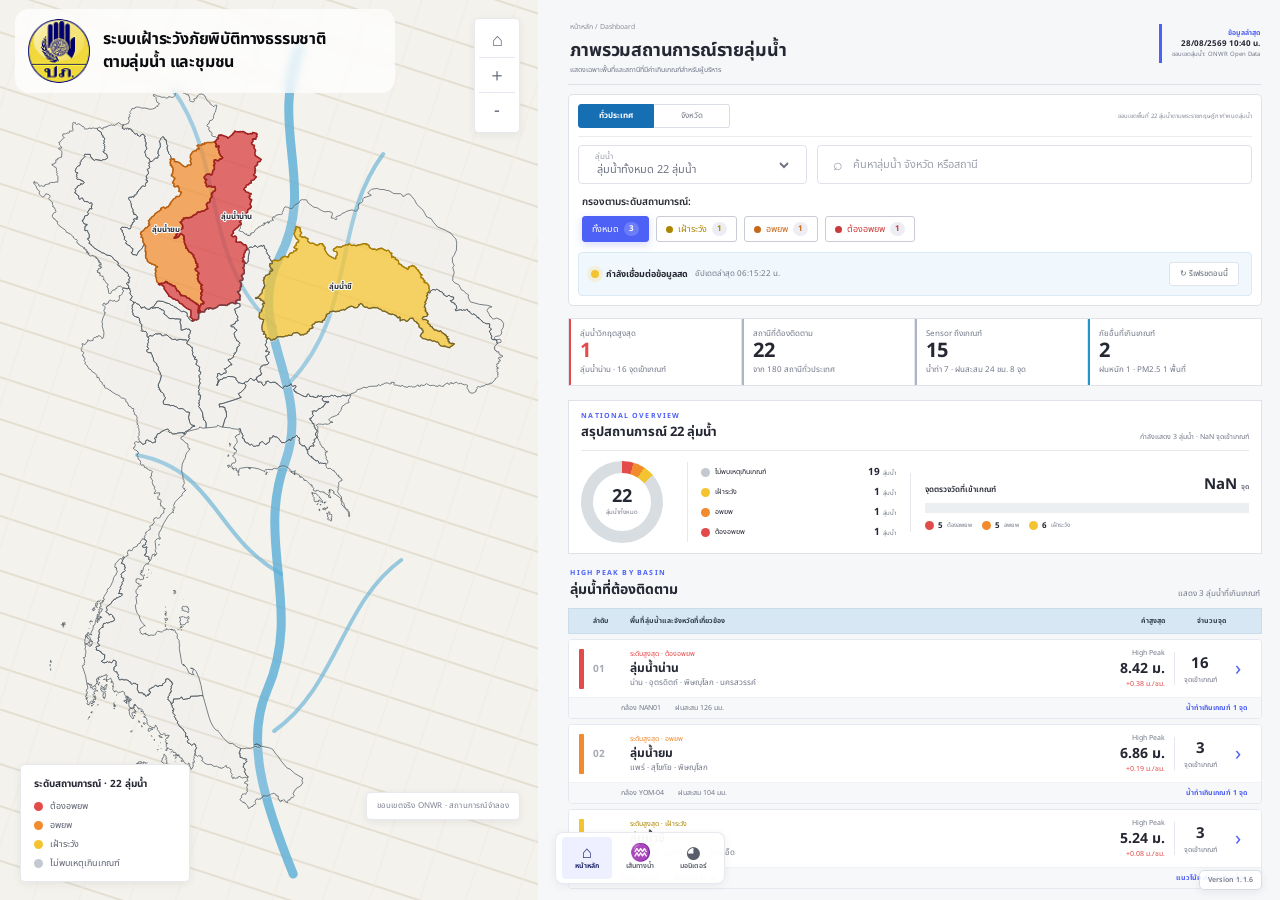
==== CCTV-Dashboard-Portable.html @ b806af12 "feat: add basin sensor layer controls" ====
<!doctype html>
<html lang="th">
<head>
  <meta charset="utf-8">
  <meta name="viewport" content="width=device-width,initial-scale=1">
  <meta name="description" content="Mockup แดชบอร์ดเฝ้าระวังภัยพิบัติแบบลุ่มน้ำสำหรับผู้บริหาร">
  <title>ภาพรวมสถานการณ์รายลุ่มน้ำ — DDPM CCTV Mockup</title>
  <style>
@import url('https://fonts.googleapis.com/css2?family=Noto+Sans+Thai:wght@400;500;600;700&display=swap');

:root{
  --primary:#4e61f6;
  --primary-soft:#eef0ff;
  --ink:#252733;
  --muted:#737889;
  --line:#e6e8ef;
  --panel:#f2f3f6;
  --surface:#fff;
  --yellow:#f4c430;
  --yellow-soft:#fff8da;
  --orange:#f28a2e;
  --orange-soft:#fff0e2;
  --red:#e34b4b;
  --red-soft:#ffebeb;
  --green:#32d89a;
  --green-soft:#e4fbf2;
  --shadow:0 10px 30px rgba(35,42,71,.08);
}

*{box-sizing:border-box}
html,body{margin:0;min-width:320px;min-height:100%;font-family:"Noto Sans Thai","Tahoma",sans-serif;color:var(--ink);background:#fff}
button,input,select{font:inherit}
button,a{outline-offset:3px}
.mockup-body{overflow:hidden}
.system-shell{height:100vh;display:grid;grid-template-columns:minmax(430px,43%) minmax(600px,57%);position:relative;background:#fff}
.map-pane{position:relative;min-width:0;overflow:hidden;background:#f1f0eb;border-right:12px solid #fff}
.content-pane{min-width:0;padding:18px 18px 86px;background:#fff;overflow:auto}
.surface{background:rgba(255,255,255,.94);border:1px solid rgba(229,231,238,.9);box-shadow:var(--shadow)}

/* Map and direct-file fallback */
.map-canvas,.map-fallback{position:absolute;inset:0;width:100%;height:100%}
.map-canvas{z-index:1;pointer-events:none;opacity:0;transition:opacity .2s ease}
.map-fallback{z-index:0;opacity:0;visibility:hidden;transition:opacity .25s ease,visibility 0s linear .25s;background:#f4f2ec}
.map-fallback svg{width:100%;height:100%;display:block}
.map-ready .map-canvas{pointer-events:auto;opacity:1}
.map-ready .map-fallback{opacity:0;visibility:hidden}
.map-failed .map-canvas{opacity:0}
.map-failed .map-fallback{opacity:1;visibility:visible;transition-delay:0s}
.map-loading-overlay{position:absolute;inset:0;z-index:4;display:grid;place-content:center;justify-items:center;gap:6px;background:linear-gradient(145deg,#f7f8fa 0%,#f1f4f7 55%,#f7f8fa 100%);color:#535968;text-align:center;transition:opacity .2s ease,visibility .2s ease}
.map-loading-overlay i{width:30px;height:30px;border:3px solid #d9deea;border-top-color:var(--primary);border-radius:50%;animation:map-loading-spin .8s linear infinite}
.map-loading-overlay b{margin-top:4px;font-size:11px;color:#303542}
.map-loading-overlay span{font-size:8px;color:#848a99}
.map-ready .map-loading-overlay,.map-failed .map-loading-overlay{opacity:0;visibility:hidden;pointer-events:none}
@keyframes map-loading-spin{to{transform:rotate(360deg)}}
@media (prefers-reduced-motion:reduce){.map-loading-overlay i{animation-duration:1.8s}}
.basin-station-table{min-width:760px}.basin-station-table td:nth-child(2) b,.basin-station-table td:nth-child(2) small{display:block}.basin-station-table td:nth-child(2) small{font-size:6px;color:var(--muted);margin-top:2px;line-height:1.45}.station-status{display:inline-flex;align-items:center;gap:5px;white-space:nowrap;font-size:7px;font-weight:600}.station-status:before{content:"";width:8px;height:8px;border-radius:50%;background:#bbb}.station-status.red{color:#b92f36}.station-status.red:before{background:var(--red)}.station-status.orange{color:#b85c12}.station-status.orange:before{background:var(--orange)}.station-status.yellow{color:#8e7000}.station-status.yellow:before{background:var(--yellow)}
.esri-ui-corner{display:none!important}
.river-line,.river-line.thin{fill:none;stroke:#5aaed6;stroke-width:9;stroke-linecap:round;opacity:.8}
.river-line.thin{stroke-width:4;opacity:.6}
.basin-shape{stroke:#fff;stroke-width:5;transition:.2s}
.severity-red{fill:rgba(227,75,75,.58)}.severity-orange{fill:rgba(242,138,46,.54)}.severity-yellow{fill:rgba(244,196,48,.55)}.severity-muted{fill:rgba(175,184,191,.25)}
.fallback-labels text{font-family:"Noto Sans Thai",sans-serif;font-size:15px;font-weight:700;fill:#424656;text-anchor:middle;paint-order:stroke;stroke:#fff;stroke-width:4px;stroke-linejoin:round}
.map-title-card{position:absolute;z-index:5;left:20px;top:18px;border-radius:13px;padding:10px 14px 10px 10px;display:flex;align-items:center;gap:10px}
.agency-mark{width:38px;height:38px;border-radius:50%;background:linear-gradient(145deg,#ffe472,#dca800);border:2px solid #283a68;color:#25345c;display:grid;place-items:center;font-size:10px;font-weight:800;box-shadow:inset 0 0 0 2px rgba(255,255,255,.55)}
.map-title-card b,.map-title-card small{display:block}.map-title-card b{font-size:13px}.map-title-card small{font-size:9px;color:var(--muted)}
.map-tools{position:absolute;z-index:5;right:18px;top:18px;padding:4px;border-radius:11px;display:grid}
.map-tools button{width:36px;height:35px;border:0;border-bottom:1px solid var(--line);background:transparent;color:#606576;font-size:18px;cursor:pointer}.map-tools button:last-child{border:0}.map-tools button:hover{background:var(--primary-soft);color:var(--primary)}
.map-tools button svg{width:18px;height:18px;fill:none;stroke:currentColor;stroke-width:1.6;stroke-linecap:round;stroke-linejoin:round;vertical-align:middle}.map-tools .sensor-layer-control-toggle[aria-expanded="true"]{background:var(--primary-soft);color:var(--primary)}
.sensor-layer-panel{position:absolute;z-index:6;right:62px;top:127px;width:250px;padding:8px 12px;border-radius:7px;background:rgba(255,255,255,.98)}.sensor-layer-panel[hidden]{display:none}.sensor-layer-panel header{display:flex;align-items:center;gap:8px;padding:2px 0 8px;border-bottom:1px solid var(--line);color:#3c4352}.sensor-layer-panel header svg{width:18px;height:18px;fill:none;stroke:var(--primary);stroke-width:1.6;stroke-linecap:round}.sensor-layer-panel header b{font-size:11px}.sensor-layer-option{width:100%;min-height:40px;display:grid;grid-template-columns:21px 1fr 34px;align-items:center;gap:8px;border:0;border-bottom:1px solid #eef0f4;background:transparent;padding:5px 0;color:#303643;text-align:left;font:inherit;cursor:pointer}.sensor-layer-option:last-child{border-bottom:0}.sensor-layer-option:hover{color:var(--primary)}.sensor-layer-option span{font-size:10px;font-weight:600}.sensor-layer-option img{width:15px;height:19px;object-fit:contain;justify-self:center}.sensor-layer-option .sensor-map-symbol{width:16px;height:16px;justify-self:center}.sensor-layer-option em{position:relative;width:32px;height:19px;border-radius:999px;background:#cdd2dc;transition:background .18s ease}.sensor-layer-option em:before{content:"";position:absolute;left:2px;top:2px;width:15px;height:15px;border-radius:50%;background:#fff;box-shadow:0 1px 3px rgba(33,39,54,.25);transition:transform .18s ease}.sensor-layer-option.is-on em{background:#5668eb}.sensor-layer-option.is-on em:before{transform:translateX(13px)}
body.sensor-flow-layer-hidden [data-sensor-layer="flow"],body.sensor-rain-layer-hidden [data-sensor-layer="rain"]{display:none!important}
.map-legend{position:absolute;z-index:5;left:20px;bottom:18px;border-radius:12px;padding:11px 13px;display:grid;gap:5px;min-width:170px}.map-legend>b{font-size:10px;margin-bottom:2px}.map-legend span{font-size:9px;color:#5d6272;display:flex;align-items:center;gap:7px}.dot{width:9px;height:9px;border-radius:50%;display:inline-block}.dot.red{background:var(--red)}.dot.orange{background:var(--orange)}.dot.yellow{background:var(--yellow)}.dot.gray{background:#c4c8d0}.dot.green{background:var(--green)}.dot.gray-dark{background:#8d929f}
.mock-label{position:absolute;z-index:5;right:18px;bottom:80px;border-radius:9px;padding:7px 10px;font-size:8px;color:#7d8290;letter-spacing:.2px}

/* Production-aligned controls */
.control-card{background:var(--panel);border-radius:10px;padding:11px;box-shadow:inset 0 0 0 1px #eff0f4;margin-bottom:12px}
.control-row{display:flex;gap:10px}.top-control-row{margin-bottom:10px}.select-control,.search-control{height:44px;background:rgba(255,255,255,.78);border:1px solid transparent;border-radius:24px;display:flex;align-items:center;min-width:0}
.select-control{position:relative;width:34%;padding:0 14px}.select-control>span{position:absolute;left:16px;top:5px;font-size:8px;color:#9b9eaa}.select-control select{width:100%;border:0;background:transparent;padding-top:9px;color:#707583;font-size:11px;outline:0;cursor:pointer}
.search-control{flex:1;padding:0 15px;gap:8px;color:#9a9eaa}.search-control input{width:100%;border:0;background:transparent;outline:0;font-size:11px;color:var(--ink)}.search-control input::placeholder{color:#9da1ac}
.filter-group{padding:0 4px}.filter-label{font-size:10px;font-weight:600;display:block;margin:6px 0}.filter-buttons{display:flex;gap:7px;flex-wrap:wrap}.filter-button{border:1px solid #c9ccd5;background:#fff;color:#666b78;border-radius:7px;padding:5px 9px;font-size:9px;cursor:pointer;display:flex;align-items:center;gap:5px}.filter-button i{width:7px;height:7px;border-radius:50%;background:currentColor}.filter-button b{font-size:8px;background:#eceef3;padding:1px 5px;border-radius:9px}.filter-button.yellow{color:#ad8500}.filter-button.orange{color:#c76819}.filter-button.red{color:#c73b3b}.filter-button.active{background:var(--primary);border-color:var(--primary);color:#fff;box-shadow:0 3px 8px rgba(78,97,246,.22)}.filter-button.active b{background:rgba(255,255,255,.18)}
.live-status{margin-top:10px;padding:9px 12px;border-radius:9px;background:linear-gradient(90deg,#eff9ff,#eef5ff);display:flex;align-items:center;justify-content:space-between}.live-status>div{display:flex;align-items:center;gap:7px}.live-status b{font-size:9px}.live-status small{font-size:8px;color:#6f7887}.pulse-dot{display:inline-block;width:8px;height:8px;border-radius:50%;background:var(--yellow);box-shadow:0 0 0 4px rgba(244,196,48,.16);flex:none}.live-status button{border:0;background:#fff;border-radius:17px;padding:5px 10px;font-size:8px;color:#646978;cursor:pointer}

.summary-grid{display:grid;grid-template-columns:repeat(3,1fr);gap:9px;margin:12px 0 16px}.summary-card{border:1px solid var(--line);border-radius:10px;padding:11px 12px;background:#fff;position:relative;overflow:hidden}.summary-card:before{content:"";position:absolute;left:0;top:0;bottom:0;width:3px;background:#aeb4c6}.summary-card.critical-summary:before{background:var(--red)}.summary-card span,.summary-card small{display:block;color:var(--muted);font-size:8px}.summary-card strong{font-size:22px;line-height:1.15}.summary-card.critical-summary strong{color:var(--red)}.summary-card strong em{font-size:10px;font-style:normal;font-weight:600}
.section-heading{display:flex;align-items:flex-end;justify-content:space-between;margin:5px 2px 8px}.section-heading p,.monitor-header p,.ranking-card p{margin:0;color:var(--primary);font-size:7px;font-weight:700;letter-spacing:1.2px}.section-heading h1,.section-heading h2{margin:1px 0 0;font-size:15px}.section-heading span{font-size:8px;color:var(--muted)}.section-heading.compact{align-items:center;margin:0 0 9px}.section-heading.compact h2{font-size:13px}

/* High Peak list */
.basin-list{display:grid;gap:7px}.basin-card{border:1px solid var(--line);border-radius:10px;background:#fff;overflow:hidden;transition:.18s}.basin-card:hover{border-color:#cbd0f8;box-shadow:0 8px 20px rgba(48,57,98,.07);transform:translateY(-1px)}.basin-card[hidden]{display:none}.basin-main{width:100%;border:0;background:#fff;display:grid;grid-template-columns:5px 28px minmax(170px,1fr) 82px 52px 16px;align-items:center;gap:9px;padding:9px 10px;cursor:pointer;text-align:left;color:inherit}.severity-bar{height:40px;border-radius:5px}.severity-bar.red{background:var(--red)}.severity-bar.orange{background:var(--orange)}.severity-bar.yellow{background:var(--yellow)}.basin-rank{font-size:10px;color:#a5a9b3;font-weight:700}.basin-copy small,.basin-copy b,.basin-copy em,.peak-value small,.peak-value b,.peak-value em,.basin-count b,.basin-count small{display:block}.basin-copy small{font-size:7px;color:var(--red)}.basin-card[data-severity="orange"] .basin-copy small{color:var(--orange)}.basin-card[data-severity="yellow"] .basin-copy small{color:#ad8500}.basin-copy b{font-size:12px}.basin-copy em{font-size:8px;color:var(--muted);font-style:normal}.peak-value{text-align:right}.peak-value small{font-size:7px;color:var(--muted)}.peak-value b{font-size:14px}.peak-value em{font-size:7px;color:var(--red);font-style:normal}.basin-count{text-align:center;border-left:1px solid var(--line)}.basin-count b{font-size:15px}.basin-count small{font-size:7px;color:var(--muted)}.open-icon{color:var(--primary);font-size:20px;font-style:normal}.basin-meta{border-top:1px solid #f0f1f4;background:#fafbfc;padding:5px 14px 5px 52px;display:flex;gap:14px}.basin-meta span,.basin-meta strong{font-size:7px}.basin-meta span{color:var(--muted)}.basin-meta strong{margin-left:auto;color:var(--primary)}
.hazard-section{margin-top:13px;padding-top:11px;border-top:1px solid var(--line)}.hazard-grid{display:grid;grid-template-columns:1fr 1fr;gap:8px}.hazard-grid article{border:1px solid var(--line);border-radius:9px;padding:8px 10px;display:flex;align-items:center;gap:8px}.hazard-grid span{min-width:0}.hazard-grid b,.hazard-grid small{display:block}.hazard-grid b{font-size:9px}.hazard-grid small{font-size:7px;color:var(--muted)}.hazard-grid>article>strong{font-size:7px;margin-left:auto;white-space:nowrap}.hazard-icon{width:30px;height:30px;border-radius:8px;display:grid;place-items:center;font-style:normal;font-weight:700;font-size:11px}.hazard-icon.rain{background:#e8f5ff;color:#338ed0;font-size:16px}.hazard-icon.air{background:#fff0e8;color:#c15c25}.red-text{color:var(--red)!important}.orange-text{color:var(--orange)!important}.green-text{color:#159a6b!important}

/* Footer navigation mirrors the live system */
.footer-navigation{position:fixed;z-index:30;left:50%;bottom:16px;transform:translateX(-50%);display:flex;gap:3px;padding:5px 7px;border-radius:14px}.footer-navigation a{min-width:50px;height:42px;padding:3px 8px;border-radius:9px;text-decoration:none;color:#595d69;display:grid;place-items:center;align-content:center;transition:.15s}.footer-navigation a:hover,.footer-navigation a.active{color:#252d70;background:var(--primary-soft)}.footer-navigation span{font-size:17px;line-height:1}.footer-navigation b{font-size:7px;font-weight:600;line-height:1.2}.footer-navigation a.active b{font-weight:700}
.version-baseline{position:fixed;z-index:29;right:18px;bottom:10px;padding:4px 8px;border:1px solid #d8dce5;border-radius:5px;background:rgba(255,255,255,.92);color:#757b89;font-size:7px;font-weight:600;letter-spacing:.15px;box-shadow:0 2px 8px rgba(36,43,65,.08);pointer-events:none}

/* Basin detail */
.detail-basin-area{fill:rgba(83,174,210,.11);stroke:#52a9cd;stroke-width:3;stroke-dasharray:8 5}.water-route,.water-branch{fill:none;stroke:#278fc3;stroke-width:8;stroke-linecap:round}.water-branch{stroke-width:4;opacity:.65}.route-stations text{font-family:"Noto Sans Thai",sans-serif;font-size:13px;font-weight:700;fill:#3c4252;paint-order:stroke;stroke:#fff;stroke-width:4px}.station{stroke:#fff;stroke-width:5}.station.red{fill:var(--red)}.station.orange{fill:var(--orange)}.station.yellow{fill:var(--yellow)}
.back-link{width:30px;height:30px;border-radius:8px;background:var(--primary-soft);display:grid;place-items:center;text-decoration:none;color:var(--primary);font-size:24px}.route-legend{min-width:205px;max-width:235px;transition:.18s ease}.legend-toggle{width:100%;display:flex;align-items:center;justify-content:space-between;gap:12px;border:0;background:transparent;padding:0;color:#303542;cursor:pointer}.legend-toggle b{font-size:10px}.legend-toggle>span{width:20px;height:20px;border-radius:5px;background:#f0f2f6;color:#394052!important;display:grid!important;place-items:center;font-size:15px!important;line-height:1}.route-legend #basinLegendItems{display:grid;gap:5px;margin-top:6px}.route-legend.collapsed{min-width:176px}.route-legend.collapsed #basinLegendItems{display:none}.route-legend span{display:flex;align-items:center;gap:6px;line-height:1.25}.station-symbol{width:10px;height:10px;border-radius:50%;border:2px solid #fff;box-shadow:0 0 0 1px currentColor}.station-symbol.red{background:var(--red);color:var(--red)}.station-symbol.orange{background:var(--orange);color:var(--orange)}.station-symbol.yellow{background:var(--yellow);color:var(--yellow)}.sensor-map-symbol{width:13px;height:13px;display:inline-block;vertical-align:-2px;background:currentColor;border:1px solid #5d6672;flex:0 0 auto}.sensor-map-symbol.flow{clip-path:polygon(50% 0,100% 100%,0 100%)}.sensor-map-symbol.red{color:#ff0000}.sensor-map-symbol.orange{color:#E86011}.sensor-map-symbol.yellow{color:#F4D439}.sensor-map-symbol.blue{color:#56a9e8}.sensor-rain-legend-icon{width:14px;height:18px;object-fit:contain;flex:0 0 auto}
.basin-content{padding-top:15px}.basin-header{border-bottom:1px solid var(--line);padding:0 4px 12px}.breadcrumb{display:flex;gap:7px;align-items:center;font-size:8px;color:var(--muted);margin-bottom:6px}.breadcrumb a{color:var(--primary);text-decoration:none}.basin-title-row{display:flex;justify-content:space-between;align-items:center;gap:12px}.basin-title-row p{font-size:8px;color:var(--muted);margin:0}.basin-title-row h1{font-size:22px;margin:0}.province-line{font-size:8px;color:var(--muted)}.status-badge{display:inline-flex;align-items:center;justify-content:center;border-radius:15px;padding:4px 8px;font-size:7px;white-space:nowrap}.status-badge.red{background:var(--red-soft);color:#c33232}.status-badge.orange{background:var(--orange-soft);color:#c56213}.status-badge.yellow{background:var(--yellow-soft);color:#987500}.status-badge.normal{background:var(--green-soft);color:#108258}.basin-status-set{display:flex;justify-content:flex-end;gap:5px;flex-wrap:wrap;max-width:260px}.basin-status-set .status-badge{font-size:8px;padding:5px 10px}.province-chips{display:flex;gap:6px;margin-top:10px;flex-wrap:wrap}.province-chips button{border:1px solid var(--line);background:#fff;color:#6d7180;border-radius:15px;padding:4px 9px;font-size:7px;cursor:pointer}.province-chips button.active{color:#fff;background:var(--primary);border-color:var(--primary)}.criteria-filter{display:flex;align-items:center;gap:5px;margin-top:8px;flex-wrap:wrap}.criteria-filter>span{font-size:7px;color:var(--muted);margin-right:3px}.criteria-filter button{display:inline-flex;align-items:center;gap:5px;border:1px solid var(--line);background:#fff;color:#656b7a;border-radius:6px;padding:5px 8px;font-size:7px;cursor:pointer}.criteria-filter button.active{border-color:var(--primary);box-shadow:0 0 0 1px var(--primary);color:#252d70;background:#f6f7ff;font-weight:700}.filter-dot{width:7px;height:7px;border-radius:50%}.filter-dot.red{background:#ff0000}.filter-dot.orange{background:#E86011}.filter-dot.yellow{background:#F4D439}
.detail-summary-grid{display:grid;grid-template-columns:repeat(4,1fr);gap:8px;margin:11px 0}.detail-summary-grid article{border:1px solid var(--line);border-radius:9px;padding:9px 10px}.detail-summary-grid span,.detail-summary-grid small{display:block;font-size:7px;color:var(--muted)}.detail-summary-grid b{font-size:14px}
.travel-card,.station-section{border:1px solid var(--line);border-radius:11px;padding:11px;margin-top:9px;background:#fff}.data-note{background:#f5f6f9;padding:4px 8px;border-radius:12px}.travel-overview{height:30px;border-radius:7px;background:linear-gradient(90deg,var(--red-soft),#fff5e8,var(--yellow-soft));display:flex;align-items:center;justify-content:space-between;padding:0 10px;margin-bottom:9px}.travel-overview span{font-size:7px;color:var(--muted)}.travel-overview b{font-size:9px}.travel-timeline{list-style:none;padding:0;margin:0}.travel-timeline li{display:grid;grid-template-columns:55px 1fr 70px;align-items:center;gap:10px;position:relative;padding:7px 0}.travel-timeline li+li:before{content:"";position:absolute;width:2px;height:17px;background:#d9dce5;left:27px;top:-9px}.time-node{height:28px;border-radius:15px;border:1px solid var(--line);display:grid;place-items:center;font-size:7px;background:#fff}.travel-timeline li.red .time-node{background:var(--red);border-color:var(--red);color:#fff}.travel-timeline li.orange .time-node{border-color:var(--orange);color:#b85c12}.travel-timeline li.yellow .time-node{border-color:var(--yellow);color:#8e7000}.travel-timeline small,.travel-timeline b,.travel-timeline em{display:block}.travel-timeline small,.travel-timeline em{font-size:7px;color:var(--muted);font-style:normal}.travel-timeline b{font-size:9px}.travel-timeline>li>strong{font-size:7px;text-align:right}.travel-timeline li.red>strong{color:var(--red)}.travel-timeline li.orange>strong{color:var(--orange)}.travel-timeline li.yellow>strong{color:#9a7900}
.station-list{display:grid;gap:6px}.station-row{width:100%;display:grid;grid-template-columns:52px minmax(180px,1fr) 70px 72px 12px;align-items:center;gap:9px;border:1px solid #eceef2;background:#fff;border-radius:8px;padding:6px;text-align:left;color:inherit;cursor:pointer}.station-row:hover{background:#fafbff;border-color:#d7daf8}.camera-thumb{width:52px;height:36px;border-radius:6px;background:linear-gradient(150deg,#536d72,#9db9b2 55%,#5b8998);position:relative;overflow:hidden}.camera-thumb.second{background:linear-gradient(150deg,#756d58,#a8b58e 55%,#64878f)}.camera-thumb.third{background:linear-gradient(150deg,#59646b,#9bb0b7 55%,#6d8a90)}.camera-thumb:after{content:"";position:absolute;left:-5px;right:-5px;bottom:4px;height:9px;background:rgba(68,160,186,.7);transform:rotate(-4deg)}.camera-thumb i{position:absolute;z-index:2;left:4px;top:4px;color:#ff4b4b;font-size:6px}.camera-thumb b{position:absolute;z-index:2;left:12px;top:3px;font-size:5px;color:#fff}.station-row>span:nth-child(2) small,.station-row>span:nth-child(2) b,.station-row>span:nth-child(2) em,.water-reading b,.water-reading small{display:block}.station-row>span:nth-child(2) small,.station-row>span:nth-child(2) em,.water-reading small{font-size:6px;color:var(--muted);font-style:normal}.station-row>span:nth-child(2) b{font-size:8px}.water-reading{text-align:right}.water-reading b{font-size:11px}
.station-table-note{margin:-3px 0 9px;font-size:8px;color:var(--muted)}.basin-station-table-wrap{max-height:calc(100vh - 355px);min-height:190px}.basin-station-table{min-width:980px}.basin-station-table tbody tr{cursor:pointer}.basin-station-table tbody tr:focus{outline:2px solid rgba(59,76,193,.34);outline-offset:-2px}.basin-station-table td:nth-child(3) b,.basin-station-table td:nth-child(3) small{display:block}.basin-station-table td:nth-child(3) small{font-size:6px;color:var(--muted);margin-top:2px;line-height:1.45}.basin-water-value,.bank-value{display:inline-flex;justify-content:center;min-width:68px;border-radius:5px;padding:4px 7px;font-size:7px;font-weight:700}.basin-water-value.red{background:var(--red-soft);color:#c33232}.basin-water-value.orange{background:var(--orange-soft);color:#b85c12}.basin-water-value.yellow{background:var(--yellow-soft);color:#8e7000}.bank-value{background:#fff5d7;border:1px solid #f4c23e;color:#705408}.difference-value{font-size:8px}.difference-value.red,.trend-value.red{color:var(--red)}.difference-value.orange,.trend-value.orange{color:#c56213}.difference-value.yellow,.trend-value.yellow{color:#987500}.trend-value{font-size:7px;font-weight:700}.station-tools{display:flex;gap:4px}.station-tool{width:24px;height:24px;border:1px solid #dfe2e8;border-radius:6px;background:#f6f7f9;color:#424854;display:grid;place-items:center;cursor:pointer;font-size:12px}.station-tool:hover,.station-tool:focus{background:var(--primary-soft);border-color:#bfc6fb;color:var(--primary);outline:none}.empty-state{grid-column:1/-1;border:1px dashed #d9dce5;border-radius:8px;padding:18px;text-align:center;color:var(--muted);font-size:8px;background:#fafbfc}
.sensor-section{border:1px solid var(--line);border-radius:11px;padding:11px;margin-top:9px;background:#fff}.sensor-section-note{margin:-3px 0 9px;font-size:8px;color:var(--muted)}.sensor-alert-grid{display:grid;grid-template-columns:1fr 1fr;gap:8px}.sensor-alert-card{display:grid;grid-template-columns:32px 1fr auto;align-items:center;gap:8px;border:1px solid #e8eaef;border-left:4px solid var(--orange);border-radius:8px;padding:8px;background:#fcfcfd}.sensor-alert-card.red{border-left-color:#ff0000}.sensor-alert-card.orange{border-left-color:#E86011}.sensor-alert-card.yellow{border-left-color:#F4D439}.sensor-alert-icon{width:28px;height:28px;background:currentColor;border:2px solid #5d6672;display:block}.sensor-alert-icon.flow{clip-path:polygon(50% 0,100% 100%,0 100%)}.sensor-alert-icon.red{color:#ff0000}.sensor-alert-icon.orange{color:#E86011}.sensor-alert-icon.yellow{color:#F4D439}.sensor-alert-rain-icon{width:25px;height:30px;object-fit:contain;justify-self:center}.sensor-alert-copy small,.sensor-alert-copy b,.sensor-alert-copy em{display:block}.sensor-alert-copy small{font-size:6px;color:var(--muted)}.sensor-alert-copy b{font-size:8px}.sensor-alert-copy em{font-size:7px;color:#8a6a14;font-style:normal}.sensor-alert-reading{text-align:right}.sensor-alert-reading b{display:block;font-size:14px;line-height:1}.sensor-alert-reading small{font-size:6px;color:var(--muted)}

/* Camera drawer */
.camera-drawer{position:fixed;z-index:80;left:50%;top:50%;width:min(760px,92vw);max-height:88vh;background:#fff;border-radius:14px;box-shadow:0 24px 70px rgba(31,37,58,.28);padding:18px;transform:translate(-50%,-44%) scale(.96);opacity:0;pointer-events:none;transition:.22s ease;overflow:auto}.camera-drawer.open{transform:translate(-50%,-50%) scale(1);opacity:1;pointer-events:auto}.drawer-backdrop{position:fixed;z-index:70;inset:0;background:rgba(28,32,48,.38);opacity:0;pointer-events:none;transition:.2s}.drawer-backdrop.open{opacity:1;pointer-events:auto}.drawer-head{display:flex;align-items:flex-start;justify-content:space-between;margin-bottom:12px}.drawer-head small{font-size:8px;color:var(--muted)}.drawer-head h2{margin:1px 0 0;font-size:18px}.drawer-head p{margin:2px 0 0;font-size:8px;color:var(--muted)}.drawer-head button{width:30px;height:30px;border:1px solid #ff5656;border-radius:8px;background:#fff;color:#e84343;font-size:19px;cursor:pointer}.drawer-camera-tabs{display:grid;grid-template-columns:1fr 1fr;gap:4px;padding:4px;background:#f1f2f4;border-radius:8px;margin-bottom:9px}.drawer-camera-tabs button{height:28px;border:0;border-radius:6px;background:transparent;color:#777c8b;font-size:8px;cursor:pointer}.drawer-camera-tabs button.active{background:#fff;color:#303441;font-weight:700;box-shadow:0 1px 3px rgba(25,35,56,.08)}.video-mock{height:280px;border-radius:9px;overflow:hidden;position:relative;background:linear-gradient(#a9c8d0 0 42%,#86a56f 43% 60%,#508ea1 61%);color:#fff}.video-mock:after{content:"";position:absolute;inset:auto -30px 42px;height:18px;background:#b9ad91;transform:rotate(-2deg);box-shadow:0 -4px 0 #706954}.live-chip{position:absolute;z-index:2;right:10px;top:10px;background:rgba(26,31,37,.7);padding:4px 7px;border-radius:12px;font-size:7px}.live-chip i{display:inline-block;width:6px;height:6px;border-radius:50%;background:#20cf79;margin-right:4px}.video-mock>strong,.video-mock>time{position:absolute;z-index:2;bottom:10px;font-size:7px}.video-mock>strong{left:10px}.video-mock>time{right:10px}.river-scene i{position:absolute;width:60px;height:22px;background:#526c4b;border-radius:60% 50% 20% 20%;top:74px}.river-scene i:nth-child(1){left:18px}.river-scene i:nth-child(2){left:122px;top:61px}.river-scene i:nth-child(3){right:30px;top:82px}.drawer-stats{display:grid;grid-template-columns:1fr 1fr;margin:11px 0;border:1px solid var(--line);border-radius:10px;overflow:hidden}.drawer-stats div{padding:9px;border-right:1px solid var(--line);border-bottom:1px solid var(--line)}.drawer-stats div:nth-child(even){border-right:0}.drawer-stats div:nth-child(n+3){border-bottom:0}.drawer-stats dt{font-size:7px;color:var(--muted)}.drawer-stats dd{margin:1px 0 0;font-size:11px;font-weight:700}.mini-chart{border:1px solid var(--line);border-radius:10px;padding:10px}.chart-head{display:flex;justify-content:space-between;font-size:8px}.chart-head span{color:var(--muted)}.mini-chart svg{width:100%;height:92px}.chart-area{fill:rgba(78,97,246,.12)}.chart-line{fill:none;stroke:var(--primary);stroke-width:3}.drawer-analysis{margin-top:9px;border:1px solid #f0c6c6;border-left:4px solid var(--red);border-radius:8px;padding:9px 10px;background:#fff9f9}.drawer-analysis small,.drawer-analysis b{display:block}.drawer-analysis small{font-size:7px;color:var(--muted)}.drawer-analysis b{font-size:10px;margin-top:2px}.drawer-analysis p{font-size:8px;color:#5f6471;margin:5px 0 0;line-height:1.55}.drawer-note{font-size:7px;color:var(--muted);background:#f5f6f8;border-radius:7px;padding:8px}.yellow-text{color:#987500!important}

/* CCTV station popup — matched to the production reference */
.camera-drawer{width:min(832px,96vw);max-height:96vh;border-radius:7px;padding:13px 10px 14px;box-shadow:0 18px 60px rgba(24,31,43,.28);color:#303238;background:#fff}
.station-popup-head{height:48px;display:flex;align-items:flex-start;justify-content:space-between;padding:1px 3px 8px}
.station-popup-brand{display:flex;align-items:center;gap:10px}.station-popup-brand>i{width:38px;height:38px;border:2px solid #b9c1cb;border-radius:50%;display:grid;place-items:center;background:#fff;color:#8ca4a9;font-style:normal;font-size:20px}.station-popup-brand span,.station-popup-brand b,.station-popup-brand small{display:block}.station-popup-brand b{font-size:17px;line-height:1.15}.station-popup-brand small{font-size:11px;color:#8a8d94;margin-top:3px}
.station-popup-head>button{width:40px;height:40px;border:2px solid #ff5050;border-radius:8px;background:#fff;color:#ff4040;font-size:22px;line-height:1;cursor:pointer}
.station-neighbours{display:grid;grid-template-columns:1fr 1fr 1fr;min-height:80px;border:1px solid #d4d6da;border-radius:6px;margin:6px 3px 15px;overflow:visible;background:#fff}.station-neighbours>div{min-width:0;padding:13px 13px 9px;display:flex;flex-direction:column;justify-content:flex-start}.station-neighbours>div.current{border:1.5px solid #4e65ff;border-radius:6px;margin:-1px 3px;background:#fff;text-align:center}.station-neighbours b{font-size:13px;border-bottom:1px solid #cfd1d5;padding-bottom:4px;white-space:nowrap}.station-neighbours .current>b{color:#5368f4}.station-neighbours span{display:flex;align-items:center;gap:7px;font-size:11px;color:#757982;margin-top:7px;white-space:nowrap;overflow:hidden;text-overflow:ellipsis}.station-neighbours span i{width:12px;height:12px;border-radius:50%;background:#556bed;flex:0 0 auto}.station-neighbours strong{font-size:11px;color:#5368f4;font-weight:500;overflow:hidden;text-overflow:ellipsis}
.camera-drawer .drawer-camera-tabs{height:36px;display:grid;grid-template-columns:31px 1fr 1fr;gap:4px;align-items:center;padding:4px 5px;margin:0 10px 9px;background:#f1f1f2;border-radius:8px}.camera-drawer .drawer-camera-tabs>span{font-size:16px;color:#30343b}.camera-drawer .drawer-camera-tabs button{height:28px;font-size:12px}.camera-drawer .drawer-camera-tabs button.active{box-shadow:0 1px 4px rgba(25,35,56,.08);color:#303238}
.cctv-camera-frame{position:relative;margin:0 14px;aspect-ratio:790/447;overflow:hidden;background:#d8dde0}.cctv-camera-crop{position:absolute;inset:0;overflow:hidden}.cctv-camera-crop img{position:absolute;width:105.2%;height:auto;max-width:none;left:-3.55%;top:-47.2%}.cctv-camera-crop img[data-crop="nan07"]{left:-3.05%;top:-47.2%}.cctv-camera-crop img[data-crop="nan10"]{left:-3.05%;top:-46.6%}.cctv-camera-frame>.live-chip,.cctv-camera-frame>figcaption{display:none}
.station-identity{display:flex;align-items:flex-start;justify-content:space-between;gap:12px;padding:13px 10px 8px}.station-identity h3{font-size:16px;line-height:1.25;margin:0;font-weight:700}.station-identity p{font-size:11px;color:#a5a6aa;margin:3px 0 0 22px}.station-identity>button{border:0;border-radius:7px;background:#2edc9b;color:#073a29;padding:7px 12px;font-size:12px;white-space:nowrap;cursor:pointer}
.station-warning{width:max-content;max-width:100%;margin:0 10px 7px auto;padding:5px 9px;border-radius:7px;background:#fff6d8;color:#ba7800;font-size:11px}
.station-water-cards{display:grid;grid-template-columns:1fr 1fr;gap:15px;margin:5px 10px 9px}.station-water-cards>div{min-height:82px;border-radius:7px;background:#2edc9b;display:grid;place-items:center;align-content:center;padding:8px;color:#092e24;box-shadow:0 4px 9px rgba(24,157,110,.16)}.station-water-cards dt{font-size:13px;font-weight:600}.station-water-cards dd{font-size:20px;font-weight:800;margin:1px 0;line-height:1.15}.station-water-cards small{font-size:12px;color:#032c21;font-weight:600}
.station-detail-title{font-size:13px;margin:7px 10px 8px}.station-detail-grid{display:grid;grid-template-columns:repeat(4,1fr);gap:8px;margin:0 10px 7px}.station-detail-grid>div{min-height:64px;border:1px solid #d1d3d8;border-radius:7px;padding:10px 11px;display:flex;flex-direction:column;justify-content:center}.station-detail-grid dt{font-size:13px;font-weight:600;white-space:nowrap}.station-detail-grid dd{font-size:11px;color:#777a82;margin:3px 0 0;white-space:nowrap;overflow:hidden;text-overflow:ellipsis}.station-more-button{display:block;width:calc(100% - 20px);height:31px;margin:0 10px;border:1.5px solid #4d64ff;border-radius:6px;background:#fff;color:#5066ee;font-size:12px;cursor:pointer}
.camera-drawer .mini-chart,.camera-drawer .drawer-analysis{margin:10px}.camera-drawer .mini-chart:not([hidden]),.camera-drawer .drawer-analysis:not([hidden]){display:block}.camera-drawer [hidden]{display:none!important}
@media (max-width:700px){.camera-drawer{width:96vw;padding:10px 6px}.station-neighbours{grid-template-columns:1fr}.station-neighbours>div:not(.current){display:none}.station-neighbours>div.current{margin:-1px}.station-popup-brand b{font-size:15px}.station-popup-brand small{font-size:9px}.station-identity{display:block}.station-identity>button{margin-top:8px}.station-water-cards{gap:7px}.station-detail-grid{grid-template-columns:1fr 1fr}.station-detail-grid dt{font-size:11px}.cctv-camera-frame{margin:0 8px}}

/* Technical monitor */
.monitor-header{display:flex;align-items:center;justify-content:space-between;margin-bottom:10px}.monitor-header h1{font-size:19px;margin:1px 0}.monitor-header span{display:block;font-size:8px;color:var(--muted)}.export-button{border:0;background:var(--primary);color:#fff;border-radius:8px;padding:8px 12px;font-size:8px;cursor:pointer}.monitor-tabs{display:flex;gap:4px;border-bottom:1px solid var(--line);margin-bottom:10px}.monitor-tabs button{border:0;background:transparent;padding:7px 11px;color:#777c8b;font-size:8px;cursor:pointer;border-bottom:2px solid transparent}.monitor-tabs button b{font-size:7px;background:#eceef3;border-radius:9px;padding:1px 5px}.monitor-tabs button.active{color:var(--primary);border-bottom-color:var(--primary);font-weight:700}.monitor-panel{display:none}.monitor-panel.active{display:block}.monitor-filters{display:grid;grid-template-columns:minmax(180px,1.3fr) .65fr .65fr auto;gap:7px;background:var(--panel);padding:9px;border-radius:9px}.monitor-filters .search-control{height:35px;border-radius:7px;background:#fff;border-color:var(--line)}.monitor-filters select,.monitor-filters>button{height:35px;border:1px solid var(--line);border-radius:7px;background:#fff;color:#686d7b;padding:0 9px;font-size:8px}.monitor-filters>button{cursor:pointer}.monitor-live{padding:7px 10px;background:#eff9ff;border-radius:7px;margin:7px 0;display:flex;align-items:center;gap:7px}.monitor-live b,.monitor-live small{font-size:7px}.monitor-live small{color:var(--muted)}
.table-wrap{border:1px solid var(--line);border-radius:8px;overflow:auto;max-height:calc(100vh - 268px)}.data-table{width:100%;border-collapse:collapse;font-size:7px;min-width:730px}.data-table th{position:sticky;top:0;z-index:2;background:#cbd0fb;color:#2f3341;text-align:left;padding:8px;font-size:7px}.data-table td{padding:8px;border-bottom:1px solid #eef0f3;white-space:nowrap}.data-table tr:hover td{background:#fafbff}.data-table tr[hidden]{display:none}.device-dot{display:block;width:9px;height:9px;border-radius:50%}.device-dot.online{background:var(--green);box-shadow:0 0 0 3px rgba(50,216,154,.15)}.device-dot.delay{background:var(--orange);box-shadow:0 0 0 3px rgba(242,138,46,.14)}.device-dot.offline{background:#8d929f}.status-pill{border-radius:12px;padding:3px 7px;font-size:6px}.status-pill.online{background:var(--green-soft);color:#118258}.status-pill.delay{background:var(--orange-soft);color:#b65b13}.status-pill.offline{background:#eceef2;color:#6d7280}.row-action{border:0;background:#f0f1f4;border-radius:5px;color:#696e7b;cursor:pointer}.table-footer{display:flex;align-items:center;justify-content:space-between;padding:8px 2px}.table-footer span{font-size:7px;color:var(--muted)}.table-footer button{width:25px;height:25px;border:0;background:transparent;color:var(--primary);border-radius:50%;font-size:8px}.table-footer button.active{background:var(--primary);color:#fff}
.history-layout{display:grid;grid-template-columns:1.7fr .65fr;gap:10px}.history-chart-card,.ranking-card{border:1px solid var(--line);border-radius:10px;padding:11px}.chart-toolbar{display:flex;align-items:center;justify-content:space-between}.chart-toolbar small,.chart-toolbar b{display:block}.chart-toolbar small{font-size:7px;color:var(--muted)}.chart-toolbar b{font-size:10px}.chart-toolbar button{border:0;background:#f1f2f5;font-size:7px;padding:4px 7px}.chart-toolbar button.active{background:var(--primary);color:#fff}.history-chart{height:270px;position:relative;margin-top:8px}.history-chart svg{width:100%;height:235px}.grid-lines path{stroke:#eceef2;stroke-width:1}.history-area{fill:url(#historyArea)}.history-line{fill:none;stroke:var(--primary);stroke-width:3}.threshold-line{position:absolute;right:0;top:36px;font-size:6px;color:var(--red);border-top:1px dashed var(--red);width:100%;padding-top:2px;text-align:right}.chart-axis{display:flex;justify-content:space-between;font-size:6px;color:var(--muted)}.ranking-card h2{font-size:12px;margin:1px 0 8px}.ranking-card ol{list-style:none;padding:0;margin:0}.ranking-card li{display:grid;grid-template-columns:22px 1fr auto;align-items:center;gap:7px;padding:8px 0;border-bottom:1px solid var(--line)}.ranking-card li>span{width:20px;height:20px;border-radius:50%;display:grid;place-items:center;background:#f0f1f4;font-size:7px}.ranking-card li b,.ranking-card li small{display:block}.ranking-card li b{font-size:8px}.ranking-card li small{font-size:6px;color:var(--muted)}.ranking-card li strong{font-size:9px}
.monitor-points circle{stroke:#fff;stroke-width:4}.monitor-points .online{fill:var(--green)}.monitor-points .warning{fill:var(--orange)}.monitor-points .offline{fill:#8d929f}

/* Responsive */
@media (min-width:1500px){.system-shell{grid-template-columns:44% 56%}.content-pane{padding-left:22px;padding-right:22px}.basin-main{grid-template-columns:5px 32px minmax(230px,1fr) 100px 58px 20px}.data-table{font-size:8px}.data-table th{font-size:8px}}
@media (max-width:1050px){.system-shell{grid-template-columns:40% 60%}.map-pane{border-right-width:8px}.basin-main{grid-template-columns:5px 24px minmax(140px,1fr) 70px 43px 12px;gap:6px}.basin-meta{padding-left:44px}.detail-summary-grid{grid-template-columns:1fr 1fr}.station-row{grid-template-columns:45px 1fr 60px 64px 10px}.camera-thumb{width:45px}.history-layout{grid-template-columns:1fr}.ranking-card{display:none}}
@media (max-width:820px){.mockup-body{overflow:auto}.system-shell{height:auto;min-height:100vh;display:block}.map-pane{height:52vh;min-height:390px;border-right:0;border-bottom:8px solid #fff}.content-pane{overflow:visible;padding-bottom:86px}.summary-grid{grid-template-columns:repeat(3,1fr)}.monitor-filters{grid-template-columns:1fr 1fr}.monitor-filters .search-control{grid-column:1/-1}.table-wrap{max-height:none}.footer-navigation{position:fixed}.mock-label{bottom:18px}.map-legend{bottom:18px}.version-baseline{right:10px;bottom:68px}}
@media (max-width:580px){.map-pane{height:47vh;min-height:330px}.map-title-card{left:10px;top:10px}.map-tools{right:10px;top:10px}.sensor-layer-panel{right:54px;top:119px;width:min(240px,calc(100% - 68px))}.map-legend{display:none}.content-pane{padding:10px 10px 78px}.control-row{display:grid}.select-control{width:100%}.summary-grid{grid-template-columns:1fr}.summary-card{display:grid;grid-template-columns:1fr auto;align-items:center}.summary-card small{grid-column:1/-1}.basin-main{grid-template-columns:5px 22px 1fr 18px}.peak-value,.basin-count{display:none}.basin-meta{padding-left:43px;flex-wrap:wrap}.basin-meta strong{width:100%;margin:0}.hazard-grid,.sensor-alert-grid{grid-template-columns:1fr}.detail-summary-grid{grid-template-columns:1fr 1fr}.travel-timeline li{grid-template-columns:48px 1fr}.travel-timeline>li>strong{display:none}.station-row{grid-template-columns:42px 1fr 12px}.station-row .water-reading,.station-row .status-badge{display:none}.camera-thumb{width:42px}.camera-drawer{padding:13px;max-height:92vh}.video-mock{height:200px}.monitor-header{align-items:flex-start}.monitor-header h1{font-size:15px}.monitor-tabs{overflow:auto}.monitor-tabs button{white-space:nowrap}.monitor-filters{grid-template-columns:1fr}.monitor-filters .search-control{grid-column:auto}.footer-navigation a{min-width:46px}.footer-navigation b{font-size:6px}}

/* Production refinement: flatter, denser and aligned with the existing CCTV system */
.system-shell{background:#f6f7f9}
.map-pane{border-right-color:#f6f7f9}
.content-pane{background:#f6f7f9;padding-top:12px}
.surface{background:rgba(255,255,255,.96);box-shadow:0 2px 8px rgba(35,42,71,.07)}
.page-heading{min-height:54px;display:flex;align-items:center;justify-content:space-between;padding:0 2px 9px;border-bottom:1px solid #dfe2e8;margin-bottom:9px}
.page-heading>div:first-child>span{font-size:7px;color:#8a8f9c}.page-heading h1{font-size:18px;margin:1px 0;letter-spacing:-.2px}.page-heading p{font-size:7px;color:var(--muted);margin:0}
.data-source-chip{border-left:3px solid var(--primary);padding:4px 0 4px 10px;text-align:right}.data-source-chip b,.data-source-chip time,.data-source-chip small{display:block}.data-source-chip b{font-size:7px;color:var(--primary)}.data-source-chip time{font-size:8px;font-weight:700}.data-source-chip small{font-size:6px;color:var(--muted)}
.control-card{background:#fff;border:1px solid #dfe2e8;border-radius:5px;box-shadow:none;padding:9px}
.scope-toolbar{display:flex;align-items:center;justify-content:space-between;border-bottom:1px solid #eaecf0;padding:0 0 8px;margin-bottom:8px}.scope-toolbar>span{font-size:6px;color:#858a96}.scope-switch{display:flex}.scope-switch button{min-width:76px;border:1px solid #d9dde5;background:#fff;color:#707583;padding:5px 10px;font-size:8px;cursor:pointer}.scope-switch button:first-child{border-radius:3px 0 0 3px}.scope-switch button:last-child{border-radius:0 3px 3px 0;border-left:0}.scope-switch button.active{background:#176fb3;border-color:#176fb3;color:#fff;font-weight:700}
.select-control,.search-control{border-radius:4px;border-color:#dfe2e8;background:#fff;height:39px}.filter-button{border-radius:3px}.live-status{border-radius:4px;border:1px solid #d9eaf5;background:#f1f8fd}.live-status button{border-radius:3px;border:1px solid #e0e4ea}
.summary-grid{grid-template-columns:repeat(4,1fr);gap:0;border:1px solid #dfe2e8;background:#fff;margin:10px 0 14px}.summary-card{border:0;border-right:1px solid #e4e6eb;border-radius:0;padding:9px 11px}.summary-card:last-child{border-right:0}.summary-card:before{width:2px}.summary-card strong{font-size:20px}.hazard-summary:before{background:#2395c7}
.national-overview{background:#fff;border:1px solid #dfe2e8;margin:0 0 14px;padding:10px 12px}.overview-chart-heading{display:flex;align-items:flex-end;justify-content:space-between;padding-bottom:8px;border-bottom:1px solid #e6e8ed}.overview-chart-heading p{margin:0;color:var(--primary);font-size:7px;font-weight:700;letter-spacing:1.1px}.overview-chart-heading h2{margin:1px 0 0;font-size:13px}.overview-chart-heading>span{font-size:7px;color:var(--muted)}.overview-chart-layout{display:grid;grid-template-columns:92px minmax(155px,.8fr) minmax(210px,1.3fr);align-items:center;gap:14px;padding-top:10px}.basin-donut{width:82px;height:82px;border-radius:50%;display:grid;place-items:center;background:conic-gradient(var(--red) 0 4.545%,var(--orange) 4.545% 9.09%,var(--yellow) 9.09% 13.635%,#d8dde2 13.635% 100%)}.basin-donut:before{content:"";position:absolute}.basin-donut>div{width:58px;height:58px;border-radius:50%;background:#fff;display:grid;place-items:center;align-content:center;text-align:center}.basin-donut strong{font-size:18px;line-height:1}.basin-donut span{font-size:6px;color:var(--muted);margin-top:2px}.basin-status-totals{margin:0;border-left:1px solid #e6e8ed;padding-left:13px}.basin-status-totals>div{display:flex;align-items:center;justify-content:space-between;padding:2px 0}.basin-status-totals dt{font-size:7px;display:flex;align-items:center;gap:5px}.basin-status-totals dd{margin:0;font-size:10px;font-weight:700}.basin-status-totals dd small{font-size:6px;color:var(--muted);font-weight:400}.threshold-points{border-left:1px solid #e6e8ed;padding-left:14px}.threshold-points-head{display:flex;align-items:flex-end;justify-content:space-between}.threshold-points-head span{font-size:8px;font-weight:600}.threshold-points-head strong{font-size:15px}.threshold-points-head small{font-size:7px;color:var(--muted)}.threshold-bar{display:flex;height:10px;margin:7px 0;background:#eceff2;overflow:hidden}.threshold-bar i{display:block;height:100%}.threshold-bar .red{background:var(--red)}.threshold-bar .orange{background:var(--orange)}.threshold-bar .yellow{background:var(--yellow)}.threshold-legend{display:flex;gap:10px;flex-wrap:wrap}.threshold-legend span{font-size:6px;color:var(--muted);display:flex;align-items:center;gap:4px}.threshold-legend b{font-size:8px;color:var(--ink)}
.section-heading{margin-top:8px}.section-heading h1{font-size:14px}.basin-list{gap:5px}.basin-table-head{display:grid;grid-template-columns:5px 28px minmax(170px,1fr) 82px 52px 16px;gap:9px;padding:7px 10px;background:#d7e7f4;border:1px solid #c9dce9;color:#34404d;font-size:7px;font-weight:700;text-align:left}.basin-table-head span:nth-child(4),.basin-table-head span:nth-child(5){text-align:right}
.basin-card{border-radius:4px;box-shadow:none}.basin-card:hover{transform:none;border-color:#b8cbe0;box-shadow:0 2px 7px rgba(47,68,92,.06)}.basin-main{padding-top:8px;padding-bottom:8px}.severity-bar{border-radius:1px}.basin-meta{background:#f7f8fa}.hazard-grid article,.hazard-icon{border-radius:4px}.hazard-section{margin-bottom:5px}
.footer-navigation{border-radius:8px;padding:4px 6px}.footer-navigation a{border-radius:4px}.map-title-card{border-radius:5px}.map-tools,.map-legend,.mock-label{border-radius:5px}.map-legend{background:rgba(255,255,255,.96)}

/* Real ONWR geometry used by ArcGIS and the direct-file fallback */
.real-basin-overlay{position:absolute;z-index:2;inset:0;width:100%;height:100%;pointer-events:none;filter:drop-shadow(0 1px 0 rgba(255,255,255,.45))}
.has-real-basins .fallback-basins,.has-real-basins .fallback-labels,.has-real-basins .detail-basin-area,.has-real-basins .water-route,.has-real-basins .water-branch,.has-real-basins .route-stations,.has-real-basins .monitor-points{display:none}
.real-basin-path{fill:rgba(221,225,228,.12);stroke:#53616b;stroke-width:1;vector-effect:non-scaling-stroke;stroke-linejoin:round}
.real-basin-path.severity-normal{fill:rgba(220,224,228,.10);stroke:rgba(72,84,92,.72)}
.real-basin-path.severity-red{fill:rgba(214,55,55,.72);stroke:#9f2222;stroke-width:1.6}
.real-basin-path.severity-orange{fill:rgba(240,133,35,.69);stroke:#b96010;stroke-width:1.5}
.real-basin-path.severity-yellow{fill:rgba(244,190,32,.68);stroke:#a77d00;stroke-width:1.4}
.real-basin-path.selected{stroke:#174f79;stroke-width:2.2}
.real-basin-path.basin-outline-only{fill:transparent}
.real-basin-label{font-family:"Noto Sans Thai",sans-serif;font-size:9px;font-weight:700;fill:#252c35;text-anchor:middle;paint-order:stroke;stroke:#fff;stroke-width:2.5px;stroke-linejoin:round;pointer-events:none}
.real-province-boundary{fill:transparent;stroke:#22354f;stroke-width:1.15;stroke-dasharray:5 3;vector-effect:non-scaling-stroke;stroke-linejoin:round}
.real-water-route{fill:none;stroke:#087fc0;stroke-width:5;stroke-linecap:round;stroke-linejoin:round;filter:drop-shadow(0 1px 1px rgba(0,70,110,.25))}
.real-station{stroke:#fff;stroke-width:3}.map-pane[data-page="basin"] .real-station,.basin-shell .real-station{cursor:pointer}.real-station:hover{stroke:#253b97;stroke-width:5}.real-station.red{fill:var(--red)}.real-station.orange,.real-station.delay{fill:var(--orange)}.real-station.yellow{fill:var(--yellow)}.real-station.online{fill:var(--green)}.real-station.offline{fill:#8d929f}
.real-sensor{stroke:#5d6672;stroke-width:2;stroke-linejoin:round}.real-sensor.red{fill:#ff0000}.real-sensor.orange{fill:#E86011}.real-sensor.yellow{fill:#F4D439}.real-sensor-label{font-family:"Noto Sans Thai",sans-serif;font-size:9px;font-weight:700;fill:#32404a;paint-order:stroke;stroke:#fff;stroke-width:3px}
.real-cctv-marker{cursor:pointer;filter:drop-shadow(0 1px 1px rgba(25,32,47,.25))}.real-cctv-marker:hover{filter:drop-shadow(0 0 4px rgba(37,59,151,.75))}.cctv-legend{display:flex!important;align-items:center;gap:4px}.cctv-legend img{width:16px;height:16px;object-fit:contain}
.stream-symbol{display:inline-block;width:18px;height:0;border-top-style:solid}.stream-symbol.main{border-top-width:3px;border-top-color:#1772b0}.stream-symbol.branch{border-top-width:1px;border-top-color:#41afd3}
.province-boundary-symbol{display:inline-block;width:18px;height:9px;border:1.5px dashed #22354f;background:transparent;flex:0 0 auto}

@media(max-width:1050px){.summary-grid{grid-template-columns:1fr 1fr}.summary-card:nth-child(2){border-right:0}.summary-card:nth-child(-n+2){border-bottom:1px solid #e4e6eb}.overview-chart-layout{grid-template-columns:82px 1fr}.threshold-points{grid-column:1/-1;border-left:0;border-top:1px solid #e6e8ed;padding:9px 0 0}.basin-table-head{grid-template-columns:5px 24px minmax(140px,1fr) 70px 43px 12px;gap:6px}}
@media(max-width:580px){.page-heading{align-items:flex-start}.data-source-chip{display:none}.scope-toolbar{align-items:flex-start;gap:6px}.scope-toolbar>span{max-width:48%;text-align:right}.summary-grid{grid-template-columns:1fr}.summary-card{border-right:0;border-bottom:1px solid #e4e6eb}.summary-card:nth-child(3){border-bottom:1px solid #e4e6eb}.overview-chart-heading{align-items:flex-start;gap:8px}.overview-chart-heading>span{text-align:right}.overview-chart-layout{grid-template-columns:72px 1fr;gap:9px}.basin-donut{width:68px;height:68px}.basin-donut>div{width:48px;height:48px}.basin-status-totals{padding-left:9px}.threshold-legend{gap:7px}.basin-table-head{display:none}}

@media (prefers-reduced-motion:reduce){*,*:before,*:after{scroll-behavior:auto!important;transition:none!important}}

/* Compact Top 5 station ranking */
.basin-station-table{min-width:640px}
.basin-station-table td:nth-child(2){white-space:normal;min-width:155px}
.basin-station-table td:nth-child(2) b,.basin-station-table td:nth-child(2) small{display:block}
.basin-station-table td:nth-child(2) small{font-size:6px;color:var(--muted);margin-top:2px;line-height:1.45}

/* Basin top-risk ranking and full CCTV drawer */
.high-peak-summary-grid{gap:0;margin:11px 0 0;border:1px solid #dde1e8;border-radius:10px;overflow:hidden;background:#fff;box-shadow:0 3px 10px rgba(34,42,72,.05)}.high-peak-summary-grid article{border:0;border-right:1px solid #e2e5eb;border-radius:0;padding:10px 12px;min-height:64px;position:relative}.high-peak-summary-grid article:last-child{border-right:0}.high-peak-summary-grid article:before{content:"";position:absolute;left:0;top:0;bottom:0;width:3px;background:#b9bfca}.high-peak-summary-grid article.critical:before{background:var(--red)}.high-peak-summary-grid article.critical b{color:var(--red)}.high-peak-summary-grid span,.high-peak-summary-grid small{font-size:7px}.high-peak-summary-grid b{display:block;margin:2px 0;font-size:16px;line-height:1.12}
.top-risk-section{padding:0;overflow:hidden;margin-top:11px;box-shadow:0 3px 10px rgba(34,42,72,.06)}
.top-risk-heading{display:flex;align-items:center;justify-content:space-between;gap:18px;padding:12px 14px 10px;border-bottom:1px solid #e8eaf0;background:linear-gradient(90deg,#fff 0%,#fff 58%,#fafbfe 100%)}
.top-risk-title p{margin:0;color:var(--primary);font-size:6px;font-weight:700;letter-spacing:1.35px}.top-risk-title h2{margin:1px 0 4px;font-size:15px;line-height:1.2}.top-risk-title strong{display:flex;align-items:center;gap:5px;font-size:9px;color:#343846}.top-risk-title strong small{font-size:7px;color:var(--muted);font-weight:500}.top-risk-scope{display:block;margin-top:3px;font-size:7px;color:var(--primary);font-weight:600}.top-risk-side{display:flex;align-items:center;gap:10px}.risk-summary{display:flex;align-items:center;overflow:hidden;border:1px solid #e1e4eb;border-radius:7px;background:#fff}.risk-summary span{display:flex;align-items:center;justify-content:center;gap:4px;min-width:88px;padding:7px 9px;border-right:1px solid #e8eaf0;color:#515767;font-size:8px}.risk-summary span:last-child{border-right:0}.risk-summary span i{width:7px;height:7px;border-radius:50%;background:#bbb}.risk-summary span.red i{background:var(--red)}.risk-summary span.orange i{background:var(--orange)}.risk-summary span.yellow i{background:var(--yellow)}.risk-summary span b{font-size:11px;color:#1f2430}.view-all-stations{height:34px;border:1px solid var(--primary);border-radius:7px;background:#fff;color:var(--primary);padding:0 11px;font:inherit;font-size:8px;font-weight:700;cursor:pointer;white-space:nowrap}.view-all-stations small{display:block;font-size:6px;font-weight:500}.view-all-stations:hover,.view-all-stations:focus{background:var(--primary);color:#fff;outline:none}.top-risk-section .station-table-note{margin:8px 14px 6px}.top-risk-section .basin-station-table-wrap{max-height:none;min-height:0;overflow-x:auto}.top-risk-section .data-table th{background:#d9defd}.top-risk-section .data-table td{padding-top:8px;padding-bottom:8px}.top-risk-section .data-table tbody tr:last-child td{border-bottom:0}.top-risk-section .basin-station-table{min-width:760px}.top-risk-section time{white-space:nowrap;font-size:7px}.camera-health{display:inline-flex;align-items:center;gap:5px;white-space:nowrap;font-size:7px;font-weight:600}.camera-health i{width:7px;height:7px;border-radius:50%;background:#a8adb8}.camera-health.online{color:#148258}.camera-health.online i{background:var(--green)}.camera-health.delay{color:#b76719}.camera-health.delay i{background:var(--orange)}
.all-stations-drawer{position:fixed;z-index:90;right:0;top:0;width:min(760px,94vw);height:100vh;background:#fff;box-shadow:-18px 0 55px rgba(28,35,55,.22);transform:translateX(104%);transition:transform .24s ease;display:flex;flex-direction:column}.all-stations-drawer.open{transform:translateX(0)}.all-stations-drawer>header{display:flex;align-items:flex-start;justify-content:space-between;padding:20px 22px 15px;border-bottom:1px solid #e2e5eb;background:#f9fafc}.all-stations-drawer>header p{margin:0;color:var(--primary);font-size:7px;font-weight:700;letter-spacing:1.3px}.all-stations-drawer>header h2{margin:2px 0;font-size:20px}.all-stations-drawer>header span{display:block;font-size:8px;color:var(--muted)}.all-stations-drawer>header button{width:34px;height:34px;border:1px solid #ff5656;border-radius:8px;background:#fff;color:#e84343;font-size:20px;cursor:pointer}.all-stations-backdrop{z-index:85}.all-stations-table-wrap{flex:1;overflow:auto;padding:14px 18px 24px}.all-stations-table{min-width:680px}.all-stations-table th{position:sticky;top:0;z-index:1;background:#d9defd}.all-stations-table td:nth-child(2){min-width:190px;white-space:normal}.all-stations-table td:nth-child(2) b,.all-stations-table td:nth-child(2) small{display:block}.all-stations-table td:nth-child(2) small{font-size:6px;color:var(--muted);margin-top:2px}.all-stations-table tbody tr{cursor:pointer}.all-stations-table tbody tr:hover{background:#f5f7ff}.all-stations-table tbody tr:focus{outline:2px solid rgba(59,76,193,.34);outline-offset:-2px}
@media(max-width:850px){.top-risk-heading{align-items:flex-start;flex-direction:column}.top-risk-side{width:100%;justify-content:space-between}.risk-summary{flex:1}.risk-summary span{flex:1;min-width:0;justify-content:center}}
@media(max-width:580px){.top-risk-heading{padding:11px 10px}.top-risk-side{align-items:stretch;flex-direction:column}.view-all-stations{width:100%}.risk-summary span{padding:7px 5px}.all-stations-drawer{width:100vw}.all-stations-drawer>header{padding:16px}.all-stations-table-wrap{padding:10px}}

.basin-all-stations-section{padding:11px;margin-top:9px}.basin-all-station-table-wrap{max-height:275px;min-height:215px;overflow:auto;border:1px solid #e5e7ed;border-radius:7px}.basin-all-station-table{min-width:900px}.basin-all-station-table th{position:sticky;top:0;z-index:1;background:#d9defd}.basin-all-station-table td:nth-child(2){min-width:220px;white-space:normal}.basin-all-station-table td:nth-child(2) b,.basin-all-station-table td:nth-child(2) small{display:block}.basin-all-station-table td:nth-child(2) small{font-size:6px;color:var(--muted);margin-top:2px}.basin-all-station-table time{white-space:nowrap;font-size:7px}.basin-all-station-table tbody tr{cursor:pointer}.basin-all-station-table tbody tr:hover{background:#f7f8ff}.basin-all-station-table tbody tr:focus{outline:2px solid rgba(59,76,193,.34);outline-offset:-2px}.sensor-summary-section{padding:11px;margin-top:9px}.sensor-table-tabs{display:grid;grid-template-columns:1fr 1fr;gap:8px;margin:4px 0 9px}.sensor-table-tabs button{height:42px;border:1px solid #dfe2e8;border-radius:7px;background:#f1f2f4;color:#5e6472;font:inherit;font-size:10px;font-weight:600;display:flex;align-items:center;justify-content:center;gap:9px;cursor:pointer}.sensor-table-tabs button img{width:20px;height:24px;object-fit:contain}.sensor-table-tabs button .sensor-map-symbol{width:20px;height:20px}.sensor-table-tabs button.active{border-color:var(--primary);background:#f5f6ff;color:#252d70;box-shadow:0 0 0 1px var(--primary)}.sensor-summary-table-wrap{max-height:250px;overflow:auto;border:1px solid #e5e7ed;border-radius:7px}.sensor-summary-table{min-width:760px}.sensor-summary-table th{position:sticky;top:0;z-index:1;background:#d9defd}.sensor-summary-table td:nth-child(2){min-width:240px;white-space:normal}.sensor-summary-table td:nth-child(2) b,.sensor-summary-table td:nth-child(2) small{display:block}.sensor-summary-table td:nth-child(2) small{font-size:7px;color:var(--muted);margin-top:2px}.sensor-summary-table time{white-space:nowrap;font-size:7px}.sensor-reading{display:inline-flex;justify-content:center;min-width:80px;padding:5px 8px;border-radius:6px;font-weight:700}.sensor-reading.red{background:var(--red-soft);color:#c33232}.sensor-reading.orange{background:var(--orange-soft);color:#b85c12}.sensor-reading.yellow{background:var(--yellow-soft);color:#8e7000}
@media(max-width:1050px){.high-peak-summary-grid{grid-template-columns:1fr 1fr}.high-peak-summary-grid article:nth-child(2){border-right:0}.high-peak-summary-grid article:nth-child(-n+2){border-bottom:1px solid #e2e5eb}}
@media(max-width:580px){.high-peak-summary-grid article{min-height:60px;padding:9px}}

.top-risk-section .basin-station-table{min-width:680px}
.top-risk-section .basin-station-table-wrap{max-height:360px;overflow:auto}.top-risk-section .basin-station-table th{position:sticky;top:0;z-index:1}.all-visible-count{display:grid;place-items:center;min-width:74px;height:34px;padding:4px 10px;border:1px solid #dfe2e8;border-radius:7px;background:#f8f9fb;color:#555c6b;font-size:8px;font-weight:600;white-space:nowrap}.all-visible-count small{display:block;color:var(--primary);font-size:7px}.station-summary-heading{align-items:center}.station-summary-tools{display:flex;align-items:stretch;gap:8px}.station-summary-metric{min-width:180px;padding:7px 10px;border:1px solid #dfe2e8;border-radius:7px;background:#f9fafc}.station-summary-metric span,.station-summary-metric small{display:block;font-size:6px;color:var(--muted)}.station-summary-metric b{display:block;font-size:14px;line-height:1.2}.station-summary-tools label{display:grid;align-content:center;gap:2px;min-width:130px}.station-summary-tools label>span{font-size:6px;color:var(--muted)}.station-summary-tools select{height:30px;border:1px solid #dfe2e8;border-radius:6px;background:#fff;padding:0 8px;color:#4f5563;font:inherit;font-size:8px;outline:none}.station-summary-tools select:focus{border-color:var(--primary)}
@media(max-width:700px){.station-summary-heading{align-items:flex-start;flex-direction:column}.station-summary-tools{width:100%;flex-direction:column}.station-summary-metric{min-width:0}.station-summary-tools label{width:100%}}

/* Production-style DDPM identity bar on the national map */
.brand-title-card{left:15px;top:9px;width:min(380px,calc(100% - 30px));min-height:84px;padding:9px 16px 9px 12px;gap:12px;border:0;border-radius:14px;background:rgba(255,255,255,.72);box-shadow:none;backdrop-filter:blur(4px);-webkit-backdrop-filter:blur(4px)}
.brand-title-card .agency-logo{width:64px;height:64px;object-fit:contain;flex:0 0 64px}
.brand-title-card .brand-title-copy{min-width:0;display:block;color:#090b0f}
.brand-title-card .brand-title-copy b,.brand-title-card .brand-title-copy strong{display:block;margin:0;font-size:16px;font-weight:700;line-height:1.42;letter-spacing:-.2px;white-space:nowrap}
@media(max-width:470px){.brand-title-card{min-height:76px;padding:8px 11px;gap:9px}.brand-title-card .agency-logo{width:58px;height:58px;flex-basis:58px}.brand-title-card .brand-title-copy b,.brand-title-card .brand-title-copy strong{font-size:clamp(12px,3.6vw,16px)}}

/* Five-level station summary: alert, watch and follow-up states */
.station-status.blue{color:#3177b8}.station-status.blue:before{background:#56a9e8}.station-status.green{color:#16835d}.station-status.green:before{background:#2fc88f}
.basin-water-value.blue{background:#e8f4ff;color:#3177b8}.basin-water-value.green{background:#e7f8f1;color:#16835d}.difference-value.blue,.trend-value.blue{color:#3177b8}.difference-value.green,.trend-value.green{color:#16835d}
.basin-all-station-table{min-width:1040px}

/* v1.1.2: all five CCTV levels and aligned risk tables */
.filter-dot.blue{background:#56a9e8}.filter-dot.green{background:#2fc88f}
.status-badge.blue{background:#e8f4ff;color:#3177b8}.status-badge.green{background:#e7f8f1;color:#16835d}
.risk-summary span.blue i{background:#56a9e8}.risk-summary span.green i{background:#2fc88f}
.risk-summary span{min-width:76px;padding-left:7px;padding-right:7px;font-size:7px}
.top-risk-section{padding:11px;overflow:visible}
.top-risk-section .top-risk-heading{padding:0 0 10px;background:transparent}
.top-risk-section .station-table-note{margin:-3px 0 9px}
.top-risk-section .basin-station-table-wrap{max-height:275px;min-height:215px;overflow:auto;border:1px solid #e5e7ed;border-radius:7px}
.top-risk-section .basin-station-table{min-width:1040px}

/* Sort directly from table headers */
.table-sort-button{appearance:none;border:0;background:transparent;color:inherit;font:inherit;font-weight:700;padding:0;display:inline-flex;align-items:center;gap:4px;cursor:pointer;white-space:nowrap}
.table-sort-button:after{content:"↕";color:#8f96a5;font-size:7px;font-weight:500}.table-sort-button.active.asc:after{content:"↑";color:var(--primary)}.table-sort-button.active.desc:after{content:"↓";color:var(--primary)}
.table-sort-button:hover,.table-sort-button:focus-visible{color:var(--primary);outline:none;text-decoration:underline;text-underline-offset:2px}

/* Keep both station-summary controls on the same visual scale */
.station-summary-risk{flex:0 0 auto;min-width:0}.station-summary-risk span{min-width:76px}
.station-summary-metric{display:grid;place-items:center;min-width:74px;width:auto;height:34px;padding:4px 10px;text-align:center}.station-summary-metric b{font-size:11px}.station-summary-metric small{color:var(--primary)}
.station-summary-heading>div:first-child{flex:0 0 auto}.station-summary-heading .station-summary-tools{flex:1;justify-content:flex-end}
@media(max-width:1050px){.station-summary-heading .station-summary-tools{flex-direction:column}.station-summary-risk{width:100%;min-width:0}.station-summary-risk span{flex:1;min-width:0}.station-summary-metric{width:100%}}

</style>
</head>
<body class="mockup-body" data-page="overview">
  <main class="system-shell">
    <section class="map-pane" aria-label="แผนที่สถานการณ์รายลุ่มน้ำ">
      <div class="map-fallback" aria-hidden="true">
        <svg viewBox="0 0 620 900" preserveAspectRatio="xMidYMid slice">
          <defs>
            <pattern id="minorRoads" width="92" height="92" patternUnits="userSpaceOnUse" patternTransform="rotate(18)">
              <path d="M 0 18 H 92 M 0 70 H 92" fill="none" stroke="#dfd9cb" stroke-width="2"/>
              <path d="M 24 0 V 92 M 72 0 V 92" fill="none" stroke="#eee9df" stroke-width="1"/>
            </pattern>
          </defs>
          <rect width="620" height="900" fill="#f4f2ec"/>
          <rect width="620" height="900" fill="url(#minorRoads)" opacity=".78"/>
          <path class="river-line" d="M340 48 C310 132 358 186 320 258 C284 328 354 385 326 462 C296 542 344 608 308 690 C286 740 304 800 334 874"/>
          <path class="river-line thin" d="M214 90 C268 165 240 260 316 327 M424 154 C372 224 398 311 331 382 M178 455 C256 470 254 535 322 574 M442 560 C382 604 378 686 315 731"/>
          <g class="fallback-basins">
            <path class="basin-shape severity-red" d="M278 66 L375 80 L423 174 L391 285 L320 361 L252 302 L232 181 Z"/>
            <path class="basin-shape severity-orange" d="M183 165 L263 139 L286 307 L247 448 L166 405 L136 269 Z"/>
            <path class="basin-shape severity-yellow" d="M405 276 L518 292 L558 430 L520 544 L424 516 L368 397 Z"/>
            <path class="basin-shape severity-muted" d="M248 376 L372 354 L421 526 L363 662 L255 624 L208 501 Z"/>
            <path class="basin-shape severity-muted" d="M172 472 L240 451 L271 636 L230 756 L149 699 L118 576 Z"/>
            <path class="basin-shape severity-muted" d="M337 630 L408 594 L457 704 L418 835 L347 808 L303 708 Z"/>
          </g>
          <g class="fallback-labels">
            <text x="319" y="194">ลุ่มน้ำน่าน</text><text x="183" y="306">ลุ่มน้ำยม</text>
            <text x="438" y="406">ลุ่มน้ำชี</text><text x="285" y="516">เจ้าพระยา</text>
            <text x="155" y="608">แม่กลอง</text><text x="348" y="735">บางปะกง</text>
          </g>
        </svg>
      </div>
      <div id="viewDiv" class="map-canvas" data-map-mode="overview"></div>
      <div class="map-loading-overlay" role="status" aria-live="polite">
        <i aria-hidden="true"></i>
        <b>กำลังโหลดแผนที่</b>
        <span>กำลังเชื่อมต่อข้อมูลแผนที่และขอบเขตพื้นที่</span>
      </div>

      <div class="map-title-card brand-title-card surface" aria-label="ระบบเฝ้าระวังภัยพิบัติทางธรรมชาติตามลุ่มน้ำและชุมชน">
        <img class="agency-logo" src="assets/round-logo.png" alt="ตราสัญลักษณ์กรมป้องกันและบรรเทาสาธารณภัย">
        <span class="brand-title-copy"><b>ระบบเฝ้าระวังภัยพิบัติทางธรรมชาติ</b><strong>ตามลุ่มน้ำ และชุมชน</strong></span>
      </div>
      <div class="map-tools surface" aria-label="เครื่องมือแผนที่">
        <button id="homeBtn" type="button" title="กลับไปมุมมองประเทศไทย">⌂</button>
        <button id="zoomIn" type="button" title="ขยายแผนที่">＋</button>
        <button id="zoomOut" type="button" title="ย่อแผนที่">−</button>
      </div>
      <div class="map-legend surface">
        <b>ระดับสถานการณ์ · 22 ลุ่มน้ำ</b>
        <span><i class="dot red"></i>ต้องอพยพ</span>
        <span><i class="dot orange"></i>อพยพ</span>
        <span><i class="dot yellow"></i>เฝ้าระวัง</span>
        <span><i class="dot gray"></i>ไม่พบเหตุเกินเกณฑ์</span>
      </div>
      <div class="mock-label surface">ขอบเขตจริง ONWR · สถานการณ์จำลอง</div>
    </section>

    <section class="content-pane" aria-label="สรุปสถานการณ์">
      <div class="page-heading">
        <div><span>หน้าหลัก / Dashboard</span><h1>ภาพรวมสถานการณ์รายลุ่มน้ำ</h1><p>แสดงเฉพาะพื้นที่และสถานีที่มีค่าเกินเกณฑ์สำหรับผู้บริหาร</p></div>
        <div class="data-source-chip"><b>ข้อมูลล่าสุด</b><time>28/08/2569 10:40 น.</time><small>ขอบเขตลุ่มน้ำ: ONWR Open Data</small></div>
      </div>
      <header class="control-card">
        <div class="scope-toolbar">
          <div class="scope-switch"><button class="active" type="button">ทั่วประเทศ</button><button type="button">จังหวัด</button></div>
          <span>ขอบเขตพื้นที่ 22 ลุ่มน้ำตามพระราชกฤษฎีกากำหนดลุ่มน้ำ</span>
        </div>
        <div class="control-row top-control-row">
          <label class="select-control">
            <span>ลุ่มน้ำ</span>
            <select id="basinSelect">
              <option value="all">ลุ่มน้ำทั้งหมด 22 ลุ่มน้ำ</option>
              <option value="09">ลุ่มน้ำน่าน</option>
              <option value="08">ลุ่มน้ำยม</option>
              <option value="04">ลุ่มน้ำชี</option>
            </select>
          </label>
          <label class="search-control">
            <span aria-hidden="true">⌕</span>
            <input id="basinSearch" type="search" placeholder="ค้นหาลุ่มน้ำ จังหวัด หรือสถานี">
          </label>
        </div>

        <div class="filter-group">
          <span class="filter-label">กรองตามระดับสถานการณ์:</span>
          <div class="filter-buttons" id="severityFilters">
            <button class="filter-button active" type="button" data-severity="all">ทั้งหมด <b>3</b></button>
            <button class="filter-button yellow" type="button" data-severity="yellow"><i></i>เฝ้าระวัง <b>1</b></button>
            <button class="filter-button orange" type="button" data-severity="orange"><i></i>อพยพ <b>1</b></button>
            <button class="filter-button red" type="button" data-severity="red"><i></i>ต้องอพยพ <b>1</b></button>
          </div>
        </div>

        <div class="live-status">
          <div><span class="pulse-dot"></span><b>กำลังเชื่อมต่อข้อมูลสด</b><small>อัปเดตล่าสุด <time id="clock">--:--:--</time></small></div>
          <button id="refreshBtn" type="button">↻ รีเฟรชตอนนี้</button>
        </div>
      </header>

      <section class="summary-grid" aria-label="ตัวเลขสรุป">
        <article class="summary-card critical-summary">
          <span>ลุ่มน้ำวิกฤตสูงสุด</span><strong>1</strong><small>ลุ่มน้ำน่าน · 16 จุดเข้าเกณฑ์</small>
        </article>
        <article class="summary-card">
          <span>สถานีที่ต้องติดตาม</span><strong>22</strong><small>จาก 180 สถานีทั่วประเทศ</small>
        </article>
        <article class="summary-card">
          <span>Sensor ถึงเกณฑ์</span><strong>15</strong><small>น้ำท่า 7 · ฝนสะสม 24 ชม. 8 จุด</small>
        </article>
        <article class="summary-card hazard-summary">
          <span>ภัยอื่นที่เกินเกณฑ์</span><strong>2</strong><small>ฝนหนัก 1 · PM2.5 1 พื้นที่</small>
        </article>
      </section>

      <section class="national-overview" aria-labelledby="nationalOverviewTitle">
        <div class="overview-chart-heading">
          <div><p>NATIONAL OVERVIEW</p><h2 id="nationalOverviewTitle">สรุปสถานการณ์ 22 ลุ่มน้ำ</h2></div>
          <span id="chartSelection" aria-live="polite">กำลังแสดง 3 ลุ่มน้ำ · 22 จุดเข้าเกณฑ์</span>
        </div>
        <div class="overview-chart-layout">
          <div class="basin-donut" role="img" aria-label="จาก 22 ลุ่มน้ำ ไม่พบเหตุเกินเกณฑ์ 19 ลุ่มน้ำ เฝ้าระวัง 1 ลุ่มน้ำ อพยพ 1 ลุ่มน้ำ และต้องอพยพ 1 ลุ่มน้ำ">
            <div><strong>22</strong><span>ลุ่มน้ำทั้งหมด</span></div>
          </div>
          <dl class="basin-status-totals">
            <div><dt><i class="dot gray"></i>ไม่พบเหตุเกินเกณฑ์</dt><dd>19 <small>ลุ่มน้ำ</small></dd></div>
            <div><dt><i class="dot yellow"></i>เฝ้าระวัง</dt><dd>1 <small>ลุ่มน้ำ</small></dd></div>
            <div><dt><i class="dot orange"></i>อพยพ</dt><dd>1 <small>ลุ่มน้ำ</small></dd></div>
            <div><dt><i class="dot red"></i>ต้องอพยพ</dt><dd>1 <small>ลุ่มน้ำ</small></dd></div>
          </dl>
          <div class="threshold-points">
            <div class="threshold-points-head"><span>จุดตรวจวัดที่เข้าเกณฑ์</span><strong id="activePointTotal">22 <small>จุด</small></strong></div>
            <div class="threshold-bar" role="img" aria-label="จุดเข้าเกณฑ์ทั้งหมด 22 จุด ต้องอพยพ 6 จุด อพยพ 6 จุด เฝ้าระวัง 10 จุด">
              <i class="red" style="width:27.273%"></i><i class="orange" style="width:27.273%"></i><i class="yellow" style="width:45.454%"></i>
            </div>
            <div class="threshold-legend"><span><i class="dot red"></i><b>6</b> ต้องอพยพ</span><span><i class="dot orange"></i><b>6</b> อพยพ</span><span><i class="dot yellow"></i><b>10</b> เฝ้าระวัง</span></div>
          </div>
        </div>
      </section>

      <div class="section-heading">
        <div><p>HIGH PEAK BY BASIN</p><h1>ลุ่มน้ำที่ต้องติดตาม</h1></div>
        <span id="resultCount">แสดง 3 ลุ่มน้ำที่เกินเกณฑ์</span>
      </div>

      <section class="basin-list" id="basinList">
        <div class="basin-table-head" aria-hidden="true"><span></span><span>ลำดับ</span><span>พื้นที่ลุ่มน้ำและจังหวัดที่เกี่ยวข้อง</span><span>ค่าสูงสุด</span><span>จำนวนจุด</span><span></span></div>
        <article class="basin-card" data-severity="red" data-basin="09" data-points="16" data-search="ลุ่มน้ำน่าน น่าน อุตรดิตถ์ พิษณุโลก ต้องอพยพ">
          <button class="basin-main" type="button" data-open-basin="09">
            <span class="severity-bar red"></span>
            <span class="basin-rank">01</span>
            <span class="basin-copy"><small>ระดับสูงสุด · ต้องอพยพ</small><b>ลุ่มน้ำน่าน</b><em>น่าน · อุตรดิตถ์ · พิษณุโลก · นครสวรรค์</em></span>
            <span class="peak-value"><small>High Peak</small><b>8.42 ม.</b><em>+0.38 ม./ชม.</em></span>
            <span class="basin-count"><b>16</b><small>จุดเข้าเกณฑ์</small></span>
            <span class="open-icon">›</span>
          </button>
          <div class="basin-meta"><span>กล้อง NAN01</span><span>ฝนสะสม 126 มม.</span><strong>น้ำท่าเกินเกณฑ์ 1 จุด</strong></div>
        </article>

        <article class="basin-card" data-severity="orange" data-basin="08" data-points="3" data-search="ลุ่มน้ำยม สุโขทัย พิษณุโลก อพยพ">
          <button class="basin-main" type="button" data-open-basin="08">
            <span class="severity-bar orange"></span>
            <span class="basin-rank">02</span>
            <span class="basin-copy"><small>ระดับสูงสุด · อพยพ</small><b>ลุ่มน้ำยม</b><em>แพร่ · สุโขทัย · พิษณุโลก</em></span>
            <span class="peak-value"><small>High Peak</small><b>6.86 ม.</b><em>+0.19 ม./ชม.</em></span>
            <span class="basin-count"><b>3</b><small>จุดเข้าเกณฑ์</small></span>
            <span class="open-icon">›</span>
          </button>
          <div class="basin-meta"><span>กล้อง YOM-04</span><span>ฝนสะสม 104 มม.</span><strong>น้ำท่าเกินเกณฑ์ 1 จุด</strong></div>
        </article>

        <article class="basin-card" data-severity="yellow" data-basin="04" data-points="3" data-search="ลุ่มน้ำชี ขอนแก่น มหาสารคาม เฝ้าระวัง">
          <button class="basin-main" type="button" data-open-basin="04">
            <span class="severity-bar yellow"></span>
            <span class="basin-rank">03</span>
            <span class="basin-copy"><small>ระดับสูงสุด · เฝ้าระวัง</small><b>ลุ่มน้ำชี</b><em>ขอนแก่น · มหาสารคาม · ร้อยเอ็ด</em></span>
            <span class="peak-value"><small>High Peak</small><b>5.24 ม.</b><em>+0.08 ม./ชม.</em></span>
            <span class="basin-count"><b>3</b><small>จุดเข้าเกณฑ์</small></span>
            <span class="open-icon">›</span>
          </button>
          <div class="basin-meta"><span>กล้อง CHI-07</span><span>ฝนสะสม 82 มม.</span><strong>แนวโน้มเพิ่มขึ้นต่อเนื่อง</strong></div>
        </article>
      </section>

      <section class="hazard-section">
        <div class="section-heading compact"><div><p>MULTI-HAZARD EXCEPTION</p><h2>สัญญาณอื่นที่เกินเกณฑ์</h2></div><span>แสดงเฉพาะค่าผิดปกติ</span></div>
        <div class="hazard-grid">
          <article><i class="hazard-icon rain">☂</i><span><b>ฝนตกหนัก</b><small>น่าน · 126 มม./24 ชม.</small></span><strong class="orange-text">เกินเกณฑ์</strong></article>
          <article><i class="hazard-icon air">PM</i><span><b>PM2.5</b><small>เชียงใหม่ · 78 µg/m³</small></span><strong class="red-text">มีผลต่อสุขภาพ</strong></article>
        </div>
      </section>
    </section>

    <nav class="footer-navigation surface" aria-label="เมนูหลัก">
      <a class="active" href="index.html" aria-current="page"><span>⌂</span><b>หน้าหลัก</b></a>
      <a href="basin.html"><span>♒</span><b>เส้นทางน้ำ</b></a>
      <a href="monitor.html"><span>◕</span><b>มอนิเตอร์</b></a>
    </nav>
  </main><script>
window.ONWR_BASINS={"type":"FeatureCollection","name":"ONWR 22 Main River Basins","source":{"title":"พื้นที่ 22 ลุ่มน้ำ ตามพระราชกฤษฎีกากำหนดลุ่มน้ำ","organization":"สำนักงานทรัพยากรน้ำแห่งชาติ","catalog":"https://data.go.th/th/dataset/dataset_32_013","resource_id":"cabd0efd-73af-4652-bc4d-4add382078a5","content_updated":"2021-02-11","access":"Public; no access conditions; license not specified in catalog","conversion":"Source CRS WGS 1984 / UTM zone 47N converted to EPSG:4326; geometry simplified to 650 m for web mockup"},"features":[{"type":"Feature","properties":{"code":"01","name_th":"สาละวิน","name_en":"Salawin","area_sqkm":19101.55,"source":"ONWR"},"geometry":{"type":"MultiPolygon","coordinates":[[[[98.305935,19.15281],[98.305936,19.15281],[98.305931,19.152805],[98.305935,19.15281]]],[[[98.466892,19.692626],[98.472347,19.657892],[98.539748,19.609733],[98.542423,19.558678],[98.566025,19.547044],[98.567727,19.507717],[98.575128,19.512149],[98.594985,19.489677],[98.598881,19.470116],[98.584384,19.440236],[98.586135,19.415314],[98.596016,19.40673],[98.573315,19.38634],[98.594984,19.355483],[98.588759,19.332456],[98.601415,19.314672],[98.593847,19.289323],[98.603883,19.279839],[98.5873,19.255268],[98.598276,19.229036],[98.568995,19.216703],[98.568246,19.208955],[98.582384,19.188642],[98.633465,19.155693],[98.648571,19.080693],[98.63256,19.062334],[98.59277,19.043021],[98.568813,19.046091],[98.542641,19.025705],[98.439003,19.04806],[98.421503,19.027878],[98.40089,19.036107],[98.386064,19.061548],[98.372981,19.065123],[98.371212,19.085211],[98.351189,19.096494],[98.34272,19.153139],[98.26477,19.152559],[98.252381,19.160746],[98.243066,19.153269],[98.24073,19.126703],[98.250943,19.109338],[98.184919,19.031623],[98.18594,19.015243],[98.163503,18.981326],[98.171649,18.948391],[98.15668,18.937465],[98.156194,18.919377],[98.129193,18.911742],[98.102098,18.883865],[98.078355,18.821516],[98.092081,18.777938],[98.121619,18.774579],[98.120201,18.758324],[98.093964,18.73759],[98.102161,18.735729],[98.107515,18.713768],[98.100264,18.703269],[98.11243,18.669705],[98.105783,18.64842],[98.119187,18.634235],[98.145738,18.637981],[98.182559,18.624972],[98.1825,18.609765],[98.210743,18.607496],[98.212208,18.591057],[98.227166,18.586836],[98.236871,18.568597],[98.209182,18.537281],[98.174954,18.547207],[98.175133,18.523176],[98.163987,18.525242],[98.154041,18.512116],[98.1205,18.500677],[98.10537,18.458433],[98.082714,18.446635],[98.073917,18.429273],[98.088496,18.402089],[98.069636,18.357352],[98.091532,18.352259],[98.100128,18.323854],[98.143365,18.292333],[98.135464,18.268303],[98.14949,18.224168],[98.16056,18.222416],[98.189094,18.24943],[98.205884,18.250193],[98.235179,18.180502],[98.306006,18.172239],[98.331103,18.137564],[98.363118,18.155439],[98.376253,18.131391],[98.375342,18.095896],[98.362502,18.090883],[98.368037,18.074389],[98.358297,18.069711],[98.376986,18.032402],[98.368223,18.024362],[98.337157,18.031],[98.32509,18.022795],[98.331122,18.010596],[98.315944,18.002535],[98.315757,17.982426],[98.301472,17.969897],[98.29513,17.945344],[98.311721,17.930908],[98.298888,17.893829],[98.244736,17.878976],[98.237272,17.823375],[98.217032,17.81006],[98.220798,17.788943],[98.197201,17.777912],[98.220469,17.751914],[98.230601,17.718767],[98.268485,17.704237],[98.288377,17.706235],[98.277814,17.675594],[98.252491,17.669612],[98.246243,17.585775],[98.251715,17.569035],[98.269565,17.579531],[98.298359,17.575911],[98.298871,17.553047],[98.327377,17.489042],[98.322819,17.416721],[98.291639,17.407476],[98.334159,17.348799],[98.331958,17.328991],[98.317261,17.32155],[98.322226,17.310667],[98.360975,17.288476],[98.359033,17.272798],[98.409648,17.228724],[98.416386,17.21028],[98.452183,17.19372],[98.470257,17.170344],[98.505474,17.155858],[98.513473,17.141951],[98.530102,17.140869],[98.544894,17.115725],[98.58114,17.112199],[98.629909,17.072672],[98.706422,17.053482],[98.744685,17.013757],[98.754561,16.985876],[98.830785,16.922823],[98.841972,16.884407],[98.826593,16.872457],[98.835128,16.85525],[98.868626,16.836408],[98.86918,16.820012],[98.890593,16.795957],[98.903389,16.797147],[98.928166,16.778572],[98.925865,16.76754],[98.949111,16.760766],[98.946695,16.745443],[98.962055,16.727428],[98.984989,16.711947],[98.997798,16.713345],[99.009867,16.673757],[99.023161,16.66182],[99.012282,16.656154],[99.015958,16.631882],[99.045205,16.605826],[99.038162,16.585562],[99.021999,16.573816],[99.032438,16.533518],[99.021781,16.50682],[99.02979,16.494096],[99.01883,16.489161],[99.003501,16.50496],[98.984344,16.488952],[98.997057,16.45178],[99.017311,16.443682],[99.023263,16.420893],[99.015785,16.387407],[99.02598,16.382102],[99.007519,16.382081],[99.003321,16.369262],[98.93428,16.389807],[98.918398,16.384706],[98.880014,16.424887],[98.830054,16.42196],[98.813103,16.394275],[98.81693,16.384578],[98.781577,16.365234],[98.777307,16.343947],[98.745445,16.347384],[98.728687,16.330975],[98.703307,16.270756],[98.681099,16.281349],[98.674855,16.271881],[98.665888,16.291697],[98.666437,16.346734],[98.652509,16.352976],[98.664429,16.364768],[98.653142,16.37075],[98.658051,16.377837],[98.648301,16.394092],[98.655792,16.400036],[98.635856,16.411919],[98.657651,16.454595],[98.652029,16.471505],[98.633849,16.477746],[98.596536,16.546779],[98.576713,16.557993],[98.572827,16.57114],[98.586918,16.566723],[98.579394,16.575189],[98.586931,16.588613],[98.570665,16.606496],[98.571129,16.631758],[98.533955,16.635484],[98.521779,16.650466],[98.5118,16.644663],[98.518492,16.676218],[98.510791,16.695458],[98.51765,16.701129],[98.495764,16.690723],[98.501813,16.714877],[98.470426,16.712527],[98.478378,16.718148],[98.463178,16.728991],[98.469211,16.737449],[98.462622,16.750353],[98.478188,16.745436],[98.477218,16.764047],[98.489844,16.772278],[98.485097,16.789351],[98.504284,16.786177],[98.510712,16.797752],[98.52022,16.790007],[98.525933,16.798402],[98.515108,16.804874],[98.547567,16.813781],[98.538051,16.828782],[98.511673,16.83778],[98.502962,16.832266],[98.492187,16.841767],[98.500001,16.863476],[98.515999,16.857922],[98.5095,16.880168],[98.540147,16.861147],[98.526014,16.88475],[98.535649,16.898623],[98.512567,16.902463],[98.522019,16.916961],[98.506569,16.910984],[98.505748,16.927604],[98.490251,16.922727],[98.491185,16.934354],[98.482806,16.936256],[98.495476,16.949954],[98.508273,16.948469],[98.488487,16.957443],[98.487783,16.971351],[98.468542,16.971252],[98.480445,16.981004],[98.472825,16.995876],[98.447536,16.997355],[98.454766,17.02235],[98.430069,17.021755],[98.437536,17.036166],[98.415815,17.042954],[98.411306,17.053721],[98.396041,17.047258],[98.390135,17.060436],[98.345117,17.047762],[98.322811,17.063806],[98.313407,17.088465],[98.299644,17.091752],[98.308709,17.101154],[98.315826,17.094576],[98.322469,17.111402],[98.301601,17.107222],[98.29841,17.127524],[98.293323,17.113607],[98.279807,17.115535],[98.28463,17.143447],[98.296461,17.141156],[98.297234,17.148835],[98.287033,17.156295],[98.272243,17.150794],[98.267213,17.160292],[98.279914,17.172751],[98.259514,17.175211],[98.263416,17.187168],[98.249652,17.182209],[98.246292,17.210736],[98.227571,17.204397],[98.243239,17.22797],[98.227132,17.220904],[98.212814,17.228373],[98.204679,17.249735],[98.166612,17.262924],[98.161645,17.279604],[98.134677,17.292527],[98.125444,17.320415],[98.111971,17.31964],[98.104752,17.353789],[98.119558,17.372397],[98.110137,17.385493],[98.088433,17.396312],[98.079939,17.390226],[98.045538,17.429734],[98.055773,17.441682],[98.036592,17.451935],[97.991553,17.511045],[97.970871,17.50808],[97.962331,17.527373],[97.922982,17.539478],[97.905903,17.583825],[97.793456,17.679519],[97.76296,17.72553],[97.762635,17.745479],[97.773911,17.752641],[97.758635,17.770636],[97.74469,17.771257],[97.741761,17.786808],[97.71809,17.806583],[97.718094,17.819341],[97.69906,17.819602],[97.673275,17.873931],[97.687526,17.925729],[97.706964,17.945972],[97.732963,17.954759],[97.73757,17.974904],[97.707775,18.056471],[97.697846,18.066416],[97.686716,18.059007],[97.681521,18.064315],[97.690577,18.087562],[97.677766,18.114531],[97.676205,18.160582],[97.651069,18.178551],[97.609169,18.237885],[97.638083,18.289659],[97.618872,18.31836],[97.559071,18.338721],[97.536137,18.286824],[97.501896,18.267229],[97.446939,18.331166],[97.441645,18.358666],[97.452046,18.388696],[97.425756,18.408749],[97.398491,18.458158],[97.385915,18.506704],[97.344232,18.553337],[97.34382,18.577245],[97.362217,18.599305],[97.362877,18.55805],[97.405565,18.56734],[97.428241,18.542771],[97.44396,18.494893],[97.465192,18.497124],[97.482101,18.511159],[97.501515,18.493563],[97.534201,18.491037],[97.545909,18.530519],[97.56388,18.521638],[97.57232,18.535161],[97.603608,18.536192],[97.613457,18.545649],[97.620161,18.539402],[97.61437,18.561205],[97.63597,18.559067],[97.650963,18.577014],[97.700828,18.568908],[97.722536,18.573369],[97.726334,18.586097],[97.769128,18.578588],[97.774064,18.688831],[97.751664,18.736937],[97.763088,18.757896],[97.753367,18.767079],[97.753197,18.808308],[97.739217,18.828042],[97.749859,18.841402],[97.741231,18.881707],[97.703698,18.897599],[97.689184,18.925566],[97.66746,18.931652],[97.667536,18.947854],[97.692168,18.948356],[97.7073,18.957738],[97.70466,18.967323],[97.738015,18.978547],[97.735609,19.040636],[97.769349,19.044453],[97.768829,19.072353],[97.792218,19.073469],[97.810831,19.090566],[97.837054,19.094837],[97.845419,19.214994],[97.808907,19.253663],[97.782984,19.266848],[97.801041,19.28907],[97.810421,19.279796],[97.822788,19.281971],[97.842826,19.289581],[97.842262,19.297286],[97.828741,19.302407],[97.825436,19.324406],[97.798352,19.352934],[97.804644,19.384842],[97.785646,19.398382],[97.812846,19.412376],[97.872816,19.495535],[97.888374,19.500672],[97.85508,19.530779],[97.861835,19.575568],[97.901465,19.578323],[97.942077,19.59755],[97.960132,19.593136],[97.975023,19.601686],[97.972816,19.634361],[98.026063,19.637314],[98.045477,19.6526],[98.031138,19.674374],[98.0345,19.700932],[98.024865,19.721909],[98.03787,19.765087],[98.034674,19.805842],[98.047097,19.815975],[98.058225,19.803482],[98.082956,19.810308],[98.08282,19.792571],[98.100599,19.771618],[98.135549,19.788153],[98.169215,19.77029],[98.193061,19.737827],[98.229327,19.727046],[98.238136,19.708246],[98.231451,19.697189],[98.24867,19.676237],[98.296462,19.681891],[98.323342,19.698817],[98.369654,19.689129],[98.393194,19.704294],[98.414474,19.692818],[98.466628,19.692402],[98.466892,19.692626]]]]}},{"type":"Feature","properties":{"code":"02","name_th":"โขงเหนือ","name_en":"North Khong","area_sqkm":17432.58,"source":"ONWR"},"geometry":{"type":"MultiPolygon","coordinates":[[[[98.926255,19.768061],[98.9544,19.769345],[99.015387,19.794506],[99.033965,19.855036],[99.022762,19.866082],[99.021451,19.927439],[99.042669,19.930753],[99.044979,19.949372],[99.031793,19.973541],[99.054413,20.003183],[99.043658,20.016622],[99.044097,20.038699],[99.068254,20.070747],[99.07745,20.101841],[99.119402,20.100946],[99.129587,20.108786],[99.126327,20.11802],[99.159634,20.13286],[99.21106,20.131579],[99.246541,20.112157],[99.30871,20.112349],[99.40062,20.085875],[99.438755,20.09069],[99.497641,20.115887],[99.494404,20.133564],[99.514151,20.153328],[99.539207,20.146764],[99.537782,20.16543],[99.56529,20.204607],[99.522637,20.232159],[99.505071,20.293929],[99.507126,20.325946],[99.488553,20.346615],[99.455794,20.36262],[99.458382,20.393003],[99.497089,20.385068],[99.514893,20.363287],[99.558394,20.357919],[99.612382,20.331626],[99.647733,20.341833],[99.681945,20.316158],[99.71859,20.329241],[99.717411,20.341977],[99.730719,20.350164],[99.777239,20.335026],[99.810807,20.336277],[99.840006,20.3738],[99.840065,20.401164],[99.859802,20.421764],[99.860094,20.442392],[99.921292,20.445692],[99.960258,20.464971],[99.980196,20.450512],[99.973704,20.444069],[99.989135,20.43588],[99.990001,20.417535],[100.00835,20.418456],[100.053861,20.387842],[100.056634,20.39628],[100.06658,20.394125],[100.067039,20.374655],[100.078494,20.380228],[100.09912,20.307907],[100.096353,20.26255],[100.115306,20.249374],[100.162206,20.239829],[100.180327,20.264831],[100.168974,20.300716],[100.222615,20.319259],[100.226113,20.354748],[100.245771,20.367479],[100.265199,20.398476],[100.314072,20.401995],[100.355067,20.378608],[100.359144,20.355963],[100.375935,20.349315],[100.38192,20.315692],[100.414304,20.254708],[100.452183,20.232647],[100.455854,20.199307],[100.479117,20.187642],[100.509125,20.149272],[100.528803,20.144162],[100.553166,20.175497],[100.577888,20.168564],[100.552267,20.032029],[100.541707,20.022079],[100.516395,19.940511],[100.520498,19.903512],[100.501055,19.883151],[100.498382,19.866806],[100.44955,19.848227],[100.43833,19.791367],[100.416927,19.783188],[100.403863,19.751471],[100.406669,19.735459],[100.446539,19.706882],[100.427933,19.673106],[100.444022,19.662293],[100.446001,19.62989],[100.483838,19.60948],[100.491784,19.57808],[100.482458,19.548513],[100.512622,19.523804],[100.550037,19.5195],[100.574681,19.499293],[100.598686,19.510225],[100.603033,19.479904],[100.581814,19.473589],[100.565526,19.454965],[100.564385,19.435587],[100.522023,19.406932],[100.448424,19.393561],[100.420985,19.401999],[100.394968,19.396956],[100.380716,19.37829],[100.35805,19.392682],[100.353821,19.363554],[100.346862,19.358003],[100.333051,19.371715],[100.313504,19.364604],[100.310376,19.33974],[100.28532,19.342923],[100.276155,19.333095],[100.252827,19.350513],[100.235615,19.345537],[100.227678,19.333189],[100.260532,19.287865],[100.264577,19.262813],[100.225715,19.265745],[100.212786,19.227497],[100.191266,19.2317],[100.144448,19.203616],[100.125668,19.155477],[100.114113,19.156105],[100.107075,19.077106],[100.125032,19.058597],[100.105309,19.014637],[100.118647,18.989074],[100.114403,18.977915],[100.126902,18.972323],[100.119856,18.936231],[100.102108,18.926673],[100.083299,18.936224],[100.057215,18.9294],[100.056283,18.910112],[100.044406,18.90081],[100.017149,18.896072],[99.9758,18.918632],[99.911069,18.988048],[99.889239,18.988879],[99.882188,19.000363],[99.838387,19.001521],[99.829274,19.012404],[99.832943,19.040419],[99.820636,19.045548],[99.819642,19.06092],[99.794327,19.053485],[99.773528,19.064273],[99.75846,19.133057],[99.726405,19.169413],[99.729225,19.181191],[99.703421,19.244143],[99.698063,19.306241],[99.708454,19.339541],[99.692064,19.361339],[99.682252,19.458472],[99.669671,19.458597],[99.664929,19.470872],[99.651639,19.465246],[99.642397,19.510218],[99.620526,19.518538],[99.584682,19.477561],[99.586783,19.462458],[99.569109,19.443333],[99.56242,19.41348],[99.575995,19.388974],[99.580278,19.310436],[99.545581,19.240763],[99.535979,19.162287],[99.560449,19.140123],[99.537286,19.109407],[99.54004,19.08491],[99.529272,19.076159],[99.493366,19.076954],[99.436938,19.007897],[99.400998,18.999691],[99.383535,19.064023],[99.34448,19.086594],[99.320866,19.123702],[99.319573,19.164888],[99.305016,19.182581],[99.310909,19.224669],[99.342705,19.268189],[99.316414,19.350502],[99.332969,19.362183],[99.323767,19.396112],[99.329781,19.398417],[99.309137,19.429292],[99.317355,19.454616],[99.30795,19.488255],[99.294761,19.493765],[99.311723,19.528647],[99.296438,19.536164],[99.285241,19.564814],[99.269075,19.56954],[99.230449,19.548796],[99.229059,19.532211],[99.21385,19.523686],[99.1868,19.549115],[99.174584,19.549615],[99.177571,19.576404],[99.158214,19.582779],[99.135095,19.569935],[99.089888,19.633534],[99.076678,19.635137],[99.078808,19.657516],[99.069245,19.658153],[99.051156,19.683804],[99.031257,19.687695],[99.027067,19.670633],[98.999578,19.694094],[98.983232,19.677536],[98.969967,19.688626],[98.954901,19.672018],[98.92693,19.681578],[98.90673,19.696187],[98.926787,19.767231],[98.926255,19.768061]]]]}},{"type":"Feature","properties":{"code":"03","name_th":"โขงตะวันออกเฉียงเหนือ","name_en":"Northeast Khong","area_sqkm":47165.08,"source":"ONWR"},"geometry":{"type":"MultiPolygon","coordinates":[[[[105.531687,15.244101],[105.513731,15.248239],[105.520707,15.273055],[105.513283,15.281521],[105.522456,15.294323],[105.506508,15.301904],[105.504805,15.315792],[105.573445,15.328561],[105.584501,15.315307],[105.5918,15.273868],[105.583782,15.26023],[105.560419,15.261383],[105.55696,15.246693],[105.545322,15.25374],[105.532158,15.244329],[105.531687,15.244101]]],[[[105.503884,15.317501],[105.445965,15.317305],[105.430595,15.325223],[105.42388,15.350483],[105.414072,15.352428],[105.425815,15.376271],[105.422481,15.406496],[105.411278,15.410529],[105.40573,15.427942],[105.409272,15.450587],[105.382807,15.477369],[105.39014,15.503443],[105.415657,15.522791],[105.417024,15.539393],[105.395112,15.569698],[105.381305,15.571474],[105.392942,15.635512],[105.382951,15.636697],[105.382111,15.652476],[105.338312,15.646571],[105.300156,15.66265],[105.2889,15.677275],[105.280411,15.673057],[105.263165,15.683299],[105.249289,15.717147],[105.24098,15.71523],[105.208933,15.753573],[105.195806,15.754324],[105.197096,15.777812],[105.165235,15.77561],[105.162573,15.801078],[105.141128,15.828059],[105.125885,15.830219],[105.111214,15.856469],[105.08869,15.839627],[105.071554,15.845969],[105.038437,15.889294],[105.040665,15.897903],[105.012528,15.906803],[105.011418,15.918614],[104.997731,15.923356],[104.998428,15.942545],[104.978003,15.945065],[104.958793,15.924978],[104.921816,15.937846],[104.908203,15.922398],[104.895683,15.927295],[104.895085,15.938156],[104.865579,15.940203],[104.791974,15.915241],[104.779835,15.942429],[104.806552,15.953718],[104.809386,15.971496],[104.798976,16.03031],[104.780682,16.050846],[104.770682,16.050671],[104.773093,16.068561],[104.760581,16.071408],[104.75836,16.082281],[104.740388,16.080292],[104.730968,16.096307],[104.715998,16.094682],[104.695227,16.131509],[104.71941,16.121784],[104.730762,16.145871],[104.75724,16.160132],[104.749667,16.180624],[104.755089,16.198987],[104.703441,16.20748],[104.691607,16.225839],[104.668944,16.233338],[104.666576,16.244133],[104.644614,16.212206],[104.614926,16.21553],[104.59924,16.240514],[104.580991,16.241103],[104.575104,16.252585],[104.583226,16.268877],[104.570138,16.266327],[104.549527,16.30783],[104.508538,16.316741],[104.503278,16.339173],[104.48378,16.342065],[104.457621,16.364959],[104.438093,16.345386],[104.389596,16.356127],[104.366768,16.340876],[104.350976,16.327179],[104.33567,16.281448],[104.303688,16.2907],[104.330237,16.340995],[104.311509,16.4526],[104.275282,16.49856],[104.252008,16.494101],[104.231981,16.508684],[104.2334,16.526742],[104.248353,16.529701],[104.240225,16.546038],[104.21634,16.558902],[104.215665,16.585796],[104.177827,16.597378],[104.174223,16.610242],[104.175225,16.636413],[104.199156,16.660645],[104.162842,16.678499],[104.17054,16.697109],[104.152209,16.700631],[104.150984,16.715948],[104.131194,16.738272],[104.136683,16.756772],[104.11669,16.761111],[104.093048,16.793649],[104.092639,16.809885],[104.079323,16.811796],[104.065665,16.836662],[104.046996,16.847991],[104.039863,16.840411],[104.022993,16.857486],[103.9966,16.836461],[103.980933,16.836395],[103.969046,16.810615],[103.957211,16.821847],[103.953132,16.779127],[103.938019,16.7728],[103.920535,16.796265],[103.845002,16.840145],[103.835237,16.868396],[103.825755,16.866925],[103.807875,16.885094],[103.787704,16.885805],[103.779821,16.951133],[103.76352,16.96474],[103.757654,16.96048],[103.751886,16.974046],[103.742322,16.971547],[103.736444,16.984702],[103.722581,16.981113],[103.73032,17.001209],[103.723705,17.014695],[103.706056,17.018035],[103.694572,17.035083],[103.661154,17.02068],[103.665184,17.054118],[103.653395,17.077176],[103.662529,17.110195],[103.636036,17.113234],[103.621281,17.14829],[103.598062,17.170232],[103.568506,17.156796],[103.477191,17.216045],[103.471172,17.206233],[103.453173,17.207941],[103.444914,17.195344],[103.428241,17.203033],[103.394372,17.173419],[103.363824,17.194918],[103.324458,17.190486],[103.304807,17.197633],[103.260353,17.246281],[103.263751,17.269343],[103.242804,17.278693],[103.234944,17.293874],[103.224011,17.294557],[103.214939,17.281064],[103.20897,17.30351],[103.145079,17.305087],[103.140057,17.29287],[103.05507,17.273706],[103.036242,17.259231],[103.00187,17.275413],[102.953027,17.267792],[102.918754,17.299885],[102.897231,17.297477],[102.89408,17.281118],[102.84104,17.280341],[102.830891,17.265663],[102.804654,17.261609],[102.767022,17.229974],[102.740613,17.239959],[102.72627,17.229473],[102.70976,17.244784],[102.694241,17.243613],[102.682854,17.225968],[102.671963,17.22703],[102.669593,17.212903],[102.640654,17.202124],[102.644326,17.192266],[102.632892,17.184678],[102.630915,17.167559],[102.653889,17.146397],[102.693485,17.139417],[102.702232,17.094017],[102.699272,17.070649],[102.679638,17.050547],[102.674433,17.002152],[102.669387,16.99369],[102.651283,16.998837],[102.56908,17.047145],[102.525038,17.091988],[102.473187,17.19946],[102.490994,17.208116],[102.480284,17.241566],[102.457093,17.256017],[102.460303,17.279723],[102.438845,17.281211],[102.440364,17.306478],[102.388035,17.305958],[102.382132,17.287998],[102.374182,17.291165],[102.348943,17.26777],[102.340888,17.278008],[102.312363,17.279813],[102.30665,17.297379],[102.268947,17.317263],[102.22829,17.310646],[102.17788,17.358366],[102.176602,17.381408],[102.188302,17.404129],[102.175117,17.418294],[102.149965,17.418962],[102.134709,17.445083],[102.095363,17.437361],[102.083641,17.44809],[102.077098,17.439837],[102.059278,17.462597],[102.042644,17.462362],[102.051563,17.477897],[102.046539,17.490244],[102.071708,17.520565],[102.067835,17.539452],[102.045597,17.561769],[102.052242,17.586944],[102.038526,17.639161],[102.022143,17.636667],[102.002011,17.655141],[101.982404,17.654489],[101.973637,17.664082],[101.964143,17.647624],[101.970434,17.616082],[101.97868,17.615107],[101.952817,17.5969],[101.964517,17.577243],[101.955453,17.573834],[101.955042,17.550988],[101.939921,17.522322],[101.941938,17.494431],[101.975173,17.415895],[102.018146,17.373672],[102.020318,17.345599],[102.009057,17.332773],[101.992378,17.334667],[101.972828,17.29696],[101.978931,17.272972],[101.955893,17.260307],[101.936415,17.234599],[101.943974,17.216057],[101.998303,17.194838],[101.97695,17.189604],[101.975926,17.157791],[101.934384,17.156498],[101.923418,17.121528],[101.868378,17.10792],[101.856664,17.080833],[101.846662,17.077371],[101.844311,17.048808],[101.830022,17.03763],[101.836555,17.027772],[101.815942,17.025841],[101.780973,17.0464],[101.717249,17.01362],[101.717908,16.996823],[101.711305,16.99243],[101.709383,17.003328],[101.70926,16.988186],[101.686583,16.962796],[101.640838,16.951063],[101.610965,16.966962],[101.600382,16.958247],[101.571081,16.960588],[101.560853,16.94491],[101.532489,16.943895],[101.522007,16.989009],[101.495683,17.006916],[101.512285,17.034124],[101.508055,17.050625],[101.489975,17.055356],[101.477817,17.086689],[101.459013,17.098701],[101.462914,17.122879],[101.446597,17.147101],[101.457208,17.168476],[101.454294,17.184656],[101.41952,17.203318],[101.410195,17.272165],[101.399922,17.276114],[101.388903,17.249522],[101.37805,17.250405],[101.364905,17.268791],[101.36133,17.255607],[101.349262,17.260402],[101.31578,17.248518],[101.298704,17.225119],[101.251057,17.268716],[101.250098,17.257792],[101.230956,17.252464],[101.202778,17.21968],[101.190578,17.236649],[101.175335,17.236157],[101.143858,17.223846],[101.132948,17.209607],[101.152747,17.135903],[101.13412,17.048907],[101.127984,16.927506],[101.113149,16.922774],[101.107461,16.89759],[101.094173,16.892235],[101.068674,16.905144],[101.068896,16.926715],[101.033003,16.932544],[101.029258,16.944745],[101.052426,16.957076],[101.030381,17.00942],[101.058023,17.029352],[101.051415,17.077945],[101.078831,17.138505],[101.077342,17.163896],[101.101724,17.17209],[101.097931,17.183728],[101.113937,17.192766],[101.104124,17.208796],[101.108561,17.235263],[101.084658,17.280083],[101.049736,17.284142],[101.027574,17.309966],[101.01092,17.31559],[101.005402,17.334932],[100.914404,17.341978],[100.924158,17.419965],[100.916118,17.451599],[100.894453,17.465431],[100.875625,17.449526],[100.85645,17.45094],[100.832857,17.477783],[100.871085,17.526882],[100.860516,17.54645],[100.872513,17.57682],[100.959377,17.655576],[100.959068,17.675076],[100.968695,17.682855],[101.009341,17.700402],[100.990662,17.66693],[100.991783,17.61895],[100.968756,17.593151],[100.967709,17.571715],[101.002925,17.556317],[101.024096,17.557529],[101.039924,17.541448],[101.0458,17.544989],[101.04674,17.52964],[101.060975,17.527035],[101.061345,17.512105],[101.079869,17.502538],[101.102754,17.50919],[101.093722,17.496296],[101.106762,17.492426],[101.109912,17.479995],[101.135735,17.483284],[101.130784,17.472962],[101.145707,17.478647],[101.14934,17.466658],[101.16048,17.467121],[101.163151,17.491422],[101.183564,17.498698],[101.175417,17.524585],[101.229377,17.535973],[101.259642,17.59796],[101.310764,17.635809],[101.306976,17.651108],[101.345919,17.658791],[101.361097,17.6808],[101.378618,17.682608],[101.382275,17.697885],[101.401511,17.682097],[101.408879,17.688518],[101.406112,17.700726],[101.430997,17.717012],[101.402152,17.72326],[101.403146,17.735013],[101.446767,17.728822],[101.455611,17.74658],[101.467146,17.747524],[101.46371,17.754607],[101.482157,17.760539],[101.475182,17.748471],[101.491056,17.745667],[101.490173,17.723814],[101.502675,17.745294],[101.497199,17.754867],[101.521627,17.776412],[101.53835,17.775175],[101.551484,17.788809],[101.574365,17.784676],[101.567753,17.802795],[101.55156,17.810392],[101.57221,17.867202],[101.594524,17.849575],[101.615963,17.892395],[101.694605,17.912764],[101.703901,17.903371],[101.719843,17.907574],[101.732459,17.921517],[101.728783,17.948344],[101.754336,18.006979],[101.756802,18.036173],[101.780683,18.067969],[101.824684,18.0602],[101.874757,18.028617],[101.905187,18.030492],[101.953497,18.103125],[102.026996,18.151218],[102.044425,18.198116],[102.087007,18.22024],[102.111246,18.211069],[102.131826,18.217216],[102.163425,18.203927],[102.18561,18.148582],[102.286274,18.060825],[102.348025,18.045441],[102.426701,17.986554],[102.477951,17.965691],[102.552575,17.970317],[102.602085,17.956358],[102.614114,17.941487],[102.613408,17.910517],[102.59193,17.837201],[102.638317,17.831507],[102.662029,17.808538],[102.684528,17.804369],[102.696811,17.820586],[102.675077,17.846893],[102.683059,17.864727],[102.760592,17.895015],[102.78333,17.931838],[102.822464,17.943466],[102.859582,17.973255],[102.956249,18.005369],[102.990772,17.99444],[103.016985,17.97342],[103.040581,17.981818],[103.080735,18.039675],[103.072342,18.075175],[103.080948,18.126157],[103.14935,18.176009],[103.151629,18.229932],[103.168283,18.257122],[103.297704,18.302655],[103.289101,18.324098],[103.252026,18.338061],[103.24244,18.361577],[103.247542,18.371198],[103.308162,18.432854],[103.410858,18.448847],[103.457926,18.425546],[103.524929,18.426455],[103.571085,18.40593],[103.612458,18.403355],[103.697404,18.343599],[103.817896,18.338917],[103.835555,18.327181],[103.857852,18.283716],[103.886475,18.294121],[103.929075,18.330956],[103.975062,18.336058],[104.061083,18.21855],[104.103619,18.118371],[104.213176,18.0],[104.279629,17.858784],[104.354935,17.823264],[104.404385,17.738854],[104.470021,17.653176],[104.610747,17.582138],[104.708135,17.521123],[104.744914,17.458896],[104.794932,17.403247],[104.806851,17.314075],[104.802422,17.173492],[104.760765,17.064486],[104.729625,17.010865],[104.735901,16.916773],[104.764191,16.848325],[104.73697,16.809775],[104.759009,16.739166],[104.762381,16.694781],[104.742856,16.63373],[104.736185,16.542572],[104.774135,16.49531],[104.844544,16.455591],[104.893033,16.345154],[104.927485,16.334292],[104.957866,16.29233],[105.015148,16.245065],[105.011482,16.196219],[105.04722,16.102052],[105.210616,16.049525],[105.351718,16.029279],[105.424421,16.004997],[105.421739,15.987967],[105.392864,15.99183],[105.375534,15.982253],[105.342795,15.922738],[105.388413,15.831379],[105.392545,15.805608],[105.420095,15.789179],[105.420893,15.772532],[105.435797,15.754892],[105.468729,15.745792],[105.507814,15.766647],[105.594204,15.725115],[105.63553,15.65324],[105.624682,15.564124],[105.593063,15.511592],[105.602613,15.474754],[105.592111,15.426177],[105.562175,15.399204],[105.48989,15.384523],[105.467806,15.35288],[105.472137,15.336564],[105.503883,15.317501],[105.503884,15.317501]]]]}},{"type":"Feature","properties":{"code":"04","name_th":"ชี","name_en":"Chi","area_sqkm":49269.59,"source":"ONWR"},"geometry":{"type":"MultiPolygon","coordinates":[[[[104.300552,16.295381],[104.285999,16.276874],[104.296737,16.239426],[104.273829,16.224375],[104.292011,16.184227],[104.268571,16.143498],[104.269968,16.11875],[104.245071,16.09172],[104.263639,16.069561],[104.243784,16.034981],[104.245788,16.013921],[104.234198,15.992443],[104.254644,15.979047],[104.260962,15.956028],[104.250526,15.93052],[104.265981,15.921744],[104.256618,15.905077],[104.291472,15.871846],[104.27935,15.856489],[104.299145,15.852268],[104.30146,15.843463],[104.282492,15.800488],[104.221761,15.794583],[104.200815,15.762593],[104.214536,15.73471],[104.252417,15.737264],[104.30485,15.705894],[104.305416,15.686461],[104.289027,15.670607],[104.342876,15.620496],[104.339128,15.59891],[104.379886,15.581026],[104.378615,15.562831],[104.403149,15.544389],[104.411311,15.515357],[104.452401,15.520096],[104.472571,15.499557],[104.492596,15.496333],[104.494245,15.486918],[104.517092,15.503441],[104.533519,15.496337],[104.548989,15.461434],[104.571614,15.4551],[104.575371,15.440164],[104.600739,15.433846],[104.606306,15.40978],[104.624933,15.410996],[104.625545,15.384359],[104.65228,15.379786],[104.635511,15.354835],[104.640696,15.341098],[104.670349,15.33127],[104.666567,15.319135],[104.650469,15.317101],[104.660523,15.301073],[104.655908,15.285827],[104.679368,15.282618],[104.672968,15.252331],[104.708267,15.248027],[104.711101,15.231043],[104.722854,15.230519],[104.731488,15.246568],[104.767567,15.23058],[104.724239,15.186124],[104.701224,15.181475],[104.696027,15.165289],[104.682422,15.15871],[104.685314,15.150575],[104.612114,15.174659],[104.597018,15.194271],[104.588949,15.177747],[104.527031,15.189413],[104.495744,15.225513],[104.484489,15.25915],[104.461413,15.273275],[104.450116,15.266839],[104.411131,15.295],[104.375183,15.286912],[104.344715,15.315051],[104.299591,15.311352],[104.247445,15.335091],[104.207802,15.340803],[104.164542,15.393396],[104.191877,15.455128],[104.215813,15.468325],[104.211203,15.513457],[104.193256,15.52243],[104.193501,15.552428],[104.162751,15.556233],[104.151787,15.579143],[104.139448,15.582816],[104.143596,15.622752],[104.119607,15.656516],[104.102807,15.663529],[104.109774,15.676689],[104.064739,15.703005],[104.040012,15.743249],[104.037582,15.764997],[103.982773,15.75544],[103.938909,15.698973],[103.913862,15.698005],[103.883352,15.734809],[103.837603,15.726164],[103.810441,15.705513],[103.808437,15.785376],[103.7948,15.790834],[103.784785,15.771734],[103.769851,15.767395],[103.763812,15.782516],[103.738075,15.798887],[103.741075,15.815261],[103.664705,15.851196],[103.655489,15.836795],[103.619632,15.855128],[103.600542,15.854631],[103.593537,15.877039],[103.550602,15.896084],[103.544028,15.907222],[103.495738,15.908455],[103.473611,15.943917],[103.443655,15.949673],[103.41442,15.97773],[103.339109,15.984168],[103.274686,15.964518],[103.247869,15.969625],[103.226663,15.991002],[103.189108,15.989809],[103.152556,16.018007],[103.150947,16.039165],[103.118749,16.06865],[103.096924,16.047701],[103.080158,16.045708],[103.086366,16.027001],[103.052755,15.980615],[103.005822,15.979645],[102.991322,15.98708],[102.993705,15.997456],[102.942042,16.013678],[102.937124,16.004842],[102.922304,16.005467],[102.918992,15.993507],[102.889237,15.988822],[102.881636,15.970664],[102.86634,15.970764],[102.836833,15.930444],[102.810118,15.943777],[102.801596,15.934483],[102.75475,15.92524],[102.735197,15.901602],[102.706971,15.908695],[102.681482,15.895815],[102.610398,15.910918],[102.602618,15.896844],[102.577129,15.897758],[102.566586,15.888646],[102.563675,15.863255],[102.535761,15.855691],[102.519701,15.839587],[102.514881,15.844575],[102.503018,15.821492],[102.516836,15.806199],[102.501296,15.79583],[102.482086,15.744983],[102.471908,15.740639],[102.479554,15.723528],[102.441399,15.716262],[102.442635,15.679318],[102.370581,15.691525],[102.339445,15.677007],[102.316394,15.684661],[102.29755,15.643365],[102.276272,15.640578],[102.25658,15.623231],[102.253996,15.60496],[102.265447,15.597135],[102.272747,15.571942],[102.268724,15.559371],[102.255189,15.551451],[102.250308,15.56242],[102.246685,15.549683],[102.211395,15.538095],[102.204825,15.49669],[102.173375,15.48684],[102.178926,15.465622],[102.14827,15.438919],[102.123848,15.43469],[102.102172,15.416984],[102.081873,15.425149],[102.062611,15.412718],[102.044157,15.41601],[102.038974,15.434906],[101.996483,15.466182],[101.922332,15.454155],[101.894862,15.40469],[101.840691,15.412334],[101.83359,15.401983],[101.804835,15.39334],[101.791302,15.398014],[101.763007,15.379629],[101.649327,15.379187],[101.647007,15.370795],[101.633796,15.370153],[101.627359,15.347288],[101.603373,15.336906],[101.59739,15.318154],[101.573281,15.329129],[101.565539,15.312644],[101.527769,15.308512],[101.513591,15.336463],[101.487907,15.355902],[101.464195,15.330782],[101.4597,15.352908],[101.430347,15.372908],[101.442156,15.383962],[101.441945,15.409103],[101.429513,15.433596],[101.415783,15.443938],[101.400102,15.429755],[101.414971,15.485176],[101.385373,15.488293],[101.373957,15.526908],[101.371083,15.597978],[101.403153,15.734017],[101.335773,15.753646],[101.33865,15.766399],[101.316343,15.791214],[101.330563,15.802361],[101.324079,15.839016],[101.332432,15.881128],[101.352538,15.888624],[101.374333,15.919459],[101.360474,15.923483],[101.393729,16.002894],[101.39453,16.032155],[101.380616,16.042796],[101.386203,16.066826],[101.396849,16.075204],[101.413088,16.063845],[101.419394,16.076641],[101.402857,16.093137],[101.404798,16.109154],[101.37992,16.119853],[101.376395,16.133786],[101.347584,16.136177],[101.340852,16.151665],[101.349168,16.164475],[101.299484,16.179646],[101.261671,16.167836],[101.258989,16.182221],[101.266364,16.191229],[101.292316,16.189096],[101.29705,16.202431],[101.318968,16.213012],[101.32631,16.235216],[101.338552,16.237981],[101.34241,16.261574],[101.369037,16.274059],[101.38123,16.359418],[101.407287,16.380069],[101.398435,16.400836],[101.417189,16.410506],[101.408664,16.412704],[101.424152,16.430026],[101.405101,16.49795],[101.408074,16.535787],[101.393978,16.542277],[101.406938,16.574042],[101.420768,16.582315],[101.40417,16.593535],[101.405605,16.603781],[101.424796,16.615146],[101.439726,16.653074],[101.464546,16.650549],[101.483548,16.675128],[101.496549,16.66945],[101.510598,16.676934],[101.514451,16.725567],[101.529281,16.744175],[101.536378,16.731724],[101.559729,16.748464],[101.56021,16.775312],[101.532955,16.77746],[101.527874,16.809988],[101.518093,16.814172],[101.506399,16.847916],[101.518825,16.857745],[101.507897,16.875147],[101.514788,16.898136],[101.543916,16.889116],[101.554467,16.894476],[101.548781,16.944737],[101.562372,16.945518],[101.571081,16.960588],[101.600382,16.958247],[101.610965,16.966962],[101.640838,16.951063],[101.686583,16.962796],[101.70926,16.988186],[101.709383,17.003328],[101.711305,16.99243],[101.717908,16.996823],[101.717249,17.01362],[101.780973,17.0464],[101.815942,17.025841],[101.836555,17.027772],[101.830022,17.03763],[101.844311,17.048808],[101.846662,17.077371],[101.856664,17.080833],[101.868378,17.10792],[101.923418,17.121528],[101.934384,17.156498],[101.975926,17.157791],[101.97695,17.189604],[101.998303,17.194838],[101.943974,17.216057],[101.936415,17.234599],[101.955893,17.260307],[101.978931,17.272972],[101.972828,17.29696],[101.992378,17.334667],[102.009057,17.332773],[102.020318,17.345599],[102.018146,17.373672],[101.975173,17.415895],[101.941938,17.494431],[101.939921,17.522322],[101.955042,17.550988],[101.955453,17.573834],[101.964517,17.577243],[101.952817,17.5969],[101.97868,17.615107],[101.970434,17.616082],[101.964143,17.647624],[101.971797,17.663641],[101.982404,17.654489],[102.002011,17.655141],[102.022143,17.636667],[102.038526,17.639161],[102.052242,17.586944],[102.045597,17.561769],[102.067835,17.539452],[102.071708,17.520565],[102.046539,17.490244],[102.051563,17.477897],[102.042644,17.462362],[102.059278,17.462597],[102.077098,17.439837],[102.083641,17.44809],[102.095363,17.437361],[102.134709,17.445083],[102.149965,17.418962],[102.175117,17.418294],[102.188302,17.404129],[102.176602,17.381408],[102.17788,17.358366],[102.22829,17.310646],[102.268947,17.317263],[102.30665,17.297379],[102.312363,17.279813],[102.340888,17.278008],[102.348943,17.26777],[102.374182,17.291165],[102.382132,17.287998],[102.388035,17.305958],[102.440364,17.306478],[102.438845,17.281211],[102.460303,17.279723],[102.457093,17.256017],[102.480284,17.241566],[102.490994,17.208116],[102.473187,17.19946],[102.525038,17.091988],[102.56908,17.047145],[102.651283,16.998837],[102.669387,16.99369],[102.674433,17.002152],[102.679638,17.050547],[102.699272,17.070649],[102.702232,17.094017],[102.693485,17.139417],[102.653889,17.146397],[102.630915,17.167559],[102.632892,17.184678],[102.644326,17.192266],[102.640654,17.202124],[102.669593,17.212903],[102.671963,17.22703],[102.682854,17.225968],[102.694241,17.243613],[102.70976,17.244784],[102.72627,17.229473],[102.740613,17.239959],[102.767022,17.229974],[102.804654,17.261609],[102.830891,17.265663],[102.840125,17.279958],[102.89408,17.281118],[102.897231,17.297477],[102.914512,17.300653],[102.953027,17.267792],[103.00187,17.275413],[103.036242,17.259231],[103.05507,17.273706],[103.140057,17.29287],[103.145079,17.305087],[103.20897,17.30351],[103.214939,17.281064],[103.224011,17.294557],[103.234944,17.293874],[103.242804,17.278693],[103.263751,17.269343],[103.260353,17.246281],[103.286029,17.211668],[103.322741,17.190775],[103.363824,17.194918],[103.401118,17.173943],[103.428241,17.203033],[103.444914,17.195344],[103.453173,17.207941],[103.471172,17.206233],[103.477191,17.216045],[103.568506,17.156796],[103.598062,17.170232],[103.621281,17.14829],[103.636036,17.113234],[103.654163,17.115384],[103.666243,17.106438],[103.653395,17.077176],[103.665184,17.054118],[103.661154,17.02068],[103.694572,17.035083],[103.706056,17.018035],[103.723705,17.014695],[103.73032,17.001209],[103.722581,16.981113],[103.736444,16.984702],[103.742322,16.971547],[103.751886,16.974046],[103.757654,16.96048],[103.76352,16.96474],[103.779821,16.951133],[103.787704,16.885805],[103.807875,16.885094],[103.825755,16.866925],[103.835237,16.868396],[103.845836,16.839427],[103.870343,16.832143],[103.873152,16.818839],[103.920535,16.796265],[103.940297,16.772286],[103.953251,16.77947],[103.957211,16.821847],[103.969046,16.810615],[103.980933,16.836395],[103.9966,16.836461],[104.027649,16.85745],[104.032792,16.845059],[104.040154,16.840269],[104.047931,16.847631],[104.06593,16.836445],[104.079588,16.81154],[104.092639,16.809885],[104.093048,16.793649],[104.118286,16.759454],[104.136464,16.757067],[104.1308,16.73976],[104.150984,16.715948],[104.150458,16.703515],[104.170679,16.696776],[104.162641,16.678801],[104.199156,16.660645],[104.17516,16.636256],[104.177827,16.597378],[104.206105,16.594411],[104.220501,16.57889],[104.21634,16.558902],[104.240225,16.546038],[104.248353,16.529701],[104.2334,16.526742],[104.231981,16.508684],[104.252008,16.494101],[104.275282,16.49856],[104.31168,16.452156],[104.31987,16.424325],[104.316242,16.387906],[104.330237,16.340995],[104.300852,16.295226],[104.300552,16.295381]]]]}},{"type":"Feature","properties":{"code":"05","name_th":"มูล","name_en":"Mun","area_sqkm":70947.72,"source":"ONWR"},"geometry":{"type":"MultiPolygon","coordinates":[[[[105.503743,15.316827],[105.506508,15.301904],[105.522456,15.294323],[105.513283,15.281521],[105.520707,15.273055],[105.513731,15.248239],[105.531598,15.240803],[105.493488,15.204694],[105.49428,15.191648],[105.473454,15.17858],[105.477778,15.167112],[105.468793,15.156564],[105.485828,15.149901],[105.46782,15.12526],[105.48529,15.114009],[105.4836,15.097172],[105.515522,15.084249],[105.51342,15.063783],[105.542624,15.068732],[105.554483,15.062069],[105.545949,15.037523],[105.571981,15.018131],[105.569865,14.998893],[105.603654,14.994286],[105.623666,14.975625],[105.596946,14.962856],[105.583476,14.940843],[105.568449,14.954915],[105.554049,14.954016],[105.542641,14.927026],[105.558775,14.922947],[105.579388,14.877864],[105.547629,14.871805],[105.543602,14.860906],[105.556137,14.839136],[105.536728,14.819286],[105.519314,14.823436],[105.510706,14.797804],[105.524443,14.783575],[105.512919,14.773326],[105.512218,14.753958],[105.54702,14.730826],[105.518146,14.726397],[105.523795,14.707215],[105.515366,14.69823],[105.526588,14.680107],[105.51699,14.652232],[105.530599,14.642504],[105.530764,14.621997],[105.542439,14.621202],[105.529657,14.609329],[105.539056,14.584342],[105.528309,14.57321],[105.534828,14.55791],[105.50065,14.513312],[105.480855,14.50692],[105.488187,14.498403],[105.429678,14.41603],[105.407711,14.423927],[105.400035,14.408896],[105.387154,14.410499],[105.386719,14.395905],[105.37273,14.400081],[105.356854,14.385663],[105.318845,14.392905],[105.304091,14.366814],[105.284025,14.365688],[105.280651,14.353818],[105.246123,14.3594],[105.227368,14.33286],[105.195735,14.347006],[105.174662,14.343319],[105.166333,14.328365],[105.175646,14.31162],[105.16113,14.301038],[105.149797,14.2808],[105.153508,14.268642],[105.143428,14.262554],[105.153546,14.25204],[105.103646,14.212519],[105.051135,14.214223],[105.046847,14.226715],[105.024275,14.23868],[105.016206,14.276675],[104.984466,14.31864],[105.001888,14.361391],[104.991772,14.379354],[104.959155,14.390979],[104.949204,14.381456],[104.870997,14.417519],[104.841421,14.403125],[104.806021,14.437445],[104.766272,14.424075],[104.752522,14.402691],[104.734294,14.4134],[104.725891,14.401468],[104.718553,14.430757],[104.700614,14.428637],[104.679769,14.390756],[104.656269,14.403383],[104.651894,14.422202],[104.642321,14.422109],[104.578629,14.373562],[104.582803,14.358553],[104.563323,14.352267],[104.53528,14.353603],[104.5,14.376279],[104.47888,14.363633],[104.470408,14.345057],[104.461346,14.347837],[104.461921,14.359655],[104.434719,14.357834],[104.396245,14.374292],[104.337787,14.367492],[104.276038,14.4081],[104.232975,14.369625],[104.21278,14.368086],[104.187225,14.384329],[104.170919,14.376351],[104.174366,14.358746],[104.14023,14.353021],[104.135624,14.376201],[104.109164,14.377517],[104.093842,14.350416],[104.069774,14.342328],[104.029309,14.337813],[104.007616,14.35433],[103.994522,14.344331],[103.979033,14.353943],[103.950204,14.34938],[103.942701,14.330196],[103.899745,14.337659],[103.898548,14.344914],[103.883171,14.337473],[103.861012,14.366027],[103.837833,14.372872],[103.830739,14.354328],[103.820065,14.352272],[103.805128,14.354501],[103.803103,14.367736],[103.775022,14.361397],[103.757042,14.376935],[103.708233,14.376947],[103.699014,14.391387],[103.707238,14.432322],[103.656714,14.437959],[103.642524,14.421941],[103.656203,14.418792],[103.653645,14.410219],[103.623048,14.397451],[103.608763,14.416434],[103.559523,14.423527],[103.52819,14.409992],[103.523886,14.399871],[103.496571,14.398241],[103.495078,14.386554],[103.482603,14.387148],[103.467092,14.364363],[103.450437,14.368301],[103.435837,14.39061],[103.415862,14.379263],[103.409312,14.357502],[103.264052,14.350579],[103.218296,14.32405],[103.166259,14.334579],[103.153612,14.313971],[103.138917,14.324385],[103.124083,14.302517],[103.056671,14.285019],[103.023953,14.230576],[103.012151,14.231364],[102.998685,14.213945],[102.953543,14.207734],[102.958617,14.197347],[102.93862,14.195047],[102.927178,14.172656],[102.897489,14.163485],[102.878135,14.173522],[102.872021,14.146953],[102.832369,14.167616],[102.828865,14.1578],[102.814206,14.171784],[102.80022,14.158917],[102.791418,14.170697],[102.762924,14.139006],[102.734497,14.141504],[102.695736,14.130575],[102.682489,14.151279],[102.655346,14.165622],[102.634305,14.148861],[102.608023,14.171056],[102.550157,14.135249],[102.522278,14.143125],[102.502997,14.132544],[102.482688,14.141727],[102.47384,14.131221],[102.435284,14.144017],[102.423757,14.157914],[102.382371,14.146137],[102.362916,14.166231],[102.350047,14.125777],[102.307802,14.120015],[102.288885,14.135055],[102.27165,14.128761],[102.268774,14.146306],[102.246129,14.139872],[102.215008,14.145172],[102.21133,14.172763],[102.190881,14.195658],[102.175314,14.190395],[102.166987,14.173212],[102.166688,14.141868],[102.1332,14.137585],[101.966897,14.227242],[101.978651,14.234304],[101.943976,14.247791],[101.948638,14.265503],[101.936796,14.267237],[101.927936,14.285156],[101.958852,14.315392],[101.959766,14.33243],[101.975695,14.352027],[101.953852,14.372896],[101.940108,14.358823],[101.909855,14.353276],[101.889682,14.385044],[101.89213,14.404848],[101.8698,14.39213],[101.865734,14.373037],[101.830126,14.36243],[101.823578,14.350639],[101.811153,14.347304],[101.787792,14.359563],[101.76384,14.346882],[101.741227,14.307482],[101.647867,14.393505],[101.64878,14.403779],[101.619399,14.416019],[101.62129,14.428612],[101.588434,14.43875],[101.546525,14.435943],[101.533891,14.424918],[101.507611,14.435584],[101.4825,14.462799],[101.436123,14.445868],[101.447462,14.421862],[101.439535,14.402704],[101.401712,14.366072],[101.393481,14.381669],[101.373865,14.390619],[101.381127,14.393417],[101.369157,14.415138],[101.371088,14.433478],[101.342107,14.444115],[101.303832,14.438632],[101.303342,14.451485],[101.282518,14.472935],[101.27455,14.539862],[101.302752,14.548592],[101.308678,14.565275],[101.324901,14.568663],[101.321202,14.578654],[101.355213,14.583105],[101.353568,14.608906],[101.369262,14.611909],[101.344908,14.659587],[101.35237,14.678842],[101.334573,14.699963],[101.345567,14.738244],[101.356009,14.744026],[101.357249,14.766891],[101.387554,14.778602],[101.399567,14.796204],[101.423554,14.793281],[101.478081,14.810653],[101.49204,14.841866],[101.464126,14.879497],[101.436778,14.974616],[101.438066,14.984534],[101.453058,14.984911],[101.492608,15.013373],[101.498637,15.020662],[101.484807,15.034651],[101.505438,15.046357],[101.502172,15.06592],[101.493753,15.062292],[101.472672,15.076267],[101.447371,15.069914],[101.43208,15.080568],[101.4549,15.095147],[101.461354,15.122466],[101.474221,15.126895],[101.427554,15.210905],[101.451686,15.253592],[101.448217,15.300002],[101.465017,15.337119],[101.487907,15.355902],[101.513591,15.336463],[101.527769,15.308512],[101.565539,15.312644],[101.573281,15.329129],[101.595464,15.317679],[101.603373,15.336906],[101.627359,15.347288],[101.633796,15.370153],[101.647007,15.370795],[101.649327,15.379187],[101.763007,15.379629],[101.791302,15.398014],[101.804835,15.39334],[101.83359,15.401983],[101.840691,15.412334],[101.894862,15.40469],[101.922332,15.454155],[101.996483,15.466182],[102.038974,15.434906],[102.044157,15.41601],[102.062611,15.412718],[102.081873,15.425149],[102.102172,15.416984],[102.123848,15.43469],[102.14827,15.438919],[102.178926,15.465622],[102.173375,15.48684],[102.204825,15.49669],[102.211395,15.538095],[102.246685,15.549683],[102.250308,15.56242],[102.255189,15.551451],[102.268724,15.559371],[102.272747,15.571942],[102.265447,15.597135],[102.253996,15.60496],[102.25658,15.623231],[102.276272,15.640578],[102.29755,15.643365],[102.316394,15.684661],[102.339445,15.677007],[102.370581,15.691525],[102.442635,15.679318],[102.441399,15.716262],[102.479554,15.723528],[102.471908,15.740639],[102.482086,15.744983],[102.501296,15.79583],[102.516836,15.806199],[102.503018,15.821492],[102.514881,15.844575],[102.519701,15.839587],[102.535761,15.855691],[102.563675,15.863255],[102.566586,15.888646],[102.577129,15.897758],[102.602618,15.896844],[102.610398,15.910918],[102.681482,15.895815],[102.706971,15.908695],[102.735197,15.901602],[102.75475,15.92524],[102.801596,15.934483],[102.810118,15.943777],[102.836833,15.930444],[102.86634,15.970764],[102.881636,15.970664],[102.889237,15.988822],[102.918992,15.993507],[102.922304,16.005467],[102.937124,16.004842],[102.942042,16.013678],[102.993705,15.997456],[102.991322,15.98708],[103.005822,15.979645],[103.052755,15.980615],[103.086366,16.027001],[103.080158,16.045708],[103.096924,16.047701],[103.118749,16.06865],[103.150947,16.039165],[103.152556,16.018007],[103.189108,15.989809],[103.226663,15.991002],[103.247869,15.969625],[103.274686,15.964518],[103.339109,15.984168],[103.41442,15.97773],[103.443655,15.949673],[103.473611,15.943917],[103.495738,15.908455],[103.544028,15.907222],[103.550602,15.896084],[103.593537,15.877039],[103.600542,15.854631],[103.619632,15.855128],[103.655489,15.836795],[103.664705,15.851196],[103.741075,15.815261],[103.738075,15.798887],[103.763812,15.782516],[103.769851,15.767395],[103.784785,15.771734],[103.7948,15.790834],[103.808437,15.785376],[103.810441,15.705513],[103.837603,15.726164],[103.883352,15.734809],[103.913862,15.698005],[103.938909,15.698973],[103.982773,15.75544],[104.037582,15.764997],[104.040012,15.743249],[104.064739,15.703005],[104.109774,15.676689],[104.102807,15.663529],[104.119607,15.656516],[104.143596,15.622752],[104.139448,15.582816],[104.151787,15.579143],[104.162751,15.556233],[104.193501,15.552428],[104.193256,15.52243],[104.211203,15.513457],[104.215813,15.468325],[104.191877,15.455128],[104.164542,15.393396],[104.207802,15.340803],[104.247445,15.335091],[104.299591,15.311352],[104.344715,15.315051],[104.375183,15.286912],[104.411131,15.295],[104.450116,15.266839],[104.461413,15.273275],[104.484489,15.25915],[104.495744,15.225513],[104.527031,15.189413],[104.588949,15.177747],[104.597018,15.194271],[104.612114,15.174659],[104.685314,15.150575],[104.682422,15.15871],[104.696027,15.165289],[104.701224,15.181475],[104.724239,15.186124],[104.767567,15.23058],[104.731488,15.246568],[104.722854,15.230519],[104.711101,15.231043],[104.708267,15.248027],[104.672968,15.252331],[104.679368,15.282618],[104.655908,15.285827],[104.660523,15.301073],[104.650469,15.317101],[104.666567,15.319135],[104.670349,15.33127],[104.640696,15.341098],[104.635511,15.354835],[104.65228,15.379786],[104.625545,15.384359],[104.624933,15.410996],[104.606306,15.40978],[104.600739,15.433846],[104.575371,15.440164],[104.571614,15.4551],[104.548989,15.461434],[104.533519,15.496337],[104.517092,15.503441],[104.494245,15.486918],[104.492596,15.496333],[104.472571,15.499557],[104.452401,15.520096],[104.411311,15.515357],[104.403149,15.544389],[104.378615,15.562831],[104.379886,15.581026],[104.339128,15.59891],[104.342876,15.620496],[104.289027,15.670607],[104.305416,15.686461],[104.30485,15.705894],[104.252417,15.737264],[104.214536,15.73471],[104.200815,15.762593],[104.221761,15.794583],[104.282492,15.800488],[104.30146,15.843463],[104.299145,15.852268],[104.27935,15.856489],[104.291472,15.871846],[104.256618,15.905077],[104.265981,15.921744],[104.250526,15.93052],[104.260962,15.956028],[104.254644,15.979047],[104.234198,15.992443],[104.245788,16.013921],[104.243784,16.034981],[104.263639,16.069561],[104.245071,16.09172],[104.269968,16.11875],[104.268571,16.143498],[104.292011,16.184227],[104.273829,16.224375],[104.296737,16.239426],[104.285999,16.276874],[104.300552,16.295381],[104.33567,16.281448],[104.351324,16.32784],[104.389596,16.356127],[104.438093,16.345386],[104.457621,16.364959],[104.48378,16.342065],[104.501204,16.34065],[104.508538,16.316741],[104.549527,16.30783],[104.570138,16.266327],[104.583226,16.268877],[104.575104,16.252585],[104.580991,16.241103],[104.59924,16.240514],[104.614926,16.21553],[104.644614,16.212206],[104.666576,16.244133],[104.668944,16.233338],[104.691607,16.225839],[104.703441,16.20748],[104.755089,16.198987],[104.749667,16.180624],[104.75724,16.160132],[104.730762,16.145871],[104.71941,16.121784],[104.695227,16.131509],[104.715998,16.094682],[104.730968,16.096307],[104.740388,16.080292],[104.75836,16.082281],[104.760581,16.071408],[104.773093,16.068561],[104.770682,16.050671],[104.780682,16.050846],[104.798976,16.03031],[104.809386,15.971496],[104.806552,15.953718],[104.779835,15.942429],[104.791974,15.915241],[104.865579,15.940203],[104.895085,15.938156],[104.895683,15.927295],[104.908203,15.922398],[104.921816,15.937846],[104.958793,15.924978],[104.978003,15.945065],[104.998428,15.942545],[104.997731,15.923356],[105.011418,15.918614],[105.012528,15.906803],[105.040665,15.897903],[105.038437,15.889294],[105.071554,15.845969],[105.08869,15.839627],[105.111214,15.856469],[105.125885,15.830219],[105.141128,15.828059],[105.162573,15.801078],[105.165235,15.77561],[105.197096,15.777812],[105.195806,15.754324],[105.208933,15.753573],[105.24098,15.71523],[105.249289,15.717147],[105.263165,15.683299],[105.280411,15.673057],[105.2889,15.677275],[105.300156,15.66265],[105.338312,15.646571],[105.382111,15.652476],[105.382951,15.636697],[105.392942,15.635512],[105.381305,15.571474],[105.395112,15.569698],[105.417024,15.539393],[105.415657,15.522791],[105.39014,15.503443],[105.382807,15.477369],[105.409272,15.450587],[105.40573,15.427942],[105.411278,15.410529],[105.422481,15.406496],[105.425815,15.376271],[105.414072,15.352428],[105.42388,15.350483],[105.430595,15.325223],[105.445965,15.317305],[105.503883,15.317501],[105.503743,15.316827]]]]}},{"type":"Feature","properties":{"code":"06","name_th":"ปิง","name_en":"Ping","area_sqkm":34487.53,"source":"ONWR"},"geometry":{"type":"MultiPolygon","coordinates":[[[[99.314376,17.146524],[99.314377,17.146525],[99.314376,17.146523],[99.314376,17.146524]]],[[[99.09556,16.102435],[99.077838,16.127019],[99.050264,16.13788],[99.050595,16.160377],[99.067588,16.165249],[99.083085,16.213312],[99.048453,16.260853],[99.042209,16.292212],[99.053509,16.309177],[99.052145,16.330269],[99.042327,16.33851],[99.037107,16.382767],[99.016277,16.385586],[99.021777,16.431872],[99.011837,16.448961],[98.997057,16.45178],[98.986672,16.473522],[98.984368,16.489107],[98.999329,16.503693],[99.01883,16.489161],[99.02979,16.494096],[99.021781,16.50682],[99.032438,16.533518],[99.021999,16.573816],[99.038162,16.585562],[99.045205,16.605826],[99.015958,16.631882],[99.012282,16.656154],[99.023161,16.66182],[98.998849,16.696423],[98.998775,16.712042],[98.962055,16.727428],[98.946695,16.745443],[98.949111,16.760766],[98.925865,16.76754],[98.928166,16.778572],[98.903389,16.797147],[98.890593,16.795957],[98.86918,16.820012],[98.868626,16.836408],[98.835128,16.85525],[98.826593,16.872457],[98.841972,16.884407],[98.830785,16.922823],[98.754561,16.985876],[98.744685,17.013757],[98.706422,17.053482],[98.629909,17.072672],[98.58114,17.112199],[98.544894,17.115725],[98.530102,17.140869],[98.513473,17.141951],[98.505474,17.155858],[98.470257,17.170344],[98.452183,17.19372],[98.416386,17.21028],[98.409648,17.228724],[98.359033,17.272798],[98.360975,17.288476],[98.330794,17.301556],[98.317422,17.320653],[98.331958,17.328991],[98.334159,17.348799],[98.291662,17.407993],[98.322819,17.416721],[98.327881,17.487203],[98.298871,17.553047],[98.298359,17.575911],[98.269565,17.579531],[98.251715,17.569035],[98.246243,17.585775],[98.252491,17.669612],[98.277814,17.675594],[98.288377,17.706235],[98.268485,17.704237],[98.230601,17.718767],[98.220469,17.751914],[98.197201,17.777912],[98.220798,17.788943],[98.217032,17.81006],[98.237272,17.823375],[98.244736,17.878976],[98.298888,17.893829],[98.311721,17.930908],[98.29513,17.945344],[98.301472,17.969897],[98.315757,17.982426],[98.315944,18.002535],[98.331122,18.010596],[98.32509,18.022795],[98.337157,18.031],[98.368223,18.024362],[98.376986,18.032402],[98.358297,18.069711],[98.368037,18.074389],[98.362502,18.090883],[98.375342,18.095896],[98.376253,18.131391],[98.363118,18.155439],[98.331103,18.137564],[98.306006,18.172239],[98.235179,18.180502],[98.205884,18.250193],[98.189094,18.24943],[98.16056,18.222416],[98.14949,18.224168],[98.135464,18.268303],[98.143365,18.292333],[98.100128,18.323854],[98.091532,18.352259],[98.069636,18.357352],[98.088496,18.402089],[98.073917,18.429273],[98.082714,18.446635],[98.10537,18.458433],[98.1205,18.500677],[98.154041,18.512116],[98.163987,18.525242],[98.175133,18.523176],[98.174954,18.547207],[98.209182,18.537281],[98.236871,18.568597],[98.227166,18.586836],[98.212208,18.591057],[98.210743,18.607496],[98.1825,18.609765],[98.182559,18.624972],[98.145738,18.637981],[98.119187,18.634235],[98.105783,18.64842],[98.11243,18.669705],[98.100264,18.703269],[98.107515,18.713768],[98.102161,18.735729],[98.093964,18.73759],[98.120201,18.758324],[98.121619,18.774579],[98.092081,18.777938],[98.078355,18.821516],[98.102098,18.883865],[98.129193,18.911742],[98.156194,18.919377],[98.15668,18.937465],[98.171649,18.948391],[98.163503,18.981326],[98.18594,19.015243],[98.184919,19.031623],[98.250943,19.109338],[98.24073,19.126703],[98.243066,19.153269],[98.252381,19.160746],[98.26477,19.152559],[98.34272,19.153139],[98.351189,19.096494],[98.371212,19.085211],[98.372981,19.065123],[98.386064,19.061548],[98.40089,19.036107],[98.421503,19.027878],[98.439003,19.04806],[98.542641,19.025705],[98.568813,19.046091],[98.59277,19.043021],[98.63256,19.062334],[98.648571,19.080693],[98.633465,19.155693],[98.582384,19.188642],[98.568246,19.208955],[98.568995,19.216703],[98.598276,19.229036],[98.5873,19.255268],[98.603883,19.279839],[98.593847,19.289323],[98.601415,19.314672],[98.588759,19.332456],[98.594984,19.355483],[98.573315,19.38634],[98.596016,19.40673],[98.586135,19.415314],[98.584384,19.440236],[98.598881,19.470116],[98.594985,19.489677],[98.575128,19.512149],[98.567727,19.507717],[98.566025,19.547044],[98.542423,19.558678],[98.539748,19.609733],[98.472347,19.657892],[98.467616,19.694555],[98.509826,19.717575],[98.565918,19.671853],[98.571688,19.704315],[98.590019,19.715608],[98.623537,19.713629],[98.625975,19.728164],[98.659506,19.735806],[98.666138,19.749512],[98.703598,19.757781],[98.711467,19.7689],[98.738034,19.754254],[98.750766,19.760296],[98.778775,19.752523],[98.794691,19.775785],[98.822644,19.787804],[98.838385,19.814056],[98.898085,19.765827],[98.930243,19.763634],[98.911871,19.736942],[98.909278,19.711508],[98.916676,19.71025],[98.90673,19.696187],[98.92693,19.681578],[98.954901,19.672018],[98.969967,19.688626],[98.983232,19.677536],[98.999578,19.694094],[99.027067,19.670633],[99.031257,19.687695],[99.051156,19.683804],[99.069245,19.658153],[99.078808,19.657516],[99.076678,19.635137],[99.089888,19.633534],[99.135095,19.569935],[99.158214,19.582779],[99.177571,19.576404],[99.174584,19.549615],[99.1868,19.549115],[99.21385,19.523686],[99.229059,19.532211],[99.230449,19.548796],[99.269075,19.56954],[99.285241,19.564814],[99.296438,19.536164],[99.311723,19.528647],[99.294761,19.493765],[99.30795,19.488255],[99.317355,19.454616],[99.309137,19.429292],[99.329781,19.398417],[99.323767,19.396112],[99.332969,19.362183],[99.316414,19.350502],[99.342705,19.268189],[99.310909,19.224669],[99.305016,19.182581],[99.319573,19.164888],[99.320866,19.123702],[99.34448,19.086594],[99.383535,19.064023],[99.400998,18.999691],[99.373651,18.981546],[99.386817,18.94404],[99.378278,18.919644],[99.391505,18.884851],[99.385545,18.867471],[99.352737,18.847199],[99.350516,18.836392],[99.371145,18.780902],[99.371214,18.753391],[99.348146,18.735137],[99.327354,18.684982],[99.348929,18.655314],[99.330789,18.646755],[99.327288,18.619633],[99.347846,18.617079],[99.35959,18.605294],[99.348879,18.593053],[99.353259,18.579145],[99.332554,18.576121],[99.32795,18.565824],[99.317112,18.532145],[99.320309,18.501539],[99.298196,18.48931],[99.283089,18.499649],[99.258223,18.495762],[99.242317,18.479327],[99.237659,18.449046],[99.198763,18.420714],[99.189499,18.388214],[99.166901,18.374179],[99.169652,18.348214],[99.15202,18.315712],[99.122608,18.311409],[99.113199,18.267274],[99.084483,18.279789],[99.080962,18.26904],[99.029437,18.265151],[99.018643,18.253258],[99.029073,18.215743],[99.056733,18.174976],[99.051837,18.161348],[99.064858,18.140684],[99.070503,18.062157],[99.100655,18.003252],[99.094329,17.957888],[99.115342,17.946504],[99.106424,17.912739],[99.146818,17.910673],[99.145503,17.899803],[99.183793,17.853851],[99.160569,17.845803],[99.173203,17.809771],[99.134952,17.820875],[99.103832,17.812327],[99.125463,17.771818],[99.112341,17.767972],[99.103787,17.740735],[99.0857,17.738461],[99.087189,17.70426],[99.064284,17.692162],[99.063372,17.642798],[99.049969,17.61238],[99.019375,17.614785],[98.999909,17.635414],[98.947622,17.64597],[98.939682,17.639761],[98.906061,17.648481],[98.881859,17.626092],[98.888219,17.590074],[98.911339,17.580366],[98.905671,17.545638],[98.926186,17.524217],[98.931696,17.47415],[98.939983,17.456174],[98.953866,17.452002],[98.942467,17.394672],[98.987175,17.347855],[98.967391,17.326122],[98.974193,17.303484],[98.98979,17.304548],[99.003365,17.277177],[99.03646,17.269846],[99.037513,17.256088],[99.052601,17.25067],[99.074126,17.212963],[99.096798,17.205199],[99.088907,17.134332],[99.061153,17.124213],[99.0798,17.109455],[99.094346,17.077579],[99.145269,17.073343],[99.160083,17.060018],[99.198264,17.148611],[99.220142,17.162143],[99.27119,17.232756],[99.284182,17.282897],[99.297855,17.286663],[99.303157,17.273049],[99.316201,17.269365],[99.31406,17.145768],[99.328141,17.136512],[99.319949,17.127948],[99.328062,17.078847],[99.318619,17.069892],[99.3234,17.01189],[99.33316,16.99388],[99.344846,16.991765],[99.352672,16.94018],[99.389263,16.904463],[99.421693,16.893614],[99.429803,16.875585],[99.441266,16.883987],[99.468709,16.865535],[99.483246,16.866367],[99.497237,16.842161],[99.530048,16.830218],[99.528524,16.820894],[99.516486,16.824384],[99.497256,16.80423],[99.495042,16.769963],[99.485454,16.762065],[99.507198,16.740595],[99.48852,16.686572],[99.501232,16.668903],[99.491017,16.640519],[99.508625,16.592917],[99.51586,16.519433],[99.550696,16.478882],[99.547046,16.466879],[99.563335,16.45858],[99.562271,16.450773],[99.581636,16.461248],[99.625591,16.439124],[99.624771,16.427126],[99.651516,16.406374],[99.645779,16.373509],[99.732255,16.2351],[99.728246,16.219638],[99.768245,16.202755],[99.802801,16.162368],[99.827392,16.163728],[99.862042,16.133391],[99.886161,16.133392],[99.923296,16.070735],[99.967384,16.051995],[99.989858,16.017512],[100.046499,15.966113],[100.117769,15.927028],[100.120612,15.820254],[100.107757,15.800202],[100.151817,15.73185],[100.141896,15.701067],[100.133997,15.712538],[100.118554,15.711425],[100.114548,15.725731],[100.081573,15.75375],[100.086912,15.771949],[100.050658,15.805204],[100.054656,15.841289],[100.04556,15.882916],[100.00997,15.893261],[99.995524,15.912993],[99.977013,15.900824],[99.967179,15.905231],[99.956604,15.889862],[99.92045,15.933467],[99.890047,15.948439],[99.875518,15.971511],[99.823307,15.998005],[99.803113,16.0248],[99.775907,16.0273],[99.73797,16.06232],[99.663475,16.086407],[99.626909,16.109719],[99.549531,16.117076],[99.518106,16.108947],[99.511578,16.079747],[99.503737,16.079531],[99.461649,16.001254],[99.398997,15.969248],[99.396787,15.949015],[99.384732,15.944626],[99.338235,15.95239],[99.332068,15.966488],[99.313937,15.971506],[99.304597,15.998489],[99.288608,15.986975],[99.262368,15.987731],[99.252555,15.963996],[99.23772,15.973891],[99.240188,15.992528],[99.21741,16.014314],[99.201492,16.048231],[99.160793,16.064269],[99.139763,16.09314],[99.108215,16.085351],[99.108551,16.099207],[99.096136,16.102379],[99.09556,16.102435]]]]}},{"type":"Feature","properties":{"code":"07","name_th":"วัง","name_en":"Wang","area_sqkm":10773.74,"source":"ONWR"},"geometry":{"type":"MultiPolygon","coordinates":[[[[99.773528,19.064273],[99.752485,19.047131],[99.766112,19.016859],[99.755435,19.006576],[99.753913,18.962538],[99.772786,18.936368],[99.755438,18.928219],[99.788223,18.904189],[99.805082,18.845095],[99.796133,18.75822],[99.777212,18.739636],[99.775766,18.711668],[99.795564,18.704759],[99.815603,18.674969],[99.837173,18.661179],[99.793859,18.565026],[99.821655,18.546764],[99.81913,18.495783],[99.833464,18.480577],[99.867768,18.489012],[99.876592,18.504241],[99.89245,18.498319],[99.897248,18.473016],[99.909685,18.469409],[99.907233,18.441689],[99.917871,18.421207],[99.904388,18.391775],[99.95262,18.37092],[99.950983,18.356572],[99.939343,18.351289],[99.936004,18.327261],[99.907067,18.280457],[99.858469,18.284283],[99.85002,18.255076],[99.809749,18.22616],[99.753652,18.140908],[99.761563,18.123037],[99.73915,18.108542],[99.720041,18.070051],[99.69023,18.06491],[99.691349,18.05533],[99.668634,18.041651],[99.657641,18.039776],[99.649576,18.05683],[99.631325,18.062298],[99.586076,18.035763],[99.594603,18.008913],[99.481764,17.921019],[99.475322,17.894213],[99.421296,17.850516],[99.412146,17.824846],[99.393612,17.815566],[99.385661,17.790054],[99.368876,17.777521],[99.386349,17.741397],[99.369404,17.713551],[99.389824,17.694902],[99.338204,17.634292],[99.32038,17.637098],[99.277526,17.569799],[99.234056,17.538282],[99.242247,17.531381],[99.232573,17.521414],[99.231521,17.493543],[99.251793,17.482675],[99.252905,17.471468],[99.236673,17.438228],[99.267235,17.426153],[99.271156,17.348718],[99.297855,17.286663],[99.284182,17.282897],[99.260292,17.214574],[99.220142,17.162143],[99.198264,17.148611],[99.160378,17.060335],[99.145599,17.073252],[99.086162,17.082307],[99.080032,17.109079],[99.061153,17.124213],[99.088907,17.134332],[99.096798,17.205199],[99.074126,17.212963],[99.052601,17.25067],[99.037513,17.256088],[99.03646,17.269846],[99.003365,17.277177],[98.98979,17.304548],[98.973332,17.3053],[98.967391,17.326122],[98.987534,17.346706],[98.942467,17.394672],[98.953866,17.452002],[98.939983,17.456174],[98.931696,17.47415],[98.926186,17.524217],[98.905671,17.545638],[98.911339,17.580366],[98.888219,17.590074],[98.881859,17.626092],[98.906061,17.648481],[98.939682,17.639761],[98.947622,17.64597],[98.999909,17.635414],[99.019375,17.614785],[99.049969,17.61238],[99.063372,17.642798],[99.064284,17.692162],[99.087189,17.70426],[99.0857,17.738461],[99.103787,17.740735],[99.112341,17.767972],[99.125463,17.771818],[99.103832,17.812327],[99.134952,17.820875],[99.173203,17.809771],[99.160569,17.845803],[99.183793,17.853851],[99.145503,17.899803],[99.146818,17.910673],[99.106424,17.912739],[99.115342,17.946504],[99.094329,17.957888],[99.100655,18.003252],[99.070503,18.062157],[99.064858,18.140684],[99.051837,18.161348],[99.056733,18.174976],[99.029073,18.215743],[99.018643,18.253258],[99.029437,18.265151],[99.080962,18.26904],[99.084483,18.279789],[99.113199,18.267274],[99.122608,18.311409],[99.15202,18.315712],[99.169652,18.348214],[99.166901,18.374179],[99.189499,18.388214],[99.198763,18.420714],[99.237659,18.449046],[99.242317,18.479327],[99.258223,18.495762],[99.283089,18.499649],[99.298196,18.48931],[99.320309,18.501539],[99.317112,18.532145],[99.32795,18.565824],[99.332554,18.576121],[99.353259,18.579145],[99.348879,18.593053],[99.35959,18.605294],[99.347846,18.617079],[99.327288,18.619633],[99.330789,18.646755],[99.348929,18.655314],[99.327354,18.684982],[99.348146,18.735137],[99.371214,18.753391],[99.371145,18.780902],[99.350516,18.836392],[99.352737,18.847199],[99.385545,18.867471],[99.391505,18.884851],[99.378278,18.919644],[99.386817,18.94404],[99.373723,18.981873],[99.395587,18.998361],[99.436938,19.007897],[99.493366,19.076954],[99.529272,19.076159],[99.54004,19.08491],[99.537286,19.109407],[99.560449,19.140123],[99.535979,19.162287],[99.545581,19.240763],[99.580278,19.310436],[99.575995,19.388974],[99.56242,19.41348],[99.569109,19.443333],[99.586783,19.462458],[99.582741,19.473582],[99.605362,19.50625],[99.620412,19.518541],[99.642397,19.510218],[99.651639,19.465246],[99.664929,19.470872],[99.669671,19.458597],[99.682252,19.458472],[99.692064,19.361339],[99.708454,19.339541],[99.698063,19.306241],[99.703421,19.244143],[99.729225,19.181191],[99.726405,19.169413],[99.75846,19.133057],[99.773484,19.064369],[99.773528,19.064273]]]]}},{"type":"Feature","properties":{"code":"08","name_th":"ยม","name_en":"Yom","area_sqkm":24000.0,"source":"ONWR"},"geometry":{"type":"MultiPolygon","coordinates":[[[[99.314376,17.146524],[99.319194,17.261915],[99.303157,17.273049],[99.296597,17.30327],[99.276122,17.331757],[99.267235,17.426153],[99.236673,17.438228],[99.252905,17.471468],[99.251793,17.482675],[99.231521,17.493543],[99.232573,17.521414],[99.242247,17.531381],[99.23553,17.542062],[99.277526,17.569799],[99.32038,17.637098],[99.338204,17.634292],[99.387076,17.690073],[99.39035,17.699155],[99.369404,17.713551],[99.386349,17.741397],[99.368779,17.777335],[99.385661,17.790054],[99.393612,17.815566],[99.412146,17.824846],[99.421296,17.850516],[99.475322,17.894213],[99.481764,17.921019],[99.593839,18.008011],[99.586076,18.035763],[99.631325,18.062298],[99.649576,18.05683],[99.657641,18.039776],[99.668634,18.041651],[99.691349,18.05533],[99.69023,18.06491],[99.720041,18.070051],[99.73915,18.108542],[99.761563,18.123037],[99.753652,18.140908],[99.809749,18.22616],[99.85002,18.255076],[99.858469,18.284283],[99.907067,18.280457],[99.936004,18.327261],[99.939343,18.351289],[99.951019,18.356707],[99.95262,18.37092],[99.904388,18.391775],[99.917871,18.421207],[99.907233,18.441689],[99.909685,18.469409],[99.897248,18.473016],[99.89245,18.498319],[99.876592,18.504241],[99.867768,18.489012],[99.833464,18.480577],[99.81913,18.495783],[99.821655,18.546764],[99.793859,18.565026],[99.837173,18.661179],[99.815603,18.674969],[99.795564,18.704759],[99.776843,18.706444],[99.777212,18.739636],[99.796133,18.75822],[99.804754,18.85263],[99.800087,18.881597],[99.787286,18.88545],[99.788223,18.904189],[99.755438,18.928219],[99.772786,18.936368],[99.753913,18.962538],[99.755435,19.006576],[99.766112,19.016859],[99.7527,19.047713],[99.773528,19.064273],[99.794327,19.053485],[99.819642,19.06092],[99.820636,19.045548],[99.832943,19.040419],[99.829274,19.012404],[99.838387,19.001521],[99.882188,19.000363],[99.889239,18.988879],[99.911069,18.988048],[99.9758,18.918632],[100.017149,18.896072],[100.044406,18.90081],[100.056283,18.910112],[100.057215,18.9294],[100.083299,18.936224],[100.102108,18.926673],[100.119856,18.936231],[100.126902,18.972323],[100.114403,18.977915],[100.118647,18.989074],[100.105309,19.014637],[100.125032,19.058597],[100.107075,19.077106],[100.114113,19.156105],[100.125668,19.155477],[100.144448,19.203616],[100.191266,19.2317],[100.212786,19.227497],[100.225715,19.265745],[100.264577,19.262813],[100.260532,19.287865],[100.227678,19.333189],[100.236078,19.345947],[100.252827,19.350513],[100.276155,19.333095],[100.28532,19.342923],[100.310376,19.33974],[100.313504,19.364604],[100.333051,19.371715],[100.346862,19.358003],[100.353821,19.363554],[100.35805,19.392682],[100.381061,19.378323],[100.394968,19.396956],[100.492597,19.398974],[100.539961,19.415922],[100.569578,19.353956],[100.558816,19.334868],[100.561662,19.311815],[100.57093,19.30488],[100.59142,19.326938],[100.609,19.333983],[100.6139,19.328419],[100.600189,19.251974],[100.616522,19.226429],[100.617927,19.183589],[100.642003,19.126422],[100.679943,19.088638],[100.657247,19.059234],[100.632423,19.061535],[100.605493,19.020339],[100.566843,19.0296],[100.557848,19.043582],[100.534808,19.043773],[100.523909,18.997617],[100.544242,18.963317],[100.534271,18.957341],[100.533088,18.93405],[100.518323,18.930523],[100.532233,18.910937],[100.532535,18.841851],[100.506551,18.819794],[100.494102,18.73597],[100.464103,18.72833],[100.4511,18.746387],[100.3918,18.740366],[100.352421,18.680409],[100.361896,18.644488],[100.392409,18.63852],[100.396792,18.628147],[100.380901,18.619608],[100.370571,18.56593],[100.387646,18.558177],[100.395968,18.52708],[100.386861,18.511729],[100.399505,18.48607],[100.415559,18.482374],[100.43545,18.500831],[100.443979,18.490278],[100.4765,18.495566],[100.481798,18.482828],[100.50609,18.473116],[100.540815,18.489876],[100.5504,18.450182],[100.550531,18.416221],[100.536432,18.3907],[100.517466,18.392041],[100.504087,18.360295],[100.481168,18.350569],[100.493358,18.338991],[100.480158,18.319469],[100.483078,18.292066],[100.494302,18.279219],[100.476406,18.265111],[100.453805,18.214855],[100.459651,18.194428],[100.446185,18.158428],[100.416658,18.15527],[100.391627,18.118331],[100.416546,18.027431],[100.391872,18.021343],[100.348555,17.981693],[100.321167,17.982202],[100.268272,17.954217],[100.246431,17.961957],[100.234825,17.955317],[100.214498,17.920688],[100.160725,17.889551],[100.12985,17.856391],[100.057409,17.83367],[100.04754,17.848162],[100.013258,17.833929],[99.986561,17.834215],[99.992997,17.810967],[99.963239,17.798159],[99.956409,17.766486],[99.928103,17.750064],[99.966816,17.702039],[99.97736,17.656666],[99.965745,17.632627],[99.975984,17.622384],[99.924601,17.587445],[99.887165,17.60762],[99.868843,17.60359],[99.86336,17.577486],[99.879981,17.536888],[99.881357,17.505926],[99.855889,17.490402],[99.864323,17.476247],[99.854803,17.461934],[99.860406,17.454223],[99.839893,17.44814],[99.824494,17.428203],[99.82597,17.417058],[99.834469,17.417494],[99.892573,17.436642],[99.893044,17.455021],[99.909608,17.455364],[99.924713,17.495793],[99.941019,17.508894],[99.944652,17.500144],[99.950957,17.507382],[99.972117,17.49507],[99.980796,17.472281],[100.001636,17.462321],[99.994095,17.443051],[100.001797,17.419495],[99.989555,17.406705],[100.008139,17.381435],[99.999244,17.353033],[100.02769,17.258528],[100.039299,17.250423],[100.028828,17.218004],[100.057448,17.205738],[100.061908,17.177309],[100.092538,17.130425],[100.128717,17.113284],[100.149285,17.078785],[100.167571,17.072601],[100.16283,17.039746],[100.196847,16.98155],[100.203095,16.928869],[100.214687,16.92758],[100.206195,16.906637],[100.214065,16.893243],[100.238421,16.882692],[100.236934,16.864506],[100.219576,16.853406],[100.248641,16.831201],[100.245768,16.821233],[100.195013,16.777749],[100.205523,16.747811],[100.223481,16.741368],[100.265935,16.68863],[100.231769,16.65982],[100.248821,16.62535],[100.2426,16.589161],[100.232878,16.581606],[100.249678,16.547216],[100.248215,16.52989],[100.269569,16.516334],[100.268175,16.494638],[100.31997,16.446128],[100.292281,16.424618],[100.306919,16.397477],[100.295514,16.368669],[100.319596,16.362641],[100.323505,16.333995],[100.310356,16.325918],[100.318855,16.30032],[100.293514,16.286963],[100.294485,16.258873],[100.314995,16.242241],[100.297504,16.212978],[100.290752,16.162832],[100.327309,16.113373],[100.326328,16.100555],[100.349391,16.09019],[100.33805,16.058653],[100.318872,16.062495],[100.294674,16.053365],[100.291464,16.030298],[100.277797,16.022774],[100.273822,15.978558],[100.251882,15.945241],[100.278409,15.930577],[100.281923,15.917868],[100.281531,15.903373],[100.260504,15.879039],[100.263552,15.868692],[100.240378,15.883095],[100.259396,15.884741],[100.242556,15.915818],[100.251637,15.921582],[100.261039,15.915128],[100.265139,15.923834],[100.247586,15.951304],[100.258456,15.965929],[100.252459,15.988777],[100.268222,15.984161],[100.254222,15.993772],[100.264625,15.998791],[100.266447,16.013784],[100.24148,16.037594],[100.242766,16.052824],[100.216422,16.050389],[100.211566,16.075905],[100.184557,16.085279],[100.133003,16.132164],[100.112295,16.140488],[100.09232,16.169786],[100.049513,16.183162],[100.028768,16.217842],[99.953436,16.235902],[99.941442,16.23129],[99.942109,16.249952],[99.927033,16.257397],[99.927915,16.278292],[99.896099,16.323598],[99.869118,16.330691],[99.870935,16.346642],[99.83391,16.432044],[99.788333,16.435306],[99.788665,16.445914],[99.76923,16.464213],[99.750986,16.460171],[99.738399,16.482936],[99.706966,16.488777],[99.708891,16.499344],[99.693923,16.502369],[99.696105,16.518025],[99.669794,16.522592],[99.657739,16.49078],[99.555607,16.474375],[99.51586,16.519433],[99.508625,16.592917],[99.491017,16.640519],[99.501232,16.668903],[99.48852,16.686572],[99.507198,16.740595],[99.485454,16.762065],[99.495042,16.769963],[99.497256,16.80423],[99.516486,16.824384],[99.528524,16.820894],[99.529956,16.830541],[99.497237,16.842161],[99.483246,16.866367],[99.468709,16.865535],[99.441266,16.883987],[99.429803,16.875585],[99.421693,16.893614],[99.389263,16.904463],[99.352672,16.94018],[99.344846,16.991765],[99.33316,16.99388],[99.3234,17.01189],[99.318619,17.069892],[99.328062,17.078847],[99.319949,17.127948],[99.328064,17.137786],[99.314336,17.146458],[99.314376,17.146524]]]]}},{"type":"Feature","properties":{"code":"09","name_th":"น่าน","name_en":"Nan","area_sqkm":34838.68,"source":"ONWR"},"geometry":{"type":"MultiPolygon","coordinates":[[[[101.078639,16.898691],[101.060579,16.881847],[101.057155,16.821972],[101.033568,16.80229],[101.04974,16.792008],[101.058063,16.77072],[101.058663,16.686826],[101.043781,16.669037],[101.027071,16.66928],[101.02191,16.64937],[101.011387,16.648651],[101.014305,16.624336],[101.027218,16.614336],[101.02484,16.599981],[101.038044,16.591545],[101.036967,16.567925],[101.024412,16.543367],[100.993256,16.546254],[100.982292,16.532587],[101.004912,16.489037],[101.010573,16.455457],[101.002887,16.447204],[101.01158,16.421488],[100.989095,16.396727],[100.992951,16.352845],[100.971501,16.320695],[100.942491,16.308705],[100.964092,16.282274],[100.966067,16.263218],[100.981239,16.255571],[100.983025,16.225537],[100.99262,16.225532],[100.981673,16.186317],[100.985601,16.137485],[100.977538,16.134615],[100.973066,16.145896],[100.945187,16.136929],[100.941304,16.125659],[100.924575,16.132878],[100.906882,16.106504],[100.92646,16.076465],[100.915371,16.064413],[100.874718,16.068392],[100.858451,16.085196],[100.831365,16.084124],[100.787625,16.058812],[100.789572,16.047757],[100.772468,16.049593],[100.760135,16.029423],[100.645224,16.036239],[100.607638,16.028392],[100.580689,15.990189],[100.507931,15.955359],[100.440989,15.979225],[100.433044,15.950946],[100.422355,15.970791],[100.403086,15.970153],[100.392434,15.943822],[100.373296,15.945284],[100.358094,15.892999],[100.310398,15.896042],[100.257785,15.861233],[100.255154,15.75038],[100.217054,15.724359],[100.18836,15.73814],[100.182414,15.720737],[100.151047,15.699144],[100.141915,15.70001],[100.150929,15.735743],[100.139401,15.760502],[100.11388,15.780189],[100.107757,15.800202],[100.120612,15.820254],[100.117769,15.927028],[100.046499,15.966113],[99.989858,16.017512],[99.967384,16.051995],[99.923296,16.070735],[99.886161,16.133392],[99.862042,16.133391],[99.827392,16.163728],[99.802801,16.162368],[99.768245,16.202755],[99.728246,16.219638],[99.732255,16.2351],[99.645779,16.373509],[99.651516,16.406374],[99.624771,16.427126],[99.625591,16.439124],[99.581636,16.461248],[99.562271,16.450773],[99.563335,16.45858],[99.547046,16.466879],[99.550465,16.474493],[99.657739,16.49078],[99.669794,16.522592],[99.696879,16.51775],[99.693923,16.502369],[99.708891,16.499344],[99.706966,16.488777],[99.738399,16.482936],[99.750986,16.460171],[99.76923,16.464213],[99.788665,16.445914],[99.788333,16.435306],[99.83391,16.432044],[99.870935,16.346642],[99.869118,16.330691],[99.896099,16.323598],[99.927915,16.278292],[99.927033,16.257397],[99.942109,16.249952],[99.941442,16.23129],[99.953436,16.235902],[100.028768,16.217842],[100.049513,16.183162],[100.09232,16.169786],[100.112295,16.140488],[100.133003,16.132164],[100.184557,16.085279],[100.211566,16.075905],[100.216422,16.050389],[100.242766,16.052824],[100.24148,16.037594],[100.266447,16.013784],[100.264625,15.998791],[100.254222,15.993772],[100.268222,15.984161],[100.252459,15.988777],[100.258456,15.965929],[100.247586,15.951304],[100.265139,15.923834],[100.261039,15.915128],[100.251637,15.921582],[100.242556,15.915818],[100.241766,15.905535],[100.259478,15.889838],[100.254628,15.882136],[100.240434,15.884682],[100.25379,15.870025],[100.263552,15.868692],[100.264238,15.888672],[100.281571,15.903528],[100.278919,15.930016],[100.251882,15.945241],[100.273822,15.978558],[100.277797,16.022774],[100.291464,16.030298],[100.294674,16.053365],[100.318872,16.062495],[100.337087,16.058164],[100.345406,16.071901],[100.348792,16.095144],[100.326328,16.100555],[100.327309,16.113373],[100.290752,16.162832],[100.297504,16.212978],[100.314995,16.242241],[100.294485,16.258873],[100.293514,16.286963],[100.318855,16.30032],[100.310356,16.325918],[100.323505,16.333995],[100.319596,16.362641],[100.295514,16.368669],[100.306919,16.397477],[100.292281,16.424618],[100.31994,16.446562],[100.268175,16.494638],[100.269569,16.516334],[100.248215,16.52989],[100.249678,16.547216],[100.232878,16.581606],[100.2426,16.589161],[100.248821,16.62535],[100.231769,16.65982],[100.265935,16.68863],[100.223481,16.741368],[100.205523,16.747811],[100.195013,16.777749],[100.248641,16.831201],[100.219576,16.853406],[100.236934,16.864506],[100.238421,16.882692],[100.214065,16.893243],[100.206195,16.906637],[100.214687,16.92758],[100.203095,16.928869],[100.196847,16.98155],[100.16283,17.039746],[100.167571,17.072601],[100.149285,17.078785],[100.128717,17.113284],[100.092538,17.130425],[100.061908,17.177309],[100.057448,17.205738],[100.028828,17.218004],[100.039299,17.250423],[100.02769,17.258528],[99.999244,17.353033],[100.008139,17.381435],[99.989555,17.406705],[100.001797,17.419495],[99.994095,17.443051],[100.001822,17.461522],[99.980796,17.472281],[99.98071,17.48674],[99.941019,17.508894],[99.924713,17.495793],[99.909608,17.455364],[99.893044,17.455021],[99.892573,17.436642],[99.834469,17.417494],[99.82597,17.417058],[99.824494,17.428203],[99.839893,17.44814],[99.860406,17.454223],[99.854803,17.461934],[99.864323,17.476247],[99.855889,17.490402],[99.881357,17.505926],[99.879981,17.536888],[99.86336,17.577486],[99.868843,17.60359],[99.887165,17.60762],[99.924601,17.587445],[99.975984,17.622384],[99.965745,17.632627],[99.97736,17.656666],[99.966816,17.702039],[99.928103,17.750064],[99.956409,17.766486],[99.963239,17.798159],[99.992997,17.810967],[99.986561,17.834215],[100.013258,17.833929],[100.04754,17.848162],[100.057409,17.83367],[100.12985,17.856391],[100.160725,17.889551],[100.214498,17.920688],[100.234825,17.955317],[100.246431,17.961957],[100.268272,17.954217],[100.321167,17.982202],[100.348555,17.981693],[100.391872,18.021343],[100.416648,18.027686],[100.391627,18.118331],[100.416658,18.15527],[100.446185,18.158428],[100.459651,18.194428],[100.453805,18.214855],[100.476406,18.265111],[100.494302,18.279219],[100.483078,18.292066],[100.480158,18.319469],[100.493358,18.338991],[100.481168,18.350569],[100.504087,18.360295],[100.517466,18.392041],[100.536432,18.3907],[100.550531,18.416221],[100.5504,18.450182],[100.540815,18.489876],[100.50609,18.473116],[100.481798,18.482828],[100.4765,18.495566],[100.443979,18.490278],[100.43545,18.500831],[100.415559,18.482374],[100.399505,18.48607],[100.386861,18.511729],[100.395968,18.52708],[100.387646,18.558177],[100.370571,18.56593],[100.380901,18.619608],[100.396792,18.628147],[100.392409,18.63852],[100.361896,18.644488],[100.352421,18.680409],[100.3918,18.740366],[100.4511,18.746387],[100.464103,18.72833],[100.494102,18.73597],[100.506551,18.819794],[100.532535,18.841851],[100.532233,18.910937],[100.518323,18.930523],[100.533088,18.93405],[100.534271,18.957341],[100.544242,18.963317],[100.523909,18.997617],[100.534808,19.043773],[100.557848,19.043582],[100.566843,19.0296],[100.605493,19.020339],[100.632423,19.061535],[100.657247,19.059234],[100.679943,19.088638],[100.642003,19.126422],[100.617927,19.183589],[100.616522,19.226429],[100.600189,19.251974],[100.616517,19.322661],[100.608608,19.333923],[100.571121,19.304955],[100.561662,19.311815],[100.558816,19.334868],[100.569578,19.353956],[100.539961,19.415922],[100.564385,19.435587],[100.571566,19.463365],[100.603033,19.479904],[100.598686,19.510225],[100.608674,19.54801],[100.651858,19.557348],[100.660459,19.547629],[100.673296,19.549539],[100.757658,19.51208],[100.771305,19.487211],[100.859776,19.573184],[100.858248,19.58258],[100.883291,19.606115],[100.892462,19.638045],[100.916983,19.621677],[100.974563,19.619035],[100.982532,19.627241],[101.014309,19.619979],[101.035138,19.629004],[101.062382,19.61935],[101.066809,19.604326],[101.079523,19.604702],[101.091379,19.58723],[101.113206,19.584973],[101.122528,19.572673],[101.169266,19.586227],[101.196935,19.576873],[101.206117,19.605651],[101.24309,19.603298],[101.246967,19.594555],[101.273663,19.587932],[101.287855,19.569678],[101.274484,19.550012],[101.285542,19.526901],[101.267191,19.503739],[101.265897,19.469594],[101.211802,19.474515],[101.20506,19.458076],[101.214764,19.432197],[101.196814,19.398684],[101.186967,19.40032],[101.187824,19.389374],[101.205105,19.349164],[101.228246,19.347803],[101.241021,19.326501],[101.227263,19.305572],[101.259588,19.231054],[101.245646,19.180575],[101.256429,19.125114],[101.358328,19.051002],[101.335849,19.004498],[101.309707,19.002247],[101.292527,18.981601],[101.294514,18.937874],[101.274235,18.930126],[101.275061,18.91796],[101.253992,18.90623],[101.246665,18.889982],[101.254918,18.847652],[101.244899,18.820711],[101.258238,18.808897],[101.24883,18.791266],[101.252089,18.771185],[101.223803,18.730635],[101.234229,18.712279],[101.257059,18.705088],[101.272737,18.687937],[101.226256,18.624719],[101.182167,18.612135],[101.182333,18.560104],[101.148691,18.55249],[101.138384,18.527406],[101.103241,18.521041],[101.090364,18.497352],[101.093061,18.478836],[101.067353,18.460834],[101.051202,18.425419],[101.077554,18.406755],[101.085261,18.380781],[101.131055,18.366534],[101.147992,18.347372],[101.181984,18.340473],[101.179054,18.326145],[101.14926,18.298454],[101.163227,18.278609],[101.144406,18.259334],[101.166333,18.231021],[101.164704,18.217924],[101.179376,18.22452],[101.192607,18.213346],[101.160799,18.123119],[101.184331,18.065397],[101.162903,18.032225],[101.151911,18.037476],[101.121955,17.999824],[101.117737,17.951011],[101.103219,17.945944],[101.089904,17.92456],[101.048856,17.913553],[101.01971,17.892024],[101.017314,17.878611],[101.034442,17.86031],[101.032542,17.833938],[101.000435,17.82312],[100.992262,17.805001],[101.006364,17.784358],[100.977718,17.762469],[100.977416,17.752322],[101.007236,17.731332],[101.00433,17.703868],[100.961723,17.677742],[100.959377,17.655576],[100.872513,17.57682],[100.860516,17.54645],[100.871085,17.526882],[100.832811,17.479158],[100.85645,17.45094],[100.875625,17.449526],[100.894453,17.465431],[100.916118,17.451599],[100.924158,17.419965],[100.914404,17.341978],[100.954706,17.335375],[100.992412,17.341314],[101.049736,17.284142],[101.084658,17.280083],[101.096298,17.264821],[101.113937,17.192766],[101.097931,17.183728],[101.101724,17.17209],[101.077342,17.163896],[101.078831,17.138505],[101.051415,17.077945],[101.058023,17.029352],[101.030381,17.00942],[101.052426,16.957076],[101.029258,16.944745],[101.033003,16.932544],[101.06973,16.92613],[101.068674,16.905144],[101.079205,16.899485],[101.078639,16.898691]]]]}},{"type":"Feature","properties":{"code":"10","name_th":"เจ้าพระยา","name_en":"Chao Phraya","area_sqkm":20440.33,"source":"ONWR"},"geometry":{"type":"MultiPolygon","coordinates":[[[[100.045174,15.258305],[100.054792,15.264131],[100.051961,15.285903],[100.059654,15.282122],[100.074637,15.295054],[100.078365,15.325404],[100.099338,15.340281],[100.072106,15.375997],[100.092874,15.38692],[100.078074,15.400106],[100.092077,15.434996],[100.110528,15.451628],[100.104782,15.461964],[100.114736,15.507238],[100.093713,15.514679],[100.090222,15.538944],[100.057324,15.533008],[100.044998,15.547219],[99.956869,15.511959],[99.946391,15.515417],[99.941762,15.624109],[99.927335,15.686616],[99.930458,15.711185],[99.945711,15.721846],[99.933343,15.747669],[99.881242,15.744422],[99.87589,15.753929],[99.852364,15.743913],[99.818619,15.756175],[99.748235,15.754516],[99.713298,15.777207],[99.691224,15.815449],[99.642203,15.849075],[99.6421,15.871582],[99.655792,15.889075],[99.640737,15.923098],[99.62352,15.936274],[99.605168,15.929271],[99.589303,15.957838],[99.56226,15.961211],[99.552087,15.980359],[99.493206,15.985618],[99.491145,15.970622],[99.471197,15.976445],[99.436921,15.966247],[99.42934,15.987775],[99.461649,16.001254],[99.503737,16.079531],[99.511578,16.079747],[99.518106,16.108947],[99.549531,16.117076],[99.639998,16.104222],[99.663475,16.086407],[99.73797,16.06232],[99.775907,16.0273],[99.803113,16.0248],[99.823307,15.998005],[99.875518,15.971511],[99.890047,15.948439],[99.92045,15.933467],[99.956604,15.889862],[99.967179,15.905231],[99.977013,15.900824],[99.995524,15.912993],[100.00997,15.893261],[100.044079,15.883966],[100.054656,15.841289],[100.050968,15.804414],[100.086912,15.771949],[100.079681,15.757554],[100.100498,15.731765],[100.144519,15.697942],[100.182414,15.720737],[100.18836,15.73814],[100.217054,15.724359],[100.255154,15.75038],[100.257785,15.861233],[100.310398,15.896042],[100.358094,15.892999],[100.373296,15.945284],[100.392434,15.943822],[100.403086,15.970153],[100.422355,15.970791],[100.433044,15.950946],[100.440989,15.979225],[100.507931,15.955359],[100.580689,15.990189],[100.607638,16.028392],[100.645224,16.036239],[100.760135,16.029423],[100.772468,16.049593],[100.789572,16.047757],[100.787625,16.058812],[100.831365,16.084124],[100.860898,16.084384],[100.893639,16.062371],[100.915371,16.064413],[100.927623,16.076573],[100.932534,16.06329],[100.945977,16.071782],[100.973757,16.060003],[100.982035,16.066165],[100.979704,16.051162],[100.988753,16.041245],[100.98606,16.00212],[100.88565,15.948736],[100.895572,15.940642],[100.898323,15.904982],[100.909048,15.899208],[100.904345,15.875231],[100.938618,15.810055],[100.946909,15.780349],[100.934121,15.753437],[100.954122,15.714385],[100.906225,15.691815],[100.900167,15.647803],[100.874421,15.646361],[100.870172,15.630248],[100.825644,15.615023],[100.817072,15.601888],[100.843479,15.580121],[100.868653,15.585179],[100.885019,15.57735],[100.889249,15.548267],[100.933254,15.51866],[100.915294,15.490748],[100.890541,15.473091],[100.881511,15.453505],[100.885269,15.418593],[100.900961,15.357587],[100.921689,15.326829],[100.92291,15.30118],[100.931739,15.292171],[100.953261,15.292147],[100.966551,15.264114],[100.979096,15.258369],[100.983049,15.244814],[100.963722,15.219951],[100.97732,15.206099],[100.952445,15.169585],[100.934625,15.165854],[100.923969,15.070695],[100.90828,15.060056],[100.903481,15.037667],[100.890878,15.040269],[100.874793,15.025927],[100.886789,15.013601],[100.870308,14.990388],[100.87411,14.958245],[100.83181,14.930048],[100.826622,14.91411],[100.79384,14.914265],[100.774122,14.903569],[100.774894,14.888671],[100.79276,14.87587],[100.844449,14.797587],[100.808346,14.797122],[100.787944,14.761226],[100.774323,14.759376],[100.756237,14.735302],[100.728234,14.716242],[100.709214,14.717915],[100.737707,14.677979],[100.743009,14.644395],[100.732513,14.622976],[100.69896,14.631246],[100.689703,14.609269],[100.652317,14.589204],[100.636618,14.591688],[100.625974,14.622157],[100.586824,14.610617],[100.59348,14.565027],[100.571039,14.539669],[100.590138,14.517366],[100.6006,14.474691],[100.609213,14.472012],[100.596529,14.462219],[100.59566,14.423601],[100.572743,14.378875],[100.58297,14.363298],[100.59249,14.386062],[100.586664,14.40199],[100.627728,14.489354],[100.677486,14.499554],[100.688424,14.527752],[100.744452,14.530866],[100.763717,14.55621],[100.809649,14.55666],[100.86546,14.550139],[100.912535,14.528997],[100.914945,14.488032],[100.948008,14.455676],[100.955307,14.42587],[100.970363,14.421704],[100.983897,14.429918],[100.991324,14.418798],[101.025106,14.408732],[101.061431,14.41488],[101.088868,14.370104],[101.070862,14.309999],[101.003479,14.231646],[100.954695,14.198169],[100.995169,14.131009],[101.007722,14.132013],[101.001526,14.119971],[100.687989,13.999542],[100.616495,13.983295],[100.625128,13.923478],[100.632279,13.919387],[100.639269,13.931862],[100.689464,13.93061],[100.687126,13.921533],[100.720571,13.915626],[100.722238,13.858818],[100.731882,13.8597],[100.741684,13.821373],[100.751564,13.817828],[100.736785,13.812369],[100.746093,13.79513],[100.746589,13.722557],[100.722198,13.676374],[100.678597,13.507676],[100.630946,13.520606],[100.592138,13.551069],[100.573844,13.515425],[100.386374,13.491828],[100.388465,13.589391],[100.372702,13.63771],[100.343732,13.654723],[100.343327,13.705463],[100.330732,13.704431],[100.327114,13.800963],[100.275595,13.909171],[100.252838,13.930442],[100.271581,13.966546],[100.265233,13.990985],[100.251348,13.99452],[100.256981,14.014439],[100.274243,14.025913],[100.25628,14.047405],[100.277098,14.07526],[100.291424,14.169297],[100.256535,14.176825],[100.264297,14.216708],[100.251433,14.252489],[100.27026,14.288603],[100.256965,14.299549],[100.253556,14.322464],[100.264307,14.335554],[100.257777,14.35663],[100.283351,14.418484],[100.266241,14.459169],[100.278585,14.503069],[100.257598,14.572282],[100.28377,14.604655],[100.292699,14.648608],[100.280643,14.664916],[100.25988,14.667539],[100.258674,14.683836],[100.272553,14.693555],[100.264047,14.711855],[100.275107,14.733872],[100.268459,14.75895],[100.204725,14.809669],[100.222588,14.84379],[100.22491,14.902391],[100.217592,14.910234],[100.186191,14.907249],[100.181467,14.934744],[100.197211,14.939877],[100.201741,14.957454],[100.165715,14.960217],[100.160551,14.993721],[100.145243,15.005138],[100.153098,15.058674],[100.136205,15.103275],[100.149358,15.119031],[100.139824,15.145192],[100.144312,15.162041],[100.123885,15.162605],[100.082628,15.222155],[100.07183,15.211944],[100.052431,15.228927],[100.045272,15.257698],[100.045174,15.258305]]],[[[100.530753,13.508472],[100.53089,13.508445],[100.531012,13.507983],[100.530753,13.508472]]]]}},{"type":"Feature","properties":{"code":"11","name_th":"สะแกกรัง","name_en":"Sakae Krang","area_sqkm":4912.41,"source":"ONWR"},"geometry":{"type":"MultiPolygon","coordinates":[[[[99.433286,15.97991],[99.436921,15.966247],[99.471197,15.976445],[99.491145,15.970622],[99.493206,15.985618],[99.552813,15.980238],[99.56226,15.961211],[99.589303,15.957838],[99.605168,15.929271],[99.62352,15.936274],[99.640737,15.923098],[99.655792,15.889075],[99.6421,15.871582],[99.642203,15.849075],[99.691224,15.815449],[99.713298,15.777207],[99.748235,15.754516],[99.818619,15.756175],[99.852364,15.743913],[99.87589,15.753929],[99.881242,15.744422],[99.933343,15.747669],[99.945711,15.721846],[99.930458,15.711185],[99.927335,15.686616],[99.941762,15.624109],[99.946391,15.515417],[99.956869,15.511959],[100.044998,15.547219],[100.057324,15.533008],[100.090222,15.538944],[100.093713,15.514679],[100.114736,15.507238],[100.104782,15.461964],[100.110528,15.451628],[100.092077,15.434996],[100.078074,15.400106],[100.092874,15.38692],[100.072106,15.375997],[100.09939,15.340602],[100.078804,15.326138],[100.077814,15.299866],[100.059654,15.282122],[100.038748,15.315151],[99.972912,15.315438],[99.933158,15.325576],[99.859731,15.305204],[99.852512,15.322474],[99.83842,15.328116],[99.800137,15.319321],[99.792556,15.331079],[99.769172,15.336396],[99.757654,15.360757],[99.743303,15.362395],[99.712675,15.400266],[99.686088,15.416783],[99.652153,15.414467],[99.635009,15.399586],[99.618939,15.39994],[99.597471,15.412042],[99.589284,15.438397],[99.55802,15.44233],[99.504331,15.43402],[99.496903,15.441081],[99.441123,15.394604],[99.411226,15.394839],[99.401996,15.410769],[99.36451,15.367138],[99.344749,15.381197],[99.341681,15.423462],[99.349899,15.440129],[99.319477,15.492173],[99.296844,15.48753],[99.272363,15.500299],[99.255171,15.487468],[99.244887,15.500128],[99.242498,15.511193],[99.25627,15.527543],[99.24883,15.564773],[99.25384,15.632284],[99.224415,15.653538],[99.217971,15.68417],[99.225443,15.704254],[99.210555,15.711012],[99.208358,15.764623],[99.186813,15.783616],[99.165404,15.777797],[99.163895,15.789855],[99.133751,15.798215],[99.096242,15.831412],[99.097327,15.871167],[99.086138,15.884985],[99.085459,15.9099],[99.09689,15.930925],[99.074452,15.959698],[99.088732,15.979818],[99.083494,16.02627],[99.088056,16.043445],[99.114695,16.060611],[99.109617,16.087699],[99.136761,16.094124],[99.160793,16.064269],[99.201492,16.048231],[99.21741,16.014314],[99.240188,15.992528],[99.23772,15.973891],[99.252555,15.963996],[99.262368,15.987731],[99.288608,15.986975],[99.304597,15.998489],[99.313937,15.971506],[99.332068,15.966488],[99.338235,15.95239],[99.384732,15.944626],[99.396787,15.949015],[99.398997,15.969248],[99.431411,15.981721],[99.433286,15.97991]]]]}},{"type":"Feature","properties":{"code":"12","name_th":"ป่าสัก","name_en":"Pasak","area_sqkm":15604.62,"source":"ONWR"},"geometry":{"type":"MultiPolygon","coordinates":[[[[101.276035,14.512616],[101.243852,14.489172],[101.240328,14.471048],[101.214048,14.481537],[101.179349,14.51909],[101.166879,14.515276],[101.124254,14.460085],[101.125876,14.450705],[101.087915,14.446934],[101.061658,14.43015],[101.061564,14.414825],[101.025106,14.408732],[100.991324,14.418798],[100.983897,14.429918],[100.970363,14.421704],[100.955174,14.426011],[100.948008,14.455676],[100.914945,14.488032],[100.912535,14.528997],[100.865016,14.55024],[100.766708,14.556907],[100.744452,14.530866],[100.688424,14.527752],[100.677486,14.499554],[100.626625,14.4884],[100.626456,14.472562],[100.586664,14.40199],[100.59249,14.386062],[100.58297,14.363298],[100.572743,14.378875],[100.59566,14.423601],[100.596529,14.462219],[100.609213,14.472012],[100.6006,14.474691],[100.590138,14.517366],[100.571039,14.539669],[100.59348,14.565027],[100.586824,14.610617],[100.625974,14.622157],[100.636618,14.591688],[100.652317,14.589204],[100.689703,14.609269],[100.69896,14.631246],[100.732513,14.622976],[100.743009,14.644395],[100.737707,14.677979],[100.709214,14.717915],[100.728234,14.716242],[100.756237,14.735302],[100.774323,14.759376],[100.787944,14.761226],[100.808346,14.797122],[100.842885,14.793776],[100.833173,14.822344],[100.774894,14.888671],[100.774122,14.903569],[100.79384,14.914265],[100.826622,14.91411],[100.83181,14.930048],[100.87411,14.958245],[100.870308,14.990388],[100.886789,15.013601],[100.874793,15.025927],[100.890878,15.040269],[100.903481,15.037667],[100.90828,15.060056],[100.923969,15.070695],[100.934625,15.165854],[100.952445,15.169585],[100.97732,15.206099],[100.963722,15.219951],[100.983049,15.244814],[100.979096,15.258369],[100.966551,15.264114],[100.953261,15.292147],[100.931739,15.292171],[100.92291,15.30118],[100.921689,15.326829],[100.900961,15.357587],[100.885269,15.418593],[100.881511,15.453505],[100.890541,15.473091],[100.915294,15.490748],[100.933254,15.51866],[100.889249,15.548267],[100.885019,15.57735],[100.868653,15.585179],[100.843479,15.580121],[100.817072,15.601888],[100.825644,15.615023],[100.870172,15.630248],[100.874421,15.646361],[100.900167,15.647803],[100.906225,15.691815],[100.954122,15.714385],[100.934121,15.753437],[100.946909,15.780349],[100.938618,15.810055],[100.904345,15.875231],[100.909048,15.899208],[100.898323,15.904982],[100.895572,15.940642],[100.88565,15.948736],[100.907654,15.953835],[100.918258,15.969895],[100.986276,16.003049],[100.982899,16.06554],[100.973757,16.060003],[100.945977,16.071782],[100.931277,16.063558],[100.906882,16.106504],[100.924575,16.132878],[100.941304,16.125659],[100.945187,16.136929],[100.973066,16.145896],[100.978901,16.133735],[100.986337,16.138859],[100.981673,16.186317],[100.99262,16.225532],[100.983025,16.225537],[100.981239,16.255571],[100.966067,16.263218],[100.964092,16.282274],[100.942491,16.308705],[100.971501,16.320695],[100.992951,16.352845],[100.989095,16.396727],[101.01158,16.421488],[101.002887,16.447204],[101.010573,16.455457],[101.004912,16.489037],[100.982292,16.532587],[100.993256,16.546254],[101.024412,16.543367],[101.039512,16.579507],[101.037476,16.593021],[101.02484,16.599981],[101.022014,16.623816],[101.014305,16.624336],[101.011387,16.648651],[101.02191,16.64937],[101.02991,16.671539],[101.043868,16.669108],[101.062107,16.700215],[101.053418,16.741757],[101.058063,16.77072],[101.04974,16.792008],[101.033568,16.80229],[101.057155,16.821972],[101.064069,16.886844],[101.078639,16.898691],[101.103308,16.893582],[101.112977,16.922549],[101.129267,16.931083],[101.13412,17.048907],[101.152747,17.135903],[101.132508,17.208385],[101.143858,17.223846],[101.175335,17.236157],[101.190578,17.236649],[101.202778,17.21968],[101.230956,17.252464],[101.250098,17.257792],[101.251057,17.268716],[101.298704,17.225119],[101.31578,17.248518],[101.349262,17.260402],[101.36133,17.255607],[101.364905,17.268791],[101.37805,17.250405],[101.388903,17.249522],[101.402408,17.276578],[101.421159,17.233278],[101.419642,17.203017],[101.45733,17.175702],[101.446597,17.147101],[101.462914,17.122879],[101.459013,17.098701],[101.477817,17.086689],[101.489975,17.055356],[101.510562,17.044777],[101.499168,17.019825],[101.504258,17.01025],[101.495683,17.006916],[101.506467,16.992542],[101.521284,16.990143],[101.531662,16.944797],[101.546982,16.94251],[101.552475,16.931509],[101.554467,16.894476],[101.543916,16.889116],[101.514788,16.898136],[101.507897,16.875147],[101.518825,16.857745],[101.506399,16.847916],[101.518093,16.814172],[101.527874,16.809988],[101.532955,16.77746],[101.56021,16.775312],[101.559793,16.748651],[101.536378,16.731724],[101.529281,16.744175],[101.514451,16.725567],[101.510598,16.676934],[101.496549,16.66945],[101.483548,16.675128],[101.464546,16.650549],[101.439726,16.653074],[101.424796,16.615146],[101.405605,16.603781],[101.40417,16.593535],[101.420768,16.582315],[101.406938,16.574042],[101.393978,16.542277],[101.408074,16.535787],[101.405101,16.49795],[101.422944,16.425211],[101.408664,16.412704],[101.417189,16.410506],[101.398435,16.400836],[101.407287,16.380069],[101.38123,16.359418],[101.369037,16.274059],[101.34241,16.261574],[101.340482,16.241575],[101.32631,16.235216],[101.313491,16.207505],[101.29705,16.202431],[101.289738,16.187547],[101.263687,16.189885],[101.258272,16.172292],[101.282266,16.168464],[101.299484,16.179646],[101.349168,16.164475],[101.340852,16.151665],[101.347584,16.136177],[101.376395,16.133786],[101.37992,16.119853],[101.404798,16.109154],[101.402857,16.093137],[101.419394,16.076641],[101.413088,16.063845],[101.396849,16.075204],[101.386203,16.066826],[101.380616,16.042796],[101.39453,16.032155],[101.393729,16.002894],[101.360474,15.923483],[101.374333,15.919459],[101.352538,15.888624],[101.332432,15.881128],[101.324079,15.839016],[101.330563,15.802361],[101.316343,15.791214],[101.33865,15.766399],[101.335773,15.753646],[101.403153,15.734017],[101.371083,15.597978],[101.373781,15.528343],[101.385373,15.488293],[101.414971,15.485176],[101.400102,15.429755],[101.415783,15.443938],[101.429385,15.433787],[101.441945,15.409103],[101.442156,15.383962],[101.430347,15.372908],[101.460863,15.350496],[101.464332,15.328908],[101.447772,15.295709],[101.452059,15.254857],[101.427554,15.210905],[101.474246,15.127949],[101.461354,15.122466],[101.4549,15.095147],[101.43208,15.080568],[101.447371,15.069914],[101.472672,15.076267],[101.493753,15.062292],[101.502172,15.06592],[101.505438,15.046357],[101.484807,15.034651],[101.498637,15.020662],[101.492608,15.013373],[101.436978,14.97912],[101.464126,14.879497],[101.491885,14.842746],[101.485298,14.821714],[101.478081,14.810653],[101.426785,14.794032],[101.399567,14.796204],[101.387554,14.778602],[101.357249,14.766891],[101.356009,14.744026],[101.345567,14.738244],[101.334573,14.699963],[101.35237,14.678842],[101.344908,14.659587],[101.369262,14.611909],[101.353568,14.608906],[101.355213,14.583105],[101.321202,14.578654],[101.324901,14.568663],[101.308678,14.565275],[101.302752,14.548592],[101.27458,14.539936],[101.276057,14.512789],[101.276035,14.512616]]]]}},{"type":"Feature","properties":{"code":"13","name_th":"ท่าจีน","name_en":"Tha Chin","area_sqkm":13449.98,"source":"ONWR"},"geometry":{"type":"MultiPolygon","coordinates":[[[[99.656335,13.976897],[99.641091,13.97964],[99.628965,14.029252],[99.634958,14.062394],[99.658303,14.078268],[99.656945,14.099803],[99.674282,14.113157],[99.649686,14.144676],[99.63611,14.20095],[99.607378,14.231103],[99.582284,14.242368],[99.584803,14.275044],[99.560177,14.278716],[99.556513,14.294327],[99.574037,14.311039],[99.541946,14.33054],[99.547873,14.342831],[99.540155,14.359813],[99.549131,14.360279],[99.54139,14.379222],[99.577046,14.477037],[99.598587,14.577221],[99.579041,14.593902],[99.578745,14.631963],[99.544213,14.697263],[99.542479,14.716264],[99.553022,14.732842],[99.518413,14.793317],[99.515403,14.821799],[99.46283,14.873552],[99.453032,14.950655],[99.430098,14.975175],[99.444555,14.983602],[99.417968,15.028599],[99.420467,15.04751],[99.361648,15.050079],[99.339277,15.080532],[99.341867,15.109195],[99.367188,15.119904],[99.374518,15.14056],[99.343584,15.168959],[99.358775,15.199504],[99.352701,15.231294],[99.370971,15.256382],[99.361056,15.269898],[99.370526,15.280444],[99.363371,15.295209],[99.37455,15.342529],[99.364502,15.367209],[99.37495,15.371453],[99.38106,15.394061],[99.402878,15.410964],[99.411226,15.394839],[99.441269,15.394656],[99.496903,15.441081],[99.504331,15.43402],[99.58294,15.440924],[99.592582,15.435888],[99.597471,15.412042],[99.61824,15.40008],[99.635009,15.399586],[99.652153,15.414467],[99.687624,15.415939],[99.712675,15.400266],[99.743303,15.362395],[99.757654,15.360757],[99.769172,15.336396],[99.792556,15.331079],[99.799874,15.319381],[99.835138,15.328955],[99.852512,15.322474],[99.865012,15.30459],[99.933158,15.325576],[99.972912,15.315438],[100.040927,15.31412],[100.055295,15.286284],[100.054792,15.264131],[100.044152,15.256641],[100.052272,15.22911],[100.07183,15.211944],[100.082628,15.222155],[100.123885,15.162605],[100.144312,15.162041],[100.139824,15.145192],[100.149358,15.119031],[100.136205,15.103275],[100.153098,15.058674],[100.145243,15.005138],[100.160551,14.993721],[100.165715,14.960217],[100.201741,14.957454],[100.197211,14.939877],[100.181467,14.934744],[100.186191,14.907249],[100.217592,14.910234],[100.22491,14.902391],[100.222588,14.84379],[100.204725,14.809669],[100.268459,14.75895],[100.275107,14.733872],[100.264047,14.711855],[100.272553,14.693555],[100.258674,14.683836],[100.25988,14.667539],[100.280727,14.66486],[100.293357,14.642357],[100.28377,14.604655],[100.257598,14.572282],[100.278585,14.503069],[100.266241,14.459169],[100.283351,14.418484],[100.257777,14.35663],[100.264307,14.335554],[100.253556,14.322464],[100.256965,14.299549],[100.27026,14.288603],[100.251433,14.252489],[100.264297,14.216708],[100.256535,14.176825],[100.291424,14.169297],[100.277098,14.07526],[100.25628,14.047405],[100.274243,14.025913],[100.256981,14.014439],[100.251348,13.99452],[100.265233,13.990985],[100.271581,13.966546],[100.252838,13.930442],[100.275211,13.909829],[100.322576,13.813074],[100.330732,13.704431],[100.343327,13.705463],[100.343732,13.654723],[100.372702,13.63771],[100.388469,13.58931],[100.386109,13.491508],[100.327465,13.486819],[100.272011,13.51214],[100.270047,13.490078],[100.256024,13.477359],[100.067734,13.421277],[100.047767,13.408504],[100.02547,13.363635],[100.0082,13.368374],[99.99489,13.378118],[100.007551,13.400049],[100.115198,13.47331],[100.129244,13.50674],[100.190985,13.533075],[100.119477,13.560148],[100.09966,13.602197],[100.076257,13.712617],[100.097125,13.813873],[100.039576,13.823419],[99.982501,13.885338],[99.961622,13.892439],[99.905967,13.888507],[99.870793,13.922579],[99.824411,13.942515],[99.820232,13.953883],[99.779222,13.957658],[99.759662,13.944376],[99.748137,13.96722],[99.656579,13.976862],[99.656335,13.976897]]]]}},{"type":"Feature","properties":{"code":"14","name_th":"แม่กลอง","name_en":"Mae Klong","area_sqkm":30223.57,"source":"ONWR"},"geometry":{"type":"MultiPolygon","coordinates":[[[[99.09556,16.102435],[99.095555,16.102437],[99.09556,16.102435],[99.09556,16.102435]]],[[[99.09556,16.102435],[99.108701,16.098935],[99.114839,16.061082],[99.086933,16.0419],[99.081454,16.007285],[99.088732,15.979818],[99.074447,15.96039],[99.09689,15.930925],[99.085459,15.9099],[99.086138,15.884985],[99.097327,15.871167],[99.096242,15.831412],[99.133751,15.798215],[99.163895,15.789855],[99.165404,15.777797],[99.186813,15.783616],[99.208358,15.764623],[99.210555,15.711012],[99.225443,15.704254],[99.217971,15.68417],[99.224415,15.653538],[99.25384,15.632284],[99.24883,15.564773],[99.25627,15.527543],[99.242498,15.511193],[99.244887,15.500128],[99.255171,15.487468],[99.272363,15.500299],[99.296844,15.48753],[99.319477,15.492173],[99.349899,15.440129],[99.34244,15.385885],[99.36451,15.367138],[99.374476,15.343298],[99.363371,15.295209],[99.370526,15.280444],[99.361056,15.269898],[99.370971,15.256382],[99.352701,15.231294],[99.358775,15.199504],[99.343583,15.168742],[99.374518,15.14056],[99.367188,15.119904],[99.341466,15.108506],[99.339349,15.0801],[99.361648,15.050079],[99.420467,15.04751],[99.417968,15.028599],[99.444555,14.983602],[99.430098,14.975175],[99.453032,14.950655],[99.46283,14.873552],[99.515403,14.821799],[99.518413,14.793317],[99.553022,14.732842],[99.542479,14.716264],[99.544213,14.697263],[99.578745,14.631963],[99.579041,14.593902],[99.598587,14.577221],[99.577046,14.477037],[99.54139,14.379222],[99.549055,14.358703],[99.540155,14.359813],[99.547873,14.342831],[99.542174,14.329289],[99.574037,14.311039],[99.556513,14.294327],[99.560177,14.278716],[99.584803,14.275044],[99.582284,14.242368],[99.607378,14.231103],[99.63611,14.20095],[99.649686,14.144676],[99.674282,14.113157],[99.656945,14.099803],[99.658303,14.078268],[99.634958,14.062394],[99.629001,14.00747],[99.641091,13.97964],[99.748137,13.96722],[99.759662,13.944376],[99.779222,13.957658],[99.820701,13.953697],[99.824411,13.942515],[99.870793,13.922579],[99.905967,13.888507],[99.961622,13.892439],[99.982501,13.885338],[100.039576,13.823419],[100.097125,13.813873],[100.076257,13.712617],[100.09966,13.602197],[100.119477,13.560148],[100.190991,13.533119],[100.129244,13.50674],[100.115198,13.47331],[100.007551,13.400049],[99.995123,13.37647],[100.023029,13.362216],[99.999283,13.368046],[100.0,13.357849],[99.980782,13.381201],[99.983597,13.395612],[99.884475,13.385562],[99.870251,13.374269],[99.800658,13.363721],[99.760164,13.399204],[99.738015,13.400247],[99.723413,13.423091],[99.735771,13.439996],[99.720201,13.463342],[99.703359,13.467185],[99.668035,13.454924],[99.652491,13.439713],[99.622018,13.433791],[99.612455,13.416667],[99.586677,13.408991],[99.580826,13.386854],[99.559195,13.380031],[99.559061,13.368963],[99.54695,13.37552],[99.523248,13.363609],[99.527783,13.351512],[99.516025,13.336702],[99.516638,13.31701],[99.502661,13.305704],[99.510998,13.288421],[99.492553,13.298095],[99.479884,13.284525],[99.494742,13.234753],[99.489537,13.19193],[99.478408,13.200917],[99.45441,13.184863],[99.438897,13.184996],[99.399,13.217757],[99.371965,13.220179],[99.368361,13.233668],[99.350154,13.243508],[99.325003,13.230465],[99.317912,13.201103],[99.323793,13.177036],[99.270132,13.148738],[99.230081,13.202467],[99.215637,13.201103],[99.205757,13.21533],[99.208705,13.232157],[99.196323,13.25452],[99.211758,13.26191],[99.18703,13.29087],[99.19227,13.322814],[99.20695,13.339531],[99.201616,13.371751],[99.210312,13.414947],[99.197227,13.45081],[99.206991,13.465532],[99.186946,13.496903],[99.192352,13.545376],[99.163486,13.573936],[99.178965,13.585645],[99.165593,13.612674],[99.172452,13.630051],[99.163821,13.681719],[99.171658,13.688195],[99.168248,13.724099],[99.154182,13.736063],[99.153839,13.755548],[99.121458,13.773139],[99.121507,13.813522],[99.114598,13.830445],[99.099525,13.837938],[99.110909,13.866994],[99.107526,13.893618],[99.077469,13.893912],[99.05962,13.929167],[99.020704,13.945699],[98.998894,14.019165],[98.971545,14.033856],[98.96909,14.079819],[98.958907,14.097137],[98.945078,14.092879],[98.92077,14.10991],[98.899369,14.107845],[98.875417,14.127112],[98.867089,14.147962],[98.82942,14.175584],[98.813568,14.175275],[98.705187,14.253173],[98.700324,14.27354],[98.680975,14.273611],[98.630589,14.316031],[98.613779,14.312684],[98.5975,14.327088],[98.593826,14.376603],[98.576851,14.368533],[98.564429,14.384548],[98.545797,14.440665],[98.533137,14.443133],[98.511647,14.477079],[98.492125,14.54022],[98.462029,14.530333],[98.459289,14.57762],[98.437266,14.613011],[98.366961,14.665984],[98.362456,14.687568],[98.33762,14.710205],[98.323564,14.709938],[98.276648,14.796839],[98.253905,14.813964],[98.245916,14.831595],[98.258149,14.842644],[98.25874,14.859503],[98.229671,14.889934],[98.252054,14.916502],[98.242836,14.940263],[98.228537,14.947631],[98.233178,14.966717],[98.208672,14.980581],[98.21268,15.019688],[98.230771,15.046453],[98.211389,15.075678],[98.192675,15.077249],[98.181792,15.108331],[98.1934,15.135011],[98.190075,15.149746],[98.213559,15.183074],[98.197766,15.233612],[98.213055,15.237204],[98.233544,15.21925],[98.258552,15.224504],[98.280761,15.270474],[98.304156,15.280653],[98.293919,15.297142],[98.296987,15.313333],[98.343984,15.292463],[98.395562,15.305678],[98.39458,15.34448],[98.417181,15.364326],[98.443203,15.36502],[98.453104,15.384108],[98.464523,15.383004],[98.469975,15.371127],[98.480782,15.37687],[98.47637,15.391115],[98.489265,15.402744],[98.52132,15.392152],[98.547769,15.358359],[98.553217,15.335353],[98.57926,15.373614],[98.585481,15.471131],[98.552969,15.601621],[98.561512,15.641445],[98.547932,15.681883],[98.56666,15.766356],[98.610857,15.876841],[98.595433,15.875],[98.584088,15.918362],[98.593783,15.959425],[98.60667,15.965785],[98.606728,15.985461],[98.597061,16.00812],[98.561626,16.032155],[98.567211,16.056836],[98.584798,16.074691],[98.599635,16.073285],[98.608374,16.042127],[98.617867,16.041347],[98.630873,16.050258],[98.626381,16.063001],[98.662915,16.075318],[98.658934,16.082411],[98.674397,16.095509],[98.664729,16.111644],[98.677057,16.111886],[98.68617,16.133625],[98.708706,16.135141],[98.717066,16.124012],[98.744232,16.118046],[98.779589,16.128538],[98.788173,16.110691],[98.805562,16.10443],[98.828535,16.115308],[98.832876,16.126513],[98.848671,16.127766],[98.851158,16.160457],[98.862274,16.175008],[98.851208,16.223073],[98.872449,16.239091],[98.878327,16.230163],[98.910737,16.267823],[98.91072,16.297767],[98.924218,16.306863],[98.931842,16.329726],[98.926228,16.34427],[98.909073,16.34695],[98.918398,16.384706],[98.930158,16.390183],[99.003321,16.369262],[99.007519,16.382081],[99.034111,16.384707],[99.041182,16.375798],[99.042327,16.33851],[99.052303,16.329081],[99.053509,16.309177],[99.042209,16.292212],[99.048453,16.260853],[99.083085,16.213312],[99.067588,16.165249],[99.050595,16.160377],[99.050194,16.138202],[99.077838,16.127019],[99.095541,16.102437],[99.09556,16.102435]]]]}},{"type":"Feature","properties":{"code":"15","name_th":"บางปะกง","name_en":"Bang Pakong","area_sqkm":20298.35,"source":"ONWR"},"geometry":{"type":"MultiPolygon","coordinates":[[[[100.678597,13.507676],[100.722198,13.676374],[100.746589,13.722557],[100.746093,13.79513],[100.736785,13.812369],[100.751564,13.817828],[100.741684,13.821373],[100.731882,13.8597],[100.722238,13.858818],[100.720571,13.915626],[100.687126,13.921533],[100.689464,13.93061],[100.639269,13.931862],[100.632279,13.919387],[100.625128,13.923478],[100.616495,13.983295],[100.687989,13.999542],[100.898771,14.0763],[101.008353,14.125996],[100.995053,14.131163],[100.954695,14.198169],[101.003479,14.231646],[101.071817,14.31127],[101.088867,14.371072],[101.061315,14.415294],[101.061658,14.43015],[101.087915,14.446934],[101.125876,14.450705],[101.158548,14.510225],[101.17916,14.51917],[101.214048,14.481537],[101.239092,14.471128],[101.244463,14.489873],[101.278383,14.511377],[101.282963,14.471505],[101.303342,14.451485],[101.303832,14.438632],[101.342107,14.444115],[101.371088,14.433478],[101.369157,14.415138],[101.381127,14.393417],[101.373865,14.390619],[101.393481,14.381669],[101.401712,14.366072],[101.439535,14.402704],[101.447462,14.421862],[101.436123,14.445868],[101.460239,14.457077],[101.486581,14.462233],[101.50249,14.439506],[101.533891,14.424918],[101.546525,14.435943],[101.605627,14.436414],[101.621717,14.428211],[101.618555,14.417144],[101.630665,14.406136],[101.64878,14.403779],[101.647867,14.393505],[101.741227,14.307482],[101.76384,14.346882],[101.787792,14.359563],[101.811153,14.347304],[101.823578,14.350639],[101.830126,14.36243],[101.865734,14.373037],[101.8698,14.39213],[101.89213,14.404848],[101.889682,14.385044],[101.909855,14.353276],[101.940108,14.358823],[101.953852,14.372896],[101.975695,14.352027],[101.948895,14.302266],[101.929655,14.291449],[101.934409,14.270185],[101.948638,14.265503],[101.943976,14.247791],[101.972227,14.239383],[101.978884,14.233811],[101.966897,14.227242],[102.035835,14.19656],[102.07152,14.164158],[102.132152,14.137782],[102.161764,14.139745],[102.174288,14.188856],[102.188854,14.196062],[102.21133,14.172763],[102.215008,14.145172],[102.246129,14.139872],[102.268774,14.146306],[102.27165,14.128761],[102.288885,14.135055],[102.307802,14.120015],[102.357282,14.13202],[102.359175,14.165713],[102.388388,14.144779],[102.423757,14.157914],[102.435284,14.144017],[102.469669,14.132001],[102.431265,14.09567],[102.456391,14.043228],[102.488249,14.034017],[102.504111,14.043034],[102.527839,14.030566],[102.536556,14.043651],[102.546864,14.038782],[102.549336,14.020951],[102.529913,14.014467],[102.517304,14.020197],[102.486446,13.999598],[102.479524,13.965786],[102.460585,13.954826],[102.452674,13.924717],[102.43275,13.926244],[102.410717,13.896058],[102.376341,13.89381],[102.374357,13.876027],[102.34938,13.859745],[102.33546,13.836628],[102.312965,13.836796],[102.30823,13.848398],[102.253874,13.829127],[102.271747,13.810518],[102.259219,13.776919],[102.276156,13.763618],[102.279435,13.742457],[102.245951,13.707815],[102.246199,13.693491],[102.216886,13.688792],[102.222758,13.672535],[102.216314,13.65598],[102.241525,13.647999],[102.258239,13.607408],[102.255151,13.592819],[102.288451,13.581039],[102.283737,13.57003],[102.296951,13.55082],[102.288784,13.522771],[102.306127,13.507557],[102.304866,13.49249],[102.315406,13.488358],[102.307577,13.47771],[102.333527,13.457353],[102.34837,13.423353],[102.338463,13.403018],[102.327769,13.400466],[102.316204,13.366795],[102.321897,13.33389],[102.347268,13.297143],[102.33453,13.295917],[102.312266,13.259954],[102.29627,13.257114],[102.292362,13.239142],[102.307922,13.206664],[102.268682,13.172779],[102.289854,13.126103],[102.287172,13.112807],[102.262347,13.120978],[102.223414,13.110522],[102.201921,13.073013],[102.213553,13.060396],[102.166302,13.038182],[102.155939,13.050182],[102.153764,13.083382],[102.12771,13.104478],[102.122265,13.129166],[102.116484,13.132098],[102.109314,13.117764],[102.075473,13.12438],[102.056077,13.15681],[102.033413,13.167161],[102.031102,13.179155],[102.040276,13.183987],[102.02642,13.231728],[102.035604,13.281162],[102.011246,13.29018],[101.988899,13.3344],[101.975535,13.335295],[101.946967,13.293358],[101.904759,13.286899],[101.896496,13.247851],[101.878276,13.223606],[101.871284,13.224564],[101.869211,13.250178],[101.852841,13.252729],[101.772861,13.184265],[101.744121,13.191386],[101.722948,13.182506],[101.667335,13.273905],[101.625282,13.305876],[101.598452,13.30484],[101.583355,13.329525],[101.574843,13.326221],[101.570392,13.334066],[101.562213,13.298715],[101.538393,13.285135],[101.529787,13.290354],[101.521882,13.279964],[101.507053,13.284283],[101.504091,13.26337],[101.51685,13.244957],[101.500972,13.23343],[101.507845,13.225434],[101.501711,13.197369],[101.462002,13.172628],[101.46046,13.158023],[101.430562,13.152723],[101.373882,13.214976],[101.349969,13.188055],[101.33718,13.193553],[101.321134,13.127329],[101.29769,13.119633],[101.280317,13.12923],[101.263032,13.109603],[101.241028,13.114597],[101.231065,13.106763],[101.189876,13.153473],[101.167345,13.138906],[101.149,13.14089],[101.128491,13.180521],[101.093338,13.182636],[101.070487,13.202954],[101.074974,13.218041],[101.063014,13.222035],[101.056596,13.267218],[101.023412,13.281766],[101.042038,13.334709],[101.028924,13.346163],[101.028287,13.361989],[101.018057,13.365321],[101.019787,13.380919],[101.001213,13.407753],[100.993276,13.470981],[100.972007,13.47803],[100.95123,13.465041],[100.922642,13.463865],[100.832593,13.480828],[100.82198,13.49115],[100.678802,13.507732],[100.678597,13.507676]]]]}},{"type":"Feature","properties":{"code":"16","name_th":"โตนเลสาบ","name_en":"Tonle Sap","area_sqkm":4145.79,"source":"ONWR"},"geometry":{"type":"MultiPolygon","coordinates":[[[[102.500213,12.73934],[102.500213,12.73934],[102.500213,12.73934],[102.500213,12.73934]]],[[[102.500213,12.73934],[102.492567,12.757412],[102.444655,12.756967],[102.432539,12.764786],[102.424648,12.757744],[102.410966,12.772932],[102.392896,12.756221],[102.378221,12.760913],[102.366649,12.804007],[102.351784,12.81422],[102.320169,12.809417],[102.309701,12.831986],[102.28219,12.843066],[102.27618,12.866803],[102.251007,12.870952],[102.24808,12.884257],[102.25723,12.887021],[102.25037,12.900801],[102.228474,12.904205],[102.205658,12.922037],[102.174218,12.973875],[102.186551,12.995679],[102.171983,13.01292],[102.166961,13.037933],[102.213553,13.060396],[102.201921,13.073013],[102.223414,13.110522],[102.262347,13.120978],[102.287172,13.112807],[102.289854,13.126103],[102.268682,13.172779],[102.307922,13.206664],[102.292362,13.239142],[102.29627,13.257114],[102.312266,13.259954],[102.33453,13.295917],[102.347518,13.298105],[102.321897,13.33389],[102.316204,13.366795],[102.327769,13.400466],[102.347407,13.41876],[102.343454,13.443589],[102.307577,13.47771],[102.314399,13.493253],[102.304866,13.49249],[102.307902,13.504415],[102.288784,13.522771],[102.296951,13.55082],[102.283737,13.57003],[102.288451,13.581039],[102.255151,13.592819],[102.258239,13.607408],[102.241525,13.647999],[102.216314,13.65598],[102.222758,13.672535],[102.216569,13.688081],[102.246199,13.693491],[102.245951,13.707815],[102.279435,13.742457],[102.276156,13.763618],[102.259219,13.776919],[102.271844,13.808565],[102.253874,13.829127],[102.260516,13.837232],[102.30823,13.848398],[102.312965,13.836796],[102.33546,13.836628],[102.34938,13.859745],[102.374357,13.876027],[102.376341,13.89381],[102.410717,13.896058],[102.43275,13.926244],[102.448315,13.922922],[102.460277,13.93278],[102.460585,13.954826],[102.478308,13.963458],[102.486446,13.999598],[102.517304,14.020197],[102.529913,14.014467],[102.549336,14.020951],[102.546864,14.038782],[102.536556,14.043651],[102.528429,14.030572],[102.503539,14.043082],[102.470625,14.03493],[102.445096,14.056612],[102.450956,14.067938],[102.435223,14.078922],[102.431288,14.095767],[102.481898,14.14145],[102.502997,14.132544],[102.522278,14.143125],[102.548789,14.134913],[102.608023,14.171056],[102.634305,14.148861],[102.655346,14.165622],[102.682489,14.151279],[102.695736,14.130575],[102.734497,14.141504],[102.762924,14.139006],[102.791418,14.170697],[102.80022,14.158917],[102.808189,14.172197],[102.829701,14.15756],[102.832369,14.167616],[102.869476,14.146763],[102.878135,14.173522],[102.897489,14.163485],[102.930214,14.175577],[102.94146,14.155516],[102.925302,14.133181],[102.923437,14.105772],[102.901054,14.082951],[102.897672,14.051518],[102.910966,14.017202],[102.867257,14.003929],[102.783382,13.933178],[102.76703,13.856681],[102.723569,13.79324],[102.73218,13.773505],[102.716238,13.774048],[102.687402,13.750382],[102.591738,13.707218],[102.551216,13.665163],[102.548538,13.658472],[102.575577,13.629585],[102.624465,13.608049],[102.572656,13.601941],[102.569538,13.58472],[102.536798,13.566159],[102.482118,13.57334],[102.439014,13.559909],[102.421027,13.571595],[102.395351,13.566357],[102.366809,13.578136],[102.359274,13.564737],[102.338087,13.556487],[102.333632,13.537374],[102.363183,13.505306],[102.354947,13.461931],[102.360618,13.401911],[102.345358,13.347653],[102.358602,13.320197],[102.349034,13.273704],[102.365903,13.263283],[102.370211,13.236381],[102.389972,13.211339],[102.400482,13.150276],[102.414861,13.14222],[102.435109,13.089538],[102.458469,13.082692],[102.491871,13.014749],[102.530624,13.00277],[102.485443,12.979024],[102.501533,12.960196],[102.485814,12.948053],[102.509193,12.885093],[102.507989,12.86609],[102.497837,12.85834],[102.516319,12.839325],[102.515566,12.822754],[102.529454,12.818057],[102.536292,12.783887],[102.532637,12.766948],[102.500462,12.740294],[102.500213,12.73934]]]]}},{"type":"Feature","properties":{"code":"17","name_th":"ชายฝั่งทะเลตะวันออก","name_en":"East Coast Gulf","area_sqkm":13527.96,"source":"ONWR"},"geometry":{"type":"MultiPolygon","coordinates":[[[[102.500213,12.73934],[102.504017,12.713879],[102.49713,12.704585],[102.510246,12.69136],[102.510357,12.670488],[102.533737,12.652704],[102.579551,12.653367],[102.616681,12.615595],[102.645521,12.611183],[102.64439,12.585807],[102.661478,12.583545],[102.685496,12.548443],[102.677962,12.538738],[102.711268,12.508243],[102.728407,12.513238],[102.720077,12.486533],[102.73519,12.488188],[102.73686,12.464781],[102.765399,12.456344],[102.773136,12.435589],[102.782108,12.4342],[102.78501,12.400287],[102.749966,12.392186],[102.728038,12.366911],[102.726422,12.303187],[102.713801,12.263358],[102.719285,12.227653],[102.704929,12.172716],[102.736063,12.10867],[102.770867,12.074261],[102.783927,11.977891],[102.814664,11.933539],[102.834749,11.854551],[102.866621,11.806012],[102.886118,11.800123],[102.881073,11.790524],[102.903803,11.769825],[102.91183,11.745582],[102.915354,11.653749],[102.909122,11.649944],[102.900676,11.686582],[102.906692,11.711839],[102.890036,11.758842],[102.773949,11.913097],[102.784475,11.944391],[102.765924,11.9834],[102.765366,12.02355],[102.744558,12.052205],[102.625505,12.148878],[102.632482,12.157577],[102.645783,12.154386],[102.640779,12.179817],[102.594644,12.21149],[102.557335,12.205552],[102.557242,12.183858],[102.573545,12.165732],[102.554491,12.162301],[102.561598,12.142223],[102.556036,12.13124],[102.566764,12.116788],[102.558752,12.095382],[102.58822,12.064402],[102.583812,12.043194],[102.54767,12.058519],[102.551208,12.082654],[102.538544,12.105389],[102.472501,12.143417],[102.471773,12.164579],[102.398435,12.167891],[102.368951,12.193482],[102.345955,12.199338],[102.32632,12.190239],[102.325519,12.180104],[102.289604,12.190238],[102.277035,12.204934],[102.286892,12.236974],[102.260966,12.270737],[102.256019,12.304987],[102.212938,12.334444],[102.153811,12.399963],[102.116116,12.409002],[102.123973,12.418087],[102.117387,12.426576],[102.108082,12.421958],[102.112858,12.435559],[102.08841,12.465722],[102.06038,12.480786],[102.058668,12.467994],[102.042929,12.47258],[102.04667,12.490374],[102.036587,12.487183],[102.042974,12.496586],[102.020774,12.521828],[101.980049,12.541794],[101.949505,12.538843],[101.953386,12.571366],[101.963143,12.581253],[101.950295,12.596318],[101.959772,12.609084],[101.938808,12.588988],[101.930756,12.592656],[101.943554,12.568358],[101.949106,12.516287],[101.94397,12.532249],[101.88557,12.575323],[101.885605,12.582342],[101.900556,12.57217],[101.909166,12.57721],[101.904485,12.597273],[101.883558,12.601697],[101.884101,12.586276],[101.865808,12.616573],[101.863249,12.642348],[101.785942,12.695075],[101.748456,12.707653],[101.703048,12.700003],[101.671362,12.683183],[101.645706,12.64211],[101.593351,12.653428],[101.566168,12.647622],[101.565608,12.632048],[101.556458,12.627063],[101.474081,12.633016],[101.436983,12.626839],[101.423366,12.614253],[101.418199,12.583124],[101.399088,12.602656],[101.31995,12.641264],[101.224735,12.666622],[101.158163,12.672483],[101.166763,12.639514],[101.157151,12.639747],[101.157185,12.658055],[101.146325,12.666535],[101.151485,12.673268],[101.138808,12.673799],[101.135202,12.663519],[101.147833,12.646909],[101.132603,12.674749],[101.12158,12.677771],[101.002391,12.658752],[100.97176,12.644997],[100.963557,12.595063],[100.924984,12.606819],[100.913584,12.62379],[100.927032,12.633384],[100.918386,12.65681],[100.896585,12.660959],[100.886281,12.652697],[100.848887,12.650911],[100.858501,12.667034],[100.8405,12.675103],[100.84711,12.690704],[100.833867,12.714866],[100.840022,12.751409],[100.869671,12.769316],[100.879107,12.760718],[100.894535,12.766886],[100.913346,12.806879],[100.899103,12.855065],[100.855891,12.90982],[100.861971,12.929743],[100.871474,12.925796],[100.882939,12.937983],[100.882973,12.970382],[100.906483,12.973988],[100.927792,13.008417],[100.914782,13.044758],[100.892816,13.038871],[100.890462,13.04707],[100.906495,13.051654],[100.884495,13.059978],[100.896341,13.070821],[100.882841,13.063568],[100.885534,13.077189],[100.871995,13.076949],[100.87956,13.109705],[100.898009,13.123887],[100.900545,13.143707],[100.924611,13.168214],[100.936415,13.202721],[100.927515,13.258397],[100.897476,13.302223],[100.902643,13.317563],[100.918273,13.315584],[100.926004,13.341738],[100.977126,13.358307],[100.984394,13.393999],[100.967306,13.439606],[100.97225,13.466065],[100.981672,13.470679],[100.993276,13.470981],[101.001213,13.407753],[101.019787,13.380919],[101.018057,13.365321],[101.028287,13.361989],[101.028924,13.346163],[101.041985,13.335031],[101.023412,13.281766],[101.056596,13.267218],[101.063014,13.222035],[101.074974,13.218041],[101.070487,13.202954],[101.093338,13.182636],[101.128491,13.180521],[101.149,13.14089],[101.167345,13.138906],[101.189876,13.153473],[101.231065,13.106763],[101.241028,13.114597],[101.263032,13.109603],[101.280317,13.12923],[101.29769,13.119633],[101.321134,13.127329],[101.33718,13.193553],[101.349969,13.188055],[101.373882,13.214976],[101.430562,13.152723],[101.46046,13.158023],[101.462002,13.172628],[101.501711,13.197369],[101.507845,13.225434],[101.500972,13.23343],[101.51685,13.244957],[101.504091,13.26337],[101.507053,13.284283],[101.521882,13.279964],[101.529787,13.290354],[101.538393,13.285135],[101.562213,13.298715],[101.570392,13.334066],[101.574843,13.326221],[101.583355,13.329525],[101.598452,13.30484],[101.625282,13.305876],[101.667335,13.273905],[101.722948,13.182506],[101.744121,13.191386],[101.772861,13.184265],[101.852841,13.252729],[101.869211,13.250178],[101.871284,13.224564],[101.878276,13.223606],[101.896496,13.247851],[101.904759,13.286899],[101.946967,13.293358],[101.975535,13.335295],[101.988899,13.3344],[102.011246,13.29018],[102.035604,13.281162],[102.02642,13.231728],[102.040276,13.183987],[102.031102,13.179155],[102.033413,13.167161],[102.056077,13.15681],[102.075473,13.12438],[102.109314,13.117764],[102.119105,13.132161],[102.128078,13.103953],[102.149757,13.090941],[102.155939,13.050182],[102.186551,12.995679],[102.174218,12.973875],[102.205658,12.922037],[102.228474,12.904205],[102.25037,12.900801],[102.25723,12.887021],[102.24808,12.884257],[102.251007,12.870952],[102.27618,12.866803],[102.28219,12.843066],[102.309701,12.831986],[102.320169,12.809417],[102.351784,12.81422],[102.36642,12.804243],[102.378221,12.760913],[102.392896,12.756221],[102.410966,12.772932],[102.424648,12.757744],[102.432539,12.764786],[102.444655,12.756967],[102.492567,12.757412],[102.500213,12.73934],[102.500213,12.73934]]],[[[102.360088,12.096922],[102.382938,12.068175],[102.386691,12.047591],[102.396926,12.050083],[102.429343,11.989044],[102.446432,11.976776],[102.43728,11.970531],[102.435856,11.951916],[102.382074,12.000239],[102.368375,11.99485],[102.376451,11.963409],[102.31689,11.974474],[102.310681,11.967484],[102.316454,11.955954],[102.292742,11.983212],[102.293528,12.045603],[102.274311,12.072247],[102.273309,12.102267],[102.249281,12.136654],[102.269494,12.133929],[102.268584,12.143303],[102.250353,12.157082],[102.278338,12.141326],[102.324723,12.13484],[102.359923,12.097127],[102.360088,12.096922]]],[[[102.576154,11.573111],[102.566915,11.593476],[102.548043,11.590721],[102.526079,11.605553],[102.545697,11.62302],[102.544218,11.638191],[102.523926,11.65712],[102.534708,11.666345],[102.527134,11.690376],[102.540181,11.703156],[102.534686,11.724546],[102.554165,11.762213],[102.571072,11.73203],[102.564465,11.701489],[102.579618,11.711987],[102.590262,11.695171],[102.601102,11.700153],[102.608717,11.68904],[102.601067,11.676774],[102.608297,11.645212],[102.595822,11.628554],[102.60351,11.626073],[102.587819,11.606029],[102.601624,11.607155],[102.594086,11.562904],[102.576573,11.572928],[102.576154,11.573111]]],[[[100.769456,12.699793],[100.765625,12.71413],[100.775436,12.707327],[100.77439,12.721152],[100.803173,12.7197],[100.806222,12.697812],[100.788441,12.676555],[100.77872,12.673631],[100.770227,12.699429],[100.769456,12.699793]]],[[[102.47048,11.829038],[102.47173,11.840133],[102.481552,11.828249],[102.511646,11.825142],[102.504658,11.812023],[102.487989,11.812985],[102.486841,11.789852],[102.468193,11.811773],[102.444316,11.810241],[102.444674,11.820252],[102.470465,11.827693],[102.47048,11.829038]]],[[[100.809091,13.161712],[100.819892,13.150078],[100.81723,13.133265],[100.808576,13.124932],[100.806559,13.145188],[100.799298,13.146936],[100.800648,13.177735],[100.808282,13.179379],[100.80906,13.161813],[100.809091,13.161712]]],[[[101.447598,12.565058],[101.450936,12.582728],[101.469786,12.56709],[101.450545,12.553656],[101.443374,12.521674],[101.447527,12.564855],[101.447598,12.565058]]],[[[100.774489,12.926341],[100.790235,12.937029],[100.774757,12.897469],[100.766583,12.91395],[100.774385,12.92634],[100.774489,12.926341]]],[[[100.94696,12.589039],[100.96349,12.561972],[100.952977,12.550059],[100.94649,12.588929],[100.94696,12.589039]]],[[[102.475726,11.933523],[102.46833,11.930881],[102.467081,11.944449],[102.481491,11.959343],[102.475729,11.933542],[102.475726,11.933523]]],[[[102.364454,11.929156],[102.343977,11.900246],[102.34572,11.913399],[102.364121,11.929153],[102.364454,11.929156]]],[[[102.390076,11.785676],[102.386827,11.776363],[102.383774,11.782332],[102.384379,11.811578],[102.390363,11.785689],[102.390076,11.785676]]],[[[102.52538,11.855394],[102.530776,11.833977],[102.518832,11.832142],[102.525242,11.855043],[102.52538,11.855394]]],[[[102.397346,11.909073],[102.416369,11.90311],[102.408059,11.893674],[102.397303,11.896959],[102.396981,11.908877],[102.397346,11.909073]]],[[[102.513383,11.726322],[102.524476,11.719996],[102.521397,11.708732],[102.513173,11.726162],[102.513383,11.726322]]],[[[100.956403,12.530374],[100.956969,12.508944],[100.955849,12.530352],[100.956403,12.530374]]],[[[100.874662,12.643439],[100.867683,12.628639],[100.864286,12.640793],[100.874561,12.643676],[100.874662,12.643439]]],[[[102.560803,12.203711],[102.575974,12.198444],[102.560494,12.202916],[102.560803,12.203711]]],[[[100.96267,12.591374],[100.966781,12.581426],[100.96223,12.591087],[100.96267,12.591374]]],[[[102.5,11.954375],[102.4891,11.949235],[102.492856,11.957729],[102.500049,11.954358],[102.5,11.954375]]],[[[102.236963,12.296389],[102.244281,12.293271],[102.237835,12.286576],[102.23667,12.296692],[102.236963,12.296389]]],[[[102.443215,11.953306],[102.441592,11.943078],[102.442375,11.953895],[102.443215,11.953306]]],[[[100.887827,12.642833],[100.88735,12.642847],[100.88707,12.642661],[100.887827,12.642833]]],[[[100.821325,13.166091],[100.821382,13.16616],[100.821499,13.166311],[100.821325,13.166091]]],[[[102.560815,12.196124],[102.562004,12.195677],[102.562514,12.195432],[102.560815,12.196124]]],[[[102.452604,11.894034],[102.452851,11.893503],[102.452856,11.892944],[102.452604,11.894034]]],[[[100.807259,13.117454],[100.804469,13.110548],[100.807045,13.117537],[100.807259,13.117454]]],[[[102.38905,11.981557],[102.389155,11.981355],[102.389131,11.981101],[102.38905,11.981557]]],[[[100.970279,12.523576],[100.974522,12.514471],[100.969935,12.52333],[100.970279,12.523576]]],[[[102.569938,12.193178],[102.566821,12.194916],[102.562807,12.196566],[102.569938,12.193178]]],[[[102.394779,11.772555],[102.394531,11.772126],[102.394284,11.772124],[102.394779,11.772555]]],[[[102.405003,11.945564],[102.405867,11.944813],[102.406504,11.944018],[102.405003,11.945564]]],[[[102.249792,12.160106],[102.249792,12.160062],[102.249812,12.16003],[102.249792,12.160106]]],[[[101.689414,12.608939],[101.688332,12.617994],[101.689368,12.608921],[101.689414,12.608939]]],[[[100.843636,12.759711],[100.843496,12.759734],[100.843261,12.759802],[100.843636,12.759711]]],[[[100.821657,12.678125],[100.821571,12.678791],[100.821408,12.679315],[100.821657,12.678125]]],[[[102.579266,12.165877],[102.579126,12.167802],[102.579016,12.170891],[102.579266,12.165877]]],[[[100.899132,12.623801],[100.899209,12.624037],[100.899594,12.624414],[100.899132,12.623801]]],[[[101.698452,12.566989],[101.698454,12.566995],[101.698529,12.567043],[101.698452,12.566989]]],[[[101.172033,12.651064],[101.172289,12.650935],[101.172464,12.650798],[101.172033,12.651064]]],[[[100.931759,12.57428],[100.932007,12.574278],[100.932269,12.574157],[100.931759,12.57428]]],[[[102.470742,11.918315],[102.470699,11.918428],[102.470813,11.918512],[102.470742,11.918315]]],[[[101.948619,12.513913],[101.948623,12.513912],[101.948746,12.513918],[101.948619,12.513913]]],[[[102.02448,12.46018],[102.02438,12.460508],[102.02415,12.460778],[102.02448,12.46018]]],[[[102.392532,11.975749],[102.392598,11.97565],[102.392599,11.975495],[102.392532,11.975749]]],[[[100.878386,12.617509],[100.878256,12.617958],[100.878287,12.618231],[100.878386,12.617509]]],[[[102.559279,12.205903],[102.57261,12.204716],[102.559364,12.205523],[102.559279,12.205903]]],[[[101.68943,12.598237],[101.689424,12.598278],[101.689418,12.59841],[101.68943,12.598237]]],[[[102.45186,11.801046],[102.449879,11.795273],[102.451682,11.801057],[102.45186,11.801046]]],[[[102.456826,11.808308],[102.456404,11.807562],[102.455846,11.806879],[102.456826,11.808308]]],[[[102.460351,11.832183],[102.460195,11.832143],[102.459968,11.832167],[102.460351,11.832183]]],[[[102.131362,12.39285],[102.133732,12.399059],[102.131463,12.392861],[102.131362,12.39285]]],[[[102.522686,11.685238],[102.522709,11.685279],[102.52296,11.685725],[102.522686,11.685238]]],[[[102.573587,12.204306],[102.57467,12.204155],[102.575101,12.203838],[102.573587,12.204306]]],[[[102.25,12.287035],[102.249954,12.2873],[102.249911,12.287368],[102.25,12.287035]]],[[[100.790215,12.945708],[100.790239,12.945714],[100.790333,12.945416],[100.790215,12.945708]]],[[[101.567026,12.558697],[101.567159,12.558829],[101.567368,12.559024],[101.567026,12.558697]]],[[[100.917403,12.606391],[100.918216,12.600175],[100.917099,12.60628],[100.917403,12.606391]]],[[[102.410565,11.932661],[102.410566,11.932544],[102.410698,11.932374],[102.410565,11.932661]]],[[[101.509759,12.582142],[101.509651,12.582548],[101.509607,12.582753],[101.509759,12.582142]]],[[[100.874739,12.612848],[100.874689,12.613416],[100.874855,12.613953],[100.874739,12.612848]]],[[[102.423841,12.051629],[102.423931,12.05163],[102.424078,12.051599],[102.423841,12.051629]]],[[[102.39737,11.817406],[102.397782,11.817268],[102.398575,11.817077],[102.39737,11.817406]]],[[[100.806672,12.927115],[100.806505,12.926842],[100.806388,12.926728],[100.806672,12.927115]]],[[[102.283074,12.017645],[102.283145,12.01753],[102.283209,12.017385],[102.283074,12.017645]]],[[[102.262832,12.024214],[102.262939,12.02411],[102.263022,12.023991],[102.262832,12.024214]]],[[[102.338572,12.189202],[102.338723,12.188935],[102.338794,12.188782],[102.338572,12.189202]]],[[[100.797773,12.731297],[100.798008,12.731333],[100.798544,12.731017],[100.797773,12.731297]]],[[[102.385083,11.823858],[102.385262,11.823884],[102.385416,11.823911],[102.385083,11.823858]]],[[[102.407723,11.939136],[102.408284,11.939483],[102.408502,11.939378],[102.407723,11.939136]]],[[[102.489231,11.966296],[102.489661,11.966633],[102.490198,11.966908],[102.489231,11.966296]]],[[[100.977572,12.555452],[100.978101,12.555066],[100.978106,12.554572],[100.977572,12.555452]]],[[[100.971772,12.552071],[100.971834,12.551998],[100.971837,12.551728],[100.971772,12.552071]]],[[[101.442336,12.513416],[101.442307,12.513556],[101.442348,12.513744],[101.442336,12.513416]]],[[[102.576962,12.181414],[102.576705,12.182736],[102.577607,12.182342],[102.576962,12.181414]]],[[[100.897732,12.647343],[100.898065,12.647414],[100.898281,12.647428],[100.897732,12.647343]]],[[[102.578677,12.158571],[102.578942,12.157366],[102.579163,12.156328],[102.578677,12.158571]]],[[[102.447554,11.961891],[102.44775,11.962141],[102.447983,11.962249],[102.447554,11.961891]]],[[[102.373847,11.995319],[102.373273,11.996074],[102.373037,11.996452],[102.373847,11.995319]]],[[[102.246928,12.140638],[102.246991,12.140618],[102.247093,12.14055],[102.246928,12.140638]]],[[[100.802986,13.108242],[100.80266,13.108329],[100.802496,13.108446],[100.802986,13.108242]]],[[[100.92026,13.17443],[100.920299,13.174424],[100.920389,13.174419],[100.92026,13.17443]]],[[[102.065949,12.464461],[102.065794,12.464478],[102.065732,12.464533],[102.065949,12.464461]]],[[[100.821376,13.021683],[100.821357,13.021712],[100.821326,13.021788],[100.821376,13.021683]]],[[[101.170435,12.645255],[101.170411,12.645278],[101.170341,12.645278],[101.170435,12.645255]]],[[[102.514654,11.961177],[102.514833,11.960995],[102.514933,11.960786],[102.514654,11.961177]]],[[[102.644016,12.158047],[102.64418,12.15808],[102.644335,12.158056],[102.644016,12.158047]]],[[[102.269568,12.013959],[102.269624,12.013867],[102.269664,12.013783],[102.269568,12.013959]]],[[[102.468663,11.898377],[102.468998,11.898753],[102.469417,11.898826],[102.468663,11.898377]]],[[[101.515143,12.602691],[101.515012,12.602324],[101.514955,12.602062],[101.515143,12.602691]]],[[[100.80861,13.123188],[100.808573,13.123307],[100.808575,13.123504],[100.80861,13.123188]]],[[[102.27698,12.20412],[102.276973,12.204081],[102.276927,12.204027],[102.27698,12.20412]]],[[[102.378567,11.80909],[102.378565,11.808957],[102.37851,11.808829],[102.378567,11.80909]]],[[[100.828796,13.174239],[100.828794,13.17425],[100.82883,13.174345],[100.828796,13.174239]]],[[[102.279786,12.039434],[102.279812,12.039354],[102.279813,12.039257],[102.279786,12.039434]]],[[[101.511906,12.599535],[101.512253,12.600122],[101.51249,12.600463],[101.511906,12.599535]]],[[[102.377143,11.804987],[102.377122,11.804722],[102.376995,11.804582],[102.377143,11.804987]]],[[[101.174984,12.649959],[101.174935,12.650083],[101.174952,12.650223],[101.174984,12.649959]]],[[[100.787826,12.670741],[100.7882,12.670694],[100.788364,12.670441],[100.787826,12.670741]]],[[[102.387663,11.991417],[102.3878,11.991669],[102.38803,11.991762],[102.387663,11.991417]]],[[[102.395892,11.788706],[102.396188,11.788431],[102.396225,11.788258],[102.395892,11.788706]]],[[[100.833715,13.152381],[100.833712,13.152399],[100.833756,13.152518],[100.833715,13.152381]]],[[[100.918658,12.617949],[100.918754,12.617811],[100.91866,12.617618],[100.918658,12.617949]]],[[[102.264362,12.019846],[102.264432,12.019831],[102.264503,12.019786],[102.264362,12.019846]]],[[[102.577976,12.16127],[102.578196,12.160357],[102.578201,12.159691],[102.577976,12.16127]]],[[[101.442627,12.505907],[101.442605,12.506006],[101.442606,12.506119],[101.442627,12.505907]]],[[[100.959838,12.531733],[100.959652,12.531917],[100.959419,12.532308],[100.959838,12.531733]]],[[[102.422461,12.053511],[102.422592,12.05348],[102.422739,12.05345],[102.422461,12.053511]]],[[[102.402531,11.820166],[102.402557,11.820031],[102.40241,11.819658],[102.402531,11.820166]]],[[[101.457861,12.530065],[101.457697,12.530087],[101.457556,12.530247],[101.457861,12.530065]]],[[[101.508408,12.59393],[101.508397,12.59393],[101.508383,12.593904],[101.508408,12.59393]]],[[[102.5246,11.856914],[102.524777,11.856901],[102.52494,11.856829],[102.5246,11.856914]]],[[[102.503646,11.97129],[102.503667,11.970958],[102.503395,11.97058],[102.503646,11.97129]]],[[[101.510815,12.592213],[101.510802,12.592197],[101.510792,12.592187],[101.510815,12.592213]]],[[[100.895681,12.651809],[100.895587,12.651832],[100.895424,12.652062],[100.895681,12.651809]]],[[[100.943385,12.587661],[100.943846,12.587176],[100.943929,12.587031],[100.943385,12.587661]]],[[[102.276865,12.216168],[102.27681,12.21619],[102.276723,12.216312],[102.276865,12.216168]]],[[[102.281406,12.036515],[102.281456,12.036451],[102.281399,12.036403],[102.281406,12.036515]]],[[[102.522987,11.858733],[102.523091,11.858661],[102.523255,11.858547],[102.522987,11.858733]]],[[[100.818194,12.683509],[100.81803,12.683647],[100.81789,12.683831],[100.818194,12.683509]]],[[[102.396534,11.817341],[102.396427,11.817328],[102.396289,11.817413],[102.396534,11.817341]]],[[[101.444289,12.505583],[101.444397,12.505657],[101.444559,12.505656],[101.444289,12.505583]]],[[[100.889295,12.611881],[100.889435,12.611746],[100.889659,12.611251],[100.889295,12.611881]]],[[[101.509958,12.579557],[101.509933,12.579589],[101.509903,12.579665],[101.509958,12.579557]]],[[[101.445044,12.506715],[101.445121,12.506752],[101.445214,12.506804],[101.445044,12.506715]]],[[[100.832874,13.165693],[100.832889,13.165729],[100.83295,13.165805],[100.832874,13.165693]]],[[[102.241105,12.159267],[102.241011,12.159312],[102.240987,12.159564],[102.241105,12.159267]]],[[[102.508904,11.960731],[102.509025,11.960574],[102.509015,11.960297],[102.508904,11.960731]]],[[[100.96547,12.595208],[100.965494,12.595394],[100.965611,12.595368],[100.96547,12.595208]]],[[[102.337735,12.187037],[102.33782,12.187099],[102.337913,12.187131],[102.337735,12.187037]]],[[[101.698834,12.578481],[101.698842,12.578493],[101.698887,12.578549],[101.698834,12.578481]]],[[[102.394233,11.785019],[102.394305,11.784858],[102.394283,11.784731],[102.394233,11.785019]]],[[[102.4467,11.946217],[102.446645,11.946341],[102.446671,11.946456],[102.4467,11.946217]]],[[[100.826129,12.68195],[100.826012,12.68202],[100.825966,12.682295],[100.826129,12.68195]]],[[[100.79693,12.733222],[100.797051,12.733225],[100.797104,12.733124],[100.79693,12.733222]]],[[[100.814606,12.704636],[100.814442,12.704477],[100.814301,12.704408],[100.814606,12.704636]]],[[[100.958936,12.534624],[100.958819,12.534739],[100.958749,12.534853],[100.958936,12.534624]]],[[[102.092282,12.45811],[102.092297,12.458047],[102.092295,12.457981],[102.092282,12.45811]]],[[[100.813386,12.688977],[100.813152,12.689115],[100.812895,12.689276],[100.813386,12.688977]]],[[[100.906905,12.633281],[100.906812,12.633327],[100.906602,12.633534],[100.906905,12.633281]]],[[[101.570708,12.554681],[101.57071,12.554673],[101.570706,12.554669],[101.570708,12.554681]]],[[[102.389126,11.778957],[102.389291,11.77889],[102.389421,11.778845],[102.389126,11.778957]]],[[[101.058057,12.665604],[101.058096,12.665712],[101.058288,12.665771],[101.058057,12.665604]]],[[[102.272374,12.221086],[102.272429,12.221041],[102.272461,12.221018],[102.272374,12.221086]]],[[[100.808959,12.68883],[100.808701,12.689037],[100.808655,12.689128],[100.808959,12.68883]]],[[[100.917912,12.615955],[100.918035,12.615836],[100.91806,12.615524],[100.917912,12.615955]]],[[[100.784675,12.666396],[100.784488,12.666419],[100.784347,12.666465],[100.784675,12.666396]]],[[[100.823009,12.672771],[100.822892,12.672863],[100.822869,12.672954],[100.823009,12.672771]]],[[[100.791093,12.674446],[100.791215,12.674446],[100.791336,12.674422],[100.791093,12.674446]]],[[[102.279074,12.214773],[102.279148,12.214865],[102.279281,12.21487],[102.279074,12.214773]]],[[[101.095458,12.662211],[101.095559,12.662309],[101.095696,12.662225],[101.095458,12.662211]]],[[[102.276789,12.215945],[102.27689,12.215992],[102.277015,12.21597],[102.276789,12.215945]]],[[[101.569389,12.553548],[101.569389,12.553557],[101.569407,12.553581],[101.569389,12.553548]]],[[[100.813999,12.705749],[100.813905,12.705773],[100.813788,12.70591],[100.813999,12.705749]]],[[[100.784752,12.667299],[100.784748,12.667335],[100.784889,12.667449],[100.784752,12.667299]]],[[[100.813459,12.705293],[100.813365,12.705339],[100.813319,12.705454],[100.813459,12.705293]]],[[[102.276646,12.043477],[102.276647,12.043421],[102.276615,12.043381],[102.276646,12.043477]]],[[[102.273733,12.203477],[102.273757,12.203439],[102.273773,12.20337],[102.273733,12.203477]]],[[[101.052553,12.666025],[101.052546,12.666058],[101.052598,12.666133],[101.052553,12.666025]]],[[[101.098439,12.662854],[101.098346,12.662922],[101.098346,12.662991],[101.098439,12.662854]]],[[[100.814804,12.704423],[100.814747,12.704465],[100.814728,12.704578],[100.814804,12.704423]]],[[[101.09265,12.672391],[101.092734,12.672312],[101.092741,12.672217],[101.09265,12.672391]]],[[[101.093041,12.67001],[101.092901,12.670171],[101.092901,12.670308],[101.093041,12.67001]]],[[[101.097065,12.668103],[101.096971,12.668172],[101.096972,12.66824],[101.097065,12.668103]]],[[[101.072413,12.665824],[101.07232,12.665938],[101.07232,12.66603],[101.072413,12.665824]]],[[[101.073116,12.665891],[101.072975,12.665915],[101.072928,12.665983],[101.073116,12.665891]]],[[[100.959485,12.531093],[100.959392,12.531162],[100.959392,12.531299],[100.959485,12.531093]]],[[[102.275358,12.204829],[102.275445,12.204723],[102.2755,12.204616],[102.275358,12.204829]]],[[[101.05982,12.665864],[101.059749,12.665933],[101.059773,12.666024],[101.05982,12.665864]]],[[[101.05748,12.667605],[101.057383,12.667743],[101.057519,12.667772],[101.05748,12.667605]]],[[[101.097642,12.661892],[101.097572,12.661961],[101.097572,12.66203],[101.097642,12.661892]]],[[[101.096339,12.662099],[101.096379,12.662204],[101.096508,12.662128],[101.096339,12.662099]]],[[[101.097309,12.662536],[101.097538,12.662398],[101.09743,12.662271],[101.097309,12.662536]]],[[[100.814513,12.705496],[100.814396,12.705519],[100.814373,12.705634],[100.814513,12.705496]]],[[[101.095728,12.667946],[101.095713,12.668067],[101.095794,12.668059],[101.095728,12.667946]]]]}},{"type":"Feature","properties":{"code":"18","name_th":"เพชรบุรี-ประจวบคีรีขันธ์","name_en":"Phetchaburi - Prachuap Khiri Khan","area_sqkm":13371.61,"source":"ONWR"},"geometry":{"type":"MultiPolygon","coordinates":[[[[99.704908,13.465987],[99.720201,13.463342],[99.735356,13.440818],[99.723413,13.423091],[99.740155,13.397679],[99.760164,13.399204],[99.800658,13.363721],[99.870251,13.374269],[99.884475,13.385562],[99.983597,13.395612],[99.980782,13.381201],[100.001934,13.354773],[99.998788,13.332688],[99.961614,13.307075],[99.951129,13.309087],[99.941266,13.266111],[99.982659,13.23846],[100.019536,13.184451],[100.063858,13.160681],[100.067019,13.080194],[100.084033,13.061142],[100.105185,13.058768],[100.045802,12.976241],[100.030029,12.936171],[100.016751,12.862541],[99.994898,12.825402],[99.967111,12.742018],[99.956973,12.649949],[99.956892,12.580417],[99.971421,12.530964],[99.985178,12.514208],[99.974872,12.501297],[99.979982,12.430688],[99.99428,12.407192],[100.002831,12.336433],[99.987809,12.318333],[99.974577,12.264977],[100.020043,12.189571],[99.975441,12.146194],[99.960788,12.111313],[99.968097,12.098672],[99.962322,12.086258],[99.94288,12.081931],[99.841257,11.959123],[99.812214,11.882143],[99.83506,11.843495],[99.833322,11.830934],[99.816916,11.838587],[99.798683,11.817676],[99.801756,11.798182],[99.818804,11.784545],[99.81332,11.776646],[99.804876,11.782851],[99.796281,11.769375],[99.811341,11.73777],[99.789741,11.74396],[99.72632,11.680771],[99.640169,11.520524],[99.580872,11.357239],[99.572818,11.357575],[99.560063,11.335087],[99.55108,11.266018],[99.563615,11.227713],[99.581198,11.217381],[99.579462,11.195874],[99.566637,11.183539],[99.563344,11.202028],[99.553905,11.205737],[99.52486,11.198627],[99.499765,11.169705],[99.48699,11.13547],[99.502996,10.991216],[99.493025,10.980134],[99.49024,10.946459],[99.497989,10.921708],[99.519454,10.898816],[99.509853,10.87288],[99.496831,10.861433],[99.484331,10.888514],[99.466631,10.87124],[99.441478,10.871559],[99.413225,10.762695],[99.403185,10.754039],[99.371225,10.772622],[99.379208,10.805058],[99.373937,10.823751],[99.314937,10.839613],[99.297357,10.857019],[99.29981,10.865594],[99.314109,10.867112],[99.309736,10.881681],[99.325642,10.888857],[99.333505,10.924342],[99.326113,10.970667],[99.344889,11.023651],[99.336621,11.033905],[99.307695,11.010205],[99.30089,11.020711],[99.273308,11.019843],[99.263401,11.047371],[99.281867,11.068587],[99.300734,11.064697],[99.322696,11.081331],[99.316433,11.106935],[99.336343,11.14683],[99.329951,11.16607],[99.293422,11.187398],[99.293215,11.203464],[99.309797,11.219581],[99.30917,11.237272],[99.296278,11.247833],[99.326009,11.286032],[99.312392,11.316191],[99.327743,11.336044],[99.342235,11.332768],[99.344411,11.348096],[99.366058,11.371704],[99.402236,11.388647],[99.40037,11.444421],[99.391068,11.456019],[99.409982,11.464489],[99.420309,11.481317],[99.444205,11.480157],[99.446336,11.501665],[99.474348,11.533025],[99.458446,11.583472],[99.468841,11.616345],[99.507388,11.63641],[99.531233,11.620932],[99.565753,11.626807],[99.586473,11.660219],[99.58803,11.688199],[99.615831,11.711064],[99.618068,11.723424],[99.638482,11.730822],[99.641356,11.789946],[99.665051,11.822997],[99.622158,11.833048],[99.625523,11.849083],[99.610292,11.868411],[99.600087,11.878829],[99.588101,11.872302],[99.579543,11.943918],[99.593185,11.954499],[99.592454,11.992514],[99.574832,12.007637],[99.536723,12.016626],[99.534231,12.065944],[99.556133,12.093978],[99.570951,12.145043],[99.516481,12.147623],[99.500723,12.143662],[99.492287,12.128297],[99.473391,12.131494],[99.472874,12.157568],[99.487236,12.165918],[99.496538,12.197332],[99.471078,12.234716],[99.484688,12.273492],[99.461425,12.286706],[99.446302,12.331673],[99.434058,12.342285],[99.444011,12.351372],[99.432461,12.36399],[99.445765,12.407423],[99.426942,12.42406],[99.424946,12.448464],[99.400643,12.4596],[99.406244,12.480923],[99.425318,12.491436],[99.421555,12.55132],[99.435622,12.56547],[99.428381,12.579435],[99.440591,12.581397],[99.411959,12.615923],[99.379313,12.615334],[99.364494,12.635683],[99.344157,12.641696],[99.338492,12.662059],[99.29398,12.677691],[99.300778,12.689913],[99.29029,12.698586],[99.290307,12.714185],[99.270518,12.728917],[99.248237,12.719156],[99.238592,12.726349],[99.227986,12.743624],[99.234497,12.780271],[99.222264,12.821815],[99.18875,12.845129],[99.182633,12.911075],[99.162241,12.928338],[99.193664,12.952723],[99.187062,12.977446],[99.194894,12.990717],[99.18036,12.993198],[99.171002,13.01493],[99.145928,13.033201],[99.125555,13.038034],[99.099723,13.077834],[99.131368,13.096884],[99.127975,13.114842],[99.136951,13.132741],[99.130239,13.141582],[99.137293,13.150407],[99.133864,13.164447],[99.11679,13.176519],[99.13927,13.205622],[99.164438,13.207745],[99.183324,13.192368],[99.199828,13.193866],[99.210566,13.207384],[99.22914,13.203058],[99.270132,13.148738],[99.323793,13.177036],[99.317912,13.201103],[99.325003,13.230465],[99.350154,13.243508],[99.368361,13.233668],[99.371965,13.220179],[99.399,13.217757],[99.438897,13.184996],[99.45441,13.184863],[99.478408,13.200917],[99.489537,13.19193],[99.494742,13.234753],[99.479884,13.284525],[99.492553,13.298095],[99.510998,13.288421],[99.502661,13.305704],[99.516638,13.31701],[99.523847,13.364429],[99.54695,13.37552],[99.559061,13.368963],[99.559195,13.380031],[99.580826,13.386854],[99.586677,13.408991],[99.612455,13.416667],[99.622018,13.433791],[99.632333,13.430549],[99.668035,13.454924],[99.704611,13.466406],[99.704908,13.465987]]],[[[99.470386,10.837097],[99.486425,10.860399],[99.493559,10.858972],[99.470392,10.837069],[99.470386,10.837097]]],[[[99.560291,11.081938],[99.561805,11.071192],[99.546238,11.068443],[99.560295,11.081859],[99.560291,11.081938]]],[[[100.005927,12.236181],[100.011606,12.249414],[100.005931,12.236181],[100.005927,12.236181]]],[[[100.032559,12.211088],[100.024377,12.196395],[100.032499,12.211144],[100.032559,12.211088]]],[[[99.830286,11.75821],[99.830278,11.758212],[99.830045,11.758465],[99.830286,11.75821]]],[[[99.822854,11.792651],[99.82257,11.792913],[99.822528,11.79295],[99.822854,11.792651]]],[[[99.773966,11.626519],[99.774324,11.626414],[99.774641,11.626235],[99.773966,11.626519]]],[[[100.004017,12.229922],[100.003718,12.230263],[100.003641,12.230456],[100.004017,12.229922]]],[[[99.481284,10.882899],[99.481541,10.882772],[99.481727,10.882587],[99.481284,10.882899]]],[[[99.808529,11.765625],[99.808642,11.766066],[99.808689,11.766204],[99.808529,11.765625]]],[[[99.788073,11.707971],[99.78798,11.708063],[99.78791,11.708201],[99.788073,11.707971]]],[[[99.815312,11.799007],[99.81555,11.798988],[99.815731,11.798842],[99.815312,11.799007]]],[[[99.492019,10.820115],[99.491856,10.820117],[99.491694,10.820187],[99.492019,10.820115]]],[[[99.605481,11.400804],[99.605364,11.400828],[99.605294,11.400874],[99.605481,11.400804]]],[[[99.816309,11.792441],[99.816764,11.792075],[99.816994,11.791829],[99.816309,11.792441]]],[[[99.488499,10.863593],[99.488244,10.86371],[99.48806,10.863941],[99.488499,10.863593]]],[[[99.815053,11.795734],[99.815223,11.795748],[99.815321,11.795673],[99.815053,11.795734]]],[[[99.773422,11.62047],[99.773675,11.620504],[99.774108,11.620574],[99.773422,11.62047]]],[[[99.791997,11.720291],[99.79174,11.720498],[99.791624,11.72075],[99.791997,11.720291]]],[[[99.532479,10.77579],[99.532386,10.775791],[99.532156,10.776022],[99.532479,10.77579]]],[[[99.517842,11.032225],[99.517492,11.03223],[99.517469,11.032253],[99.517842,11.032225]]],[[[99.497565,10.838029],[99.497309,10.838077],[99.497124,10.838216],[99.497565,10.838029]]],[[[99.525497,11.054714],[99.525194,11.054718],[99.524919,11.054997],[99.525497,11.054714]]],[[[99.996923,12.482328],[99.996977,12.482278],[99.997081,12.482253],[99.996923,12.482328]]],[[[99.540632,10.796525],[99.540493,10.796526],[99.5404,10.796573],[99.540632,10.796525]]],[[[99.996331,12.470108],[99.996427,12.470087],[99.996523,12.470034],[99.996331,12.470108]]],[[[100.00947,12.224362],[100.009338,12.22446],[100.009326,12.224558],[100.00947,12.224362]]],[[[99.486452,10.860835],[99.48629,10.860859],[99.486197,10.860952],[99.486452,10.860835]]],[[[100.009903,12.226193],[100.009821,12.226269],[100.009764,12.226296],[100.009903,12.226193]]],[[[99.998145,12.469815],[99.998174,12.469778],[99.998187,12.469741],[99.998145,12.469815]]]]}},{"type":"Feature","properties":{"code":"19","name_th":"ภาคใต้ฝั่งตะวันออกตอนบน","name_en":"Peninsula - Upper East Coast","area_sqkm":29621.95,"source":"ONWR"},"geometry":{"type":"MultiPolygon","coordinates":[[[[98.861207,10.064103],[98.861207,10.064103],[98.861207,10.064102],[98.861207,10.064103]]],[[[98.957582,10.581866],[98.957582,10.581866],[98.957582,10.581869],[98.957582,10.581866]]],[[[99.77379,8.149022],[99.774362,8.160682],[99.790052,8.17094],[99.787956,8.182688],[99.802583,8.194801],[99.777079,8.211517],[99.788293,8.231711],[99.755281,8.246051],[99.752613,8.269402],[99.734886,8.272843],[99.72005,8.302431],[99.674196,8.289941],[99.673291,8.235323],[99.634125,8.201087],[99.625201,8.202663],[99.627408,8.191203],[99.614214,8.177988],[99.624262,8.17156],[99.616822,8.15946],[99.552492,8.157799],[99.547378,8.137524],[99.539629,8.136765],[99.52017,8.142847],[99.519647,8.158006],[99.507605,8.155351],[99.494975,8.170084],[99.459725,8.124001],[99.435421,8.120136],[99.435885,8.110407],[99.411439,8.105444],[99.404401,8.092688],[99.384304,8.085633],[99.378283,8.04203],[99.405171,8.031581],[99.407743,8.011485],[99.389649,8.000933],[99.396325,7.983614],[99.356711,7.975674],[99.36936,7.954693],[99.351443,7.953814],[99.326738,7.932999],[99.315452,7.944939],[99.317642,7.955365],[99.306794,7.959408],[99.302116,7.982678],[99.286415,7.972265],[99.278999,7.97691],[99.286826,7.98985],[99.263762,8.001432],[99.260731,8.01286],[99.231201,8.003848],[99.21919,8.01985],[99.206281,8.002306],[99.17241,8.077232],[99.17988,8.181218],[99.165509,8.181061],[99.142551,8.194859],[99.144316,8.204299],[99.122886,8.208064],[99.119592,8.199582],[99.112765,8.207427],[99.095785,8.204153],[99.075824,8.179231],[99.06091,8.200838],[99.063367,8.222828],[99.042898,8.237895],[99.03192,8.234519],[99.019213,8.260252],[98.982729,8.278188],[98.915362,8.276892],[98.906746,8.292655],[98.897849,8.292478],[98.863633,8.271378],[98.843103,8.303856],[98.851757,8.319346],[98.825571,8.341427],[98.839362,8.364275],[98.839514,8.389117],[98.817233,8.406806],[98.816779,8.443035],[98.784241,8.444163],[98.761727,8.471591],[98.755046,8.497642],[98.768788,8.509014],[98.75712,8.51625],[98.773197,8.554575],[98.808856,8.574386],[98.795352,8.591311],[98.799429,8.609991],[98.791715,8.616502],[98.806004,8.627493],[98.798205,8.634738],[98.799469,8.659434],[98.756963,8.689009],[98.721552,8.629682],[98.677577,8.647585],[98.664375,8.640636],[98.648188,8.659213],[98.639481,8.644553],[98.611271,8.637197],[98.604326,8.62593],[98.565474,8.637758],[98.536326,8.661816],[98.569863,8.682422],[98.594357,8.712305],[98.598455,8.797404],[98.554599,8.814234],[98.552811,8.82887],[98.532626,8.845505],[98.536097,8.857839],[98.51447,8.860275],[98.505312,8.881107],[98.44543,8.895511],[98.456601,8.932545],[98.442838,8.945413],[98.450837,8.965947],[98.505204,8.983315],[98.510657,8.995794],[98.48781,9.015999],[98.473411,9.049478],[98.473029,9.064851],[98.494127,9.081735],[98.481204,9.145776],[98.502521,9.154239],[98.492252,9.18705],[98.499411,9.229666],[98.509435,9.240495],[98.492412,9.272801],[98.501982,9.285759],[98.496479,9.304017],[98.546474,9.361308],[98.569501,9.362017],[98.562772,9.370742],[98.572891,9.395262],[98.558335,9.402178],[98.582194,9.433244],[98.576673,9.441475],[98.615378,9.448593],[98.627918,9.463819],[98.649528,9.452108],[98.695621,9.470208],[98.705705,9.486753],[98.720325,9.480307],[98.757886,9.495073],[98.771194,9.519759],[98.758107,9.574673],[98.738002,9.582711],[98.736287,9.610291],[98.721862,9.628615],[98.697302,9.635832],[98.68075,9.614929],[98.675569,9.639557],[98.617604,9.68843],[98.640122,9.716597],[98.642085,9.738722],[98.626411,9.764062],[98.632807,9.788916],[98.718533,9.864306],[98.720391,9.893306],[98.751503,9.918435],[98.755435,9.934133],[98.78007,9.950651],[98.78942,9.945753],[98.808721,9.979292],[98.828841,9.973491],[98.843763,9.994125],[98.883726,10.005307],[98.9018,10.026153],[98.90637,10.057744],[98.835661,10.065941],[98.862794,10.093501],[98.859075,10.129547],[98.868824,10.133326],[98.869753,10.15421],[98.888729,10.160577],[98.87074,10.187716],[98.908777,10.266369],[98.900015,10.289376],[98.930377,10.327001],[98.921226,10.348895],[98.937251,10.377351],[98.890818,10.400763],[98.895498,10.439922],[98.884491,10.458544],[98.918009,10.507714],[98.944806,10.517813],[98.962886,10.540121],[98.941999,10.568667],[98.960219,10.584774],[98.964894,10.604546],[98.959024,10.616754],[98.944865,10.612414],[98.953381,10.652428],[98.940414,10.65747],[98.936282,10.675378],[98.908933,10.678461],[98.905686,10.691125],[98.894338,10.682297],[98.889681,10.696075],[98.910381,10.723584],[98.904914,10.729633],[98.935214,10.792069],[98.936498,10.812893],[98.958811,10.811812],[98.972938,10.831714],[99.011688,10.856711],[98.997561,10.910401],[99.019026,10.965233],[99.049915,10.962159],[99.057011,10.947219],[99.080451,10.955587],[99.10416,11.013371],[99.171202,11.043546],[99.179067,11.082436],[99.226479,11.108926],[99.22588,11.142138],[99.253745,11.168038],[99.263944,11.200112],[99.271354,11.203914],[99.287028,11.190285],[99.293363,11.198441],[99.2986,11.179026],[99.329951,11.16607],[99.336319,11.146703],[99.316433,11.106935],[99.322696,11.081331],[99.300734,11.064697],[99.281867,11.068587],[99.263401,11.047371],[99.273308,11.019843],[99.30089,11.020711],[99.307145,11.010279],[99.336621,11.033905],[99.344825,11.024932],[99.326113,10.970667],[99.333505,10.924342],[99.325642,10.888857],[99.309736,10.881681],[99.314109,10.867112],[99.297164,10.857518],[99.314937,10.839613],[99.373937,10.823751],[99.379208,10.805058],[99.371225,10.772622],[99.4047,10.751457],[99.393881,10.745084],[99.379653,10.707997],[99.35965,10.692092],[99.359939,10.679637],[99.368161,10.677332],[99.3604,10.665724],[99.348013,10.683453],[99.315162,10.663546],[99.281329,10.601349],[99.273449,10.542298],[99.243593,10.54197],[99.237897,10.533278],[99.245268,10.50626],[99.267639,10.515594],[99.258988,10.49988],[99.232391,10.496145],[99.228614,10.471207],[99.241644,10.447387],[99.25117,10.45372],[99.246702,10.446299],[99.283935,10.411541],[99.283931,10.362885],[99.272393,10.352955],[99.253255,10.362431],[99.238845,10.343909],[99.195183,10.373659],[99.158858,10.365666],[99.161015,10.356299],[99.146209,10.349006],[99.153998,10.330531],[99.148847,10.310877],[99.165726,10.279021],[99.188837,10.275464],[99.192496,10.265342],[99.205717,10.27108],[99.202971,10.250391],[99.221878,10.226162],[99.247404,10.234944],[99.226767,10.214285],[99.192897,10.213327],[99.182471,10.175612],[99.148358,10.125162],[99.153123,10.067226],[99.182562,10.03668],[99.173335,10.028435],[99.176363,10.007693],[99.159533,10.010821],[99.150669,9.988161],[99.165643,9.859938],[99.139071,9.82485],[99.146624,9.741326],[99.170221,9.657612],[99.208713,9.602455],[99.213781,9.553533],[99.244671,9.479628],[99.313706,9.388811],[99.293978,9.404072],[99.262418,9.360875],[99.219781,9.339159],[99.215492,9.306461],[99.226553,9.277067],[99.223979,9.256571],[99.241078,9.241741],[99.23879,9.234329],[99.257634,9.233423],[99.263312,9.217183],[99.320866,9.245791],[99.31443,9.220609],[99.336907,9.226753],[99.343967,9.219393],[99.338768,9.209385],[99.360474,9.21659],[99.361241,9.198101],[99.370152,9.189374],[99.37569,9.199518],[99.377633,9.187851],[99.413949,9.2058],[99.466923,9.198122],[99.475584,9.209976],[99.492437,9.212685],[99.507755,9.257991],[99.531482,9.285259],[99.58536,9.268608],[99.614246,9.269716],[99.643065,9.302323],[99.685045,9.313275],[99.681751,9.337661],[99.724774,9.312204],[99.744247,9.329758],[99.755471,9.31617],[99.77174,9.321887],[99.778747,9.309875],[99.795766,9.317371],[99.797244,9.308706],[99.801313,9.31943],[99.800003,9.30496],[99.81694,9.296918],[99.829498,9.310283],[99.835637,9.305515],[99.848109,9.254349],[99.861719,9.251114],[99.878927,9.218438],[99.875479,9.141981],[99.909399,9.098658],[99.913668,9.023486],[99.929187,9.005598],[99.916656,8.996029],[99.914472,8.923355],[99.959002,8.612515],[99.973944,8.588666],[100.013624,8.565385],[100.04415,8.523962],[100.088197,8.413247],[100.107521,8.41058],[100.138566,8.387822],[100.1731,8.386462],[100.152678,8.414812],[100.14719,8.44336],[100.164547,8.484479],[100.159681,8.500552],[100.112029,8.518748],[100.140907,8.519132],[100.182444,8.49081],[100.212168,8.447355],[100.257161,8.324954],[100.294205,8.179358],[100.333423,7.94672],[100.29005,7.952809],[100.236478,7.942059],[100.112247,7.936816],[100.106399,7.900394],[100.094267,7.893284],[99.980951,7.871633],[99.964999,7.893663],[99.964255,7.920442],[99.94817,7.921638],[99.929123,7.893227],[99.906612,7.885723],[99.807806,7.878484],[99.81539,7.86908],[99.804381,7.830235],[99.808785,7.806687],[99.802642,7.796705],[99.768739,7.792028],[99.75107,7.832838],[99.719897,7.856227],[99.708607,7.883108],[99.719782,7.893889],[99.711675,7.914245],[99.724621,7.920006],[99.721321,7.93426],[99.741197,7.960846],[99.736915,7.975144],[99.754399,8.00346],[99.752184,8.01947],[99.773121,8.025703],[99.76668,8.042758],[99.773552,8.057458],[99.761082,8.073914],[99.77831,8.128274],[99.76815,8.143973],[99.773489,8.148444],[99.77379,8.149022]]],[[[99.983013,9.587424],[99.997831,9.571144],[100.016735,9.574895],[100.025334,9.562417],[100.051614,9.557081],[100.061609,9.564075],[100.069146,9.59356],[100.09065,9.569677],[100.056448,9.512838],[100.074743,9.470639],[100.050195,9.468295],[100.040033,9.452088],[100.028326,9.45041],[100.01294,9.421069],[99.986137,9.421989],[99.965445,9.408589],[99.950467,9.422024],[99.928624,9.418158],[99.937083,9.428928],[99.934427,9.456127],[99.918714,9.491242],[99.933839,9.498968],[99.934625,9.536753],[99.927011,9.558732],[99.912148,9.570239],[99.982913,9.587425],[99.983013,9.587424]]],[[[99.991383,9.803313],[100.004794,9.787702],[100.026198,9.804043],[100.03385,9.7932],[100.062415,9.78645],[100.056529,9.772574],[100.072679,9.766498],[100.081078,9.738509],[100.075284,9.714078],[100.081628,9.696875],[100.069095,9.675496],[100.075419,9.665813],[100.039464,9.693325],[99.991713,9.705335],[99.977966,9.720427],[99.974302,9.74896],[99.956538,9.75674],[99.977681,9.800826],[99.991253,9.803306],[99.991383,9.803313]]],[[[99.823539,10.126978],[99.843357,10.124461],[99.845616,10.103918],[99.853458,10.101275],[99.855871,10.088186],[99.838726,10.072106],[99.841797,10.064824],[99.827833,10.058422],[99.815149,10.068794],[99.827211,10.091567],[99.823215,10.126688],[99.823539,10.126978]]],[[[99.661923,9.51462],[99.662582,9.529597],[99.683547,9.550987],[99.707955,9.54641],[99.700584,9.51319],[99.680857,9.506968],[99.661932,9.514555],[99.661923,9.51462]]],[[[99.684329,9.507569],[99.684317,9.507633],[99.684293,9.507635],[99.684329,9.507569]]],[[[99.942611,9.355918],[99.929015,9.359295],[99.951239,9.395081],[99.948803,9.377885],[99.959259,9.366512],[99.943409,9.356166],[99.942611,9.355918]]],[[[99.661576,9.637027],[99.667326,9.642444],[99.68137,9.631292],[99.684025,9.614859],[99.674645,9.606846],[99.661579,9.637026],[99.661576,9.637027]]],[[[100.00843,8.571445],[99.982338,8.584033],[99.985527,8.594712],[100.003371,8.585678],[100.008976,8.571557],[100.00843,8.571445]]],[[[99.662755,9.383996],[99.669481,9.403775],[99.67727,9.393757],[99.669087,9.378587],[99.662755,9.383906],[99.662755,9.383996]]],[[[99.302049,10.441247],[99.287983,10.436694],[99.298092,10.452402],[99.301978,10.441522],[99.302049,10.441247]]],[[[99.669213,9.465101],[99.669637,9.473099],[99.682064,9.465378],[99.669253,9.465117],[99.669213,9.465101]]],[[[99.659565,9.654241],[99.664889,9.661323],[99.675223,9.646756],[99.659587,9.65422],[99.659565,9.654241]]],[[[99.357229,10.408999],[99.341085,10.390022],[99.357089,10.409022],[99.357229,10.408999]]],[[[99.678521,9.653659],[99.679005,9.663449],[99.688714,9.665048],[99.678537,9.653556],[99.678521,9.653659]]],[[[99.96108,9.311097],[99.960466,9.303341],[99.950605,9.312493],[99.961066,9.311044],[99.96108,9.311097]]],[[[99.669425,9.425716],[99.674332,9.432674],[99.66948,9.425618],[99.669425,9.425716]]],[[[99.674182,9.705026],[99.679776,9.696156],[99.673521,9.692427],[99.674114,9.705034],[99.674182,9.705026]]],[[[99.256277,10.25],[99.256276,10.250024],[99.256067,10.250509],[99.256277,10.25]]],[[[99.775487,9.32082],[99.768488,9.325863],[99.783067,9.322816],[99.77557,9.320747],[99.775487,9.32082]]],[[[99.664173,9.555736],[99.659211,9.544858],[99.664128,9.55577],[99.664173,9.555736]]],[[[99.710629,9.607287],[99.710637,9.607344],[99.710714,9.607819],[99.710629,9.607287]]],[[[99.189783,10.054158],[99.186593,10.048353],[99.189399,10.054305],[99.189783,10.054158]]],[[[99.981733,9.378751],[99.972196,9.367404],[99.981688,9.378796],[99.981733,9.378751]]],[[[99.890618,9.317772],[99.8924,9.306546],[99.890074,9.317401],[99.890618,9.317772]]],[[[99.915586,9.307909],[99.910098,9.315505],[99.915926,9.308077],[99.915586,9.307909]]],[[[99.381367,10.558572],[99.368609,10.554896],[99.38142,10.558759],[99.381367,10.558572]]],[[[99.684947,9.679741],[99.684408,9.679888],[99.683828,9.679952],[99.684947,9.679741]]],[[[99.812042,10.12624],[99.812577,10.11813],[99.811677,10.126211],[99.812042,10.12624]]],[[[99.664524,9.670495],[99.664667,9.670526],[99.664819,9.670563],[99.664524,9.670495]]],[[[100.081766,9.534815],[100.082517,9.541543],[100.081842,9.534768],[100.081766,9.534815]]],[[[99.945053,9.703153],[99.950137,9.70649],[99.945198,9.702814],[99.945053,9.703153]]],[[[99.651924,9.443303],[99.651868,9.443303],[99.651795,9.443311],[99.651924,9.443303]]],[[[99.176004,10.141332],[99.175988,10.141487],[99.176011,10.141678],[99.176004,10.141332]]],[[[99.671391,9.779087],[99.672081,9.789757],[99.671454,9.779038],[99.671391,9.779087]]],[[[99.408135,10.699994],[99.408089,10.700054],[99.407939,10.70018],[99.408135,10.699994]]],[[[99.973075,9.711247],[99.972514,9.705107],[99.972997,9.711252],[99.973075,9.711247]]],[[[99.164095,10.362435],[99.164584,10.362435],[99.164696,10.362424],[99.164095,10.362435]]],[[[99.683033,9.350153],[99.682905,9.350165],[99.682687,9.350178],[99.683033,9.350153]]],[[[99.280598,10.320559],[99.280446,10.320582],[99.280286,10.320619],[99.280598,10.320559]]],[[[100.05584,9.59346],[100.055916,9.593574],[100.056047,9.593742],[100.05584,9.59346]]],[[[99.418692,10.492101],[99.418503,10.492207],[99.41839,10.492415],[99.418692,10.492101]]],[[[99.322097,10.373085],[99.322004,10.373084],[99.321911,10.373084],[99.322097,10.373085]]],[[[99.43384,9.26717],[99.43443,9.26711],[99.434818,9.266871],[99.43384,9.26717]]],[[[99.67317,9.639955],[99.673209,9.64001],[99.67355,9.640303],[99.67317,9.639955]]],[[[99.719996,9.590182],[99.72007,9.590243],[99.720148,9.590307],[99.719996,9.590182]]],[[[99.704356,9.50919],[99.704195,9.509339],[99.704075,9.509421],[99.704356,9.50919]]],[[[99.684096,9.554892],[99.683806,9.555174],[99.683718,9.555325],[99.684096,9.554892]]],[[[99.22211,10.246045],[99.222056,10.246266],[99.222064,10.246456],[99.22211,10.246045]]],[[[99.233202,10.269506],[99.232958,10.269582],[99.232818,10.26981],[99.233202,10.269506]]],[[[99.185574,10.069555],[99.185446,10.06959],[99.185223,10.069712],[99.185574,10.069555]]],[[[99.677598,9.67473],[99.677582,9.674754],[99.677513,9.674867],[99.677598,9.67473]]],[[[99.668149,9.672551],[99.667878,9.672621],[99.667632,9.67274],[99.668149,9.672551]]],[[[99.671205,9.776084],[99.67124,9.776131],[99.671414,9.776365],[99.671205,9.776084]]],[[[99.695878,9.481432],[99.695881,9.481453],[99.695992,9.481666],[99.695878,9.481432]]],[[[99.299903,10.320596],[99.300086,10.320522],[99.300155,10.320387],[99.299903,10.320596]]],[[[99.703532,9.329244],[99.703445,9.329254],[99.703307,9.329292],[99.703532,9.329244]]],[[[99.294636,10.392098],[99.29459,10.391937],[99.294567,10.391845],[99.294636,10.392098]]],[[[99.309095,10.360962],[99.309002,10.360961],[99.308886,10.360961],[99.309095,10.360962]]],[[[99.217062,10.152502],[99.217023,10.152549],[99.216984,10.152648],[99.217062,10.152502]]],[[[99.813894,10.11625],[99.814419,10.115958],[99.814678,10.115664],[99.813894,10.11625]]],[[[99.24835,10.200226],[99.248258,10.200592],[99.248173,10.200843],[99.24835,10.200226]]],[[[99.678125,9.672076],[99.678157,9.672057],[99.678252,9.671963],[99.678125,9.672076]]],[[[99.671457,9.769835],[99.670971,9.769561],[99.670851,9.769498],[99.671457,9.769835]]],[[[99.2036,10.149213],[99.203339,10.149518],[99.203263,10.149632],[99.2036,10.149213]]],[[[99.714525,9.601988],[99.714375,9.602589],[99.714363,9.602621],[99.714525,9.601988]]],[[[99.679716,9.672211],[99.679781,9.672849],[99.679882,9.673118],[99.679716,9.672211]]],[[[100.086946,9.573476],[100.087109,9.573758],[100.087132,9.573788],[100.086946,9.573476]]],[[[99.710713,9.520403],[99.710816,9.520407],[99.710936,9.520425],[99.710713,9.520403]]],[[[99.674908,9.66282],[99.675015,9.662878],[99.675148,9.662922],[99.674908,9.66282]]],[[[99.225775,10.253269],[99.225682,10.253315],[99.225657,10.253567],[99.225775,10.253269]]],[[[99.662056,9.703145],[99.66212,9.703208],[99.662259,9.70327],[99.662056,9.703145]]],[[[99.713534,9.798402],[99.713218,9.798578],[99.713136,9.798678],[99.713534,9.798402]]],[[[99.892603,9.434791],[99.892608,9.435071],[99.892708,9.435282],[99.892603,9.434791]]],[[[99.673493,9.687521],[99.673499,9.687696],[99.673575,9.687909],[99.673493,9.687521]]],[[[99.253431,10.449081],[99.253508,10.449175],[99.253832,10.449475],[99.253431,10.449081]]],[[[99.896583,9.426203],[99.896623,9.426493],[99.896701,9.42658],[99.896583,9.426203]]],[[[99.9213,9.344964],[99.921733,9.345165],[99.922211,9.345259],[99.9213,9.344964]]],[[[99.248578,10.207747],[99.248494,10.208272],[99.248433,10.208493],[99.248578,10.207747]]],[[[99.31338,10.423632],[99.31324,10.423746],[99.313193,10.42386],[99.31338,10.423632]]],[[[99.668242,9.768708],[99.668191,9.76869],[99.668097,9.768684],[99.668242,9.768708]]],[[[100.053424,9.593188],[100.053463,9.593134],[100.053501,9.593043],[100.053424,9.593188]]],[[[99.162428,10.131207],[99.162275,10.131458],[99.162144,10.131702],[99.162428,10.131207]]],[[[99.814395,10.118351],[99.814699,10.118343],[99.815052,10.118215],[99.814395,10.118351]]],[[[99.666042,9.682805],[99.666162,9.682817],[99.666339,9.682829],[99.666042,9.682805]]],[[[100.074348,9.765171],[100.074626,9.765407],[100.074642,9.765414],[100.074348,9.765171]]],[[[99.248152,10.294138],[99.248036,10.294161],[99.247942,10.294275],[99.248152,10.294138]]],[[[99.417699,10.485246],[99.417346,10.485349],[99.417094,10.485735],[99.417699,10.485246]]],[[[99.664152,9.678105],[99.664152,9.678071],[99.664145,9.677877],[99.664152,9.678105]]],[[[99.658761,9.661069],[99.658553,9.661019],[99.65842,9.661013],[99.658761,9.661069]]],[[[99.927414,9.332139],[99.927605,9.332101],[99.927758,9.331974],[99.927414,9.332139]]],[[[99.242725,10.221291],[99.242602,10.221398],[99.242456,10.22152],[99.242725,10.221291]]],[[[99.679037,9.698874],[99.679069,9.699044],[99.679189,9.699307],[99.679037,9.698874]]],[[[99.2948,10.347525],[99.294544,10.347684],[99.294497,10.347798],[99.2948,10.347525]]],[[[99.959559,9.301443],[99.959549,9.301491],[99.959465,9.301684],[99.959559,9.301443]]],[[[99.899994,9.438459],[99.899982,9.438589],[99.899919,9.438843],[99.899994,9.438459]]],[[[99.24862,10.246703],[99.248528,10.246818],[99.24849,10.246917],[99.24862,10.246703]]],[[[99.661286,9.696644],[99.660984,9.696832],[99.660877,9.697026],[99.661286,9.696644]]],[[[99.674303,9.705436],[99.674291,9.705447],[99.674265,9.705495],[99.674303,9.705436]]],[[[99.424471,10.506686],[99.424742,10.506731],[99.425074,10.506671],[99.424471,10.506686]]],[[[99.67629,9.681059],[99.676393,9.681097],[99.676585,9.681168],[99.67629,9.681059]]],[[[99.675885,9.710291],[99.675879,9.71046],[99.675955,9.710572],[99.675885,9.710291]]],[[[99.990354,9.945576],[99.990621,9.945572],[99.990575,9.943931],[99.990354,9.945576]]],[[[99.784019,9.32291],[99.784381,9.323282],[99.784396,9.323282],[99.784019,9.32291]]],[[[99.228276,10.250938],[99.228346,10.25103],[99.228531,10.251123],[99.228276,10.250938]]],[[[99.675701,9.707747],[99.67571,9.707755],[99.675835,9.70785],[99.675701,9.707747]]],[[[99.276442,10.424354],[99.276351,10.424414],[99.27629,10.424527],[99.276442,10.424354]]],[[[100.017706,9.424296],[100.017792,9.42424],[100.017776,9.424129],[100.017706,9.424296]]],[[[99.89288,9.437767],[99.892961,9.43789],[99.893068,9.438035],[99.89288,9.437767]]],[[[99.164954,10.130365],[99.164778,10.13054],[99.164709,10.130776],[99.164954,10.130365]]],[[[99.844326,10.062589],[99.844574,10.062476],[99.844693,10.062238],[99.844326,10.062589]]],[[[99.694416,9.549901],[99.694138,9.549663],[99.694069,9.549651],[99.694416,9.549901]]],[[[100.087159,9.575056],[100.087297,9.575071],[100.087298,9.575086],[100.087159,9.575056]]],[[[99.928307,9.357869],[99.928415,9.357779],[99.92829,9.3573],[99.928307,9.357869]]],[[[99.761321,9.326641],[99.761259,9.326619],[99.761182,9.326596],[99.761321,9.326641]]],[[[99.95651,9.303726],[99.956531,9.303757],[99.956584,9.303757],[99.95651,9.303726]]],[[[99.979487,9.397676],[99.979667,9.39768],[99.979742,9.39765],[99.979487,9.397676]]],[[[100.081068,9.535894],[100.081076,9.535894],[100.081199,9.535847],[100.081068,9.535894]]],[[[99.359296,10.46537],[99.359204,10.465317],[99.35909,10.465279],[99.359296,10.46537]]],[[[100.071754,9.532595],[100.072129,9.532768],[100.072144,9.532775],[100.071754,9.532595]]],[[[99.176032,10.164564],[99.176019,10.16463],[99.17603,10.16472],[99.176032,10.164564]]],[[[99.791985,9.315435],[99.792085,9.315229],[99.792092,9.315137],[99.791985,9.315435]]],[[[99.369521,10.476381],[99.369428,10.476496],[99.369404,10.476587],[99.369521,10.476381]]],[[[100.093078,9.603224],[100.093224,9.603277],[100.093224,9.603285],[100.093078,9.603224]]],[[[99.328198,10.380269],[99.327964,10.380474],[99.327917,10.380612],[99.328198,10.380269]]],[[[99.848279,10.083986],[99.848538,10.083903],[99.848624,10.08362],[99.848279,10.083986]]],[[[99.985224,9.387097],[99.985001,9.387218],[99.984909,9.38731],[99.985224,9.387097]]],[[[99.24695,10.540562],[99.246919,10.540607],[99.246862,10.540697],[99.24695,10.540562]]],[[[99.713848,9.796264],[99.714179,9.796151],[99.714343,9.796053],[99.713848,9.796264]]],[[[99.65897,9.677633],[99.659122,9.677871],[99.659191,9.677896],[99.65897,9.677633]]],[[[99.67415,9.70807],[99.674139,9.70809],[99.674139,9.708165],[99.67415,9.70807]]],[[[100.014891,9.581043],[100.015037,9.581112],[100.015029,9.581104],[100.014891,9.581043]]],[[[100.024379,9.580259],[100.024379,9.580251],[100.024363,9.580106],[100.024379,9.580259]]],[[[99.846581,10.073454],[99.846659,10.073349],[99.846621,10.073163],[99.846581,10.073454]]],[[[99.668326,9.767484],[99.66834,9.767485],[99.668362,9.767476],[99.668326,9.767484]]],[[[99.844534,10.061595],[99.844684,10.061527],[99.844736,10.061296],[99.844534,10.061595]]],[[[100.070921,9.532135],[100.071066,9.532173],[100.071097,9.532188],[100.070921,9.532135]]],[[[99.667607,9.663316],[99.66779,9.663184],[99.66784,9.663121],[99.667607,9.663316]]],[[[99.241502,10.290667],[99.241362,10.290804],[99.241361,10.290987],[99.241502,10.290667]]],[[[100.01571,9.803355],[100.015733,9.803347],[100.015771,9.803241],[100.01571,9.803355]]],[[[99.284795,10.331306],[99.284562,10.331442],[99.284492,10.33158],[99.284795,10.331306]]],[[[99.672893,9.643191],[99.672931,9.643229],[99.67302,9.643247],[99.672893,9.643191]]],[[[99.720604,9.61967],[99.720481,9.619686],[99.72044,9.619727],[99.720604,9.61967]]],[[[99.70487,9.540937],[99.704915,9.540987],[99.70499,9.541025],[99.70487,9.540937]]],[[[100.073905,9.765031],[100.073912,9.765008],[100.073935,9.764954],[100.073905,9.765031]]],[[[99.674013,9.707666],[99.674024,9.707689],[99.674075,9.707727],[99.674013,9.707666]]]]}},{"type":"Feature","properties":{"code":"20","name_th":"ทะเลสาบสงขลา","name_en":"Thale Sap Songkhla","area_sqkm":11993.19,"source":"ONWR"},"geometry":{"type":"MultiPolygon","coordinates":[[[[100.19065,6.718641],[100.188287,6.745737],[100.199332,6.782751],[100.190176,6.808151],[100.22032,6.870887],[100.20077,6.899946],[100.205738,6.921826],[100.193093,6.931785],[100.191085,6.946942],[100.168281,6.956922],[100.147725,6.930823],[100.129068,6.922725],[100.095315,6.964869],[100.069733,6.966867],[100.055529,7.008846],[100.079253,7.040822],[100.063541,7.057213],[100.05723,7.107388],[100.038481,7.108815],[100.028373,7.090406],[100.024471,7.156465],[100.032389,7.17499],[99.995316,7.212894],[99.994531,7.22848],[99.982201,7.23867],[99.985499,7.253619],[99.963164,7.26268],[99.944931,7.297084],[99.92668,7.301064],[99.92374,7.315591],[99.904528,7.329614],[99.903206,7.355836],[99.878194,7.380666],[99.885743,7.412064],[99.849065,7.464749],[99.851854,7.483944],[99.820499,7.512535],[99.838707,7.539336],[99.835123,7.553128],[99.803599,7.580984],[99.800147,7.602409],[99.809983,7.621589],[99.785107,7.644109],[99.813883,7.648867],[99.818558,7.680861],[99.791592,7.700138],[99.783702,7.759882],[99.765555,7.77793],[99.768739,7.792028],[99.802642,7.796705],[99.808785,7.806687],[99.810989,7.880182],[99.906612,7.885723],[99.929123,7.893227],[99.940046,7.916955],[99.957181,7.922202],[99.980654,7.871664],[100.027759,7.876263],[100.106056,7.899966],[100.112247,7.936816],[100.236478,7.942059],[100.29005,7.952809],[100.333423,7.94672],[100.437806,7.502815],[100.474334,7.393054],[100.515189,7.304961],[100.54137,7.264138],[100.565177,7.237861],[100.579055,7.235321],[100.622844,7.182361],[100.686347,7.08261],[100.764527,6.986087],[100.809864,6.954202],[100.848948,6.962202],[100.927753,6.894697],[100.993744,6.859584],[100.987307,6.846688],[100.995087,6.829839],[100.972314,6.775601],[100.971801,6.754894],[100.989503,6.749285],[100.980339,6.727643],[100.98982,6.703838],[100.985737,6.673023],[101.029695,6.662507],[101.041609,6.645148],[101.089507,6.642202],[101.104903,6.632125],[101.088528,6.613499],[101.109035,6.588644],[101.084412,6.571331],[101.068779,6.543791],[101.044937,6.540009],[101.06201,6.522235],[101.04539,6.503789],[101.041786,6.46635],[101.068716,6.441645],[101.076893,6.39855],[101.064421,6.39171],[101.06258,6.379293],[101.088214,6.326948],[101.08492,6.316556],[101.132679,6.266897],[101.115775,6.251219],[101.095025,6.260583],[101.062835,6.2595],[101.028469,6.244457],[100.968901,6.28302],[100.96579,6.272315],[100.94689,6.263946],[100.944862,6.243273],[100.917628,6.248144],[100.899066,6.234485],[100.872402,6.264617],[100.870601,6.240635],[100.854533,6.231535],[100.834782,6.288869],[100.849289,6.314082],[100.821737,6.356831],[100.824036,6.406795],[100.812603,6.442098],[100.7766,6.46303],[100.769087,6.45522],[100.753379,6.457617],[100.738526,6.51029],[100.70976,6.471084],[100.652169,6.442498],[100.64261,6.450109],[100.646342,6.458504],[100.617996,6.459799],[100.562376,6.496017],[100.548598,6.484386],[100.511703,6.492278],[100.494301,6.508026],[100.49025,6.525697],[100.470684,6.520504],[100.457585,6.532459],[100.418292,6.518735],[100.402506,6.536412],[100.366061,6.540134],[100.351978,6.572463],[100.305354,6.605236],[100.326168,6.621293],[100.31641,6.636642],[100.32761,6.663975],[100.294428,6.679741],[100.291641,6.709329],[100.265261,6.698982],[100.257289,6.711464],[100.237995,6.692352],[100.218801,6.702167],[100.205158,6.726118],[100.191002,6.718779],[100.19065,6.718641]]],[[[100.596086,7.239541],[100.598182,7.233141],[100.595948,7.239498],[100.596086,7.239541]]],[[[100.590601,7.260562],[100.590927,7.260975],[100.591305,7.261275],[100.590601,7.260562]]],[[[100.857955,6.974382],[100.85822,6.974253],[100.858335,6.974128],[100.857955,6.974382]]]]}},{"type":"Feature","properties":{"code":"21","name_th":"ภาคใต้ฝั่งตะวันออกตอนล่าง","name_en":"Peninsula - Lower East Coast","area_sqkm":10606.27,"source":"ONWR"},"geometry":{"type":"MultiPolygon","coordinates":[[[[100.993744,6.859584],[101.046855,6.852198],[101.105108,6.863962],[101.163969,6.859776],[101.227338,6.880729],[101.242034,6.904355],[101.284571,6.891545],[101.28824,6.8781],[101.309886,6.886015],[101.330452,6.870736],[101.34663,6.889998],[101.34267,6.910564],[101.330245,6.910436],[101.324192,6.927802],[101.301161,6.927883],[101.283206,6.948666],[101.240112,6.93354],[101.277912,6.951827],[101.30556,6.942698],[101.359606,6.903528],[101.485371,6.876107],[101.511137,6.861927],[101.520186,6.867141],[101.543846,6.846575],[101.557234,6.845828],[101.620456,6.734458],[101.640821,6.719749],[101.721946,6.581371],[101.813371,6.4548],[101.874462,6.424431],[101.951997,6.338517],[102.090617,6.243851],[102.077424,6.190757],[102.09278,6.145744],[102.053944,6.080082],[101.977983,6.030972],[101.972261,6.005628],[101.947796,5.990381],[101.93963,5.972466],[101.944108,5.954614],[101.929748,5.949237],[101.921386,5.918002],[101.943789,5.871978],[101.916889,5.842683],[101.895942,5.845514],[101.88427,5.837697],[101.880856,5.809921],[101.86068,5.799509],[101.866709,5.791015],[101.836194,5.788635],[101.818727,5.755415],[101.824798,5.73326],[101.789619,5.753465],[101.775773,5.768335],[101.776177,5.784524],[101.753781,5.797012],[101.739589,5.782361],[101.722505,5.780141],[101.718244,5.787816],[101.715381,5.764435],[101.703424,5.75307],[101.691552,5.754809],[101.688034,5.78163],[101.672586,5.786838],[101.668225,5.808083],[101.658301,5.812378],[101.659552,5.874582],[101.623431,5.877106],[101.615455,5.911034],[101.598219,5.911654],[101.581665,5.934417],[101.565786,5.921292],[101.54056,5.918906],[101.523985,5.898491],[101.513484,5.902942],[101.487174,5.883256],[101.485898,5.869731],[101.391317,5.87563],[101.375629,5.8337],[101.350224,5.826704],[101.346243,5.808323],[101.325744,5.813678],[101.313417,5.801813],[101.305159,5.813437],[101.276527,5.811808],[101.249473,5.761273],[101.261383,5.717525],[101.251269,5.698503],[101.218553,5.687397],[101.215008,5.661131],[101.172177,5.647562],[101.164427,5.630344],[101.133882,5.61348],[101.119091,5.670749],[101.08105,5.710081],[101.083155,5.720758],[101.062532,5.726613],[101.059932,5.744723],[101.034153,5.738081],[101.017658,5.767391],[100.989535,5.783841],[100.984087,5.806962],[101.012091,5.837555],[101.009006,5.873597],[101.029507,5.901692],[101.025749,5.912847],[101.037038,5.918015],[101.053285,5.910143],[101.063434,5.919654],[101.085155,5.908876],[101.099928,5.941957],[101.095325,5.950614],[101.124492,5.976931],[101.106939,5.990416],[101.114597,6.039019],[101.100368,6.050771],[101.126927,6.106226],[101.106011,6.113364],[101.105704,6.123544],[101.089501,6.134516],[101.058791,6.142227],[101.085658,6.178576],[101.107944,6.179212],[101.126687,6.192456],[101.1052,6.238929],[101.132814,6.26801],[101.08492,6.316556],[101.088214,6.326948],[101.06258,6.379293],[101.064421,6.39171],[101.076893,6.39855],[101.068716,6.441645],[101.041786,6.46635],[101.04539,6.503789],[101.06201,6.522235],[101.044937,6.540009],[101.068779,6.543791],[101.084412,6.571331],[101.109035,6.588644],[101.088528,6.613499],[101.104903,6.632125],[101.089507,6.642202],[101.041609,6.645148],[101.029695,6.662507],[100.985737,6.673023],[100.98982,6.703838],[100.980339,6.727643],[100.989503,6.749285],[100.971801,6.754894],[100.972314,6.775601],[100.995087,6.829839],[100.987307,6.846688],[100.993283,6.858404],[100.993744,6.859584]]]]}},{"type":"Feature","properties":{"code":"22","name_th":"ภาคใต้ฝั่งตะวันตก","name_en":"Peninsula - West Coast","area_sqkm":19721.58,"source":"ONWR"},"geometry":{"type":"MultiPolygon","coordinates":[[[[99.77379,8.149022],[99.773796,8.149024],[99.77379,8.149022],[99.77379,8.149022]]],[[[98.292775,8.199512],[98.337093,8.172739],[98.351192,8.109807],[98.371577,8.11987],[98.385092,8.084635],[98.404969,8.079804],[98.424856,8.100542],[98.433464,8.0986],[98.440004,8.092877],[98.434344,8.075438],[98.443827,8.070354],[98.42971,8.055182],[98.432534,8.040076],[98.418453,8.04139],[98.410602,8.028591],[98.410592,8.002232],[98.426451,7.987523],[98.407909,7.990769],[98.392524,7.974013],[98.395061,7.951367],[98.422748,7.897277],[98.441933,7.914397],[98.43787,7.895156],[98.445305,7.883231],[98.429833,7.875276],[98.438594,7.86591],[98.409337,7.87774],[98.397059,7.871418],[98.402167,7.862981],[98.391643,7.852152],[98.397486,7.83825],[98.410549,7.837444],[98.400849,7.823995],[98.412634,7.801134],[98.395289,7.813739],[98.389087,7.805547],[98.378964,7.836803],[98.366302,7.839239],[98.345359,7.823049],[98.333154,7.78902],[98.33721,7.777536],[98.302744,7.758294],[98.304964,7.775484],[98.288489,7.775562],[98.284716,7.788181],[98.298706,7.803707],[98.290429,7.855075],[98.261005,7.885667],[98.264357,7.893199],[98.289927,7.886821],[98.296212,7.909047],[98.262102,7.923376],[98.258009,7.935291],[98.262445,7.948501],[98.281837,7.952673],[98.270271,7.98768],[98.28591,7.985609],[98.292774,8.002937],[98.288847,8.028925],[98.272126,8.038278],[98.278066,8.056185],[98.270365,8.07121],[98.296641,8.087881],[98.301807,8.107543],[98.284276,8.196786],[98.29245,8.199777],[98.292775,8.199512]]],[[[98.483767,9.035794],[98.483767,9.035794],[98.483772,9.035792],[98.483767,9.035794]]],[[[98.957582,10.581866],[98.942084,10.567732],[98.962677,10.539725],[98.944806,10.517813],[98.918009,10.507714],[98.884491,10.458544],[98.895498,10.439922],[98.890818,10.400763],[98.937251,10.377351],[98.921226,10.348895],[98.930377,10.327001],[98.900015,10.289376],[98.908777,10.266369],[98.87074,10.187716],[98.888729,10.160577],[98.869753,10.15421],[98.868824,10.133326],[98.859075,10.129547],[98.862794,10.093501],[98.835661,10.065941],[98.90637,10.057744],[98.9018,10.026153],[98.883726,10.005307],[98.843763,9.994125],[98.828841,9.973491],[98.808721,9.979292],[98.78942,9.945753],[98.78007,9.950651],[98.755234,9.93395],[98.751503,9.918435],[98.720391,9.893306],[98.718533,9.864306],[98.632807,9.788916],[98.626456,9.76433],[98.642085,9.738722],[98.640122,9.716597],[98.617604,9.68843],[98.675569,9.639557],[98.68075,9.614929],[98.697302,9.635832],[98.721862,9.628615],[98.736287,9.610291],[98.738002,9.582711],[98.758107,9.574673],[98.771194,9.519759],[98.757886,9.495073],[98.720325,9.480307],[98.705705,9.486753],[98.695621,9.470208],[98.649528,9.452108],[98.627918,9.463819],[98.615378,9.448593],[98.576673,9.441475],[98.582194,9.433244],[98.558335,9.402178],[98.572891,9.395262],[98.562772,9.370742],[98.569501,9.362017],[98.546474,9.361308],[98.496479,9.304017],[98.501982,9.285759],[98.492412,9.272801],[98.509435,9.240495],[98.499411,9.229666],[98.492252,9.18705],[98.502521,9.154239],[98.481204,9.145776],[98.494127,9.081735],[98.473029,9.064851],[98.473411,9.049478],[98.48781,9.015999],[98.510657,8.995794],[98.505204,8.983315],[98.450837,8.965947],[98.442838,8.945413],[98.456601,8.932545],[98.44543,8.895511],[98.505312,8.881107],[98.51447,8.860275],[98.536097,8.857839],[98.532626,8.845505],[98.552811,8.82887],[98.554599,8.814234],[98.598455,8.797404],[98.594357,8.712305],[98.569863,8.682422],[98.536326,8.661816],[98.565474,8.637758],[98.604326,8.62593],[98.611271,8.637197],[98.639481,8.644553],[98.648188,8.659213],[98.664375,8.640636],[98.677577,8.647585],[98.721552,8.629682],[98.756963,8.689009],[98.799469,8.659434],[98.798205,8.634738],[98.806004,8.627493],[98.791715,8.616502],[98.799429,8.609991],[98.795352,8.591311],[98.808856,8.574386],[98.773197,8.554575],[98.75712,8.51625],[98.768788,8.509014],[98.755046,8.497642],[98.761727,8.471591],[98.784241,8.444163],[98.816779,8.443035],[98.817233,8.406806],[98.839514,8.389117],[98.839362,8.364275],[98.825571,8.341427],[98.851757,8.319346],[98.843103,8.303856],[98.863633,8.271378],[98.897849,8.292478],[98.906746,8.292655],[98.915362,8.276892],[98.982729,8.278188],[99.019213,8.260252],[99.03192,8.234519],[99.042898,8.237895],[99.063367,8.222828],[99.06091,8.200838],[99.075824,8.179231],[99.095785,8.204153],[99.112765,8.207427],[99.119592,8.199582],[99.122886,8.208064],[99.144316,8.204299],[99.142551,8.194859],[99.165509,8.181061],[99.17988,8.181218],[99.17241,8.077232],[99.206281,8.002306],[99.21919,8.01985],[99.231201,8.003848],[99.260731,8.01286],[99.263762,8.001432],[99.286826,7.98985],[99.278999,7.97691],[99.286415,7.972265],[99.302116,7.982678],[99.306794,7.959408],[99.317642,7.955365],[99.315452,7.944939],[99.326738,7.932999],[99.351443,7.953814],[99.36936,7.954693],[99.356711,7.975674],[99.396325,7.983614],[99.389649,8.000933],[99.407743,8.011485],[99.405171,8.031581],[99.378283,8.04203],[99.384304,8.085633],[99.404401,8.092688],[99.411439,8.105444],[99.435885,8.110407],[99.435421,8.120136],[99.459725,8.124001],[99.494975,8.170084],[99.507605,8.155351],[99.519647,8.158006],[99.52017,8.142847],[99.539629,8.136765],[99.547378,8.137524],[99.552492,8.157799],[99.616822,8.15946],[99.624262,8.17156],[99.614214,8.177988],[99.627408,8.191203],[99.625201,8.202663],[99.634125,8.201087],[99.673291,8.235323],[99.674196,8.289941],[99.72005,8.302431],[99.734886,8.272843],[99.752613,8.269402],[99.755281,8.246051],[99.788293,8.231711],[99.777079,8.211517],[99.802636,8.19518],[99.76815,8.143973],[99.77831,8.128274],[99.761209,8.069839],[99.773552,8.057458],[99.76668,8.042758],[99.773121,8.025703],[99.752184,8.01947],[99.754399,8.00346],[99.736915,7.975144],[99.741197,7.960846],[99.721321,7.93426],[99.724621,7.920006],[99.711675,7.914245],[99.719782,7.893889],[99.708607,7.883108],[99.719897,7.856227],[99.75107,7.832838],[99.770728,7.789028],[99.76714,7.768663],[99.783702,7.759882],[99.791592,7.700138],[99.818558,7.680861],[99.813883,7.648867],[99.785107,7.644109],[99.809983,7.621589],[99.800147,7.602409],[99.803599,7.580984],[99.835123,7.553128],[99.838707,7.539336],[99.820499,7.512535],[99.851854,7.483944],[99.849065,7.464749],[99.885743,7.412064],[99.878674,7.379456],[99.903206,7.355836],[99.904528,7.329614],[99.92374,7.315591],[99.92493,7.303124],[99.944114,7.29794],[99.963164,7.26268],[99.985499,7.253619],[99.982201,7.23867],[99.994531,7.22848],[99.995316,7.212894],[100.032389,7.17499],[100.024471,7.156465],[100.028373,7.090406],[100.038481,7.108815],[100.05723,7.107388],[100.063541,7.057213],[100.079253,7.040822],[100.055529,7.008846],[100.064657,6.9757],[100.070231,6.966389],[100.095315,6.964869],[100.129068,6.922725],[100.147725,6.930823],[100.168281,6.956922],[100.191085,6.946942],[100.193093,6.931785],[100.205738,6.921826],[100.20077,6.899946],[100.22032,6.870887],[100.195271,6.827002],[100.19017,6.807973],[100.199344,6.775684],[100.188287,6.745737],[100.19065,6.718641],[100.171404,6.693781],[100.180779,6.654119],[100.168233,6.647584],[100.166217,6.631331],[100.1845,6.579143],[100.175825,6.566413],[100.156884,6.579247],[100.158991,6.480217],[100.145674,6.46858],[100.148129,6.452271],[100.135759,6.444372],[100.133708,6.429323],[100.120384,6.422801],[100.101327,6.496128],[100.083885,6.496638],[100.098971,6.518149],[100.088203,6.551313],[100.077741,6.557476],[100.062254,6.514211],[100.001889,6.567888],[99.989634,6.593683],[99.992442,6.607802],[99.951007,6.583931],[99.949863,6.617858],[99.961926,6.616343],[99.975115,6.629093],[99.954764,6.665657],[99.931537,6.660465],[99.919993,6.675431],[99.918844,6.698163],[99.907318,6.690216],[99.904393,6.705971],[99.915222,6.723679],[99.876596,6.72102],[99.842007,6.778983],[99.807542,6.773223],[99.797337,6.813136],[99.773961,6.842217],[99.754209,6.832627],[99.720891,6.862133],[99.696975,6.855949],[99.694947,6.86402],[99.707188,6.865387],[99.67813,6.899319],[99.687517,6.905724],[99.681242,6.943362],[99.693559,6.955533],[99.708291,6.954458],[99.701335,6.969617],[99.683041,6.960282],[99.681756,6.970197],[99.690324,6.973051],[99.67876,6.977093],[99.668559,6.999513],[99.684278,7.013328],[99.670284,7.042437],[99.69454,7.076178],[99.702577,7.065645],[99.715305,7.08848],[99.712277,7.100669],[99.736258,7.115101],[99.735761,7.125614],[99.702079,7.132939],[99.667823,7.113717],[99.659726,7.166705],[99.648881,7.170421],[99.60735,7.136647],[99.593688,7.154605],[99.582827,7.148489],[99.557522,7.2092],[99.521523,7.249366],[99.533173,7.282861],[99.50838,7.307214],[99.503374,7.333837],[99.487383,7.334343],[99.485863,7.295001],[99.471775,7.284165],[99.419959,7.298451],[99.411402,7.313414],[99.39483,7.307551],[99.360462,7.351215],[99.361845,7.36041],[99.33799,7.379258],[99.350447,7.400827],[99.336945,7.410759],[99.345128,7.415103],[99.346736,7.443005],[99.327729,7.492712],[99.307236,7.514118],[99.297,7.497386],[99.284612,7.51547],[99.303982,7.518113],[99.314725,7.538756],[99.281582,7.593914],[99.283222,7.619815],[99.274077,7.630359],[99.261485,7.616633],[99.234943,7.627671],[99.254072,7.629375],[99.260423,7.659494],[99.242111,7.681808],[99.227688,7.671203],[99.213993,7.678226],[99.196451,7.671173],[99.208735,7.689868],[99.177981,7.703762],[99.167096,7.731442],[99.140421,7.74616],[99.135101,7.771725],[99.117712,7.767187],[99.099478,7.693254],[99.038754,7.70237],[99.019942,7.763699],[99.029935,7.773118],[99.022116,7.782541],[99.031833,7.797143],[99.017202,7.822948],[99.042848,7.833603],[99.048004,7.852946],[99.062319,7.850124],[99.069831,7.874274],[99.036212,7.893669],[99.026105,7.890207],[99.015822,7.92606],[99.004214,7.934582],[98.991163,7.941357],[98.972605,7.932568],[98.942786,7.987256],[98.957803,8.0],[98.918991,8.037764],[98.903322,8.041704],[98.880166,8.02011],[98.859614,8.027672],[98.8431,8.001632],[98.803545,8.045261],[98.773635,8.041765],[98.773839,8.024232],[98.765114,8.023114],[98.764928,8.037768],[98.739455,8.076601],[98.748211,8.121347],[98.757629,8.130885],[98.750754,8.147965],[98.743077,8.134535],[98.735244,8.135936],[98.75153,8.183309],[98.740038,8.237454],[98.724956,8.25],[98.721956,8.228974],[98.716116,8.220347],[98.707607,8.223703],[98.71891,8.264082],[98.704884,8.31364],[98.649863,8.27283],[98.63929,8.28474],[98.635433,8.276012],[98.62829,8.282288],[98.625676,8.313301],[98.641116,8.352979],[98.635589,8.369297],[98.643817,8.373474],[98.637947,8.38082],[98.608759,8.383925],[98.6071,8.365472],[98.59995,8.370706],[98.58264,8.358103],[98.570986,8.361861],[98.554168,8.34562],[98.543541,8.359218],[98.549515,8.34038],[98.538711,8.342801],[98.515115,8.325386],[98.507436,8.341474],[98.49802,8.341134],[98.496668,8.31938],[98.471752,8.317975],[98.467413,8.300569],[98.459068,8.2999],[98.454826,8.265557],[98.461626,8.251272],[98.453018,8.232655],[98.464594,8.240085],[98.468298,8.218777],[98.444217,8.191855],[98.435314,8.163562],[98.443306,8.150789],[98.433248,8.137632],[98.427296,8.135308],[98.4155,8.160107],[98.401289,8.145351],[98.403863,8.136708],[98.387051,8.126761],[98.373822,8.139219],[98.360013,8.188611],[98.335151,8.180322],[98.320248,8.200975],[98.282171,8.204822],[98.262229,8.359757],[98.205085,8.553287],[98.21626,8.587131],[98.225683,8.579414],[98.239733,8.589118],[98.238176,8.615378],[98.230247,8.62097],[98.246548,8.638997],[98.238873,8.705993],[98.221771,8.736539],[98.250881,8.743351],[98.262263,8.767625],[98.252584,8.809698],[98.264611,8.81976],[98.266797,8.874924],[98.24854,8.91452],[98.262608,8.961716],[98.246673,9.007375],[98.272491,9.014181],[98.308547,8.998103],[98.322525,8.989585],[98.325814,8.971295],[98.357418,8.977568],[98.36651,8.991756],[98.359984,9.0],[98.384178,9.022514],[98.381705,9.028583],[98.347512,9.002643],[98.319067,9.031289],[98.328916,9.054718],[98.346165,9.068181],[98.3666,9.069606],[98.383228,9.056595],[98.387049,9.062654],[98.366294,9.093992],[98.352032,9.09541],[98.351166,9.117177],[98.343059,9.116492],[98.340819,9.148676],[98.319677,9.180504],[98.317266,9.201503],[98.32878,9.222849],[98.369241,9.207122],[98.366456,9.227311],[98.345719,9.240869],[98.365496,9.264699],[98.368623,9.277343],[98.360685,9.283711],[98.376984,9.291264],[98.391362,9.332526],[98.397119,9.403295],[98.406101,9.397615],[98.416666,9.408132],[98.429026,9.438745],[98.432389,9.485049],[98.456061,9.563555],[98.469713,9.565028],[98.459372,9.557721],[98.475532,9.527287],[98.467002,9.493152],[98.455951,9.497102],[98.471361,9.45981],[98.48162,9.532074],[98.487418,9.536053],[98.501395,9.50962],[98.498257,9.552462],[98.521707,9.555096],[98.510539,9.558774],[98.532185,9.568453],[98.552989,9.56808],[98.507862,9.596007],[98.467806,9.599382],[98.463337,9.628519],[98.479498,9.634475],[98.495675,9.616129],[98.511254,9.653824],[98.498103,9.652466],[98.484819,9.685945],[98.504803,9.672779],[98.526921,9.678942],[98.541912,9.691554],[98.538762,9.715832],[98.558535,9.726817],[98.554043,9.748364],[98.531172,9.743979],[98.525255,9.75107],[98.507859,9.736577],[98.500365,9.739616],[98.512641,9.754097],[98.507371,9.783612],[98.537127,9.790638],[98.539214,9.800252],[98.516146,9.85322],[98.536587,9.858748],[98.527717,9.867135],[98.539619,9.885675],[98.558362,9.877841],[98.578504,9.907673],[98.56956,9.922124],[98.591064,9.931595],[98.58948,9.956214],[98.570843,9.963746],[98.579205,9.985248],[98.64543,10.113485],[98.640941,10.130153],[98.652631,10.161464],[98.67118,10.170843],[98.699991,10.212324],[98.74247,10.321209],[98.755618,10.393153],[98.781905,10.441985],[98.799467,10.446378],[98.796217,10.454771],[98.808816,10.469207],[98.799676,10.482873],[98.814555,10.492952],[98.822024,10.529014],[98.809546,10.539527],[98.817725,10.546711],[98.812869,10.554309],[98.798634,10.558848],[98.810918,10.592274],[98.801897,10.586371],[98.800532,10.604184],[98.7812,10.601357],[98.780889,10.615944],[98.77112,10.620536],[98.784705,10.652184],[98.779814,10.678496],[98.791388,10.683217],[98.858759,10.776052],[98.878808,10.788566],[98.888791,10.774072],[98.902368,10.779353],[98.914615,10.814244],[98.929013,10.823927],[98.93673,10.818341],[98.93654,10.795613],[98.913639,10.758163],[98.904914,10.729633],[98.910381,10.723584],[98.889681,10.696075],[98.894338,10.682297],[98.905686,10.691125],[98.908933,10.678461],[98.936282,10.675378],[98.940414,10.65747],[98.953175,10.652857],[98.944865,10.612414],[98.959024,10.616754],[98.96472,10.605214],[98.957586,10.581877],[98.957582,10.581866]]],[[[99.066916,7.5],[99.034516,7.566068],[99.032364,7.629234],[99.019529,7.648525],[99.038676,7.653314],[99.039654,7.684514],[99.059342,7.687568],[99.094021,7.679102],[99.110645,7.685629],[99.129236,7.654171],[99.128838,7.637075],[99.117466,7.624789],[99.125261,7.610087],[99.120891,7.588375],[99.111882,7.601913],[99.09942,7.593778],[99.081371,7.597666],[99.075774,7.578581],[99.109526,7.48217],[99.098148,7.467202],[99.067062,7.499411],[99.066916,7.5]]],[[[99.649882,6.736147],[99.684397,6.684703],[99.678988,6.616501],[99.694513,6.600792],[99.693992,6.529267],[99.676489,6.539696],[99.667441,6.530072],[99.673444,6.511686],[99.653229,6.50326],[99.638386,6.548005],[99.624285,6.567114],[99.614437,6.56599],[99.596364,6.597065],[99.612094,6.616892],[99.61482,6.659852],[99.637762,6.672751],[99.645615,6.703541],[99.64082,6.73449],[99.649864,6.736318],[99.649882,6.736147]]],[[[98.2583,9.132621],[98.260733,9.164645],[98.29045,9.166848],[98.296058,9.136449],[98.305242,9.139428],[98.32311,9.118166],[98.333679,9.085962],[98.303214,9.038108],[98.287303,9.028953],[98.246691,9.032307],[98.249128,9.12583],[98.258304,9.132599],[98.2583,9.132621]]],[[[98.588419,7.914546],[98.580352,7.912733],[98.582456,7.895703],[98.577257,7.900653],[98.564717,7.959535],[98.571666,7.974657],[98.565673,7.989575],[98.577404,7.983853],[98.58696,7.992711],[98.587782,8.012954],[98.566213,8.034593],[98.554326,8.026996],[98.543044,8.066596],[98.530719,8.07093],[98.524318,8.089066],[98.53311,8.094666],[98.528105,8.117127],[98.571554,8.078079],[98.598896,8.082356],[98.592382,8.064748],[98.610256,8.044565],[98.600062,8.018757],[98.612733,7.979476],[98.611446,7.944509],[98.596512,7.887978],[98.588524,7.914529],[98.588419,7.914546]]],[[[98.598461,8.102031],[98.58617,8.097443],[98.562649,8.119771],[98.588344,8.119213],[98.621276,8.18263],[98.625839,8.175884],[98.634965,8.187009],[98.639064,8.178868],[98.634097,8.140792],[98.62212,8.129832],[98.617921,8.081049],[98.598477,8.101859],[98.598461,8.102031]]],[[[99.39837,7.262793],[99.425529,7.266666],[99.450616,7.254801],[99.409683,7.24128],[99.384252,7.205472],[99.364439,7.222971],[99.368411,7.266362],[99.385281,7.281407],[99.396797,7.262626],[99.39837,7.262793]]],[[[99.31762,6.556266],[99.325531,6.551665],[99.315231,6.509118],[99.28407,6.508521],[99.275626,6.576424],[99.315846,6.564436],[99.317076,6.557173],[99.31762,6.556266]]],[[[99.258503,6.55914],[99.21772,6.538232],[99.190346,6.5461],[99.171834,6.541118],[99.164876,6.552269],[99.182091,6.547277],[99.193857,6.578725],[99.247419,6.582912],[99.258929,6.559875],[99.258503,6.55914]]],[[[98.467072,9.830982],[98.463749,9.813981],[98.45648,9.818429],[98.451411,9.810792],[98.454845,9.792217],[98.439356,9.798228],[98.432025,9.828848],[98.442889,9.833459],[98.437181,9.855804],[98.451331,9.874333],[98.457924,9.861539],[98.471624,9.859666],[98.467055,9.830995],[98.467072,9.830982]]],[[[98.984791,7.819248],[98.983437,7.80334],[98.992349,7.795723],[98.986355,7.782544],[98.960751,7.821438],[98.93599,7.837024],[98.939752,7.853561],[98.972397,7.852651],[98.98408,7.820123],[98.984791,7.819248]]],[[[98.316012,9.249974],[98.284024,9.199732],[98.295408,9.195716],[98.285443,9.192055],[98.283272,9.178681],[98.259769,9.168168],[98.264015,9.205961],[98.277285,9.209613],[98.30629,9.264378],[98.316286,9.250345],[98.316012,9.249974]]],[[[98.418698,9.750004],[98.427453,9.734569],[98.420835,9.722521],[98.390042,9.704111],[98.395772,9.718059],[98.379093,9.729157],[98.387892,9.750001],[98.390279,9.740248],[98.405107,9.74636],[98.408938,9.761079],[98.40066,9.765259],[98.415441,9.777225],[98.418461,9.750545],[98.418698,9.750004]]],[[[99.0,7.896395],[98.990053,7.850569],[98.968347,7.924556],[98.990301,7.925674],[99.000025,7.896422],[99.0,7.896395]]],[[[99.03175,7.854257],[99.031412,7.84089],[99.015249,7.836389],[99.004869,7.880561],[99.022488,7.883848],[99.039631,7.861964],[99.031751,7.854259],[99.03175,7.854257]]],[[[97.884872,9.463621],[97.903098,9.452383],[97.893489,9.441157],[97.904166,9.425894],[97.873851,9.442277],[97.879973,9.414259],[97.865561,9.431393],[97.846859,9.436544],[97.861034,9.435753],[97.854639,9.455088],[97.884541,9.463604],[97.884872,9.463621]]],[[[99.561341,7.107927],[99.553981,7.12797],[99.597593,7.103604],[99.61584,7.082808],[99.565681,7.093252],[99.561778,7.107246],[99.561341,7.107927]]],[[[98.783963,7.75],[98.791255,7.72702],[98.769361,7.738428],[98.769117,7.71761],[98.756414,7.732127],[98.758169,7.745416],[98.774376,7.744036],[98.75961,7.760597],[98.766216,7.765044],[98.75609,7.787676],[98.783834,7.750644],[98.783963,7.75]]],[[[97.864297,9.424255],[97.870158,9.412078],[97.863641,9.405142],[97.873993,9.403747],[97.88212,9.387241],[97.8726,9.378696],[97.84011,9.414357],[97.85218,9.411193],[97.863901,9.424289],[97.864297,9.424255]]],[[[99.290699,7.390921],[99.314894,7.374156],[99.301181,7.352871],[99.283364,7.366843],[99.280858,7.387333],[99.290478,7.390951],[99.290699,7.390921]]],[[[99.849428,6.733583],[99.86069,6.729809],[99.866873,6.708313],[99.847433,6.703771],[99.841409,6.709735],[99.849029,6.73362],[99.849428,6.733583]]],[[[98.366571,7.607193],[98.36401,7.614826],[98.371878,7.610316],[98.376236,7.617181],[98.376566,7.602386],[98.357019,7.58843],[98.355015,7.603533],[98.366553,7.607197],[98.366571,7.607193]]],[[[98.384184,7.780675],[98.355201,7.788031],[98.380077,7.794626],[98.389457,7.78518],[98.384248,7.780756],[98.384184,7.780675]]],[[[99.693998,6.821648],[99.690784,6.814383],[99.682793,6.833498],[99.69642,6.853158],[99.693842,6.82188],[99.693998,6.821648]]],[[[99.17887,6.524075],[99.185439,6.522048],[99.175728,6.516242],[99.158633,6.521988],[99.158251,6.541751],[99.177823,6.52451],[99.17887,6.524075]]],[[[98.351477,9.500003],[98.34223,9.474298],[98.330255,9.471185],[98.351517,9.500294],[98.351477,9.500003]]],[[[97.650009,8.66867],[97.652666,8.629062],[97.637044,8.660639],[97.649731,8.668594],[97.650009,8.66867]]],[[[99.204338,7.42696],[99.216681,7.401049],[99.197567,7.399847],[99.199097,7.431736],[99.204285,7.427033],[99.204338,7.42696]]],[[[98.429931,7.928743],[98.417476,7.929048],[98.417057,7.943035],[98.436499,7.946216],[98.439076,7.935856],[98.430047,7.928815],[98.429931,7.928743]]],[[[98.487653,8.284186],[98.49118,8.305996],[98.5,8.284234],[98.496655,8.276989],[98.487679,8.284158],[98.487653,8.284186]]],[[[98.483567,9.914281],[98.491835,9.910127],[98.483459,9.897806],[98.467213,9.89615],[98.483221,9.914086],[98.483567,9.914281]]],[[[98.990598,7.842312],[98.99395,7.818413],[98.98825,7.814476],[98.982192,7.829548],[98.990595,7.842305],[98.990598,7.842312]]],[[[98.324212,7.495009],[98.319925,7.488649],[98.316196,7.501226],[98.335125,7.519799],[98.324104,7.495202],[98.324212,7.495009]]],[[[98.544676,8.133556],[98.535048,8.156108],[98.557501,8.130522],[98.54468,8.133556],[98.544676,8.133556]]],[[[99.0,7.91461],[98.997353,7.924214],[99.012119,7.910799],[99.007872,7.902646],[99.001485,7.910134],[99.0,7.91461]]],[[[98.487478,8.198172],[98.491619,8.165963],[98.487346,8.198015],[98.487478,8.198172]]],[[[98.562432,9.921048],[98.570788,9.910326],[98.55904,9.895826],[98.56199,9.921014],[98.562432,9.921048]]],[[[98.62123,8.289046],[98.640714,8.250415],[98.623703,8.261479],[98.621136,8.288992],[98.62123,8.289046]]],[[[99.850665,6.656977],[99.843567,6.65062],[99.847914,6.66707],[99.865736,6.667259],[99.850661,6.657269],[99.850665,6.656977]]],[[[99.304398,6.485643],[99.283934,6.481725],[99.305411,6.496065],[99.305344,6.48479],[99.304398,6.485643]]],[[[98.46282,8.04987],[98.457478,8.060426],[98.467454,8.061797],[98.471068,8.040218],[98.463394,8.049534],[98.46282,8.04987]]],[[[98.57529,8.282432],[98.587309,8.292861],[98.599219,8.287522],[98.575224,8.282135],[98.57529,8.282432]]],[[[98.594226,8.285643],[98.595706,8.28581],[98.595715,8.285824],[98.594226,8.285643]]],[[[99.06706,7.210895],[99.062048,7.193677],[99.055537,7.201885],[99.066855,7.210941],[99.06706,7.210895]]],[[[99.138988,7.640557],[99.149546,7.632253],[99.14548,7.615088],[99.138755,7.640491],[99.138988,7.640557]]],[[[98.366295,7.747162],[98.385718,7.744866],[98.358413,7.733813],[98.366292,7.747162],[98.366295,7.747162]]],[[[98.462745,8.207698],[98.468403,8.200509],[98.455423,8.195544],[98.462521,8.207671],[98.462745,8.207698]]],[[[99.249951,7.316421],[99.247518,7.333605],[99.259644,7.308801],[99.25457,7.2982],[99.250025,7.316221],[99.249951,7.316421]]],[[[99.540978,6.834674],[99.532175,6.822357],[99.527526,6.833235],[99.540852,6.834706],[99.540978,6.834674]]],[[[98.37073,9.4946],[98.381458,9.478252],[98.371615,9.47816],[98.370447,9.494442],[98.37073,9.4946]]],[[[99.133028,7.536763],[99.134009,7.525716],[99.117031,7.542281],[99.132902,7.536794],[99.133028,7.536763]]],[[[99.066367,7.213471],[99.075413,7.224446],[99.086387,7.220816],[99.066503,7.213322],[99.066367,7.213471]]],[[[98.502499,9.710046],[98.513231,9.697327],[98.497729,9.701562],[98.501953,9.70964],[98.502499,9.710046]]],[[[98.466698,9.590759],[98.470386,9.576139],[98.461115,9.578507],[98.466647,9.590703],[98.466698,9.590759]]],[[[98.764302,7.678288],[98.7654,7.699332],[98.771622,7.679015],[98.765249,7.671482],[98.764259,7.678327],[98.764302,7.678288]]],[[[98.482387,9.581062],[98.489397,9.57735],[98.482434,9.57101],[98.472757,9.580056],[98.482277,9.581095],[98.482387,9.581062]]],[[[99.768038,6.782467],[99.769765,6.793167],[99.777845,6.784848],[99.768149,6.782408],[99.768038,6.782467]]],[[[99.112973,7.705835],[99.114309,7.715545],[99.122031,7.699342],[99.11317,7.705672],[99.112973,7.705835]]],[[[99.446473,6.56636],[99.446473,6.566361],[99.446724,6.566625],[99.446473,6.56636]]],[[[99.473104,7.048807],[99.474962,7.021736],[99.472595,7.049332],[99.473104,7.048807]]],[[[98.521653,9.921805],[98.508598,9.906859],[98.521541,9.921838],[98.521653,9.921805]]],[[[99.130041,7.760322],[99.135147,7.768649],[99.136334,7.752026],[99.130232,7.759756],[99.130041,7.760322]]],[[[97.63906,8.485284],[97.654005,8.478036],[97.639047,8.485223],[97.63906,8.485284]]],[[[99.815117,6.719499],[99.825369,6.718683],[99.809229,6.711382],[99.814848,6.719417],[99.815117,6.719499]]],[[[99.875357,6.706177],[99.887565,6.708926],[99.881075,6.701464],[99.874851,6.705823],[99.875357,6.706177]]],[[[99.678708,6.828362],[99.680256,6.812511],[99.678443,6.827826],[99.678708,6.828362]]],[[[98.509632,8.217625],[98.508969,8.208039],[98.504248,8.214472],[98.504085,8.224285],[98.509484,8.218326],[98.509632,8.217625]]],[[[99.862199,6.682052],[99.862261,6.682621],[99.86234,6.683349],[99.862199,6.682052]]],[[[98.481037,9.536735],[98.482326,9.552121],[98.48115,9.536769],[98.481037,9.536735]]],[[[99.141976,7.588022],[99.142452,7.594163],[99.149327,7.588679],[99.147141,7.582002],[99.142224,7.587424],[99.141976,7.588022]]],[[[98.310435,7.474289],[98.305378,7.460891],[98.310434,7.474289],[98.310435,7.474289]]],[[[97.63123,8.576448],[97.639955,8.571052],[97.637243,8.559186],[97.631139,8.576431],[97.63123,8.576448]]],[[[98.482054,7.770855],[98.474376,7.751038],[98.482036,7.770866],[98.482054,7.770855]]],[[[97.635417,8.508187],[97.647059,8.494511],[97.63524,8.508134],[97.635417,8.508187]]],[[[98.644109,8.234264],[98.635862,8.246859],[98.644105,8.234329],[98.644109,8.234264]]],[[[97.649621,8.681389],[97.650395,8.673738],[97.640571,8.679627],[97.648907,8.681667],[97.649621,8.681389]]],[[[99.122291,7.737116],[99.131112,7.733865],[99.122344,7.736829],[99.122291,7.737116]]],[[[98.515361,9.5777],[98.526555,9.574091],[98.514699,9.577181],[98.515361,9.5777]]],[[[99.877937,6.715741],[99.87814,6.715628],[99.878481,6.715539],[99.877937,6.715741]]],[[[98.353606,9.218949],[98.353514,9.219046],[98.353236,9.219347],[98.353606,9.218949]]],[[[99.128391,7.750006],[99.129761,7.758139],[99.134809,7.750395],[99.128902,7.748372],[99.128391,7.750006]]],[[[97.866348,9.37463],[97.866517,9.365426],[97.866112,9.374566],[97.866348,9.37463]]],[[[98.534881,8.172872],[98.534935,8.173645],[98.535077,8.174297],[98.534881,8.172872]]],[[[99.698621,7.092388],[99.698993,7.085452],[99.698509,7.092422],[99.698621,7.092388]]],[[[100.06754,6.464499],[100.07073,6.471413],[100.07408,6.465023],[100.067342,6.463796],[100.06754,6.464499]]],[[[99.457428,6.584531],[99.457568,6.584273],[99.457687,6.583797],[99.457428,6.584531]]],[[[98.483922,8.269654],[98.483964,8.269305],[98.483778,8.269099],[98.483922,8.269654]]],[[[98.449169,7.952318],[98.449147,7.95248],[98.44912,7.952705],[98.449169,7.952318]]],[[[98.678872,8.076453],[98.678856,8.076303],[98.678856,8.076137],[98.678872,8.076453]]],[[[99.303212,7.497701],[99.30339,7.4977],[99.303651,7.497617],[99.303212,7.497701]]],[[[98.809302,7.951394],[98.80425,7.956188],[98.809314,7.951405],[98.809302,7.951394]]],[[[99.893295,6.710205],[99.897236,6.711603],[99.899331,6.712572],[99.893295,6.710205]]],[[[99.148722,7.609018],[99.148674,7.609139],[99.148558,7.609747],[99.148722,7.609018]]],[[[98.807074,7.967823],[98.811863,7.974925],[98.807339,7.96778],[98.807074,7.967823]]],[[[98.473423,8.25],[98.464432,8.243606],[98.473425,8.250038],[98.473423,8.25]]],[[[98.34819,9.437197],[98.354844,9.437786],[98.348123,9.436687],[98.34819,9.437197]]],[[[99.843126,6.697998],[99.836336,6.695941],[99.843106,6.698093],[99.843126,6.697998]]],[[[97.636573,8.597268],[97.638661,8.586842],[97.636478,8.597255],[97.636573,8.597268]]],[[[99.34092,6.569347],[99.348801,6.560435],[99.340854,6.569143],[99.34092,6.569347]]],[[[99.015726,7.833811],[99.022231,7.834467],[99.015793,7.833453],[99.015726,7.833811]]],[[[98.638899,8.198795],[98.638899,8.198546],[98.638885,8.198488],[98.638899,8.198795]]],[[[98.387513,9.569964],[98.38748,9.569928],[98.387251,9.569721],[98.387513,9.569964]]],[[[98.418643,7.827251],[98.409741,7.829217],[98.418681,7.82733],[98.418643,7.827251]]],[[[98.51472,9.906228],[98.508483,9.899806],[98.514269,9.906236],[98.51472,9.906228]]],[[[98.48494,9.935135],[98.485324,9.934962],[98.485491,9.934863],[98.48494,9.935135]]],[[[98.445715,8.062546],[98.449939,8.056518],[98.445445,8.062328],[98.445715,8.062546]]],[[[99.690609,6.52635],[99.694892,6.518922],[99.690269,6.52567],[99.690609,6.52635]]],[[[99.051828,7.853193],[99.051487,7.853317],[99.050721,7.853597],[99.051828,7.853193]]],[[[98.590928,8.221364],[98.590975,8.221566],[98.591002,8.221654],[98.590928,8.221364]]],[[[99.766346,6.782914],[99.766395,6.782913],[99.766507,6.782839],[99.766346,6.782914]]],[[[99.427444,7.113644],[99.429727,7.103171],[99.427125,7.113341],[99.427444,7.113644]]],[[[98.391323,7.756487],[98.399829,7.765738],[98.391772,7.756505],[98.391323,7.756487]]],[[[98.332884,7.753397],[98.332766,7.753284],[98.332658,7.753191],[98.332884,7.753397]]],[[[97.832402,9.42549],[97.831792,9.418732],[97.832271,9.425486],[97.832402,9.42549]]],[[[98.480858,8.305032],[98.480832,8.304602],[98.480781,8.303919],[98.480858,8.305032]]],[[[98.47242,9.870391],[98.473181,9.861439],[98.47204,9.870386],[98.47242,9.870391]]],[[[99.187777,7.688929],[99.189412,7.681888],[99.187533,7.688958],[99.187777,7.688929]]],[[[99.593142,6.858641],[99.59263,6.851354],[99.592953,6.858722],[99.593142,6.858641]]],[[[99.704939,6.524213],[99.705078,6.524083],[99.70516,6.523834],[99.704939,6.524213]]],[[[98.466387,9.774076],[98.46181,9.764859],[98.466033,9.774063],[98.466387,9.774076]]],[[[98.776116,7.820722],[98.770046,7.811872],[98.775836,7.820859],[98.776116,7.820722]]],[[[98.359472,9.514721],[98.354516,9.510714],[98.35915,9.515125],[98.359472,9.514721]]],[[[98.692191,8.099055],[98.692153,8.099008],[98.692042,8.098885],[98.692191,8.099055]]],[[[99.25722,6.544467],[99.25727,6.544537],[99.257346,6.54456],[99.25722,6.544467]]],[[[98.513907,9.585888],[98.514745,9.585742],[98.515642,9.585458],[98.513907,9.585888]]],[[[98.464311,8.286481],[98.46428,8.286348],[98.464352,8.286061],[98.464311,8.286481]]],[[[98.4852,9.739131],[98.485568,9.731645],[98.485049,9.739117],[98.4852,9.739131]]],[[[99.124712,7.747501],[99.124712,7.747509],[99.124831,7.748587],[99.124712,7.747501]]],[[[99.423062,7.124781],[99.426659,7.115489],[99.422528,7.124087],[99.423062,7.124781]]],[[[99.892873,6.715958],[99.883106,6.715756],[99.892705,6.716195],[99.892873,6.715958]]],[[[98.444564,8.12837],[98.44529,8.120677],[98.444302,8.12836],[98.444564,8.12837]]],[[[99.698157,7.126937],[99.698883,7.127819],[99.699694,7.128689],[99.698157,7.126937]]],[[[99.859311,6.696378],[99.859724,6.696212],[99.85992,6.696114],[99.859311,6.696378]]],[[[99.117489,7.493471],[99.117086,7.49355],[99.116922,7.493654],[99.117489,7.493471]]],[[[98.324301,9.337708],[98.323475,9.330709],[98.323868,9.337701],[98.324301,9.337708]]],[[[98.502571,8.23716],[98.502605,8.237106],[98.502655,8.237045],[98.502571,8.23716]]],[[[98.793533,7.818554],[98.793704,7.818743],[98.793798,7.818809],[98.793533,7.818554]]],[[[99.040951,7.877046],[99.040466,7.877232],[99.039976,7.877552],[99.040951,7.877046]]],[[[98.980365,7.846806],[98.986456,7.84626],[98.980357,7.846747],[98.980365,7.846806]]],[[[99.649611,7.150297],[99.649555,7.150488],[99.649557,7.150597],[99.649611,7.150297]]],[[[98.449637,9.786561],[98.44617,9.778938],[98.449478,9.786602],[98.449637,9.786561]]],[[[99.046752,7.870241],[99.047141,7.870089],[99.0486,7.869471],[99.046752,7.870241]]],[[[98.490767,8.3134],[98.492423,8.313227],[98.493652,8.313035],[98.490767,8.3134]]],[[[100.090746,6.430452],[100.090795,6.430199],[100.090844,6.429847],[100.090746,6.430452]]],[[[98.70826,8.108152],[98.708389,8.10795],[98.708411,8.107886],[98.70826,8.108152]]],[[[98.988124,7.808732],[98.994142,7.805666],[98.988047,7.808621],[98.988124,7.808732]]],[[[98.459051,8.031852],[98.459126,8.032308],[98.459172,8.032394],[98.459051,8.031852]]],[[[98.314553,9.129516],[98.31471,9.129053],[98.314696,9.128877],[98.314553,9.129516]]],[[[97.80227,8.829628],[97.802458,8.829291],[97.802589,8.828976],[97.80227,8.829628]]],[[[98.99379,7.802653],[98.993802,7.802698],[98.993932,7.803012],[98.99379,7.802653]]],[[[98.478966,9.545025],[98.478981,9.545665],[98.478982,9.545717],[98.478966,9.545025]]],[[[98.349048,9.102846],[98.3507,9.096495],[98.348931,9.102837],[98.349048,9.102846]]],[[[98.30094,7.748932],[98.30097,7.74893],[98.300981,7.74893],[98.30094,7.748932]]],[[[99.586943,6.833277],[99.58709,6.833401],[99.587173,6.833405],[99.586943,6.833277]]],[[[98.612596,8.195912],[98.612622,8.195907],[98.612804,8.195911],[98.612596,8.195912]]],[[[98.420796,9.716422],[98.42076,9.716382],[98.42067,9.716293],[98.420796,9.716422]]],[[[98.728273,8.216584],[98.72818,8.216662],[98.728164,8.216678],[98.728273,8.216584]]],[[[98.5,8.302675],[98.499974,8.302636],[98.499957,8.302589],[98.5,8.302675]]],[[[98.5,8.220995],[98.500467,8.227911],[98.500039,8.220997],[98.5,8.220995]]],[[[98.58336,7.892783],[98.58336,7.89268],[98.583365,7.8925],[98.58336,7.892783]]],[[[99.018676,7.825074],[99.018353,7.825249],[99.01807,7.825493],[99.018676,7.825074]]],[[[97.904349,9.478797],[97.904572,9.478604],[97.904912,9.478324],[97.904349,9.478797]]],[[[98.400382,8.106892],[98.400626,8.107058],[98.400938,8.107441],[98.400382,8.106892]]],[[[100.064771,6.452944],[100.064794,6.452984],[100.064968,6.453087],[100.064771,6.452944]]],[[[99.247914,7.381986],[99.247983,7.381904],[99.248086,7.381802],[99.247914,7.381986]]],[[[98.726952,8.217799],[98.726954,8.217794],[98.727142,8.21744],[98.726952,8.217799]]],[[[98.622377,8.036867],[98.622232,8.037074],[98.622222,8.037084],[98.622377,8.036867]]],[[[98.288578,9.187694],[98.28858,9.187717],[98.288621,9.187961],[98.288578,9.187694]]],[[[98.487824,8.266443],[98.487816,8.266362],[98.487743,8.266263],[98.487824,8.266443]]],[[[98.34604,8.986369],[98.345485,8.986586],[98.344571,8.987073],[98.34604,8.986369]]],[[[99.135953,7.75],[99.13627,7.750358],[99.136357,7.750425],[99.135953,7.75]]],[[[98.367549,9.081122],[98.367902,9.080056],[98.368335,9.079308],[98.367549,9.081122]]],[[[98.515695,7.95753],[98.515932,7.95761],[98.516175,7.95761],[98.515695,7.95753]]],[[[98.668481,8.12229],[98.668251,8.122493],[98.668251,8.122484],[98.668481,8.12229]]],[[[100.102661,6.456862],[100.10281,6.456737],[100.103069,6.456169],[100.102661,6.456862]]],[[[99.575076,6.978841],[99.582477,6.978055],[99.575075,6.978751],[99.575076,6.978841]]],[[[99.142497,7.562567],[99.14255,7.562619],[99.142682,7.562698],[99.142497,7.562567]]],[[[99.111635,7.689536],[99.111585,7.69008],[99.111496,7.690614],[99.111635,7.689536]]],[[[98.46488,8.289195],[98.46488,8.2892],[98.464938,8.289401],[98.46488,8.289195]]],[[[98.863386,7.616777],[98.863654,7.616898],[98.863914,7.61689],[98.863386,7.616777]]],[[[98.29869,7.734567],[98.298642,7.734486],[98.298546,7.734429],[98.29869,7.734567]]],[[[98.501028,9.734337],[98.501266,9.734159],[98.501595,9.734433],[98.501028,9.734337]]],[[[98.688716,8.104658],[98.688397,8.104658],[98.687957,8.10471],[98.688716,8.104658]]],[[[98.564948,7.994616],[98.564946,7.994617],[98.564774,7.994914],[98.564948,7.994616]]],[[[99.856995,6.572048],[99.857189,6.572195],[99.857539,6.572382],[99.856995,6.572048]]],[[[99.024052,7.795548],[99.024084,7.795568],[99.024366,7.795642],[99.024052,7.795548]]],[[[99.584509,7.134714],[99.584691,7.134427],[99.584729,7.134156],[99.584509,7.134714]]],[[[98.503776,8.336194],[98.503794,8.336069],[98.503828,8.335894],[98.503776,8.336194]]],[[[98.422552,7.834164],[98.422605,7.83429],[98.422731,7.834484],[98.422552,7.834164]]],[[[98.283412,8.031901],[98.28344,8.031887],[98.283476,8.031857],[98.283412,8.031901]]],[[[98.536354,9.922149],[98.536617,9.922021],[98.536893,9.921641],[98.536354,9.922149]]],[[[98.302008,7.764651],[98.301993,7.764609],[98.301877,7.764446],[98.302008,7.764651]]],[[[99.952747,6.657363],[99.948847,6.65004],[99.952615,6.657403],[99.952747,6.657363]]],[[[99.908368,6.688136],[99.90854,6.688013],[99.908734,6.687555],[99.908368,6.688136]]],[[[99.689706,6.616042],[99.689514,6.616296],[99.689385,6.616533],[99.689706,6.616042]]],[[[99.190313,7.648991],[99.19028,7.649255],[99.190269,7.650291],[99.190313,7.648991]]],[[[98.706221,8.113738],[98.706221,8.113791],[98.706221,8.113918],[98.706221,8.113738]]],[[[98.300239,9.14647],[98.300099,9.146822],[98.299753,9.148282],[98.300239,9.14647]]],[[[98.458056,8.269785],[98.457749,8.269899],[98.457505,8.270211],[98.458056,8.269785]]],[[[99.525878,6.796483],[99.526122,6.796639],[99.526329,6.796726],[99.525878,6.796483]]],[[[98.275905,9.173489],[98.275905,9.173497],[98.276792,9.174161],[98.275905,9.173489]]],[[[98.327023,9.457631],[98.327656,9.457649],[98.328006,9.457649],[98.327023,9.457631]]],[[[97.642887,8.573767],[97.642974,8.573677],[97.643062,8.573461],[97.642887,8.573767]]],[[[99.141503,7.573894],[99.141062,7.574528],[99.141051,7.574543],[99.141503,7.573894]]],[[[99.832673,6.654253],[99.83282,6.654195],[99.832977,6.654123],[99.832673,6.654253]]],[[[98.475847,8.228471],[98.475794,8.228565],[98.47572,8.228921],[98.475847,8.228471]]],[[[99.672074,6.71132],[99.672172,6.71132],[99.672258,6.711293],[99.672074,6.71132]]],[[[99.658644,6.732545],[99.658727,6.732454],[99.658795,6.732322],[99.658644,6.732545]]],[[[99.127769,7.752498],[99.127705,7.752697],[99.127662,7.753038],[99.127769,7.752498]]],[[[99.201374,7.688915],[99.201423,7.689566],[99.201554,7.689902],[99.201374,7.688915]]],[[[98.36192,9.211937],[98.361901,9.211974],[98.361817,9.212488],[98.36192,9.211937]]],[[[98.61334,8.355177],[98.613457,8.355103],[98.613639,8.354944],[98.61334,8.355177]]],[[[98.491907,8.246105],[98.49202,8.246085],[98.492096,8.246051],[98.491907,8.246105]]],[[[98.61695,8.353045],[98.617258,8.352929],[98.617418,8.352844],[98.61695,8.353045]]],[[[98.458711,8.287515],[98.459056,8.287845],[98.460363,8.289309],[98.458711,8.287515]]],[[[98.50982,8.20581],[98.509826,8.205808],[98.509847,8.205797],[98.50982,8.20581]]],[[[98.678141,8.12105],[98.678125,8.121182],[98.678105,8.121477],[98.678141,8.12105]]],[[[98.947525,7.882366],[98.947463,7.88247],[98.947356,7.882729],[98.947525,7.882366]]],[[[98.468595,9.594002],[98.46853,9.594095],[98.468415,9.59428],[98.468595,9.594002]]],[[[99.115638,7.719944],[99.11542,7.720402],[99.115318,7.721004],[99.115638,7.719944]]],[[[98.687326,8.129702],[98.68725,8.129551],[98.687179,8.129372],[98.687326,8.129702]]],[[[98.476175,8.234721],[98.476144,8.234849],[98.475985,8.235121],[98.476175,8.234721]]],[[[98.306219,9.181173],[98.30624,9.181314],[98.306262,9.181556],[98.306219,9.181173]]],[[[98.346471,9.105687],[98.346641,9.105583],[98.346837,9.105368],[98.346471,9.105687]]],[[[99.333433,6.489109],[99.334814,6.488947],[99.335197,6.488585],[99.333433,6.489109]]],[[[99.694827,6.644858],[99.693604,6.638108],[99.694631,6.644869],[99.694827,6.644858]]],[[[99.701198,6.612028],[99.701349,6.612009],[99.701458,6.611809],[99.701198,6.612028]]],[[[98.716846,8.142886],[98.716836,8.142875],[98.716804,8.142809],[98.716846,8.142886]]],[[[98.368358,9.5],[98.367983,9.49951],[98.3674,9.499079],[98.368358,9.5]]],[[[99.569318,6.897075],[99.569544,6.896939],[99.569763,6.896924],[99.569318,6.897075]]],[[[99.393468,7.077133],[99.394007,7.076837],[99.394289,7.076503],[99.393468,7.077133]]],[[[98.734715,8.174503],[98.734592,8.174612],[98.734585,8.174632],[98.734715,8.174503]]],[[[98.362158,9.090566],[98.36222,9.090544],[98.36231,9.090539],[98.362158,9.090566]]],[[[98.704149,8.247203],[98.70437,8.247179],[98.704449,8.247153],[98.704149,8.247203]]],[[[98.683851,8.104566],[98.683848,8.104405],[98.683848,8.104332],[98.683851,8.104566]]],[[[98.358354,8.985324],[98.358548,8.986397],[98.358657,8.986814],[98.358354,8.985324]]],[[[99.179835,6.506426],[99.179903,6.506315],[99.179964,6.506073],[99.179835,6.506426]]],[[[98.729241,8.212563],[98.729321,8.212556],[98.729421,8.21252],[98.729241,8.212563]]],[[[98.633149,8.197503],[98.633211,8.19739],[98.633226,8.197334],[98.633149,8.197503]]],[[[99.70748,6.548963],[99.707585,6.548812],[99.707593,6.548687],[99.70748,6.548963]]],[[[99.133876,7.743083],[99.133654,7.743379],[99.133476,7.743807],[99.133876,7.743083]]],[[[98.617406,8.29372],[98.617459,8.29368],[98.617553,8.29366],[98.617406,8.29372]]],[[[98.707173,8.237495],[98.707175,8.237506],[98.707184,8.237519],[98.707173,8.237495]]],[[[99.982333,6.559517],[99.982159,6.559217],[99.98206,6.558853],[99.982333,6.559517]]],[[[99.262709,6.515565],[99.262724,6.515452],[99.262724,6.515331],[99.262709,6.515565]]],[[[99.229442,7.405443],[99.229465,7.405643],[99.229604,7.405852],[99.229442,7.405443]]],[[[98.292131,9.164643],[98.292122,9.164678],[98.292122,9.164702],[98.292131,9.164643]]],[[[98.611908,8.244778],[98.611746,8.245085],[98.611739,8.245085],[98.611908,8.244778]]],[[[99.1836,7.673915],[99.183753,7.674465],[99.184246,7.676056],[99.1836,7.673915]]],[[[98.675563,8.116922],[98.675518,8.116975],[98.675433,8.117108],[98.675563,8.116922]]],[[[98.467251,8.292122],[98.467078,8.292198],[98.466876,8.292341],[98.467251,8.292122]]],[[[98.559685,8.120088],[98.559616,8.120175],[98.559548,8.12032],[98.559685,8.120088]]],[[[98.451856,7.963563],[98.451709,7.963562],[98.451429,7.963567],[98.451856,7.963563]]],[[[98.498047,8.305057],[98.497643,8.304824],[98.497238,8.304573],[98.498047,8.305057]]],[[[98.36352,9.217793],[98.363449,9.217918],[98.363409,9.218001],[98.36352,9.217793]]],[[[99.040365,7.856271],[99.040375,7.856309],[99.040755,7.857487],[99.040365,7.856271]]],[[[99.701749,6.847527],[99.701719,6.847413],[99.701571,6.847258],[99.701749,6.847527]]],[[[98.442265,9.879248],[98.442403,9.879269],[98.442737,9.879104],[98.442265,9.879248]]],[[[98.345779,9.220183],[98.345758,9.220214],[98.345673,9.22042],[98.345779,9.220183]]],[[[99.014486,7.886253],[99.014529,7.88632],[99.014734,7.886473],[99.014486,7.886253]]],[[[98.285246,7.819144],[98.285115,7.819198],[98.28493,7.819259],[98.285246,7.819144]]],[[[98.692165,8.208472],[98.692185,8.208332],[98.692175,8.208197],[98.692165,8.208472]]],[[[99.871989,6.705423],[99.872131,6.705348],[99.872215,6.705212],[99.871989,6.705423]]],[[[98.503983,8.260646],[98.504062,8.260838],[98.504328,8.261188],[98.503983,8.260646]]],[[[98.507496,9.734828],[98.507525,9.734708],[98.507588,9.734555],[98.507496,9.734828]]],[[[98.253369,9.138319],[98.253654,9.138323],[98.25371,9.138314],[98.253369,9.138319]]],[[[99.793987,6.70893],[99.793776,6.708954],[99.793632,6.709058],[99.793987,6.70893]]],[[[99.844004,6.672698],[99.844377,6.672632],[99.84483,6.672255],[99.844004,6.672698]]],[[[98.423756,8.117166],[98.423822,8.11758],[98.423846,8.117734],[98.423756,8.117166]]],[[[98.526044,9.915703],[98.526382,9.915558],[98.527112,9.915365],[98.526044,9.915703]]],[[[98.90706,8.031397],[98.907132,8.031336],[98.907308,8.031136],[98.90706,8.031397]]],[[[97.653897,8.5176],[97.654067,8.517586],[97.654371,8.517492],[97.653897,8.5176]]],[[[98.687052,8.210654],[98.687049,8.210757],[98.687059,8.210866],[98.687052,8.210654]]],[[[99.691741,6.6543],[99.692084,6.654073],[99.692238,6.653877],[99.691741,6.6543]]],[[[98.510298,8.254992],[98.510297,8.255412],[98.510352,8.255641],[98.510298,8.254992]]],[[[98.514611,9.926762],[98.514824,9.926465],[98.515388,9.925807],[98.514611,9.926762]]],[[[98.478161,8.248256],[98.478261,8.248199],[98.478356,8.248178],[98.478161,8.248256]]],[[[99.198775,7.687216],[99.198824,7.687312],[99.199092,7.687963],[99.198775,7.687216]]],[[[98.518984,9.571426],[98.519701,9.571299],[98.519831,9.571204],[98.518984,9.571426]]],[[[98.730596,8.183025],[98.730344,8.183259],[98.730348,8.183264],[98.730596,8.183025]]],[[[98.5,8.273404],[98.499861,8.273513],[98.499775,8.273625],[98.5,8.273404]]],[[[99.950823,6.663073],[99.950906,6.662803],[99.950879,6.6626],[99.950823,6.663073]]],[[[98.378036,9.076239],[98.377755,9.075656],[98.377558,9.075497],[98.378036,9.076239]]],[[[99.152041,7.740013],[99.151894,7.740619],[99.151879,7.741194],[99.152041,7.740013]]],[[[98.688614,8.203091],[98.688424,8.203098],[98.688424,8.203102],[98.688614,8.203091]]],[[[98.347518,9.111458],[98.348132,9.111048],[98.348621,9.110435],[98.347518,9.111458]]],[[[99.323034,7.472589],[99.323088,7.472582],[99.323143,7.472527],[99.323034,7.472589]]],[[[99.544937,6.913504],[99.545171,6.913516],[99.545458,6.91347],[99.544937,6.913504]]],[[[98.5,9.558303],[98.499819,9.558351],[98.499672,9.558364],[98.5,9.558303]]],[[[99.512448,6.939455],[99.51277,6.939511],[99.513071,6.939483],[99.512448,6.939455]]],[[[98.477902,9.780335],[98.478244,9.78029],[98.478415,9.78005],[98.477902,9.780335]]],[[[98.780659,8.031204],[98.780616,8.031297],[98.780616,8.031386],[98.780659,8.031204]]],[[[98.493533,8.25],[98.493496,8.250061],[98.493513,8.250174],[98.493533,8.25]]],[[[99.121926,7.741837],[99.121957,7.741876],[99.122617,7.743416],[99.121926,7.741837]]],[[[98.782034,8.038677],[98.781944,8.038634],[98.781822,8.03863],[98.782034,8.038677]]],[[[98.795978,8.040135],[98.795755,8.039938],[98.795576,8.040013],[98.795978,8.040135]]],[[[98.687044,8.090064],[98.687047,8.090059],[98.68716,8.089907],[98.687044,8.090064]]],[[[99.232157,7.405102],[99.232176,7.405202],[99.232253,7.405313],[99.232157,7.405102]]],[[[98.305418,9.141025],[98.305421,9.141038],[98.305439,9.141207],[98.305418,9.141025]]],[[[98.797652,7.946607],[98.797618,7.946611],[98.797574,7.94661],[98.797652,7.946607]]],[[[99.698781,6.838728],[99.698876,6.839172],[99.699002,6.839754],[99.698781,6.838728]]],[[[98.514724,7.89148],[98.514532,7.891483],[98.514313,7.891386],[98.514724,7.89148]]],[[[98.577224,8.148261],[98.577204,8.148326],[98.577127,8.148708],[98.577224,8.148261]]],[[[98.661317,8.114485],[98.661298,8.114494],[98.661254,8.114507],[98.661317,8.114485]]],[[[99.359399,7.22382],[99.359457,7.223547],[99.359499,7.223371],[99.359399,7.22382]]],[[[98.503875,8.240485],[98.503928,8.240648],[98.503942,8.24066],[98.503875,8.240485]]],[[[98.311526,9.052087],[98.311249,9.052538],[98.311182,9.052671],[98.311526,9.052087]]],[[[98.252681,9.133039],[98.252687,9.133059],[98.252703,9.133085],[98.252681,9.133039]]],[[[98.83378,8.004106],[98.834437,8.004521],[98.834832,8.004818],[98.83378,8.004106]]],[[[99.174242,6.507859],[99.17431,6.507707],[99.174309,6.507555],[99.174242,6.507859]]],[[[99.753911,6.761427],[99.754081,6.761291],[99.7542,6.760986],[99.753911,6.761427]]],[[[98.747686,8.053985],[98.747715,8.054003],[98.747798,8.05405],[98.747686,8.053985]]],[[[99.101773,7.689346],[99.101664,7.689632],[99.101634,7.68987],[99.101773,7.689346]]],[[[98.39231,9.401647],[98.392644,9.401374],[98.39282,9.400923],[98.39231,9.401647]]],[[[99.700496,6.846678],[99.700546,6.846678],[99.700659,6.846621],[99.700496,6.846678]]],[[[98.307335,9.13779],[98.307357,9.137773],[98.3074,9.137743],[98.307335,9.13779]]],[[[99.475587,7.27225],[99.475762,7.271747],[99.475885,7.271453],[99.475587,7.27225]]],[[[98.982036,7.776077],[98.982041,7.776083],[98.982123,7.776174],[98.982036,7.776077]]],[[[99.465367,6.573515],[99.465368,6.573757],[99.465529,6.573797],[99.465367,6.573515]]],[[[99.667082,6.814408],[99.66724,6.814035],[99.667303,6.813775],[99.667082,6.814408]]],[[[99.14118,7.739429],[99.141011,7.739589],[99.140685,7.740017],[99.14118,7.739429]]],[[[99.955115,6.55026],[99.955205,6.550095],[99.955132,6.549919],[99.955115,6.55026]]],[[[98.37228,9.5],[98.372259,9.500096],[98.372241,9.500178],[98.37228,9.5]]],[[[98.496235,8.317332],[98.496379,8.317169],[98.496525,8.316824],[98.496235,8.317332]]],[[[99.136846,7.662653],[99.136842,7.662806],[99.136875,7.663199],[99.136846,7.662653]]],[[[99.123168,7.693369],[99.12296,7.693607],[99.122836,7.693824],[99.123168,7.693369]]],[[[98.541422,8.164311],[98.541391,8.16446],[98.541382,8.164487],[98.541422,8.164311]]],[[[99.394634,7.303675],[99.395056,7.303539],[99.395203,7.303433],[99.394634,7.303675]]],[[[98.494435,8.262553],[98.494337,8.262409],[98.494238,8.262306],[98.494435,8.262553]]],[[[99.200729,7.690623],[99.200819,7.691637],[99.200915,7.692028],[99.200729,7.690623]]],[[[98.450901,8.014635],[98.451199,8.014467],[98.451601,8.014211],[98.450901,8.014635]]],[[[99.957325,6.549871],[99.957588,6.550004],[99.957695,6.550018],[99.957325,6.549871]]],[[[98.521128,9.582863],[98.521523,9.583023],[98.521944,9.583056],[98.521128,9.582863]]],[[[98.45685,8.27638],[98.456723,8.276615],[98.456514,8.276861],[98.45685,8.27638]]],[[[99.179919,6.499922],[99.17998,6.499784],[99.180006,6.499632],[99.179919,6.499922]]],[[[99.147135,7.738983],[99.147333,7.738951],[99.147658,7.738759],[99.147135,7.738983]]],[[[99.506813,6.800351],[99.507017,6.800203],[99.507077,6.800034],[99.506813,6.800351]]],[[[98.501335,8.222993],[98.501345,8.222999],[98.501347,8.223],[98.501335,8.222993]]],[[[99.127057,7.67358],[99.127165,7.673661],[99.127247,7.673688],[99.127057,7.67358]]],[[[98.540067,8.158006],[98.539897,8.15823],[98.539897,8.158234],[98.540067,8.158006]]],[[[99.141511,7.578586],[99.14151,7.578212],[99.141424,7.57804],[99.141511,7.578586]]],[[[98.362759,9.220597],[98.36278,9.220769],[98.362846,9.221324],[98.362759,9.220597]]],[[[98.727528,8.190343],[98.72753,8.190343],[98.727531,8.190335],[98.727528,8.190343]]],[[[99.17924,6.495836],[99.179288,6.495747],[99.179307,6.495505],[99.17924,6.495836]]],[[[99.518608,6.974617],[99.518994,6.974568],[99.519315,6.974238],[99.518608,6.974617]]],[[[98.464421,9.899516],[98.464684,9.899545],[98.465539,9.899323],[98.464421,9.899516]]],[[[98.360535,9.072465],[98.360493,9.072494],[98.36043,9.072594],[98.360535,9.072465]]],[[[98.507607,8.257486],[98.507649,8.257852],[98.507692,8.257942],[98.507607,8.257486]]],[[[99.121312,7.737994],[99.121242,7.738443],[99.121188,7.738985],[99.121312,7.737994]]],[[[99.174363,6.513335],[99.174418,6.513259],[99.174479,6.513121],[99.174363,6.513335]]],[[[98.680438,8.097443],[98.680438,8.097455],[98.680299,8.097333],[98.680438,8.097443]]],[[[98.380558,9.063828],[98.379966,9.063885],[98.379307,9.063942],[98.380558,9.063828]]],[[[98.47046,8.303216],[98.470425,8.303221],[98.470245,8.303297],[98.47046,8.303216]]],[[[98.364394,9.215794],[98.364391,9.215794],[98.364343,9.215851],[98.364394,9.215794]]],[[[98.333292,9.221853],[98.333287,9.221853],[98.332732,9.222377],[98.333292,9.221853]]],[[[99.089607,7.550857],[99.089066,7.551219],[99.088882,7.551356],[99.089607,7.550857]]],[[[98.508984,8.195076],[98.508957,8.19508],[98.508872,8.195128],[98.508984,8.195076]]],[[[99.398254,7.06755],[99.398627,7.067296],[99.398695,7.066955],[99.398254,7.06755]]],[[[98.410459,8.145059],[98.410672,8.145011],[98.410817,8.144938],[98.410459,8.145059]]],[[[98.474677,8.275022],[98.474644,8.274865],[98.474625,8.274696],[98.474677,8.275022]]],[[[98.472274,8.256489],[98.472201,8.25674],[98.47216,8.257249],[98.472274,8.256489]]],[[[98.778678,7.948459],[98.778696,7.94853],[98.778787,7.948675],[98.778678,7.948459]]],[[[98.7225,8.182816],[98.7225,8.182818],[98.722514,8.182854],[98.7225,8.182816]]],[[[99.016258,7.828383],[99.016263,7.828403],[99.016357,7.828516],[99.016258,7.828383]]],[[[98.766442,7.673609],[98.766515,7.673655],[98.766665,7.673707],[98.766442,7.673609]]],[[[99.85406,6.762856],[99.853963,6.762776],[99.853893,6.762753],[99.85406,6.762856]]],[[[98.808172,7.977792],[98.808163,7.977833],[98.808159,7.977851],[98.808172,7.977792]]],[[[98.418335,7.823169],[98.417943,7.823398],[98.417656,7.823711],[98.418335,7.823169]]],[[[98.380251,9.076976],[98.37896,9.076097],[98.378717,9.075991],[98.380251,9.076976]]],[[[99.164755,6.541361],[99.164797,6.541276],[99.164824,6.541183],[99.164755,6.541361]]],[[[98.457843,8.09513],[98.458068,8.095047],[98.458288,8.094784],[98.457843,8.09513]]],[[[98.78179,8.038238],[98.781915,8.038514],[98.782037,8.03856],[98.78179,8.038238]]],[[[99.183382,6.503492],[99.183485,6.503381],[99.183511,6.503223],[99.183382,6.503492]]],[[[99.203514,7.692288],[99.203424,7.692473],[99.203422,7.692485],[99.203514,7.692288]]],[[[98.782978,8.038772],[98.782762,8.038804],[98.782518,8.038979],[98.782978,8.038772]]],[[[99.547549,6.908325],[99.547723,6.908205],[99.547881,6.908001],[99.547549,6.908325]]],[[[98.626882,8.079539],[98.626807,8.079697],[98.626807,8.0797],[98.626882,8.079539]]],[[[98.583245,7.884811],[98.583314,7.884881],[98.583369,7.884935],[98.583245,7.884811]]],[[[99.691379,6.656024],[99.691178,6.655958],[99.69103,6.655983],[99.691379,6.656024]]],[[[98.494576,8.248723],[98.494641,8.248719],[98.494727,8.248674],[98.494576,8.248723]]],[[[99.546876,6.91043],[99.547061,6.910377],[99.547235,6.910256],[99.546876,6.91043]]],[[[98.821557,7.992927],[98.821506,7.992928],[98.821491,7.992938],[98.821557,7.992927]]],[[[99.914571,6.689972],[99.914657,6.68989],[99.914791,6.68957],[99.914571,6.689972]]],[[[98.282316,9.176828],[98.282329,9.176828],[98.282391,9.176842],[98.282316,9.176828]]],[[[98.458593,8.28405],[98.459104,8.283821],[98.459298,8.283662],[98.458593,8.28405]]],[[[98.377349,7.801131],[98.377328,7.801173],[98.377249,7.801298],[98.377349,7.801131]]],[[[99.365159,6.487669],[99.365315,6.486927],[99.365329,6.486114],[99.365159,6.487669]]],[[[98.634892,8.23061],[98.634682,8.230704],[98.634677,8.230704],[98.634892,8.23061]]],[[[98.280487,9.175963],[98.280502,9.175966],[98.280619,9.176026],[98.280487,9.175963]]],[[[98.797963,8.041055],[98.798336,8.040995],[98.798419,8.040909],[98.797963,8.041055]]],[[[98.727283,8.244746],[98.727365,8.244739],[98.727486,8.244725],[98.727283,8.244746]]],[[[98.810399,7.948149],[98.810329,7.948142],[98.810302,7.948138],[98.810399,7.948149]]],[[[98.777814,7.94735],[98.777963,7.947344],[98.778112,7.947308],[98.777814,7.94735]]],[[[99.149468,7.62563],[99.149522,7.625678],[99.149839,7.626165],[99.149468,7.62563]]],[[[99.270854,6.524622],[99.270904,6.524509],[99.27094,6.524388],[99.270854,6.524622]]],[[[99.202635,7.694983],[99.202615,7.695401],[99.20265,7.695638],[99.202635,7.694983]]],[[[98.636838,8.24899],[98.63708,8.249018],[98.63708,8.249022],[98.636838,8.24899]]],[[[99.672668,6.812468],[99.672606,6.812796],[99.672651,6.812893],[99.672668,6.812468]]],[[[98.36531,9.214425],[98.365303,9.214442],[98.365286,9.21452],[98.36531,9.214425]]],[[[99.719799,6.583603],[99.719902,6.583597],[99.720142,6.583488],[99.719799,6.583603]]],[[[98.66103,8.118527],[98.660912,8.118527],[98.660908,8.11853],[98.66103,8.118527]]],[[[99.846085,6.587797],[99.846258,6.587678],[99.846345,6.587493],[99.846085,6.587797]]],[[[98.550463,7.908732],[98.550472,7.908727],[98.550513,7.908699],[98.550463,7.908732]]],[[[99.027929,7.654562],[99.028005,7.654521],[99.028052,7.65441],[99.027929,7.654562]]],[[[98.634415,8.2752],[98.634463,8.275147],[98.634497,8.274911],[98.634415,8.2752]]],[[[97.895843,9.395451],[97.896143,9.395456],[97.896345,9.395483],[97.895843,9.395451]]],[[[99.798609,6.705698],[99.798282,6.70571],[99.798181,6.705748],[99.798609,6.705698]]],[[[99.175085,6.515101],[99.175167,6.514983],[99.175235,6.514838],[99.175085,6.515101]]],[[[98.38286,9.057117],[98.38279,9.057418],[98.382684,9.057609],[98.38286,9.057117]]],[[[99.095514,7.564408],[99.095529,7.564505],[99.095562,7.564537],[99.095514,7.564408]]],[[[99.113809,7.489081],[99.113832,7.488976],[99.113834,7.488821],[99.113809,7.489081]]],[[[98.49333,8.317135],[98.493742,8.317046],[98.493904,8.316956],[98.49333,8.317135]]],[[[98.510803,7.897419],[98.510854,7.897453],[98.510937,7.897514],[98.510803,7.897419]]],[[[98.415094,8.098229],[98.415076,8.098487],[98.41512,8.099146],[98.415094,8.098229]]],[[[98.792523,7.949972],[98.792486,7.949952],[98.792415,7.949923],[98.792523,7.949972]]],[[[98.612315,8.234778],[98.612297,8.234942],[98.612297,8.234951],[98.612315,8.234778]]],[[[99.181745,6.501672],[99.181895,6.501533],[99.181942,6.501361],[99.181745,6.501672]]],[[[99.018302,7.650782],[99.018586,7.650747],[99.018764,7.650481],[99.018302,7.650782]]],[[[99.290429,6.578363],[99.291089,6.578473],[99.291594,6.578209],[99.290429,6.578363]]],[[[99.313507,6.493389],[99.313507,6.493333],[99.313416,6.493134],[99.313507,6.493389]]],[[[98.349429,9.094314],[98.349259,9.094429],[98.349171,9.094538],[98.349429,9.094314]]],[[[98.45933,9.771129],[98.459385,9.771055],[98.459356,9.770732],[98.45933,9.771129]]],[[[98.490352,8.280866],[98.490349,8.281128],[98.490352,8.281195],[98.490352,8.280866]]],[[[98.805644,7.929415],[98.805524,7.929439],[98.805511,7.929446],[98.805644,7.929415]]],[[[98.729329,8.226353],[98.729214,8.226432],[98.729211,8.226435],[98.729329,8.226353]]],[[[98.377727,9.060324],[98.37762,9.060088],[98.377469,9.060024],[98.377727,9.060324]]],[[[98.516704,8.312982],[98.516868,8.313083],[98.517054,8.313089],[98.516704,8.312982]]],[[[98.354119,9.508767],[98.353961,9.508786],[98.35386,9.508816],[98.354119,9.508767]]],[[[99.751739,6.771019],[99.751773,6.770769],[99.751695,6.770515],[99.751739,6.771019]]],[[[98.825883,8.018307],[98.826019,8.018737],[98.826145,8.019137],[98.825883,8.018307]]],[[[99.752481,6.766593],[99.752548,6.766119],[99.752541,6.765169],[99.752481,6.766593]]],[[[98.755086,8.007093],[98.755143,8.007162],[98.755278,8.007271],[98.755086,8.007093]]],[[[98.676388,8.049861],[98.676542,8.049684],[98.676687,8.049517],[98.676388,8.049861]]],[[[98.314167,9.341691],[98.314157,9.341896],[98.314186,9.341974],[98.314167,9.341691]]],[[[98.506816,9.794516],[98.507008,9.794524],[98.507137,9.79445],[98.506816,9.794516]]],[[[99.579218,7.120028],[99.579399,7.120061],[99.579559,7.120039],[99.579218,7.120028]]],[[[98.34088,8.992193],[98.340979,8.992291],[98.341091,8.992375],[98.34088,8.992193]]],[[[98.803406,7.925772],[98.80329,7.925772],[98.80322,7.925775],[98.803406,7.925772]]],[[[98.428541,7.98956],[98.42835,7.989583],[98.428274,7.989628],[98.428541,7.98956]]],[[[98.516259,7.958064],[98.51621,7.958084],[98.516196,7.958099],[98.516259,7.958064]]],[[[98.627378,8.078691],[98.627484,8.07862],[98.627636,8.078516],[98.627378,8.078691]]],[[[98.640666,8.249475],[98.640634,8.249611],[98.640634,8.249614],[98.640666,8.249475]]],[[[98.790247,7.954995],[98.790233,7.95494],[98.790188,7.954871],[98.790247,7.954995]]],[[[98.730633,8.231163],[98.730567,8.231303],[98.730571,8.231303],[98.730633,8.231163]]],[[[99.269309,6.513432],[99.2694,6.513322],[99.269463,6.513175],[99.269309,6.513432]]],[[[98.797014,8.042046],[98.796781,8.042497],[98.796777,8.04264],[98.797014,8.042046]]],[[[98.544,8.149318],[98.543957,8.14958],[98.543957,8.149651],[98.544,8.149318]]],[[[98.669016,8.126646],[98.66892,8.126756],[98.668911,8.126765],[98.669016,8.126646]]],[[[99.187181,6.520558],[99.187155,6.520591],[99.187276,6.52046],[99.187181,6.520558]]],[[[99.350666,6.550818],[99.350769,6.550628],[99.350852,6.550439],[99.350666,6.550818]]],[[[98.322607,9.450483],[98.322957,9.450389],[98.323095,9.450215],[98.322607,9.450483]]],[[[98.725522,8.195351],[98.725541,8.195419],[98.72554,8.19542],[98.725522,8.195351]]],[[[98.638287,8.252638],[98.638528,8.252771],[98.638611,8.25268],[98.638287,8.252638]]],[[[99.58264,7.117753],[99.582689,7.117739],[99.582702,7.117641],[99.58264,7.117753]]],[[[99.197763,7.399158],[99.197762,7.399129],[99.197737,7.399053],[99.197763,7.399158]]],[[[99.990861,6.538754],[99.99094,6.539127],[99.991021,6.539219],[99.990861,6.538754]]],[[[98.728902,8.228251],[98.72884,8.228334],[98.728823,8.228405],[98.728902,8.228251]]],[[[99.956934,6.538577],[99.956896,6.538459],[99.956881,6.538352],[99.956934,6.538577]]],[[[98.487612,8.276142],[98.487432,8.276179],[98.48717,8.276326],[98.487612,8.276142]]],[[[98.47912,9.870257],[98.479034,9.870274],[98.478999,9.870314],[98.47912,9.870257]]],[[[99.125389,7.741839],[99.125267,7.742029],[99.125233,7.742098],[99.125389,7.741839]]],[[[99.846096,6.590718],[99.846098,6.590585],[99.845619,6.590424],[99.846096,6.590718]]],[[[98.384551,9.057143],[98.384517,9.057015],[98.384441,9.056957],[98.384551,9.057143]]],[[[98.674721,8.118359],[98.67474,8.118383],[98.674745,8.118386],[98.674721,8.118359]]],[[[98.557102,9.896976],[98.557211,9.897034],[98.557357,9.897022],[98.557102,9.896976]]],[[[98.337065,8.981177],[98.337153,8.981281],[98.337236,8.981308],[98.337065,8.981177]]],[[[98.562023,8.124462],[98.562022,8.124464],[98.562017,8.124502],[98.562023,8.124462]]],[[[98.608868,8.194586],[98.608857,8.194634],[98.608865,8.194663],[98.608868,8.194586]]],[[[99.345174,6.55455],[99.345283,6.55449],[99.345434,6.554409],[99.345174,6.55455]]],[[[98.458545,8.285745],[98.45853,8.285459],[98.458408,8.285298],[98.458545,8.285745]]],[[[98.7279,8.248637],[98.727959,8.248575],[98.728019,8.248484],[98.7279,8.248637]]],[[[99.695486,6.530404],[99.695569,6.530317],[99.695621,6.530147],[99.695486,6.530404]]],[[[99.31353,6.484943],[99.31369,6.484847],[99.313736,6.484762],[99.31353,6.484943]]],[[[98.464219,8.241813],[98.464289,8.241772],[98.46435,8.241698],[98.464219,8.241813]]],[[[98.472864,9.871889],[98.472873,9.871736],[98.472815,9.871451],[98.472864,9.871889]]],[[[98.564084,9.899596],[98.564059,9.899463],[98.563772,9.898681],[98.564084,9.899596]]],[[[98.520598,9.582831],[98.52069,9.58267],[98.520674,9.5825],[98.520598,9.582831]]],[[[98.42886,8.127763],[98.428816,8.127807],[98.428816,8.127849],[98.42886,8.127763]]],[[[98.548884,8.143425],[98.548805,8.143586],[98.548804,8.143587],[98.548884,8.143425]]],[[[98.320141,9.141514],[98.3197,9.142189],[98.319713,9.142191],[98.320141,9.141514]]],[[[99.318267,6.499131],[99.318277,6.499024],[99.318258,6.498916],[99.318267,6.499131]]],[[[98.62432,8.295494],[98.624435,8.295552],[98.624631,8.295529],[98.62432,8.295494]]],[[[98.726729,8.21873],[98.726792,8.218801],[98.726796,8.218801],[98.726729,8.21873]]],[[[98.465943,9.900044],[98.466151,9.900383],[98.466184,9.900416],[98.465943,9.900044]]],[[[99.098041,7.46593],[99.098062,7.465915],[99.098075,7.46588],[99.098041,7.46593]]],[[[98.495152,8.180437],[98.495053,8.180463],[98.494994,8.180515],[98.495152,8.180437]]],[[[98.426754,8.123136],[98.426682,8.123142],[98.426635,8.123193],[98.426754,8.123136]]],[[[99.086782,7.545019],[99.086933,7.545084],[99.087039,7.545089],[99.086782,7.545019]]],[[[98.788069,7.95537],[98.788014,7.955377],[98.787977,7.955399],[98.788069,7.95537]]],[[[98.467629,9.832332],[98.467729,9.832187],[98.467734,9.832018],[98.467629,9.832332]]],[[[98.635143,8.231997],[98.63508,8.232143],[98.635079,8.232144],[98.635143,8.231997]]],[[[99.144328,7.643944],[99.144335,7.643976],[99.144348,7.644149],[99.144328,7.643944]]],[[[99.088932,7.545839],[99.089073,7.546011],[99.089124,7.546026],[99.088932,7.545839]]],[[[99.667643,6.812374],[99.667879,6.81234],[99.667995,6.81224],[99.667643,6.812374]]],[[[99.667858,6.813162],[99.667951,6.813223],[99.668151,6.813162],[99.667858,6.813162]]],[[[98.477815,8.239545],[98.477909,8.239555],[98.478015,8.239524],[98.477815,8.239545]]],[[[98.839587,8.000209],[98.839676,8.000388],[98.839784,8.000495],[98.839587,8.000209]]],[[[99.706829,6.546241],[99.706918,6.546166],[99.707007,6.546132],[99.706829,6.546241]]],[[[98.729418,8.179263],[98.72934,8.179309],[98.729322,8.179319],[98.729418,8.179263]]],[[[98.727138,8.196424],[98.727138,8.196473],[98.727143,8.196502],[98.727138,8.196424]]],[[[98.516134,8.3112],[98.516202,8.311274],[98.516287,8.311268],[98.516134,8.3112]]],[[[98.326821,9.352256],[98.326966,9.352437],[98.326993,9.352463],[98.326821,9.352256]]],[[[99.847933,6.588482],[99.847944,6.588415],[99.847721,6.588069],[99.847933,6.588482]]],[[[98.321686,9.450639],[98.321811,9.450544],[98.321865,9.450424],[98.321686,9.450639]]],[[[98.365126,9.21932],[98.365143,9.219307],[98.365169,9.219279],[98.365126,9.21932]]],[[[98.694964,8.215911],[98.694974,8.215981],[98.694975,8.215982],[98.694964,8.215911]]],[[[98.807748,7.974362],[98.807747,7.97437],[98.807747,7.974405],[98.807748,7.974362]]],[[[99.141454,7.654504],[99.14132,7.654648],[99.141295,7.654673],[99.141454,7.654504]]],[[[99.697022,6.602068],[99.69709,6.602103],[99.697152,6.602103],[99.697022,6.602068]]],[[[98.754905,8.00554],[98.754909,8.005588],[98.754931,8.005658],[98.754905,8.00554]]],[[[98.732935,8.229943],[98.732907,8.230119],[98.732916,8.230128],[98.732935,8.229943]]],[[[98.319746,7.487652],[98.31968,7.487665],[98.319609,7.487716],[98.319746,7.487652]]],[[[99.759649,6.781636],[99.759734,6.781634],[99.759774,6.78152],[99.759649,6.781636]]],[[[99.759635,6.780648],[99.759712,6.780653],[99.759775,6.780595],[99.759635,6.780648]]],[[[98.724578,8.22761],[98.724581,8.227679],[98.724581,8.227681],[98.724578,8.22761]]],[[[99.580987,7.118004],[99.581015,7.118039],[99.581057,7.118024],[99.580987,7.118004]]],[[[98.825729,8.018207],[98.825618,8.018243],[98.825463,8.018328],[98.825729,8.018207]]],[[[99.672302,6.813609],[99.672377,6.813447],[99.672369,6.81341],[99.672302,6.813609]]],[[[99.701786,6.845673],[99.701857,6.845605],[99.701835,6.8455],[99.701786,6.845673]]],[[[99.692752,6.649566],[99.692802,6.649572],[99.692859,6.649571],[99.692752,6.649566]]],[[[98.503614,8.240672],[98.503645,8.240716],[98.503645,8.240719],[98.503614,8.240672]]],[[[99.672197,6.81399],[99.672242,6.81396],[99.672249,6.813817],[99.672197,6.81399]]]]}}]};

</script><script>
(() => {
  "use strict";

  const $ = (selector, root = document) => root.querySelector(selector);
  const $$ = (selector, root = document) => [...root.querySelectorAll(selector)];
  const page = document.body.dataset.page || "overview";
  const RAIN_SENSOR_ICON = "assets/sensor-rain.png";

  function initVersionBadge() {
    if (!["overview","basin","monitor"].includes(page) || $(".version-baseline")) return;
    const badge = document.createElement("div");
    badge.className = "version-baseline";
    badge.textContent = "Version 1.1.6";
    badge.title = "Patch version: v1.1.6 · baseline: v1.0-baseline";
    document.body.appendChild(badge);
  }

  function updateClock() {
    const target = $("#clock");
    if (!target) return;
    target.textContent = new Date().toLocaleTimeString("th-TH", {
      hour: "2-digit",
      minute: "2-digit",
      second: "2-digit"
    }) + " น.";
  }

  function flashRefresh(button) {
    if (!button || button.disabled) return;
    const original = button.textContent;
    button.disabled = true;
    button.textContent = "↻ กำลังอัปเดต…";
    window.setTimeout(() => {
      updateClock();
      button.textContent = "✓ อัปเดตแล้ว";
      window.setTimeout(() => {
        button.textContent = original;
        button.disabled = false;
      }, 850);
    }, 650);
  }

  function initBasinSensorLayerControl() {
    if (page !== "basin") return;
    const panel = $("#sensorLayerPanel");
    const panelToggle = $("#sensorLayerControlToggle");
    const options = $$('[data-sensor-layer-toggle]');
    if (!panel || !panelToggle || !options.length) return;
    const state = window.basinSensorLayerState || {flow:true,rain:true};
    window.basinSensorLayerState = state;

    const applyLayerState = (type, visible, notify = true) => {
      state[type] = visible;
      document.body.classList.toggle(`sensor-${type}-layer-hidden`, !visible);
      const option = $(`[data-sensor-layer-toggle="${type}"]`);
      option?.classList.toggle("is-on", visible);
      option?.setAttribute("aria-checked", String(visible));
      if (notify) document.dispatchEvent(new CustomEvent("basin-sensor-layer-change", {detail:{type,visible}}));
    };

    options.forEach(option => option.addEventListener("click", () => {
      const type = option.dataset.sensorLayerToggle;
      applyLayerState(type, !state[type]);
    }));
    panelToggle.addEventListener("click", () => {
      const expanded = panelToggle.getAttribute("aria-expanded") === "true";
      panelToggle.setAttribute("aria-expanded", String(!expanded));
      panel.hidden = expanded;
    });
    applyLayerState("flow", state.flow !== false, false);
    applyLayerState("rain", state.rain !== false, false);
  }

  function initOverview() {
    const cards = $$(".basin-card");
    const search = $("#basinSearch");
    const select = $("#basinSelect");
    const filters = $$("#severityFilters [data-severity]");
    let activeSeverity = "all";

    const alertDetails = Object.keys(basinStatus).map(code => ({code,detail:basinDrilldowns[code]})).filter(item => item.detail);
    const allAlertStations = alertDetails.flatMap(item => detailStationRecords(item.detail));
    const allAlertSensors = alertDetails.flatMap(item => item.detail.sensors || []);
    const basinCounts = {all:alertDetails.length,red:0,orange:0,yellow:0};
    alertDetails.forEach(item => { basinCounts[basinStatus[item.code].severity] += 1; });

    filters.forEach(button => {
      const count = basinCounts[button.dataset.severity] ?? 0;
      const badge = $("b",button);
      if (badge) badge.textContent = count;
    });
    cards.forEach(card => {
      const detail = basinDrilldowns[card.dataset.basin];
      if (!detail) return;
      const stations = detailStationRecords(detail);
      const ranked = rankStations(stations);
      card.dataset.points = String(stations.length);
      const count = $(".basin-count b",card); if (count) count.textContent = stations.length;
      const countLabel = $(".basin-count small",card); if (countLabel) countLabel.textContent = "จุดเข้าเกณฑ์";
      const peak = $(".peak-value b",card); if (peak && ranked[0]) peak.textContent = `${Number(ranked[0].level).toFixed(2)} ม.`;
      const trend = $(".peak-value em",card); if (trend && ranked[0]) trend.textContent = `${Number(ranked[0].trend) >= 0 ? "+" : ""}${Number(ranked[0].trend).toFixed(2)} ม./ชม.`;
    });
    const overviewSummaryCards = $$(".summary-grid .summary-card");
    const criticalDetails = alertDetails.filter(item => basinStatus[item.code].severity === "red");
    const flowCount = allAlertSensors.filter(item => item.type === "flow").length;
    const rainCount = allAlertSensors.filter(item => item.type === "rain").length;
    const overviewSummaryValues = [
      [String(criticalDetails.length), criticalDetails.length ? `ลุ่มน้ำ${criticalDetails[0].detail.name} · ${detailStationRecords(criticalDetails[0].detail).length} จุดเข้าเกณฑ์` : "ไม่พบลุ่มน้ำวิกฤต"],
      [String(allAlertStations.length), `จาก 180 สถานีทั่วประเทศ`],
      [String(allAlertSensors.length), `น้ำท่า ${flowCount} · ฝนสะสม 24 ชม. ${rainCount} จุด`]
    ];
    overviewSummaryCards.slice(0,3).forEach((card,index) => {
      const value = $("strong",card), note = $("small",card);
      if (value) value.textContent = overviewSummaryValues[index][0];
      if (note) note.textContent = overviewSummaryValues[index][1];
    });

    $$(".scope-switch button").forEach(button => button.addEventListener("click", () => {
      $$(".scope-switch button").forEach(item => item.classList.toggle("active", item === button));
    }));

    const applyFilters = () => {
      const query = (search?.value || "").trim().toLowerCase();
      const selectedBasin = select?.value || "all";
      let visible = 0;
      const visiblePoints = { red:0, orange:0, yellow:0 };
      cards.forEach(card => {
        const severityMatch = activeSeverity === "all" || card.dataset.severity === activeSeverity;
        const basinMatch = selectedBasin === "all" || card.dataset.basin === selectedBasin;
        const searchMatch = !query || (card.dataset.search || "").toLowerCase().includes(query);
        card.hidden = !(severityMatch && basinMatch && searchMatch);
        if (!card.hidden) {
          visible += 1;
          detailStationRecords(basinDrilldowns[card.dataset.basin]).forEach(station => { visiblePoints[station.severity] += 1; });
        }
      });
      const pointTotal = Object.values(visiblePoints).reduce((sum, count) => sum + count, 0);
      const result = $("#resultCount");
      if (result) result.textContent = `แสดง ${visible} ลุ่มน้ำที่เกินเกณฑ์`;
      const chartSelection = $("#chartSelection");
      if (chartSelection) chartSelection.textContent = `กำลังแสดง ${visible} ลุ่มน้ำ · ${pointTotal} จุดเข้าเกณฑ์`;
      const activePointTotal = $("#activePointTotal");
      if (activePointTotal) activePointTotal.innerHTML = `${pointTotal} <small>จุด</small>`;
      const thresholdSegments = $$(".threshold-bar i");
      [visiblePoints.red, visiblePoints.orange, visiblePoints.yellow].forEach((count,index) => {
        if (thresholdSegments[index]) thresholdSegments[index].style.width = `${pointTotal ? (count / pointTotal) * 100 : 0}%`;
      });
      $$(".threshold-legend b").forEach((node,index) => {
        node.textContent = [visiblePoints.red, visiblePoints.orange, visiblePoints.yellow][index];
      });
      const thresholdBar = $(".threshold-bar");
      if (thresholdBar) thresholdBar.setAttribute("aria-label", `จุดเข้าเกณฑ์ทั้งหมด ${pointTotal} จุด ต้องอพยพ ${visiblePoints.red} จุด อพยพ ${visiblePoints.orange} จุด เฝ้าระวัง ${visiblePoints.yellow} จุด`);
      if (typeof window.filterMapBasins === "function") window.filterMapBasins(activeSeverity, selectedBasin);
    };

    filters.forEach(button => button.addEventListener("click", () => {
      activeSeverity = button.dataset.severity;
      filters.forEach(item => item.classList.toggle("active", item === button));
      applyFilters();
    }));
    search?.addEventListener("input", applyFilters);
    select?.addEventListener("change", applyFilters);
    $$("[data-open-basin]").forEach(button => button.addEventListener("click", () => {
      const basin = button.dataset.openBasin;
      window.location.href = `basin.html?basin=${encodeURIComponent(basin)}`;
    }));
    $("#refreshBtn")?.addEventListener("click", event => flashRefresh(event.currentTarget));
    applyFilters();
  }

  function initBasinDetail() {
    const drawer = $("#cameraDrawer");
    const backdrop = $("#drawerBackdrop");
    const stationTitle = $("#drawerStation");
    const stationLocation = $("#drawerLocation");
    const detail = basinDrilldowns[selectedBasinCode] || basinDrilldowns["09"];
    const stationRecords = detailStationRecords(detail);
    const severityOrder = { red:5, orange:4, yellow:3, blue:2, green:1 };
    const severityLabels = { red:"ต้องอพยพ", orange:"อพยพ", yellow:"เตรียมรับมือ", blue:"เฝ้าระวัง", green:"ติดตาม" };
    const riskSeverities = ["red","orange","yellow"];
    const summarySeverities = ["red","orange","yellow","blue","green"];
    let activeProvince = "all";
    let activeCriteria = "all";
    let activeSensorType = "rain";
    const tableSortState = {
      risk:{key:"severity",direction:"desc"},
      summary:{key:"code",direction:"asc"}
    };
    const provinceOf = item => item.province || (item.area || "").replace("จังหวัด", "").replace(/^(ต้นน้ำ|กลางน้ำ|ท้ายน้ำ)\s*·\s*/, "").trim();
    const matchesFilters = item => (activeProvince === "all" || provinceOf(item) === activeProvince) && (activeCriteria === "all" || item.severity === activeCriteria);
    const normalizeCode = code => String(code || "").replace(/-/g, "").toUpperCase();
    document.title = `รายละเอียดลุ่มน้ำ${detail.name} — DDPM CCTV Mockup`;
    const mapTitle = $(".map-title-card b"); if (mapTitle) mapTitle.textContent = `ลุ่มน้ำ${detail.name}`;
    const breadcrumbName = $(".breadcrumb b"); if (breadcrumbName) breadcrumbName.textContent = `ลุ่มน้ำ${detail.name}`;
    const title = $(".basin-title-row h1"); if (title) title.textContent = `ลุ่มน้ำ${detail.name}`;
    const mapPane = $(".map-pane"); if (mapPane) mapPane.setAttribute("aria-label", `แผนที่สถานีในลุ่มน้ำ${detail.name}`);
    const provinceLine = $(".province-line"); if (provinceLine) provinceLine.textContent = `ติดตั้งใน ${detail.provinces.length} จังหวัด · ${detail.provinces.join(" ")}`;
    const provinceChips = $(".province-chips");
    if (provinceChips) provinceChips.innerHTML = `<button class="active" type="button" data-province="all">ทุกจังหวัด</button>${detail.provinces.map(name => `<button type="button" data-province="${name}">${name}</button>`).join("")}`;

    const stationRows = $("#basinStationRows");
    const basinAllStationRows = $("#basinAllStationRows");
    const allStationsDrawer = $("#allStationsDrawer");
    const allStationsBackdrop = $("#allStationsBackdrop");
    const allStationRows = $("#allStationRows");
    const sensorTableRows = $("#sensorTableRows");
    let latestRankedStations = [];
    const stationLocationText = station => [
      station.subdistrict && station.subdistrict !== "—" ? `ต.${station.subdistrict}` : "",
      station.district && station.district !== "—" ? `อ.${station.district}` : "",
      station.province ? `จ.${station.province}` : ""
    ].filter(Boolean).join(" · ");
    const stationRowMarkup = (station, index, includeTools = true) => {
      const level = Number(station.level);
      const difference = stationExcess(station);
      const direction = Number(station.trend) > 0 ? "↑" : Number(station.trend) < 0 ? "↓" : "−";
      const location = stationLocationText(station);
      const tools = includeTools ? `<td><div class="station-tools"><button class="station-tool" type="button" data-station-action="history" data-station-code="${station.code}" title="กราฟระดับน้ำย้อนหลัง" aria-label="กราฟระดับน้ำย้อนหลัง ${station.code}">⌁</button><button class="station-tool" type="button" data-station-action="analysis" data-station-code="${station.code}" title="ผลวิเคราะห์ระดับน้ำ" aria-label="ผลวิเคราะห์ระดับน้ำ ${station.code}">▣</button></div></td>` : "";
      return `<tr data-focus-station="${station.code}" tabindex="0" role="button" aria-label="เลื่อนไปยัง ${station.code} บนแผนที่"><td>${index + 1}</td><td><b>${station.code} · ${station.name}</b><small>${location}</small></td><td><span class="basin-water-value ${station.severity}">${level.toFixed(2)} ม.</span></td><td><b class="difference-value ${station.severity}">+${difference.toFixed(2)} ม.</b></td><td><span class="trend-value ${station.severity}">${direction} ${Math.abs(Number(station.trend)).toFixed(2)} ม./ชม.</span></td><td><span class="station-status ${station.severity}">${severityLabels[station.severity]}</span></td>${tools}</tr>`;
    };
    const topRiskRowMarkup = (station,index) => {
      const cameraState = station.code === "NAN03" ? {label:"ข้อมูลล่าช้า",className:"delay",time:"10:22 น."} : {label:"ออนไลน์",className:"online",time:"10:40 น."};
      return `<tr data-focus-station="${station.code}" tabindex="0" role="button" aria-label="เลื่อนไปยัง ${station.code} บนแผนที่"><td>${index + 1}</td><td><b>${station.code} · ${station.name}</b><small>${stationLocationText(station)}</small></td><td><span class="basin-water-value ${station.severity}">${Number(station.level).toFixed(2)} ม.</span></td><td><span class="bank-value">${stationBank(station).toFixed(2)} ม.</span></td><td><time>${cameraState.time}</time></td><td><span class="station-status ${station.severity}">${severityLabels[station.severity]}</span></td><td><span class="camera-health ${cameraState.className}"><i></i>${cameraState.label}</span></td></tr>`;
    };
    const fullStationRowMarkup = (station,index) => {
      const level = Number(station.level);
      const bank = stationBank(station);
      const difference = stationExcess(station);
      const direction = Number(station.trend) > 0 ? "↑" : Number(station.trend) < 0 ? "↓" : "−";
      return `<tr data-focus-station="${station.code}" tabindex="0" role="button" aria-label="เลื่อนไปยัง ${station.code} บนแผนที่"><td>${index + 1}</td><td><b>${station.code} · ${station.name}</b><small>${stationLocationText(station)}</small></td><td><span class="basin-water-value ${station.severity}">${level.toFixed(2)} ม.</span></td><td><span class="bank-value">${bank.toFixed(2)} ม.</span></td><td><b class="difference-value ${station.severity}">+${difference.toFixed(2)} ม.</b></td><td><span class="trend-value ${station.severity}">${direction} ${Math.abs(Number(station.trend)).toFixed(2)} ม./ชม.</span></td><td><span class="station-status ${station.severity}">${severityLabels[station.severity] || station.statusLabel || "—"}</span></td><td><time>28/08/2569 10:40 น.</time></td><td><div class="station-tools"><button class="station-tool" type="button" data-station-action="history" data-station-code="${station.code}" title="กราฟระดับน้ำย้อนหลัง" aria-label="กราฟระดับน้ำย้อนหลัง ${station.code}">⌁</button><button class="station-tool" type="button" data-station-action="analysis" data-station-code="${station.code}" title="ผลวิเคราะห์ระดับน้ำ" aria-label="ผลวิเคราะห์ระดับน้ำ ${station.code}">▣</button></div></td></tr>`;
    };
    const sortStationsForTable = (stations, state) => {
      const direction = state.direction === "asc" ? 1 : -1;
      const numericValue = (station, key) => key === "bank" ? stationBank(station) : key === "excess" ? stationExcess(station) : Number(station[key]);
      return [...stations].sort((a,b) => {
        let comparison = 0;
        if (state.key === "code") comparison = String(a.province || "").localeCompare(String(b.province || ""),"th") || String(a.code || "").localeCompare(String(b.code || ""),"en",{numeric:true});
        else if (state.key === "severity") {
          comparison = severityOrder[a.severity] - severityOrder[b.severity];
          if (comparison === 0) comparison = stationExcess(a) - stationExcess(b);
        }
        else comparison = numericValue(a,state.key) - numericValue(b,state.key);
        if (comparison !== 0) return comparison * direction;
        return String(a.code || "").localeCompare(String(b.code || ""),"en",{numeric:true});
      });
    };
    const renderAllStations = () => {
      if (allStationRows) allStationRows.innerHTML = latestRankedStations.length
        ? latestRankedStations.map((station,index) => stationRowMarkup(station,index,false)).join("")
        : `<tr><td colspan="6"><div class="empty-state">ไม่พบสถานีตามตัวกรองที่เลือก</div></td></tr>`;
      const summary = $("#allStationSummary");
      if (summary) summary.textContent = `${latestRankedStations.length} จุด · เรียงตามระดับความเสี่ยงและค่าที่เกินเกณฑ์`;
    };
    const render = () => {
      const visibleStations = stationRecords.filter(matchesFilters);
      const rankedStations = rankStations(visibleStations);
      const riskRankedStations = rankStations(visibleStations.filter(station => riskSeverities.includes(station.severity)));
      const topStations = sortStationsForTable(riskRankedStations,tableSortState.risk);
      const summaryStations = sortStationsForTable(visibleStations,tableSortState.summary);
      latestRankedStations = rankedStations;
      const visibleSensors = (detail.sensors || []).filter(matchesFilters);
      const visibleCctv = (detail.cctv || []).filter(matchesFilters);
      const highestByType = ["flow", "rain"].map(type => visibleSensors.filter(item => item.type === type).sort((a,b) => Number.parseFloat(b.value) - Number.parseFloat(a.value))[0]).filter(Boolean);
      const visibleSeverities = [...new Set([...visibleStations, ...visibleSensors, ...visibleCctv].map(item => item.severity))].sort((a,b) => severityOrder[b] - severityOrder[a]);

      const statusSet = $("#basinStatusSet");
      if (statusSet) statusSet.innerHTML = visibleSeverities.length
        ? visibleSeverities.map(severity => `<span class="status-badge ${severity}">${severityLabels[severity]}</span>`).join("")
        : `<span class="status-badge normal">ไม่พบข้อมูลตามตัวกรอง</span>`;

      const stationCounts = summarySeverities.reduce((counts,severity) => {
        counts[severity] = visibleStations.filter(item => item.severity === severity).length;
        return counts;
      },{});
      const highestStationSeverity = riskSeverities.find(severity => stationCounts[severity] > 0);
      const highestStation = riskRankedStations[0];
      const fastestStation = [...visibleStations].sort((a,b) => Number(b.trend) - Number(a.trend))[0];
      const highPeakValue = $("#summaryHighPeakValue");
      const highPeakNote = $("#summaryHighPeakNote");
      const summaryStationTotal = $("#summaryStationTotal");
      const summaryStationBreakdown = $("#summaryStationBreakdown");
      const summaryTrendValue = $("#summaryTrendValue");
      const summaryTrendNote = $("#summaryTrendNote");
      if (highPeakValue) highPeakValue.textContent = highestStation ? `${Number(highestStation.level).toFixed(2)} ม.` : "—";
      if (highPeakNote) highPeakNote.textContent = highestStation ? `${highestStation.code} · เกินเกณฑ์ +${stationExcess(highestStation).toFixed(2)} ม.` : "ไม่พบข้อมูลตามตัวกรอง";
      if (summaryStationTotal) summaryStationTotal.textContent = `${visibleStations.length} จุด`;
      if (summaryStationBreakdown) summaryStationBreakdown.textContent = summarySeverities.map(severity => `${severityLabels[severity]} ${stationCounts[severity]}`).join(" · ");
      if (summaryTrendValue) summaryTrendValue.textContent = fastestStation ? `${Number(fastestStation.trend) >= 0 ? "+" : ""}${Number(fastestStation.trend).toFixed(2)} ม./ชม.` : "—";
      if (summaryTrendNote) summaryTrendNote.textContent = fastestStation ? `${fastestStation.code} · ${fastestStation.name}` : "ไม่พบข้อมูลตามตัวกรอง";
      const topRiskHeadline = $("#topRiskHeadline");
      if (topRiskHeadline) topRiskHeadline.innerHTML = highestStationSeverity
        ? `<i class="filter-dot ${highestStationSeverity}"></i>${severityLabels[highestStationSeverity]} ${stationCounts[highestStationSeverity]} จุด <small>· แสดงครบ ${topStations.length} สถานี</small>`
        : `ไม่พบ CCTV ตามตัวกรอง <small>· แสดง 0 สถานี</small>`;
      const riskSummary = $("#riskSummary");
      if (riskSummary) riskSummary.innerHTML = riskSeverities.map(severity => `<span class="${severity}"><i></i>${severityLabels[severity]} <b>${stationCounts[severity]}</b></span>`).join("");
      const topRiskScope = $("#topRiskScope");
      if (topRiskScope) topRiskScope.textContent = `${activeProvince === "all" ? "ทุกจังหวัด" : `จังหวัด${activeProvince}`} · ${topStations.length} สถานีความเสี่ยงสูง`;

      const sensorAlertCount = $("#sensorAlertCount");
      if (sensorAlertCount) sensorAlertCount.textContent = `${highestByType.length} รายการสูงสุด`;
      const sensorAlertCards = $("#sensorAlertCards");
      if (sensorAlertCards) sensorAlertCards.innerHTML = highestByType.length ? highestByType.map(sensor => {
        const label = sensor.type === "rain" ? "ปริมาณฝน 24 ชั่วโมงสูงสุด" : "ระดับน้ำท่าปัจจุบันสูงสุด";
        const icon = sensor.type === "rain" ? `<img class="sensor-alert-rain-icon" src="${RAIN_SENSOR_ICON}" alt="">` : `<i class="sensor-alert-icon flow ${sensor.severity}" aria-hidden="true"></i>`;
        return `<article class="sensor-alert-card ${sensor.type} ${sensor.severity}">${icon}<span class="sensor-alert-copy"><small>${label} · ${sensor.code}</small><b>${sensor.name}</b><em>${sensor.criterion}</em></span><span class="sensor-alert-reading"><b>${sensor.value}</b><small>${sensor.area}</small></span></article>`;
      }).join("") : `<div class="empty-state">ไม่พบ Sensor ที่เข้าเกณฑ์ในจังหวัดและระดับสถานการณ์ที่เลือก</div>`;

      const selectedSensors = visibleSensors.filter(sensor => sensor.type === activeSensorType).sort((a,b) => (severityOrder[b.severity] - severityOrder[a.severity]) || (Number.parseFloat(b.value) - Number.parseFloat(a.value)));
      const sensorTableHead = $("#sensorTableHead");
      if (sensorTableHead) sensorTableHead.innerHTML = activeSensorType === "rain"
        ? `<tr><th>ลำดับ</th><th>ชื่อสถานี / ที่ตั้ง</th><th>หน่วยงาน</th><th>เวลาล่าสุด</th><th>ฝนสะสม 24 ชม.</th></tr>`
        : `<tr><th>ลำดับ</th><th>ชื่อสถานี / ที่ตั้ง</th><th>หน่วยงาน</th><th>เวลาล่าสุด</th><th>ระดับน้ำ</th><th>ระดับตลิ่ง</th></tr>`;
      const sensorTableCount = $("#sensorTableCount");
      if (sensorTableCount) sensorTableCount.textContent = `${selectedSensors.length} สถานี`;
      if (sensorTableRows) sensorTableRows.innerHTML = selectedSensors.length ? selectedSensors.map((sensor,index) => {
        const threshold = sensor.criterion.match(/([0-9]+(?:\.[0-9]+)?)\s*(?:ม\.|มม\.)/i)?.[1] || "—";
        const stationCell = `<td><b>${sensor.code} · ${sensor.name}</b><small>${sensor.area}</small></td>`;
        const common = `<td>${index + 1}</td>${stationCell}<td>กรมทรัพยากรน้ำ</td><td><time>01/09/2569 ${String(9 + Math.floor(index / 3)).padStart(2,"0")}:${String(index * 7 % 60).padStart(2,"0")} น.</time></td>`;
        return activeSensorType === "rain"
          ? `<tr>${common}<td><span class="sensor-reading ${sensor.severity}">${Number.parseFloat(sensor.value).toFixed(0)} มม.</span></td></tr>`
          : `<tr>${common}<td><span class="sensor-reading ${sensor.severity}">${Number.parseFloat(sensor.value).toFixed(2)} ม.</span></td><td><span class="bank-value">${threshold === "—" ? threshold : Number(threshold).toFixed(2) + " ม."}</span></td></tr>`;
      }).join("") : `<tr><td colspan="${activeSensorType === "rain" ? 5 : 6}"><div class="empty-state">ไม่พบ Sensor ประเภทนี้ตามตัวกรองที่เลือก</div></td></tr>`;

      const stationCount = $("#basinStationCount");
      if (stationCount) stationCount.textContent = `${topStations.length} จุด`;
      const stationNote = $("#basinStationNote");
      if (stationNote) stationNote.textContent = `แสดงครบ ${topStations.length} จุดที่เข้าเกณฑ์ตามตัวกรอง · เรียงระดับความเสี่ยงและค่าที่เกินเกณฑ์จากมากไปน้อย`;
      if (stationRows) stationRows.innerHTML = topStations.length
        ? topStations.map((station,index) => topRiskRowMarkup(station,index)).join("")
        : `<tr><td colspan="7"><div class="empty-state">ไม่พบสถานีตามตัวกรองที่เลือก</div></td></tr>`;
      const basinAllStationCount = $("#basinAllStationCount");
      if (basinAllStationCount) basinAllStationCount.textContent = `${summaryStations.length} จุด`;
      const stationSummaryBreakdown = $("#stationSummaryBreakdown");
      if (stationSummaryBreakdown) stationSummaryBreakdown.textContent = `ครบ 5 ระดับ · ${activeProvince === "all" ? "ทุกจังหวัด" : `จังหวัด${activeProvince}`}`;
      const stationSummaryRisk = $("#stationSummaryRisk");
      if (stationSummaryRisk) stationSummaryRisk.innerHTML = summarySeverities.map(severity => `<span class="${severity}"><i></i>${severityLabels[severity]} <b>${stationCounts[severity]}</b></span>`).join("");
      if (basinAllStationRows) basinAllStationRows.innerHTML = summaryStations.length
        ? summaryStations.map((station,index) => fullStationRowMarkup(station,index)).join("")
        : `<tr><td colspan="9"><div class="empty-state">ไม่พบสถานีตามตัวกรองที่เลือก</div></td></tr>`;
      $$('[data-table-sort]').forEach(button => {
        const state = tableSortState[button.dataset.tableSort];
        const active = state?.key === button.dataset.sortKey;
        button.classList.toggle("active", active);
        button.classList.toggle("asc", active && state.direction === "asc");
        button.classList.toggle("desc", active && state.direction === "desc");
        button.setAttribute("aria-pressed", String(active));
      });
      renderAllStations();

      const legend = $("#basinLegendItems");
      if (legend) {
        const cctvLegend = visibleSeverities.filter(severity => visibleCctv.some(item => item.severity === severity)).map(severity => `<span class="cctv-legend"><img src="${cctvMarkerUrl(severity)}" alt="">กล้อง CCTV · ${severityLabels[severity]}</span>`);
        const stationLegend = (detail.cctv || []).length ? [] : visibleSeverities.filter(severity => visibleStations.some(item => item.severity === severity)).map(severity => `<span><i class="station-symbol ${severity}"></i>สถานีระดับน้ำ · ${severityLabels[severity]}</span>`);
        const sensorLegend = highestByType.map(sensor => sensor.type === "rain"
          ? `<span><img class="sensor-rain-legend-icon" src="${RAIN_SENSOR_ICON}" alt="">Sensor น้ำฝน</span>`
          : `<span><i class="sensor-map-symbol flow ${sensor.severity}"></i>Sensor น้ำท่า · ${severityLabels[sensor.severity]}</span>`);
        legend.innerHTML = [...cctvLegend, ...stationLegend, ...sensorLegend, `<span><i class="province-boundary-symbol"></i>ขอบเขตจังหวัดในลุ่มน้ำ</span>`, `<span><i class="stream-symbol main"></i>แม่น้ำสายหลัก DWR</span>`].join("");
      }

      window.basinFilterState = { criteria:activeCriteria, province:activeProvince };
      $$('[data-map-filterable="true"]').forEach(element => {
        const criteriaMatch = activeCriteria === "all" || element.dataset.severity === activeCriteria;
        const provinceMatch = activeProvince === "all" || element.dataset.province === activeProvince;
        element.style.display = criteriaMatch && provinceMatch ? "" : "none";
      });
      if (typeof window.filterBasinMap === "function") window.filterBasinMap(activeCriteria, activeProvince);
    };

    const openDrawer = (id, mode = "camera") => {
      if (!drawer || !backdrop) return;
      const station = stationRecords.find(item => normalizeCode(item.code) === normalizeCode(id));
      const camera = (detail.cctv || []).find(item => normalizeCode(item.code) === normalizeCode(id));
      const record = station || { code:id, name:`กล้อง CCTV ${id}`, area:`จังหวัด${camera?.province || detail.provinces[0]}`, province:camera?.province || detail.provinces[0], district:"เมืองน่าน", subdistrict:"ในเวียง", level:"4.16", bank:"4.70", trend:"+0.08", severity:camera?.severity || "yellow" };
      const recordIndex = Math.max(0, stationRecords.findIndex(item => normalizeCode(item.code) === normalizeCode(record.code)));
      const previous = stationRecords[recordIndex - 1];
      const next = stationRecords[recordIndex + 1];
      if (stationTitle) stationTitle.textContent = `${record.code} - ${record.name}`;
      const previousStation = $("#drawerPreviousStation");
      const nextStation = $("#drawerNextStation");
      if (previousStation) { previousStation.innerHTML = previous ? `<i></i>${previous.code} - ${previous.name}` : "ไม่มีรายการก่อนหน้า"; previousStation.dataset.stationCode = previous?.code || ""; }
      if (nextStation) { nextStation.innerHTML = next ? `<i></i>${next.code} - ${next.name}` : "ไม่มีรายการถัดไป"; nextStation.dataset.stationCode = next?.code || ""; }
      const stationHeading = $("#drawerStationHeading");
      if (stationHeading) stationHeading.textContent = `${record.code} - ${record.name} ต.${record.subdistrict || "—"} อ.${record.district || "—"} จ.${record.province || provinceOf(record)}`;
      const waterValue = $("#drawerWater"); if (waterValue) waterValue.textContent = `${Number(record.level).toFixed(2)} ม.`;
      const bank = Number(record.bank || (Number(record.level) - (record.severity === "red" ? .62 : record.severity === "orange" ? .38 : .22)));
      const bankValue = $("#drawerBank"); if (bankValue) bankValue.textContent = `${bank.toFixed(2)} ม.`;
      const elevationBase = record.code === "NAN10" ? 709.77 : record.code === "NAN07" ? 194.58 : 346 - recordIndex * 12.5;
      const waterMsl = $("#drawerWaterMsl"); if (waterMsl) waterMsl.textContent = `(${(elevationBase + Number(record.level)).toFixed(2)} ม.รทก.)`;
      const bankMsl = $("#drawerBankMsl"); if (bankMsl) bankMsl.textContent = `(${(elevationBase + bank).toFixed(2)} ม.รทก.)`;
      if (stationLocation) stationLocation.textContent = `ต.${record.subdistrict || "—"} อ.${record.district || "—"} จ.${record.province || provinceOf(record)}`;
      const coordinates = $("#drawerCoordinates"); if (coordinates) coordinates.textContent = record.coordinate ? `${record.coordinate[1].toFixed(6)}, ${record.coordinate[0].toFixed(6)}` : "—";
      const cameraLabel = $("#drawerCameraLabel"); if (cameraLabel) cameraLabel.textContent = `${record.code} · ภาพตัวอย่างจากกล้อง CCTV`;
      const updatedText = record.code === "NAN10" ? "28/08/2569 13:50" : record.code === "NAN07" ? "28/08/2569 13:49" : "28/08/2569 13:48";
      const updated = $("#drawerUpdated"); if (updated) updated.textContent = updatedText;
      const updatedCopy = $("#drawerUpdatedCopy"); if (updatedCopy) updatedCopy.textContent = updatedText;
      const cameraImage = $("#drawerCameraImage");
      if (cameraImage) {
        const variants = [
          {src:"assets/cctv-nan01-reference.png",crop:"nan01"},
          {src:"assets/cctv-nan07-reference.png",crop:"nan07"},
          {src:"assets/cctv-nan10-reference.png",crop:"nan10"}
        ];
        const variant = record.code === "NAN07" ? variants[1] : record.code === "NAN10" ? variants[2] : variants[recordIndex % variants.length];
        cameraImage.src = variant.src;
        cameraImage.dataset.crop = variant.crop;
        cameraImage.alt = `ภาพตัวอย่างจากกล้อง ${record.code}`;
      }
      const difference = Number(record.level) - bank;
      const warning = $("#drawerWarning");
      if (warning) {
        warning.hidden = !(bank > Number(record.level) && bank - Number(record.level) <= 1);
        warning.textContent = `⚠ ขณะนี้ระดับน้ำเข้าใกล้ระดับตลิ่ง ระดับน้ำต่ำกว่าตลิ่ง ${(bank - Number(record.level)).toFixed(2)} เมตร`;
      }
      const analysisStatus = $("#analysisStatus");
      const analysisCopy = $("#analysisCopy");
      if (analysisStatus) { analysisStatus.textContent = difference >= 0 ? `สูงกว่าระดับตลิ่ง ${difference.toFixed(2)} เมตร` : `ต่ำกว่าระดับตลิ่ง ${Math.abs(difference).toFixed(2)} เมตร`; analysisStatus.className = `${record.severity}-text`; }
      if (analysisCopy) analysisCopy.textContent = difference >= 0 ? `ระดับน้ำของ ${record.code} อยู่เหนือระดับตลิ่งและมีแนวโน้มเพิ่มขึ้น ควรติดตามข้อมูลสถานีและภาพจากกล้องอย่างต่อเนื่อง` : `ระดับน้ำของ ${record.code} ยังต่ำกว่าระดับตลิ่ง แต่ควรติดตามแนวโน้มและค่าตรวจวัดรอบถัดไป`;
      drawer.classList.add("open");
      backdrop.classList.add("open");
      drawer.setAttribute("aria-hidden", "false");
      document.body.style.overflow = "hidden";
      const historyPanel = $(".mini-chart", drawer);
      const analysisPanel = $("#drawerAnalysis", drawer);
      if (historyPanel) historyPanel.hidden = mode !== "history";
      if (analysisPanel) analysisPanel.hidden = mode !== "analysis";
      drawer.scrollTop = 0;
      if (mode !== "camera") window.setTimeout(() => (mode === "analysis" ? analysisPanel : historyPanel)?.scrollIntoView({block:"center"}), 80);
    };
    const closeDrawer = () => {
      drawer?.classList.remove("open");
      backdrop?.classList.remove("open");
      drawer?.setAttribute("aria-hidden", "true");
      document.body.style.overflow = "";
    };
    const openAllStations = () => {
      renderAllStations();
      allStationsDrawer?.classList.add("open");
      allStationsBackdrop?.classList.add("open");
      allStationsDrawer?.setAttribute("aria-hidden", "false");
      document.body.style.overflow = "hidden";
    };
    const closeAllStations = () => {
      allStationsDrawer?.classList.remove("open");
      allStationsBackdrop?.classList.remove("open");
      allStationsDrawer?.setAttribute("aria-hidden", "true");
      document.body.style.overflow = "";
    };
    const focusAllStationRow = row => {
      if (!row) return;
      closeAllStations();
      window.focusBasinStation?.(row.dataset.focusStation);
    };
    stationRows?.addEventListener("click", event => {
      const action = event.target.closest("[data-station-action]");
      if (action) { event.stopPropagation(); openDrawer(action.dataset.stationCode, action.dataset.stationAction); return; }
      const row = event.target.closest("[data-focus-station]");
      if (row) window.focusBasinStation?.(row.dataset.focusStation);
    });
    stationRows?.addEventListener("keydown", event => {
      const row = event.target.closest("[data-focus-station]");
      if (row && (event.key === "Enter" || event.key === " ")) { event.preventDefault(); window.focusBasinStation?.(row.dataset.focusStation); }
    });
    basinAllStationRows?.addEventListener("click", event => {
      const action = event.target.closest("[data-station-action]");
      if (action) { event.stopPropagation(); openDrawer(action.dataset.stationCode, action.dataset.stationAction); return; }
      const row = event.target.closest("[data-focus-station]");
      if (row) window.focusBasinStation?.(row.dataset.focusStation);
    });
    basinAllStationRows?.addEventListener("keydown", event => {
      const row = event.target.closest("[data-focus-station]");
      if (row && (event.key === "Enter" || event.key === " ")) { event.preventDefault(); window.focusBasinStation?.(row.dataset.focusStation); }
    });
    allStationRows?.addEventListener("click", event => focusAllStationRow(event.target.closest("[data-focus-station]")));
    allStationRows?.addEventListener("keydown", event => {
      const row = event.target.closest("[data-focus-station]");
      if (row && (event.key === "Enter" || event.key === " ")) { event.preventDefault(); focusAllStationRow(row); }
    });
    document.addEventListener("station-popup-request", event => openDrawer(event.detail?.code));
    [$("#drawerPreviousStation"), $("#drawerNextStation")].forEach(node => node?.addEventListener("click", () => {
      if (node.dataset.stationCode) openDrawer(node.dataset.stationCode);
    }));
    $$(".drawer-camera-tabs button").forEach(button => button.addEventListener("click", () => {
      $$(".drawer-camera-tabs button").forEach(item => item.classList.toggle("active", item === button));
    }));
    $("#closeDrawer")?.addEventListener("click", closeDrawer);
    backdrop?.addEventListener("click", closeDrawer);
    $("#openAllStations")?.addEventListener("click", openAllStations);
    $("#closeAllStations")?.addEventListener("click", closeAllStations);
    allStationsBackdrop?.addEventListener("click", closeAllStations);
    document.addEventListener("keydown", event => {
      if (event.key === "Escape") { closeDrawer(); closeAllStations(); }
    });
    $$(".province-chips button").forEach(button => button.addEventListener("click", () => {
      activeProvince = button.dataset.province;
      $$(".province-chips button").forEach(item => item.classList.toggle("active", item === button));
      render();
    }));
    $$("#criteriaFilter [data-criteria]").forEach(button => button.addEventListener("click", () => {
      activeCriteria = button.dataset.criteria;
      $$("#criteriaFilter [data-criteria]").forEach(item => item.classList.toggle("active", item === button));
      render();
    }));
    $$("#sensorTableTabs [data-sensor-table]").forEach(button => button.addEventListener("click", () => {
      activeSensorType = button.dataset.sensorTable;
      $$("#sensorTableTabs [data-sensor-table]").forEach(item => {
        const active = item === button;
        item.classList.toggle("active", active);
        item.setAttribute("aria-selected", String(active));
      });
      render();
    }));
    $$('[data-table-sort]').forEach(button => button.addEventListener("click", () => {
      const state = tableSortState[button.dataset.tableSort];
      if (!state) return;
      if (state.key === button.dataset.sortKey) state.direction = state.direction === "asc" ? "desc" : "asc";
      else {
        state.key = button.dataset.sortKey;
        state.direction = state.key === "code" ? "asc" : "desc";
      }
      render();
    }));
    const legendPanel = $("#basinLegend");
    const legendToggle = $("#basinLegendToggle");
    const setLegendCollapsed = collapsed => {
      legendPanel?.classList.toggle("collapsed", collapsed);
      legendToggle?.setAttribute("aria-expanded", String(!collapsed));
      const indicator = $("span", legendToggle);
      if (indicator) indicator.textContent = collapsed ? "+" : "−";
      try { window.localStorage.setItem("basinLegendCollapsed", collapsed ? "1" : "0"); } catch (_) {}
    };
    let savedLegendState = false;
    try { savedLegendState = window.localStorage.getItem("basinLegendCollapsed") === "1"; } catch (_) {}
    setLegendCollapsed(savedLegendState);
    legendToggle?.addEventListener("click", () => setLegendCollapsed(!legendPanel.classList.contains("collapsed")));
    render();
  }

  function initMonitor() {
    const tabButtons = $$("[data-monitor-tab]");
    const panels = $$("[data-monitor-panel]");
    tabButtons.forEach(button => button.addEventListener("click", () => {
      const selected = button.dataset.monitorTab;
      tabButtons.forEach(item => item.classList.toggle("active", item === button));
      panels.forEach(panel => panel.classList.toggle("active", panel.dataset.monitorPanel === selected));
    }));

    const search = $("#monitorSearch");
    const status = $("#deviceStatus");
    const rows = $$("#deviceTable tr");
    const applyTableFilter = () => {
      const query = (search?.value || "").trim().toLowerCase();
      const statusValue = status?.value || "all";
      let visible = 0;
      rows.forEach(row => {
        const statusMatch = statusValue === "all" || row.dataset.deviceStatus === statusValue;
        const searchMatch = !query || (row.dataset.search || "").toLowerCase().includes(query);
        row.hidden = !(statusMatch && searchMatch);
        if (!row.hidden) visible += 1;
      });
      const result = $("#deviceResult");
      if (result) result.textContent = `แสดง ${visible} จาก 180 สถานี`;
    };
    search?.addEventListener("input", applyTableFilter);
    status?.addEventListener("change", applyTableFilter);
    $("#monitorRefresh")?.addEventListener("click", event => flashRefresh(event.currentTarget));

    $("#exportCsv")?.addEventListener("click", () => {
      const lines = [
        ["สถานะ", "รหัสสถานี", "ชื่อสถานี", "ลุ่มน้ำ/จังหวัด", "ข้อมูลล่าสุด", "อัปเดตล่าสุด"],
        ...rows.filter(row => !row.hidden).map(row => {
          const cells = $$(`td`, row).slice(1, 7).map(cell => cell.innerText.replace(/\s+/g, " ").trim());
          return [row.dataset.deviceStatus === "online" ? "ออนไลน์" : row.dataset.deviceStatus === "delay" ? "ข้อมูลล่าช้า" : "ออฟไลน์", ...cells.slice(0, 3), cells[4], cells[5]];
        })
      ];
      const csv = "\ufeff" + lines.map(line => line.map(value => `"${String(value).replace(/"/g, '""')}"`).join(",")).join("\r\n");
      const link = document.createElement("a");
      link.href = URL.createObjectURL(new Blob([csv], { type: "text/csv;charset=utf-8" }));
      link.download = "ddpm-cctv-device-status-mockup.csv";
      link.click();
      URL.revokeObjectURL(link.href);
    });
  }

  const basinFeatures = window.ONWR_BASINS?.features || [];
  const basinStatus = {
    "09": { severity:"red", label:"ต้องอพยพ", points:16, color:[214,55,55,.66], fill:"#d63737" },
    "08": { severity:"orange", label:"อพยพ", points:3, color:[240,133,35,.62], fill:"#f08523" },
    "04": { severity:"yellow", label:"เฝ้าระวัง", points:3, color:[244,190,32,.62], fill:"#f4be20" }
  };
  const neutralStatus = { severity:"normal", label:"ไม่พบเหตุเกินเกณฑ์", points:0, color:[220,224,228,.16], fill:"rgba(215,220,224,.18)" };
  const basinLabelOffsets = {
    "08": {x:-18,y:-9},
    "09": {x:18,y:9}
  };
  const selectedBasinCode = new URLSearchParams(window.location.search).get("basin") || "09";
  const basinDrilldowns = {
    "09": {name:"น่าน",severity:"red",statusLabel:"ต้องอพยพ",provinces:["น่าน","อุตรดิตถ์"],peak:"8.42",excess:"สูงกว่าเกณฑ์อพยพ 0.62 ม.",trend:"+0.38",severityBreakdown:"แดง 6 · ส้ม 4 · เหลือง 2 · ฟ้า 2 · เขียว 2",route:[[100.78,19.25],[100.74,18.75],[100.60,18.10],[100.35,17.62],[100.27,16.82]],stations:[
    ],sensors:[
      {type:"flow",code:"WTR-NAN-01",name:"สถานีวัดระดับน้ำท่าน้ำยาว",area:"จังหวัดน่าน",value:"8.42 ม.",criterion:"เกณฑ์อพยพ 7.80 ม.",severity:"red",coordinate:[100.78,19.25]},
      {type:"rain",code:"RAN-NAN-12",name:"สถานีวัดปริมาณฝนเมืองน่าน",area:"จังหวัดน่าน",value:"126 มม.",criterion:"ฝนสะสม 24 ชม. · เกณฑ์ 90 มม.",severity:"orange",coordinate:[100.69,18.84]},
      {type:"rain",code:"RAN-NAN-03",name:"สถานีวัดปริมาณฝนปัว",area:"จังหวัดน่าน",value:"92 มม.",criterion:"ฝนสะสม 24 ชม. · เกณฑ์ 75 มม.",severity:"yellow",coordinate:[100.886,19.305]},
      {type:"flow",code:"WTR-NAN-07",name:"สถานีวัดระดับน้ำท่าเมืองน่าน",area:"จังหวัดน่าน",value:"6.18 ม.",criterion:"เกณฑ์อพยพ 5.90 ม.",severity:"orange",coordinate:[100.748,18.705]},
      {type:"rain",code:"RAN-NAN-08",name:"สถานีวัดปริมาณฝนเวียงสา",area:"จังหวัดน่าน",value:"78 มม.",criterion:"ฝนสะสม 24 ชม. · เกณฑ์ 70 มม.",severity:"yellow",coordinate:[100.688,18.565]},
      {type:"flow",code:"WTR-UTT-01",name:"สถานีวัดระดับน้ำท่า UTT01",area:"จังหวัดอุตรดิตถ์",value:"4.92 ม.",criterion:"เกณฑ์เฝ้าระวัง 4.60 ม.",severity:"yellow",coordinate:[101.078,18.284]},
      {type:"rain",code:"RAN-UTT-02",name:"สถานีวัดปริมาณฝน UTT02",area:"จังหวัดอุตรดิตถ์",value:"118 มม.",criterion:"ฝนสะสม 24 ชม. · เกณฑ์ 90 มม.",severity:"orange",coordinate:[101.125,18.118]},
      {type:"flow",code:"WTR-UTT-03",name:"สถานีวัดระดับน้ำท่า UTT03",area:"จังหวัดอุตรดิตถ์",value:"7.36 ม.",criterion:"เกณฑ์ต้องอพยพ 7.10 ม.",severity:"red",coordinate:[101.018,18.155]},
      {type:"rain",code:"RAN-UTT-04",name:"สถานีวัดปริมาณฝน UTT04",area:"จังหวัดอุตรดิตถ์",value:"142 มม.",criterion:"ฝนสะสม 24 ชม. · เกณฑ์ 120 มม.",severity:"red",coordinate:[100.327,17.774]},
      {type:"flow",code:"WTR-UTT-05",name:"สถานีวัดระดับน้ำท่า UTT05",area:"จังหวัดอุตรดิตถ์",value:"6.05 ม.",criterion:"เกณฑ์อพยพ 5.80 ม.",severity:"orange",coordinate:[100.098,17.807]},
      {type:"rain",code:"RAN-UTT-06",name:"สถานีวัดปริมาณฝน UTT06",area:"จังหวัดอุตรดิตถ์",value:"84 มม.",criterion:"ฝนสะสม 24 ชม. · เกณฑ์ 75 มม.",severity:"yellow",coordinate:[100.158,17.731]}
    ],cctv:[
      {code:"NAN01",name:"สะพานปอน",province:"น่าน",district:"ทุ่งช้าง",subdistrict:"ปอน",level:"8.42",bank:"7.80",trend:"+0.38",severity:"red",statusLabel:"ต้องอพยพ",coordinate:[100.927400,19.518800]},
      {code:"NAN02",name:"สะพานบ้านโรงเรียนไตรเขต",province:"น่าน",district:"เชียงกลาง",subdistrict:"เปือ",level:"7.18",bank:"6.80",trend:"+0.21",severity:"orange",statusLabel:"อพยพ",coordinate:[100.706600,19.357000]},
      {code:"NAN03",name:"สะพานบ้านป่าหัด",province:"น่าน",district:"ปัว",subdistrict:"วรนคร",level:"7.10",bank:"6.78",trend:"+0.18",severity:"red",statusLabel:"ต้องอพยพ",coordinate:[100.863400,19.278100]},
      {code:"NAN04",name:"สะพานท่าวังผา",province:"น่าน",district:"ท่าวังผา",subdistrict:"ท่าวังผา",level:"5.24",bank:"5.02",trend:"+0.07",severity:"yellow",statusLabel:"เตรียมรับมือ",coordinate:[100.803200,19.116600]},
      {code:"NAN05",name:"สะพานสันติสุข",province:"น่าน",district:"สันติสุข",subdistrict:"ดู่พงษ์",level:"6.88",bank:"6.68",trend:"+0.09",severity:"red",statusLabel:"ต้องอพยพ",coordinate:[100.928700,19.087500]},
      {code:"NAN06",name:"สะพานเมืองวังศรีเสถียรพัฒนา",province:"น่าน",district:"ท่าวังผา",subdistrict:"ริม",level:"6.86",bank:"6.70",trend:"+0.19",severity:"blue",statusLabel:"เฝ้าระวัง",coordinate:[100.795500,18.902500]},
      {code:"NAN07",name:"ใต้สะพานพัฒนาภาคเหนือ",province:"น่าน",district:"เมืองน่าน",subdistrict:"ในเวียง",level:"7.95",bank:"7.47",trend:"+0.31",severity:"green",statusLabel:"ติดตาม",coordinate:[100.779100,18.775100]},
      {code:"NAN08",name:"สะพานน้ำลานบ้านวังแดง",province:"น่าน",district:"เวียงสา",subdistrict:"กลางเวียง",level:"4.41",bank:"4.25",trend:"+0.04",severity:"green",statusLabel:"ติดตาม",coordinate:[100.717000,18.583300]},
      {code:"NAN09",name:"สะพานเวียงสา",province:"น่าน",district:"เวียงสา",subdistrict:"ไหล่น่าน",level:"4.28",bank:"4.10",trend:"+0.03",severity:"green",statusLabel:"ติดตาม",coordinate:[100.755400,18.570100]},
      {code:"NAN10",name:"สะพานร่วมใจสามัคคี",province:"น่าน",district:"บ่อเกลือ",subdistrict:"ดงพญา",level:"4.16",bank:"4.70",trend:"+0.02",severity:"blue",statusLabel:"เฝ้าระวัง",coordinate:[101.203400,19.194000]},
      {code:"UTT01",name:"จุดตรวจวัด UTT01",province:"อุตรดิตถ์",district:"—",subdistrict:"—",level:"4.92",bank:"5.20",trend:"+0.06",severity:"green",statusLabel:"ติดตาม",coordinate:[101.105100,18.294050]},
      {code:"UTT02",name:"จุดตรวจวัด UTT02",province:"อุตรดิตถ์",district:"—",subdistrict:"—",level:"6.38",bank:"6.10",trend:"+0.12",severity:"orange",statusLabel:"อพยพ",coordinate:[101.103200,18.126400]},
      {code:"UTT03",name:"จุดตรวจวัด UTT03",province:"อุตรดิตถ์",district:"—",subdistrict:"—",level:"7.36",bank:"7.10",trend:"+0.24",severity:"red",statusLabel:"ต้องอพยพ",coordinate:[101.035800,18.146500]},
      {code:"UTT04",name:"จุดตรวจวัด UTT04",province:"อุตรดิตถ์",district:"—",subdistrict:"—",level:"7.82",bank:"7.40",trend:"+0.31",severity:"red",statusLabel:"ต้องอพยพ",coordinate:[100.305189,17.763709]},
      {code:"UTT05",name:"จุดตรวจวัด UTT05",province:"อุตรดิตถ์",district:"—",subdistrict:"—",level:"6.12",bank:"5.90",trend:"+0.15",severity:"orange",statusLabel:"อพยพ",coordinate:[100.083000,17.793920]},
      {code:"UTT06",name:"จุดตรวจวัด UTT06",province:"อุตรดิตถ์",district:"—",subdistrict:"—",level:"4.76",bank:"5.00",trend:"+0.03",severity:"yellow",statusLabel:"เตรียมรับมือ",coordinate:[100.140600,17.743510]}
    ]},
    "08": {name:"ยม",severity:"orange",statusLabel:"อพยพ",provinces:["แพร่","สุโขทัย","พิษณุโลก","พิจิตร"],peak:"6.86",excess:"สูงกว่าเกณฑ์อพยพ 0.16 ม.",trend:"+0.19",severityBreakdown:"ส้ม 2 · เหลือง 1",route:[[99.83,18.16],[99.79,17.55],[99.82,17.02],[100.12,16.55],[100.34,16.44]],stations:[
      {code:"YOM-01",name:"สะพานวังชิ้น",area:"ต้นน้ำ · จังหวัดแพร่",province:"แพร่",district:"วังชิ้น",subdistrict:"วังชิ้น",level:"6.86",trend:"+0.19",severity:"orange",statusLabel:"อพยพ"},
      {code:"YOM-04",name:"ประตูระบายน้ำบ้านกง",area:"กลางน้ำ · จังหวัดสุโขทัย",province:"สุโขทัย",district:"กงไกรลาศ",subdistrict:"บ้านกร่าง",level:"6.54",trend:"+0.14",severity:"orange",statusLabel:"อพยพ"},
      {code:"PCT-03",name:"สะพานเมืองพิจิตร",area:"ท้ายน้ำ · จังหวัดพิจิตร",province:"พิจิตร",district:"เมืองพิจิตร",subdistrict:"ในเมือง",level:"5.38",trend:"+0.07",severity:"yellow",statusLabel:"เฝ้าระวัง"}
    ],sensors:[
      {type:"flow",code:"WTR-YOM-04",name:"สถานีวัดระดับน้ำท่าวังชิ้น",area:"จังหวัดแพร่",value:"6.86 ม.",criterion:"เกณฑ์อพยพ 6.70 ม.",severity:"orange",coordinate:[99.83,18.16]},
      {type:"rain",code:"RAN-SUK-07",name:"สถานีวัดปริมาณฝนศรีสำโรง",area:"จังหวัดสุโขทัย",value:"104 มม.",criterion:"ฝนสะสม 24 ชม. · เกณฑ์ 90 มม.",severity:"yellow",coordinate:[99.80,17.22]}
    ]},
    "04": {name:"ชี",severity:"yellow",statusLabel:"เฝ้าระวัง",provinces:["ขอนแก่น","มหาสารคาม","ร้อยเอ็ด","ยโสธร"],peak:"5.24",excess:"สูงกว่าเกณฑ์เฝ้าระวัง 0.22 ม.",trend:"+0.08",severityBreakdown:"เหลือง 3 จุด",route:[[102.58,16.66],[102.86,16.44],[103.27,16.18],[103.65,15.96],[104.08,15.78]],stations:[
      {code:"CHI-03",name:"สะพานเมืองขอนแก่น",area:"ต้นน้ำ · จังหวัดขอนแก่น",province:"ขอนแก่น",district:"เมืองขอนแก่น",subdistrict:"ในเมือง",level:"5.24",trend:"+0.08",severity:"yellow",statusLabel:"เฝ้าระวัง"},
      {code:"CHI-07",name:"สะพานมหาสารคาม",area:"กลางน้ำ · จังหวัดมหาสารคาม",province:"มหาสารคาม",district:"เมืองมหาสารคาม",subdistrict:"ตลาด",level:"4.96",trend:"+0.05",severity:"yellow",statusLabel:"เฝ้าระวัง"},
      {code:"RET-02",name:"สถานีเมืองร้อยเอ็ด",area:"ท้ายน้ำ · จังหวัดร้อยเอ็ด",province:"ร้อยเอ็ด",district:"เมืองร้อยเอ็ด",subdistrict:"ในเมือง",level:"4.41",trend:"+0.02",severity:"yellow",statusLabel:"เฝ้าระวัง"}
    ],sensors:[
      {type:"flow",code:"WTR-CHI-03",name:"สถานีวัดระดับน้ำท่าเมืองขอนแก่น",area:"จังหวัดขอนแก่น",value:"5.24 ม.",criterion:"เกณฑ์เฝ้าระวัง 5.02 ม.",severity:"yellow",coordinate:[102.58,16.66]},
      {type:"rain",code:"RAN-MSK-11",name:"สถานีวัดปริมาณฝนเมืองมหาสารคาม",area:"จังหวัดมหาสารคาม",value:"82 มม.",criterion:"ฝนสะสม 24 ชม. · เกณฑ์ 75 มม.",severity:"yellow",coordinate:[103.29,16.20]}
    ]}
  };

  function detailStationRecords(detail) {
    return (detail?.cctv || []).length ? detail.cctv : (detail?.stations || []);
  }

  function stationBank(station) {
    const level = Number(station.level);
    if (station.bank !== undefined) return Number(station.bank);
    const defaultGap = station.severity === "red" ? .62 : station.severity === "orange" ? .38 : .22;
    return level - defaultGap;
  }

  function stationThreshold(station) {
    if (station.threshold !== undefined) return Number(station.threshold);
    const level = Number(station.level);
    const bank = stationBank(station);
    if (level >= bank) return bank;
    const warningGap = station.severity === "red" ? .40 : station.severity === "orange" ? .20 : .12;
    return level - warningGap;
  }

  function stationExcess(station) {
    return Number(station.level) - stationThreshold(station);
  }

  function rankStations(stations) {
    const order = {red:5,orange:4,yellow:3,blue:2,green:1};
    return [...stations].sort((a,b) =>
      (order[b.severity] - order[a.severity]) ||
      (stationExcess(b) - stationExcess(a)) ||
      (Number(b.level) - Number(a.level))
    );
  }

  function getBasinStatus(code) {
    const status = basinStatus[code] || neutralStatus;
    const detail = basinDrilldowns[code];
    return detail ? {...status,points:detailStationRecords(detail).length} : status;
  }

  function featureRings(feature) {
    return feature.geometry.coordinates.flatMap(polygon => polygon);
  }

  function featureCenter(feature) {
    if (!feature) return [100.50, 13.45];
    const points = featureRings(feature).flat();
    const longitudes = points.map(point => point[0]);
    const latitudes = points.map(point => point[1]);
    return [
      (Math.min(...longitudes) + Math.max(...longitudes)) / 2,
      (Math.min(...latitudes) + Math.max(...latitudes)) / 2
    ];
  }

  function featureLabelCenter(feature) {
    if (!feature) return featureCenter(feature);
    const rings = featureRings(feature).filter(ring => ring.length >= 3);
    const largestRing = rings.reduce((largest, ring) => {
      const area = Math.abs(ring.reduce((sum, point, index) => {
        const next = ring[(index + 1) % ring.length];
        return sum + point[0] * next[1] - next[0] * point[1];
      }, 0));
      return area > largest.area ? {ring,area} : largest;
    }, {ring:null,area:-1}).ring;
    if (!largestRing) return featureCenter(feature);
    let crossSum = 0;
    let longitudeSum = 0;
    let latitudeSum = 0;
    largestRing.forEach((point, index) => {
      const next = largestRing[(index + 1) % largestRing.length];
      const cross = point[0] * next[1] - next[0] * point[1];
      crossSum += cross;
      longitudeSum += (point[0] + next[0]) * cross;
      latitudeSum += (point[1] + next[1]) * cross;
    });
    if (Math.abs(crossSum) < .000001) return featureCenter(feature);
    return [longitudeSum / (3 * crossSum), latitudeSum / (3 * crossSum)];
  }

  function createPolygonGraphic(Graphic, feature) {
    const code = feature.properties.code;
    const status = getBasinStatus(code);
    const isSelected = page !== "basin" || code === selectedBasinCode;
    const displayStatus = page === "monitor" || !isSelected ? neutralStatus : status;
    return new Graphic({
      geometry: { type:"polygon", rings:featureRings(feature), spatialReference:{wkid:4326} },
      symbol: {
        type:"simple-fill",
        color:page === "basin" ? [255,255,255,0] : displayStatus.color,
        outline:{color:code === selectedBasinCode && page === "basin" ? [44,94,135,.95] : [75,84,92,.62],width:code === selectedBasinCode && page === "basin" ? 2.2 : .85}
      },
      attributes:{basin:code,severity:status.severity,name:`ลุ่มน้ำ${feature.properties.name_th}`,area:feature.properties.area_sqkm},
      popupTemplate:{
        title:`ลุ่มน้ำ${feature.properties.name_th}`,
        content:`<b>พื้นที่ลุ่มน้ำ:</b> ${Number(feature.properties.area_sqkm).toLocaleString("th-TH")} ตร.กม.<br><b>ระดับสูงสุด:</b> ${status.label}<br><b>จุดเกินเกณฑ์:</b> ${status.points} จุด<br><small>ขอบเขต: สำนักงานทรัพยากรน้ำแห่งชาติ</small>`
      }
    });
  }

  function createBasinLabelGraphic(Graphic, feature) {
    const status = getBasinStatus(feature.properties.code);
    const [longitude,latitude] = featureLabelCenter(feature);
    const offset = basinLabelOffsets[feature.properties.code] || {x:0,y:0};
    return new Graphic({
      geometry:{type:"point",longitude,latitude,spatialReference:{wkid:4326}},
      symbol:{
        type:"text",
        text:`ลุ่มน้ำ${feature.properties.name_th}`,
        color:[35,43,55,.96],
        font:{family:"Noto Sans Thai",size:9,weight:"bold"},
        haloColor:[255,255,255,.96],
        haloSize:1.35,
        horizontalAlignment:"center",
        verticalAlignment:"middle",
        xoffset:offset.x,
        yoffset:offset.y
      },
      attributes:{basin:feature.properties.code,severity:status.severity,name:`ลุ่มน้ำ${feature.properties.name_th}`,mapLabel:true}
    });
  }

  function projectCoordinate([longitude, latitude]) {
    const bounds = { west:97.18, east:105.82, south:5.45, north:20.62 };
    const width = 620;
    const height = 900;
    const padding = 28;
    const x = padding + (longitude - bounds.west) / (bounds.east - bounds.west) * (width - padding * 2);
    const y = padding + (bounds.north - latitude) / (bounds.north - bounds.south) * (height - padding * 2);
    return [x, y];
  }

  function pathFromFeature(feature) {
    return featureRings(feature).map(ring => ring.map((coordinate, index) => {
      const [x, y] = projectCoordinate(coordinate);
      return `${index ? "L" : "M"}${x.toFixed(1)} ${y.toFixed(1)}`;
    }).join(" ") + " Z").join(" ");
  }

  function geoJsonFeatureRings(feature) {
    if (!feature?.geometry) return [];
    return feature.geometry.type === "MultiPolygon" ? feature.geometry.coordinates.flat() : feature.geometry.coordinates;
  }

  function pathFromGeoJsonFeature(feature) {
    return geoJsonFeatureRings(feature).map(ring => ring.map((coordinate, index) => {
      const [x, y] = projectCoordinate(coordinate);
      return `${index ? "L" : "M"}${x.toFixed(1)} ${y.toFixed(1)}`;
    }).join(" ") + " Z").join(" ");
  }

  function appendSvgElement(svg, name, attributes) {
    const element = document.createElementNS("http://www.w3.org/2000/svg", name);
    Object.entries(attributes).forEach(([key, value]) => element.setAttribute(key, value));
    svg.appendChild(element);
    return element;
  }

  function cctvMarkerUrl(severity) {
    if (window.CCTV_MARKER_URLS?.[severity]) return window.CCTV_MARKER_URLS[severity];
    const markerNames = {
      red:"CCTV_WATER_SUPERCRITICAL.svg",
      orange:"CCTV_WATER_DANGER.svg",
      yellow:"CCTV_WATER_HIGH.svg",
      blue:"CCTV_WATER_MEDIUM.svg",
      green:"CCTV_WATER_LOW.svg"
    };
    const name = markerNames[severity] || markerNames.green;
    return `https://cctv.disaster.go.th/images/cctv-station-markers/${name}`;
  }

  function waterSeverityLabel(severity) {
    return ({red:"ต้องอพยพ",orange:"อพยพ",yellow:"เตรียมรับมือ",blue:"เฝ้าระวัง",green:"ติดตาม"})[severity] || "ไม่ระบุ";
  }

  function renderFallbackBasins() {
    const fallback = $(".map-fallback");
    if (!fallback || !basinFeatures.length) return;
    const svg = document.createElementNS("http://www.w3.org/2000/svg", "svg");
    svg.setAttribute("viewBox", "0 0 620 900");
    svg.setAttribute("preserveAspectRatio", "xMidYMid meet");
    svg.classList.add("real-basin-overlay");
    basinFeatures.forEach(feature => {
      const code = feature.properties.code;
      const status = getBasinStatus(code);
      const selected = page === "basin" && code === selectedBasinCode;
      appendSvgElement(svg, "path", {
        d:pathFromFeature(feature),
        class:`real-basin-path severity-${page === "monitor" || page === "basin" ? "normal" : status.severity}${selected ? " selected" : ""}${page === "basin" ? " basin-outline-only" : ""}`,
        "data-code":code,
        "fill-rule":"evenodd"
      });
    });

    if (page === "basin" && window.DPM_BASIN_PROVINCES?.features?.length) {
      const selectedFeature = basinFeatures.find(feature => feature.properties.code === selectedBasinCode);
      if (selectedFeature) {
        const defs = appendSvgElement(svg, "defs", {});
        const clipPath = appendSvgElement(defs, "clipPath", {id:"province-basin-clip"});
        appendSvgElement(clipPath, "path", {d:pathFromFeature(selectedFeature),"fill-rule":"evenodd"});
        window.DPM_BASIN_PROVINCES.features.forEach(feature => appendSvgElement(svg, "path", {
          d:pathFromGeoJsonFeature(feature),
          class:"real-province-boundary",
          "clip-path":"url(#province-basin-clip)",
          "fill-rule":"evenodd"
        }));
      }
    }

    if (page === "overview") {
      basinFeatures.filter(feature => basinStatus[feature.properties.code]).forEach(feature => {
        const center = projectCoordinate(featureLabelCenter(feature));
        const offset = basinLabelOffsets[feature.properties.code] || {x:0,y:0};
        const label = appendSvgElement(svg, "text", {x:(center[0] + offset.x).toFixed(1),y:(center[1] - offset.y).toFixed(1),class:"real-basin-label"});
        label.textContent = `ลุ่มน้ำ${feature.properties.name_th}`;
      });
    }

    const activeDrilldown = basinDrilldowns[selectedBasinCode] || basinDrilldowns["09"];
    const stations = page === "basin"
      ? (activeDrilldown.cctv || []).length ? [] : activeDrilldown.stations.map((station,index) => [...activeDrilldown.route[[0,Math.floor((activeDrilldown.route.length - 1) / 2),activeDrilldown.route.length - 1][index]],station.severity,station.code])
      : page === "monitor"
        ? [[100.78,19.25,"online"],[100.35,17.62,"online"],[100.27,16.82,"delay"],[99.82,17.02,"offline"],[103.27,16.18,"online"],[100.12,15.70,"online"],[99.01,18.79,"offline"],[101.13,14.35,"online"]]
        : [];
    stations.forEach(([longitude,latitude,status,code]) => {
      const [cx,cy] = projectCoordinate([longitude,latitude]);
      const stationRecord = page === "basin" ? activeDrilldown.stations.find(item => item.code === code) : null;
      const marker = appendSvgElement(svg,"circle",{cx:cx.toFixed(1),cy:cy.toFixed(1),r:page === "basin" ? 9 : 7,class:`real-station ${status}`,"data-station":code || "","data-map-filterable":page === "basin" ? "true" : "false","data-severity":status,"data-province":stationRecord?.province || ""});
      if (page === "basin" && code) marker.addEventListener("click", () => document.dispatchEvent(new CustomEvent("station-popup-request", { detail:{code} })));
    });
    if (page === "basin") (activeDrilldown.sensors || []).forEach(sensor => {
      const [cx,cy] = projectCoordinate(sensor.coordinate);
      if (sensor.type === "rain") {
        appendSvgElement(svg,"image",{x:(cx - 10).toFixed(1),y:(cy - 13).toFixed(1),width:20,height:25,href:RAIN_SENSOR_ICON,class:"real-sensor-rain-image","data-sensor-layer":"rain","data-map-filterable":"true","data-severity":sensor.severity,"data-province":sensor.province || sensor.area.replace("จังหวัด", "")});
      } else {
        appendSvgElement(svg,"path",{d:`M ${cx} ${cy - 10} L ${cx - 10} ${cy + 8} L ${cx + 10} ${cy + 8} Z`,class:`real-sensor flow ${sensor.severity}`,"data-sensor-layer":"flow","data-map-filterable":"true","data-severity":sensor.severity,"data-province":sensor.province || sensor.area.replace("จังหวัด", "")});
      }
      const label = appendSvgElement(svg,"text",{x:(cx + 10).toFixed(1),y:(cy + 3).toFixed(1),class:"real-sensor-label","data-sensor-layer":sensor.type,"data-map-filterable":"true","data-severity":sensor.severity,"data-province":sensor.province || sensor.area.replace("จังหวัด", "")});
      label.textContent = sensor.type === "rain" ? "ฝน" : "น้ำท่า";
    });
    if (page === "basin") (activeDrilldown.cctv || []).forEach(camera => {
      const [cx,cy] = projectCoordinate(camera.coordinate);
      const marker = appendSvgElement(svg,"image",{x:(cx - 13).toFixed(1),y:(cy - 26).toFixed(1),width:26,height:26,href:cctvMarkerUrl(camera.severity),class:"real-cctv-marker","data-camera":camera.code,"data-map-filterable":"true","data-severity":camera.severity,"data-province":camera.province || ""});
      marker.addEventListener("click", () => document.dispatchEvent(new CustomEvent("station-popup-request", { detail:{code:camera.code} })));
    });
    fallback.appendChild(svg);
    document.body.classList.add("has-real-basins");
  }

  function sensorMarkerDataUri(type, severity) {
    if (type === "rain") return new URL(RAIN_SENSOR_ICON, window.location.href).href;
    const color = ({red:"#ff0000",orange:"#E86011",yellow:"#F4D439",blue:"#56a9e8",green:"#2fc88f"})[severity] || "#2fc88f";
    const shape = '<path d="M20 4 4 34h32Z" fill="' + color + '" stroke="#5d6672" stroke-width="2" stroke-linejoin="round"/>';
    return `data:image/svg+xml;charset=UTF-8,${encodeURIComponent(`<svg xmlns="http://www.w3.org/2000/svg" viewBox="0 0 40 40">${shape}</svg>`)}`;
  }

  function initArcgis() {
    if (!$("#viewDiv")) return;
    const markMapFailed = () => {
      if (!document.body.classList.contains("map-ready")) document.body.classList.add("map-failed");
    };
    if (typeof window.require !== "function") {
      markMapFailed();
      return;
    }
    window.require([
      "esri/Map",
      "esri/views/MapView",
      "esri/layers/GraphicsLayer",
      "esri/Graphic",
      "esri/layers/FeatureLayer",
      "esri/geometry/geometryEngine"
    ], (Map, MapView, GraphicsLayer, Graphic, FeatureLayer, geometryEngine) => {
      const basinLayer = new GraphicsLayer({ title: "พื้นที่ลุ่มน้ำ" });
      const routeLayer = new GraphicsLayer({ title: "เส้นทางมวลน้ำ" });
      const provinceBoundaryLayer = new GraphicsLayer({ title: "ขอบเขตจังหวัดภายในลุ่มน้ำ" });
      const stationLayer = new GraphicsLayer({ title: "สถานีตรวจวัด" });
      const sensorLayerState = window.basinSensorLayerState || {flow:true,rain:true};
      const flowSensorLayer = new GraphicsLayer({ title:"สถานีวัดระดับน้ำท่า", visible:sensorLayerState.flow !== false });
      const rainSensorLayer = new GraphicsLayer({ title:"สถานีวัดระดับน้ำฝน", visible:sensorLayerState.rain !== false });
      const basinLabelLayer = new GraphicsLayer({ title: "ชื่อลุ่มน้ำแจ้งเตือน", listMode:"hide" });
      basinLayer.addMany(basinFeatures.map(feature => createPolygonGraphic(Graphic, feature)));
      if (page === "overview") basinLabelLayer.addMany(
        basinFeatures.filter(feature => basinStatus[feature.properties.code]).map(feature => createBasinLabelGraphic(Graphic, feature))
      );

      if (page === "basin") {
        const drilldown = basinDrilldowns[selectedBasinCode] || basinDrilldowns["09"];
        const routeIndexes = [0,Math.floor((drilldown.route.length - 1) / 2),drilldown.route.length - 1];
        if (!(drilldown.cctv || []).length) drilldown.stations.map((station,index) => [...drilldown.route[routeIndexes[index]],station]).forEach(([longitude,latitude,station]) => stationLayer.add(new Graphic({
          geometry:{type:"point",longitude,latitude},
          symbol:{type:"simple-marker",color:station.severity === "red" ? "#e34b4b" : station.severity === "orange" ? "#f28a2e" : "#f4c430",size:13,outline:{color:"#fff",width:2}},
          attributes:{code:station.code,category:"station",severity:station.severity,province:station.province},popupTemplate:{title:`${station.code} · ${station.name}`,content:`ต.${station.subdistrict} อ.${station.district} จ.${station.province}<br><b>ระดับน้ำ ${station.level} เมตร</b><br>สถานะ ${waterSeverityLabel(station.severity)}`}
        })));
        (drilldown.sensors || []).forEach(sensor => {
          const targetLayer = sensor.type === "rain" ? rainSensorLayer : flowSensorLayer;
          targetLayer.add(new Graphic({
            geometry:{type:"point",longitude:sensor.coordinate[0],latitude:sensor.coordinate[1]},
            symbol:{type:"picture-marker",url:sensorMarkerDataUri(sensor.type,sensor.severity),width:21,height:21,xoffset:0,yoffset:8},
            attributes:{sensorCode:sensor.code,category:"sensor",sensorType:sensor.type,severity:sensor.severity,province:sensor.province || sensor.area.replace("จังหวัด", "")},popupTemplate:{title:sensor.type === "rain" ? "Sensor ปริมาณฝน" : "Sensor น้ำท่า",content:`${sensor.name}<br><b>${sensor.value}</b><br>${sensor.criterion}`}
          }));
        });
        (drilldown.cctv || []).forEach(camera => stationLayer.add(new Graphic({
          geometry:{type:"point",longitude:camera.coordinate[0],latitude:camera.coordinate[1]},
          symbol:{type:"picture-marker",url:cctvMarkerUrl(camera.severity),width:28,height:28,xoffset:0,yoffset:10},
          attributes:{code:camera.code,category:"cctv",severity:camera.severity,province:camera.province},popupTemplate:{title:`${camera.code} · ${camera.name}`,content:`ต.${camera.subdistrict} อ.${camera.district} จ.${camera.province}<br><b>ระดับน้ำ ${camera.level} เมตร</b> · ระดับตลิ่ง ${camera.bank} เมตร<br><b>ระดับสถานการณ์ ${waterSeverityLabel(camera.severity)}</b>`}
        })));
      }

      if (page === "monitor") {
        [
          [100.9274,19.5188,"NAN01","online"],[100.083,17.79392,"UTT05","online"],[100.8634,19.2781,"NAN03","delay"],
          [99.82,17.02,"YOM-04","offline"],[103.27,16.18,"CHI-07","online"],[100.12,15.70,"CPY-12","online"],
          [99.01,18.79,"CMI-08","offline"],[101.13,14.35,"AYT-03","online"]
        ].forEach(([longitude,latitude,code,status]) => stationLayer.add(new Graphic({
          geometry:{type:"point",longitude,latitude},
          symbol:{type:"simple-marker",color:status === "online" ? "#32d89a" : status === "delay" ? "#f28a2e" : "#8d929f",size:11,outline:{color:"#fff",width:2}},
          attributes:{code,status},popupTemplate:{title:code,content:`สถานะการสื่อสาร: ${status}`}
        })));
      }

      const selectedFeature = basinFeatures.find(feature => feature.properties.code === selectedBasinCode);
      const basinCenter = featureCenter(selectedFeature);
      if (page === "basin" && selectedFeature && window.DPM_BASIN_PROVINCES?.features?.length) {
        const selectedBasinGeometry = basinLayer.graphics.find(graphic => graphic.attributes?.basin === selectedBasinCode)?.geometry;
        const allowedProvinces = new Set((basinDrilldowns[selectedBasinCode] || basinDrilldowns["09"]).provinces);
        window.DPM_BASIN_PROVINCES.features.filter(feature => allowedProvinces.has(feature.properties.PROV_NAM_T)).forEach(feature => {
          const sourceGeometry = new Graphic({geometry:{type:"polygon",rings:geoJsonFeatureRings(feature),spatialReference:{wkid:4326}}}).geometry;
          const clippedGeometry = geometryEngine.intersect(sourceGeometry, selectedBasinGeometry);
          if (!clippedGeometry) return;
          provinceBoundaryLayer.add(new Graphic({
            geometry:clippedGeometry,
            symbol:{type:"simple-fill",color:[255,255,255,0],outline:{type:"simple-line",color:[34,53,79,.9],width:1.15,style:"dash"}},
            attributes:{province:feature.properties.PROV_NAM_T},
            popupTemplate:{title:`จังหวัด${feature.properties.PROV_NAM_T}`,content:"ขอบเขตจังหวัดเฉพาะส่วนที่อยู่ภายในลุ่มน้ำ"}
          }));
          if (clippedGeometry.centroid) provinceBoundaryLayer.add(new Graphic({
            geometry:clippedGeometry.centroid,
            symbol:{type:"text",text:feature.properties.PROV_NAM_T,color:[31,48,70,.92],font:{size:9,weight:"bold"},haloColor:[255,255,255,.95],haloSize:1.2},
            attributes:{province:feature.properties.PROV_NAM_T,label:true}
          }));
        });
        document.body.classList.add("province-boundaries-ready");
      }
      const streamLayer = page === "basin" ? new FeatureLayer({
        url:"https://gis.dwr.go.th/arcgis/rest/services/NAT_STREAM/MapServer/0",
        title:"เส้นทางน้ำธรรมชาติ DWR",
        definitionExpression:"sym_c = 1",
        outFields:["OBJECTID","STR_Name_T","STR_type","sym_c"],
        popupEnabled:false,
        opacity:.9,
        renderer:{
          type:"unique-value",
          field:"sym_c",
          uniqueValueInfos:[
            {value:1,label:"แม่น้ำสายหลัก",symbol:{type:"simple-line",color:[23,114,176,.96],width:2.1}}
          ],
          defaultSymbol:{type:"simple-line",color:[73,170,205,.58],width:.7}
        }
      }) : null;
      const operationalLayers = streamLayer
        ? [basinLayer,streamLayer,provinceBoundaryLayer,routeLayer,flowSensorLayer,rainSensorLayer,stationLayer,basinLabelLayer]
        : [basinLayer,provinceBoundaryLayer,routeLayer,flowSensorLayer,rainSensorLayer,stationLayer,basinLabelLayer];
      const map = new Map({ basemap:"topo-vector", layers:operationalLayers });
      const view = new MapView({
        container:"viewDiv",
        map,
        center: page === "basin" ? basinCenter : [100.50,13.45],
        zoom: page === "basin" ? 7.2 : 5.75,
        ui:{components:[]},
        constraints:{minZoom:5}
      });

      const homeTarget = page === "basin" ? {center:basinCenter,zoom:7.2} : {center:[100.50,13.45],zoom:5.75};
      $("#homeBtn")?.addEventListener("click", () => view.goTo(homeTarget));
      $("#zoomIn")?.addEventListener("click", () => { view.zoom += 1; });
      $("#zoomOut")?.addEventListener("click", () => { view.zoom -= 1; });

      if (page === "overview") {
        window.filterMapBasins = (severity, selectedBasin) => {
          [basinLayer,basinLabelLayer].forEach(layer => layer.graphics.forEach(graphic => {
              const severityMatch = severity === "all" || graphic.attributes.severity === severity;
              const basinMatch = selectedBasin === "all" || graphic.attributes.basin === selectedBasin;
              graphic.visible = severityMatch && basinMatch;
            })
          );
        };
        view.on("click", async event => {
          const response = await view.hitTest(event);
          const graphic = response.results.map(result => result.graphic).find(item => item?.attributes?.basin);
          if (graphic?.attributes?.basin && graphic.attributes.severity !== "normal") window.location.href = `basin.html?basin=${graphic.attributes.basin}`;
        });
      }

      if (page === "basin") {
        const normalizeCode = code => String(code || "").replace(/-/g, "").toUpperCase();
        window.filterBasinMap = (criteria = "all", province = "all") => {
          [stationLayer,flowSensorLayer,rainSensorLayer].forEach(layer => layer.graphics.forEach(graphic => {
              const criteriaMatch = criteria === "all" || graphic.attributes?.severity === criteria;
              const provinceMatch = province === "all" || graphic.attributes?.province === province;
              graphic.visible = criteriaMatch && provinceMatch;
            })
          );
        };
        document.addEventListener("basin-sensor-layer-change", event => {
          const layer = event.detail?.type === "rain" ? rainSensorLayer : flowSensorLayer;
          if (event.detail?.type === "rain" || event.detail?.type === "flow") layer.visible = event.detail.visible;
          });
        window.focusBasinStation = code => {
          const matches = [...stationLayer.graphics].filter(graphic => normalizeCode(graphic.attributes?.code) === normalizeCode(code));
          const graphic = matches.find(item => item.attributes?.category === "cctv") || matches[0];
          if (!graphic) return;
          graphic.visible = true;
          view.goTo({target:graphic.geometry,zoom:13},{duration:650}).then(() => document.dispatchEvent(new CustomEvent("station-popup-request", {detail:{code:graphic.attributes.code}}))).catch(() => {});
        };
        if (window.basinFilterState) window.filterBasinMap(window.basinFilterState.criteria, window.basinFilterState.province);
        view.whenLayerView(streamLayer).then(layerView => {
          layerView.filter = {
            geometry:{type:"polygon",rings:featureRings(selectedFeature),spatialReference:{wkid:4326}},
            spatialRelationship:"intersects"
          };
          document.body.classList.add("stream-ready");
        }).catch(() => document.body.classList.add("stream-unavailable"));
        view.on("click", async event => {
          const response = await view.hitTest(event);
          const graphic = response.results.map(result => result.graphic).find(item => item?.attributes?.code);
          if (graphic?.attributes?.code) {
            event.stopPropagation();
            view.popup.close();
            document.dispatchEvent(new CustomEvent("station-popup-request", { detail:{code:graphic.attributes.code} }));
          }
        });
      }

      view.when(() => {
        document.body.classList.remove("map-failed");
        document.body.classList.add("map-ready");
      }).catch(markMapFailed);
    }, markMapFailed);
  }

  updateClock();
  initVersionBadge();
  initBasinSensorLayerControl();
  window.setInterval(updateClock, 1000);
  renderFallbackBasins();
  if (page === "overview") initOverview();
  if (page === "basin") initBasinDetail();
  if (page === "monitor") initMonitor();
  initArcgis();
})();

</script>
  <script>
    document.addEventListener("click", event => {
      const link = event.target.closest('a[href="index.html"], a[href="basin.html"], a[href="monitor.html"]');
      if (!link) return;
      event.preventDefault();
      window.alert("ไฟล์พกพาฉบับนี้เป็นหน้าภาพรวมแบบไฟล์เดียว\nหากต้องการใช้งานทุกเมนู ให้เปิดชุดไฟล์ต้นฉบับที่มี basin.html และ monitor.html ร่วมด้วย");
    });
  </script>
</body>
</html>
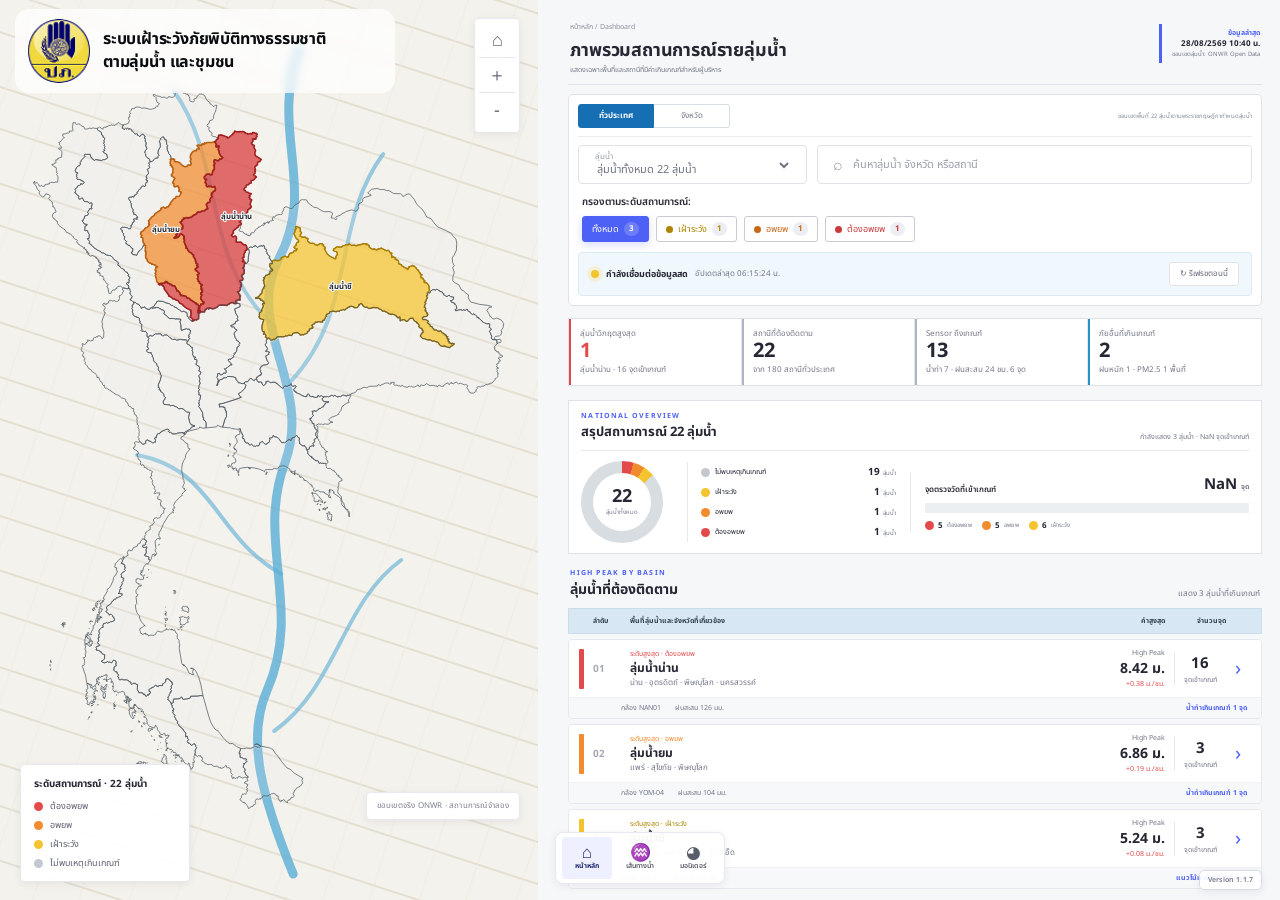
==== commit 7c2cc81b: "fix: collapse sensor control and place rain markers" ====
--- a/CCTV-Dashboard-Portable.html
+++ b/CCTV-Dashboard-Portable.html
@@ -442,8 +442,8 @@
     if (!["overview","basin","monitor"].includes(page) || $(".version-baseline")) return;
     const badge = document.createElement("div");
     badge.className = "version-baseline";
-    badge.textContent = "Version 1.1.6";
-    badge.title = "Patch version: v1.1.6 · baseline: v1.0-baseline";
+    badge.textContent = "Version 1.1.7";
+    badge.title = "Patch version: v1.1.7 · baseline: v1.0-baseline";
     document.body.appendChild(badge);
   }
 
@@ -1029,16 +1029,14 @@
     "09": {name:"น่าน",severity:"red",statusLabel:"ต้องอพยพ",provinces:["น่าน","อุตรดิตถ์"],peak:"8.42",excess:"สูงกว่าเกณฑ์อพยพ 0.62 ม.",trend:"+0.38",severityBreakdown:"แดง 6 · ส้ม 4 · เหลือง 2 · ฟ้า 2 · เขียว 2",route:[[100.78,19.25],[100.74,18.75],[100.60,18.10],[100.35,17.62],[100.27,16.82]],stations:[
     ],sensors:[
       {type:"flow",code:"WTR-NAN-01",name:"สถานีวัดระดับน้ำท่าน้ำยาว",area:"จังหวัดน่าน",value:"8.42 ม.",criterion:"เกณฑ์อพยพ 7.80 ม.",severity:"red",coordinate:[100.78,19.25]},
-      {type:"rain",code:"RAN-NAN-12",name:"สถานีวัดปริมาณฝนเมืองน่าน",area:"จังหวัดน่าน",value:"126 มม.",criterion:"ฝนสะสม 24 ชม. · เกณฑ์ 90 มม.",severity:"orange",coordinate:[100.69,18.84]},
-      {type:"rain",code:"RAN-NAN-03",name:"สถานีวัดปริมาณฝนปัว",area:"จังหวัดน่าน",value:"92 มม.",criterion:"ฝนสะสม 24 ชม. · เกณฑ์ 75 มม.",severity:"yellow",coordinate:[100.886,19.305]},
+      {type:"rain",code:"RAN-NAN-01",name:"สถานีวัดปริมาณฝนทุ่งช้าง",area:"จังหวัดน่าน",value:"126 มม.",criterion:"ฝนสะสม 24 ชม. · เกณฑ์ 90 มม.",severity:"orange",coordinate:[100.9160,19.5260]},
+      {type:"rain",code:"RAN-NAN-04",name:"สถานีวัดปริมาณฝนท่าวังผา",area:"จังหวัดน่าน",value:"92 มม.",criterion:"ฝนสะสม 24 ชม. · เกณฑ์ 75 มม.",severity:"yellow",coordinate:[100.7910,19.1240]},
       {type:"flow",code:"WTR-NAN-07",name:"สถานีวัดระดับน้ำท่าเมืองน่าน",area:"จังหวัดน่าน",value:"6.18 ม.",criterion:"เกณฑ์อพยพ 5.90 ม.",severity:"orange",coordinate:[100.748,18.705]},
-      {type:"rain",code:"RAN-NAN-08",name:"สถานีวัดปริมาณฝนเวียงสา",area:"จังหวัดน่าน",value:"78 มม.",criterion:"ฝนสะสม 24 ชม. · เกณฑ์ 70 มม.",severity:"yellow",coordinate:[100.688,18.565]},
+      {type:"rain",code:"RAN-NAN-07",name:"สถานีวัดปริมาณฝนเมืองน่าน",area:"จังหวัดน่าน",value:"78 มม.",criterion:"ฝนสะสม 24 ชม. · เกณฑ์ 70 มม.",severity:"blue",coordinate:[100.7670,18.7830]},
       {type:"flow",code:"WTR-UTT-01",name:"สถานีวัดระดับน้ำท่า UTT01",area:"จังหวัดอุตรดิตถ์",value:"4.92 ม.",criterion:"เกณฑ์เฝ้าระวัง 4.60 ม.",severity:"yellow",coordinate:[101.078,18.284]},
-      {type:"rain",code:"RAN-UTT-02",name:"สถานีวัดปริมาณฝน UTT02",area:"จังหวัดอุตรดิตถ์",value:"118 มม.",criterion:"ฝนสะสม 24 ชม. · เกณฑ์ 90 มม.",severity:"orange",coordinate:[101.125,18.118]},
       {type:"flow",code:"WTR-UTT-03",name:"สถานีวัดระดับน้ำท่า UTT03",area:"จังหวัดอุตรดิตถ์",value:"7.36 ม.",criterion:"เกณฑ์ต้องอพยพ 7.10 ม.",severity:"red",coordinate:[101.018,18.155]},
-      {type:"rain",code:"RAN-UTT-04",name:"สถานีวัดปริมาณฝน UTT04",area:"จังหวัดอุตรดิตถ์",value:"142 มม.",criterion:"ฝนสะสม 24 ชม. · เกณฑ์ 120 มม.",severity:"red",coordinate:[100.327,17.774]},
+      {type:"rain",code:"RAN-UTT-04",name:"สถานีวัดปริมาณฝน UTT04",area:"จังหวัดอุตรดิตถ์",value:"142 มม.",criterion:"ฝนสะสม 24 ชม. · เกณฑ์ 120 มม.",severity:"red",coordinate:[100.3180,17.7570]},
       {type:"flow",code:"WTR-UTT-05",name:"สถานีวัดระดับน้ำท่า UTT05",area:"จังหวัดอุตรดิตถ์",value:"6.05 ม.",criterion:"เกณฑ์อพยพ 5.80 ม.",severity:"orange",coordinate:[100.098,17.807]},
-      {type:"rain",code:"RAN-UTT-06",name:"สถานีวัดปริมาณฝน UTT06",area:"จังหวัดอุตรดิตถ์",value:"84 มม.",criterion:"ฝนสะสม 24 ชม. · เกณฑ์ 75 มม.",severity:"yellow",coordinate:[100.158,17.731]}
     ],cctv:[
       {code:"NAN01",name:"สะพานปอน",province:"น่าน",district:"ทุ่งช้าง",subdistrict:"ปอน",level:"8.42",bank:"7.80",trend:"+0.38",severity:"red",statusLabel:"ต้องอพยพ",coordinate:[100.927400,19.518800]},
       {code:"NAN02",name:"สะพานบ้านโรงเรียนไตรเขต",province:"น่าน",district:"เชียงกลาง",subdistrict:"เปือ",level:"7.18",bank:"6.80",trend:"+0.21",severity:"orange",statusLabel:"อพยพ",coordinate:[100.706600,19.357000]},
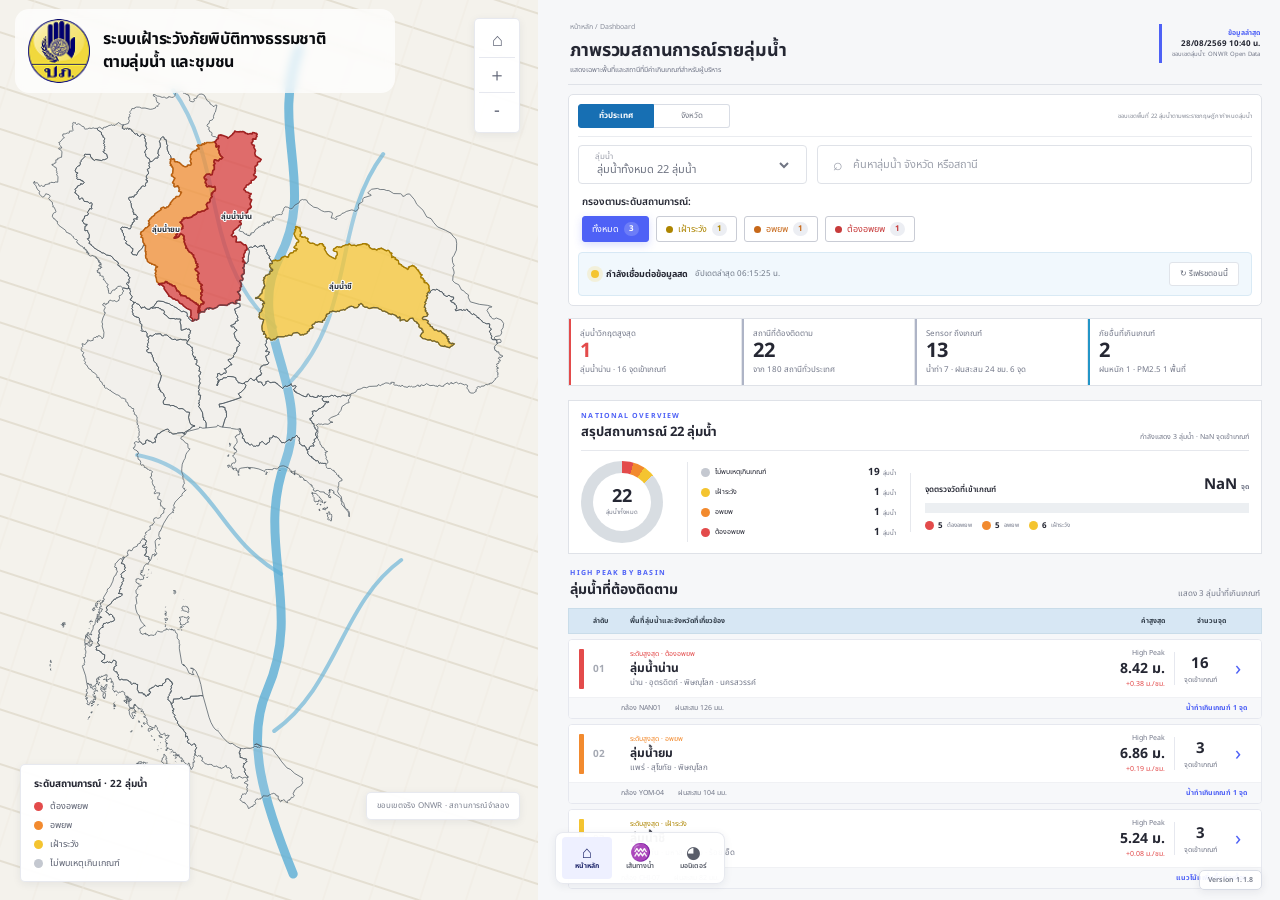
==== commit 94fa1803: "fix: align rain sensors with marked river areas" ====
--- a/CCTV-Dashboard-Portable.html
+++ b/CCTV-Dashboard-Portable.html
@@ -442,8 +442,8 @@
     if (!["overview","basin","monitor"].includes(page) || $(".version-baseline")) return;
     const badge = document.createElement("div");
     badge.className = "version-baseline";
-    badge.textContent = "Version 1.1.7";
-    badge.title = "Patch version: v1.1.7 · baseline: v1.0-baseline";
+    badge.textContent = "Version 1.1.8";
+    badge.title = "Patch version: v1.1.8 · baseline: v1.0-baseline";
     document.body.appendChild(badge);
   }
 
@@ -1029,13 +1029,13 @@
     "09": {name:"น่าน",severity:"red",statusLabel:"ต้องอพยพ",provinces:["น่าน","อุตรดิตถ์"],peak:"8.42",excess:"สูงกว่าเกณฑ์อพยพ 0.62 ม.",trend:"+0.38",severityBreakdown:"แดง 6 · ส้ม 4 · เหลือง 2 · ฟ้า 2 · เขียว 2",route:[[100.78,19.25],[100.74,18.75],[100.60,18.10],[100.35,17.62],[100.27,16.82]],stations:[
     ],sensors:[
       {type:"flow",code:"WTR-NAN-01",name:"สถานีวัดระดับน้ำท่าน้ำยาว",area:"จังหวัดน่าน",value:"8.42 ม.",criterion:"เกณฑ์อพยพ 7.80 ม.",severity:"red",coordinate:[100.78,19.25]},
-      {type:"rain",code:"RAN-NAN-01",name:"สถานีวัดปริมาณฝนทุ่งช้าง",area:"จังหวัดน่าน",value:"126 มม.",criterion:"ฝนสะสม 24 ชม. · เกณฑ์ 90 มม.",severity:"orange",coordinate:[100.9160,19.5260]},
-      {type:"rain",code:"RAN-NAN-04",name:"สถานีวัดปริมาณฝนท่าวังผา",area:"จังหวัดน่าน",value:"92 มม.",criterion:"ฝนสะสม 24 ชม. · เกณฑ์ 75 มม.",severity:"yellow",coordinate:[100.7910,19.1240]},
+      {type:"rain",code:"RAN-NAN-01",name:"สถานีวัดปริมาณฝนทุ่งช้าง",area:"จังหวัดน่าน",value:"126 มม.",criterion:"ฝนสะสม 24 ชม. · เกณฑ์ 90 มม.",severity:"orange",coordinate:[100.8680,19.4230]},
+      {type:"rain",code:"RAN-NAN-04",name:"สถานีวัดปริมาณฝนเชียงกลาง",area:"จังหวัดน่าน",value:"92 มม.",criterion:"ฝนสะสม 24 ชม. · เกณฑ์ 75 มม.",severity:"yellow",coordinate:[100.7180,19.2920]},
       {type:"flow",code:"WTR-NAN-07",name:"สถานีวัดระดับน้ำท่าเมืองน่าน",area:"จังหวัดน่าน",value:"6.18 ม.",criterion:"เกณฑ์อพยพ 5.90 ม.",severity:"orange",coordinate:[100.748,18.705]},
-      {type:"rain",code:"RAN-NAN-07",name:"สถานีวัดปริมาณฝนเมืองน่าน",area:"จังหวัดน่าน",value:"78 มม.",criterion:"ฝนสะสม 24 ชม. · เกณฑ์ 70 มม.",severity:"blue",coordinate:[100.7670,18.7830]},
+      {type:"rain",code:"RAN-NAN-07",name:"สถานีวัดปริมาณฝนท่าวังผา",area:"จังหวัดน่าน",value:"78 มม.",criterion:"ฝนสะสม 24 ชม. · เกณฑ์ 70 มม.",severity:"blue",coordinate:[100.7830,19.0050]},
       {type:"flow",code:"WTR-UTT-01",name:"สถานีวัดระดับน้ำท่า UTT01",area:"จังหวัดอุตรดิตถ์",value:"4.92 ม.",criterion:"เกณฑ์เฝ้าระวัง 4.60 ม.",severity:"yellow",coordinate:[101.078,18.284]},
       {type:"flow",code:"WTR-UTT-03",name:"สถานีวัดระดับน้ำท่า UTT03",area:"จังหวัดอุตรดิตถ์",value:"7.36 ม.",criterion:"เกณฑ์ต้องอพยพ 7.10 ม.",severity:"red",coordinate:[101.018,18.155]},
-      {type:"rain",code:"RAN-UTT-04",name:"สถานีวัดปริมาณฝน UTT04",area:"จังหวัดอุตรดิตถ์",value:"142 มม.",criterion:"ฝนสะสม 24 ชม. · เกณฑ์ 120 มม.",severity:"red",coordinate:[100.3180,17.7570]},
+      {type:"rain",code:"RAN-NAN-09",name:"สถานีวัดปริมาณฝนเมืองน่าน",area:"จังหวัดน่าน",value:"142 มม.",criterion:"ฝนสะสม 24 ชม. · เกณฑ์ 120 มม.",severity:"red",coordinate:[100.7440,18.6420]},
       {type:"flow",code:"WTR-UTT-05",name:"สถานีวัดระดับน้ำท่า UTT05",area:"จังหวัดอุตรดิตถ์",value:"6.05 ม.",criterion:"เกณฑ์อพยพ 5.80 ม.",severity:"orange",coordinate:[100.098,17.807]},
     ],cctv:[
       {code:"NAN01",name:"สะพานปอน",province:"น่าน",district:"ทุ่งช้าง",subdistrict:"ปอน",level:"8.42",bank:"7.80",trend:"+0.38",severity:"red",statusLabel:"ต้องอพยพ",coordinate:[100.927400,19.518800]},
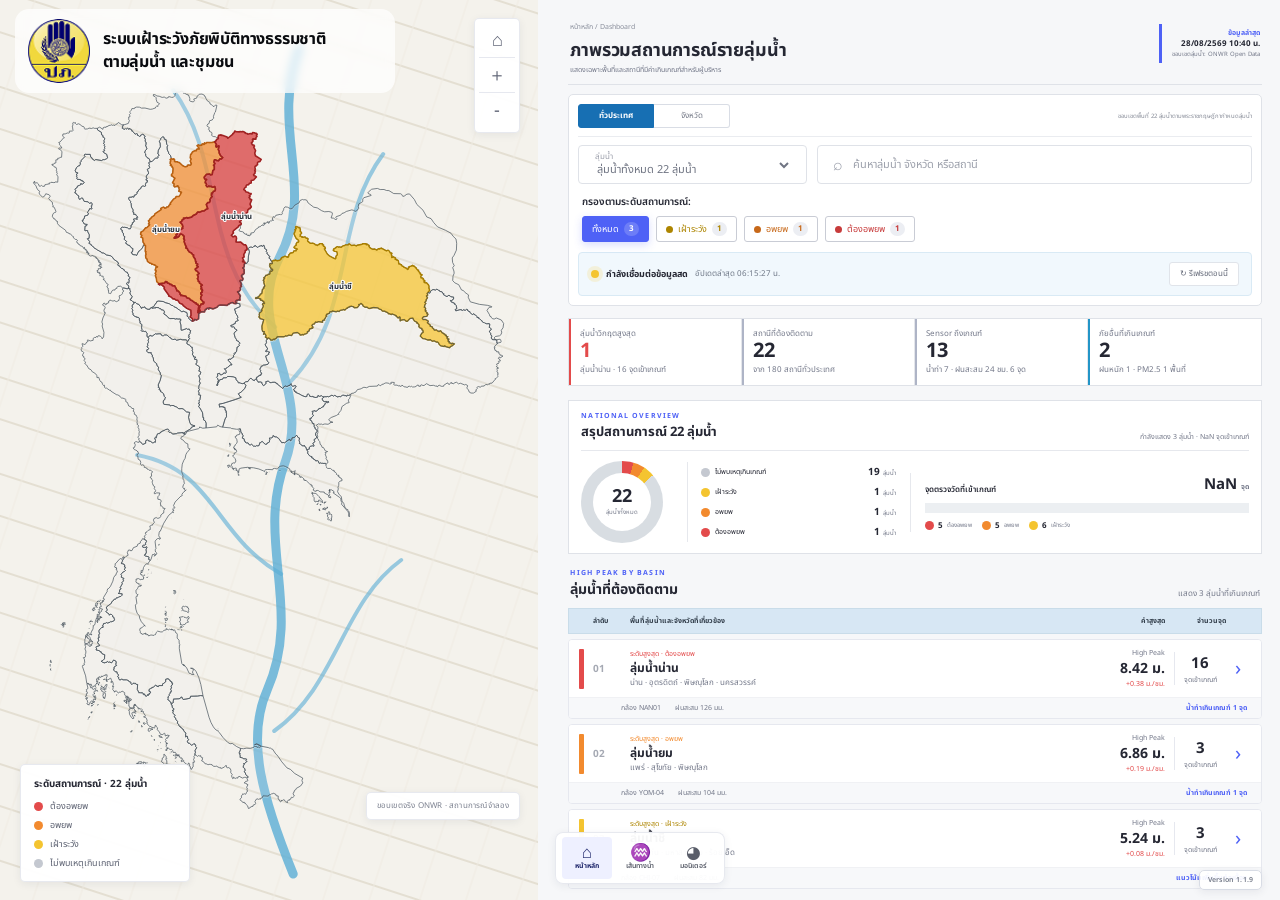
==== commit 9a085c47: "fix: align sensor tabs with table types" ====
--- a/CCTV-Dashboard-Portable.html
+++ b/CCTV-Dashboard-Portable.html
@@ -442,8 +442,8 @@
     if (!["overview","basin","monitor"].includes(page) || $(".version-baseline")) return;
     const badge = document.createElement("div");
     badge.className = "version-baseline";
-    badge.textContent = "Version 1.1.8";
-    badge.title = "Patch version: v1.1.8 · baseline: v1.0-baseline";
+    badge.textContent = "Version 1.1.9";
+    badge.title = "Patch version: v1.1.9 · baseline: v1.0-baseline";
     document.body.appendChild(badge);
   }
 
@@ -613,7 +613,7 @@
     const summarySeverities = ["red","orange","yellow","blue","green"];
     let activeProvince = "all";
     let activeCriteria = "all";
-    let activeSensorType = "rain";
+    let activeSensorType = "flow";
     const tableSortState = {
       risk:{key:"severity",direction:"desc"},
       summary:{key:"code",direction:"asc"}
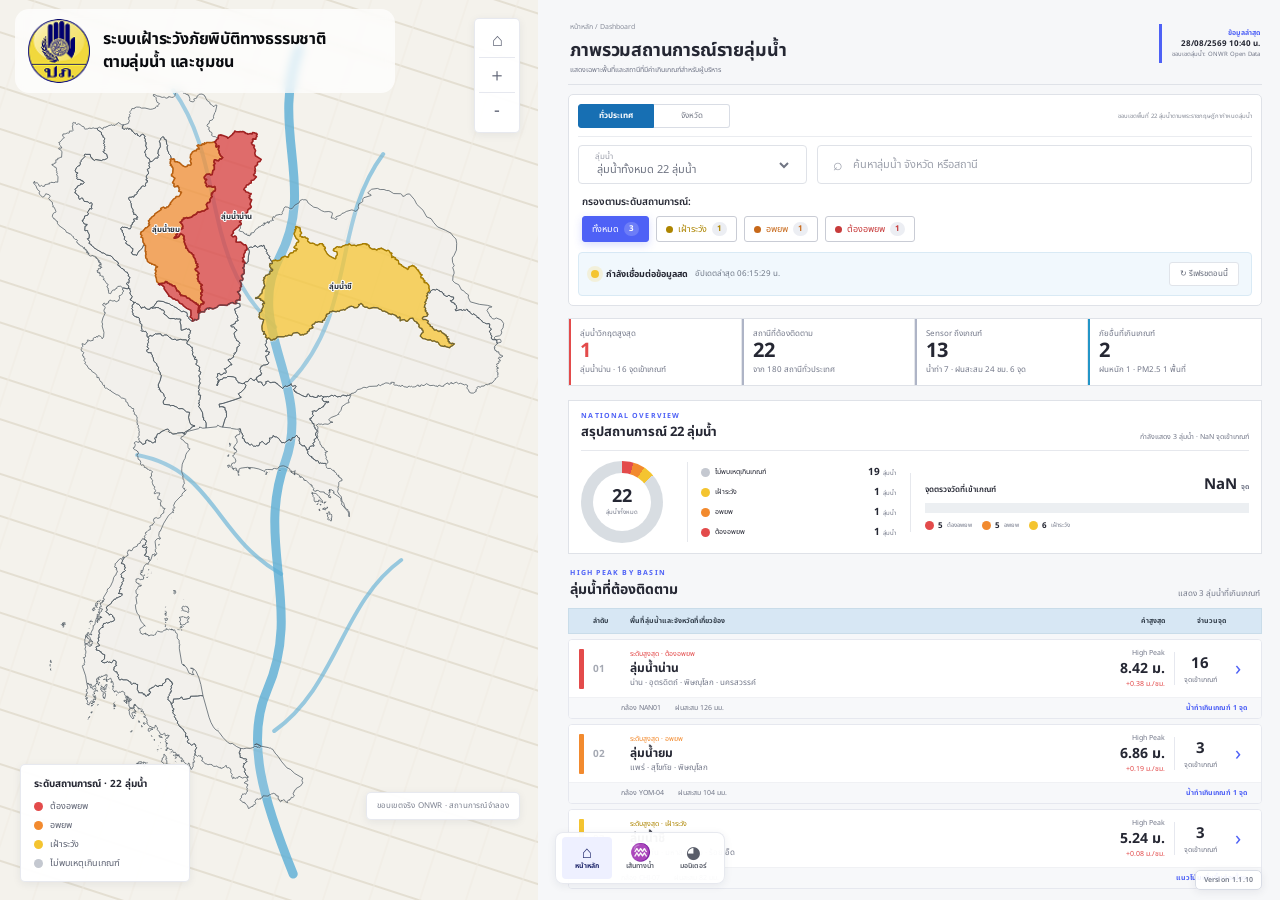
==== commit cbef7bd0: "fix: keep rain sensor markers visible on ArcGIS map" ====
--- a/CCTV-Dashboard-Portable.html
+++ b/CCTV-Dashboard-Portable.html
@@ -442,8 +442,8 @@
     if (!["overview","basin","monitor"].includes(page) || $(".version-baseline")) return;
     const badge = document.createElement("div");
     badge.className = "version-baseline";
-    badge.textContent = "Version 1.1.9";
-    badge.title = "Patch version: v1.1.9 · baseline: v1.0-baseline";
+    badge.textContent = "Version 1.1.10";
+    badge.title = "Patch version: v1.1.10 · baseline: v1.0-baseline";
     document.body.appendChild(badge);
   }
 
@@ -1322,7 +1322,10 @@
   }
 
   function sensorMarkerDataUri(type, severity) {
-    if (type === "rain") return new URL(RAIN_SENSOR_ICON, window.location.href).href;
+    if (type === "rain") {
+      const drop = '<path d="M20 2C15 10 7 19 7 28a13 13 0 0 0 26 0C33 19 25 10 20 2Z" fill="#9fc3f2"/><path d="M13 27c0 6 4 10 9 11" fill="none" stroke="#fff" stroke-width="3" stroke-linecap="round"/>';
+      return `data:image/svg+xml;charset=UTF-8,${encodeURIComponent(`<svg xmlns="http://www.w3.org/2000/svg" viewBox="0 0 40 42">${drop}</svg>`)}`;
+    }
     const color = ({red:"#ff0000",orange:"#E86011",yellow:"#F4D439",blue:"#56a9e8",green:"#2fc88f"})[severity] || "#2fc88f";
     const shape = '<path d="M20 4 4 34h32Z" fill="' + color + '" stroke="#5d6672" stroke-width="2" stroke-linejoin="round"/>';
     return `data:image/svg+xml;charset=UTF-8,${encodeURIComponent(`<svg xmlns="http://www.w3.org/2000/svg" viewBox="0 0 40 40">${shape}</svg>`)}`;
@@ -1370,7 +1373,7 @@
           const targetLayer = sensor.type === "rain" ? rainSensorLayer : flowSensorLayer;
           targetLayer.add(new Graphic({
             geometry:{type:"point",longitude:sensor.coordinate[0],latitude:sensor.coordinate[1]},
-            symbol:{type:"picture-marker",url:sensorMarkerDataUri(sensor.type,sensor.severity),width:21,height:21,xoffset:0,yoffset:8},
+            symbol:{type:"picture-marker",url:sensorMarkerDataUri(sensor.type,sensor.severity),width:sensor.type === "rain" ? 24 : 21,height:sensor.type === "rain" ? 30 : 21,xoffset:0,yoffset:sensor.type === "rain" ? 10 : 8},
             attributes:{sensorCode:sensor.code,category:"sensor",sensorType:sensor.type,severity:sensor.severity,province:sensor.province || sensor.area.replace("จังหวัด", "")},popupTemplate:{title:sensor.type === "rain" ? "Sensor ปริมาณฝน" : "Sensor น้ำท่า",content:`${sensor.name}<br><b>${sensor.value}</b><br>${sensor.criterion}`}
           }));
         });
@@ -1433,8 +1436,8 @@
         }
       }) : null;
       const operationalLayers = streamLayer
-        ? [basinLayer,streamLayer,provinceBoundaryLayer,routeLayer,flowSensorLayer,rainSensorLayer,stationLayer,basinLabelLayer]
-        : [basinLayer,provinceBoundaryLayer,routeLayer,flowSensorLayer,rainSensorLayer,stationLayer,basinLabelLayer];
+        ? [basinLayer,streamLayer,provinceBoundaryLayer,routeLayer,stationLayer,flowSensorLayer,rainSensorLayer,basinLabelLayer]
+        : [basinLayer,provinceBoundaryLayer,routeLayer,stationLayer,flowSensorLayer,rainSensorLayer,basinLabelLayer];
       const map = new Map({ basemap:"topo-vector", layers:operationalLayers });
       const view = new MapView({
         container:"viewDiv",
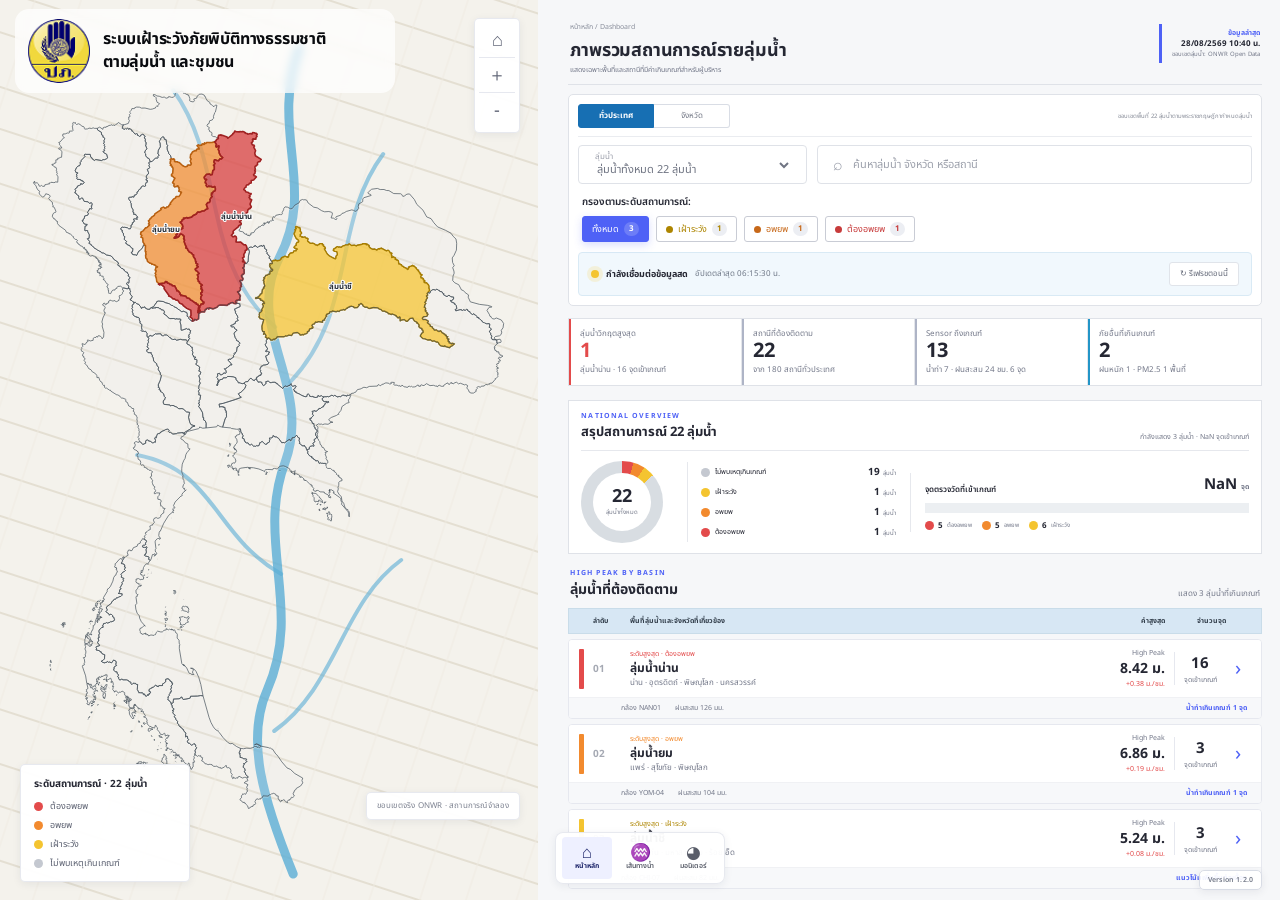
==== commit fc55e21a: "feat: rebuild monitor dashboard from daily CCTV report" ====
--- a/CCTV-Dashboard-Portable.html
+++ b/CCTV-Dashboard-Portable.html
@@ -123,6 +123,10 @@
 .table-wrap{border:1px solid var(--line);border-radius:8px;overflow:auto;max-height:calc(100vh - 268px)}.data-table{width:100%;border-collapse:collapse;font-size:7px;min-width:730px}.data-table th{position:sticky;top:0;z-index:2;background:#cbd0fb;color:#2f3341;text-align:left;padding:8px;font-size:7px}.data-table td{padding:8px;border-bottom:1px solid #eef0f3;white-space:nowrap}.data-table tr:hover td{background:#fafbff}.data-table tr[hidden]{display:none}.device-dot{display:block;width:9px;height:9px;border-radius:50%}.device-dot.online{background:var(--green);box-shadow:0 0 0 3px rgba(50,216,154,.15)}.device-dot.delay{background:var(--orange);box-shadow:0 0 0 3px rgba(242,138,46,.14)}.device-dot.offline{background:#8d929f}.status-pill{border-radius:12px;padding:3px 7px;font-size:6px}.status-pill.online{background:var(--green-soft);color:#118258}.status-pill.delay{background:var(--orange-soft);color:#b65b13}.status-pill.offline{background:#eceef2;color:#6d7280}.row-action{border:0;background:#f0f1f4;border-radius:5px;color:#696e7b;cursor:pointer}.table-footer{display:flex;align-items:center;justify-content:space-between;padding:8px 2px}.table-footer span{font-size:7px;color:var(--muted)}.table-footer button{width:25px;height:25px;border:0;background:transparent;color:var(--primary);border-radius:50%;font-size:8px}.table-footer button.active{background:var(--primary);color:#fff}
 .history-layout{display:grid;grid-template-columns:1.7fr .65fr;gap:10px}.history-chart-card,.ranking-card{border:1px solid var(--line);border-radius:10px;padding:11px}.chart-toolbar{display:flex;align-items:center;justify-content:space-between}.chart-toolbar small,.chart-toolbar b{display:block}.chart-toolbar small{font-size:7px;color:var(--muted)}.chart-toolbar b{font-size:10px}.chart-toolbar button{border:0;background:#f1f2f5;font-size:7px;padding:4px 7px}.chart-toolbar button.active{background:var(--primary);color:#fff}.history-chart{height:270px;position:relative;margin-top:8px}.history-chart svg{width:100%;height:235px}.grid-lines path{stroke:#eceef2;stroke-width:1}.history-area{fill:url(#historyArea)}.history-line{fill:none;stroke:var(--primary);stroke-width:3}.threshold-line{position:absolute;right:0;top:36px;font-size:6px;color:var(--red);border-top:1px dashed var(--red);width:100%;padding-top:2px;text-align:right}.chart-axis{display:flex;justify-content:space-between;font-size:6px;color:var(--muted)}.ranking-card h2{font-size:12px;margin:1px 0 8px}.ranking-card ol{list-style:none;padding:0;margin:0}.ranking-card li{display:grid;grid-template-columns:22px 1fr auto;align-items:center;gap:7px;padding:8px 0;border-bottom:1px solid var(--line)}.ranking-card li>span{width:20px;height:20px;border-radius:50%;display:grid;place-items:center;background:#f0f1f4;font-size:7px}.ranking-card li b,.ranking-card li small{display:block}.ranking-card li b{font-size:8px}.ranking-card li small{font-size:6px;color:var(--muted)}.ranking-card li strong{font-size:9px}
 .monitor-points circle{stroke:#fff;stroke-width:4}.monitor-points .online{fill:var(--green)}.monitor-points .warning{fill:var(--orange)}.monitor-points .offline{fill:#8d929f}
+.monitor-scope-tabs{gap:18px}.monitor-scope-tabs button{font-size:9px;padding:7px 4px}.monitor-filters{grid-template-columns:minmax(190px,1.35fr) .58fr .58fr .58fr auto}.monitor-overview-grid{display:grid;grid-template-columns:minmax(300px,.92fr) minmax(330px,1.08fr);gap:10px;margin:9px 0}.monitor-region-card,.monitor-province-card{border:1px solid var(--line);border-radius:9px;background:#fff;padding:10px 12px;min-height:174px}.monitor-region-card>header,.monitor-province-card>header{display:flex;align-items:flex-start;justify-content:space-between;border-bottom:1px solid #eaecf1;padding-bottom:7px}.monitor-region-card header p,.monitor-province-card header p{margin:0;color:var(--primary);font-size:6px;font-weight:700;letter-spacing:1px}.monitor-region-card header h2,.monitor-province-card header h2{font-size:11px;margin:1px 0 0}.monitor-region-card header>span,.monitor-province-card header>span{font-size:6px;color:var(--muted)}.monitor-region-chart{display:grid;grid-template-columns:112px 1fr;gap:13px;align-items:center;padding-top:9px}.monitor-region-donut{width:105px;height:105px;border-radius:50%;display:grid;place-items:center}.monitor-region-donut>div{width:70px;height:70px;border-radius:50%;background:#fff;display:grid;place-items:center;align-content:center;text-align:center;box-shadow:inset 0 0 0 1px #eef0f4}.monitor-region-donut b{font-size:20px;color:#303645;line-height:1}.monitor-region-donut span{font-size:6px;color:var(--muted);margin-top:3px}.monitor-region-list{display:grid;gap:2px}.monitor-region-list button{display:grid;grid-template-columns:8px 1fr 22px 27px;align-items:center;gap:4px;border:1px solid transparent;background:transparent;border-radius:4px;padding:3px 5px;text-align:left;color:#434957;cursor:pointer}.monitor-region-list button:hover,.monitor-region-list button.active{background:#f2f4ff;border-color:#d7dcff}.monitor-region-list i{width:7px;height:7px;border-radius:50%}.monitor-region-list span{font-size:7px}.monitor-region-list b{font-size:9px;text-align:right}.monitor-region-list small{font-size:6px;color:var(--muted)}.monitor-province-bars{display:grid;gap:3px;padding-top:8px;max-height:132px;overflow:auto}.monitor-province-bars button{display:grid;grid-template-columns:82px 1fr 20px 27px;gap:6px;align-items:center;border:0;background:transparent;padding:2px 4px;border-radius:4px;text-align:left;cursor:pointer}.monitor-province-bars button:hover,.monitor-province-bars button.active{background:#f3f5ff}.monitor-province-bars span{font-size:7px;white-space:nowrap;overflow:hidden;text-overflow:ellipsis}.monitor-province-bars>button>i{height:7px;background:#eceef2;border-radius:4px;overflow:hidden}.monitor-province-bars em{display:block;height:100%;background:#a8abb2;border-radius:4px}.monitor-province-bars b{font-size:8px;text-align:right}.monitor-province-bars small{font-size:6px;color:var(--muted)}.monitor-station-table-wrap{max-height:calc(100vh - 430px);min-height:190px}.monitor-station-table{min-width:980px}.monitor-station-table th,.monitor-station-table td{padding:7px 8px}.monitor-station-table .station-name-cell{max-width:190px;white-space:normal;line-height:1.35}.camera-state{display:inline-flex;align-items:center;gap:4px;font-size:7px;font-weight:600}.camera-state i{width:7px;height:7px;border-radius:50%}.camera-state.online{color:#16875e}.camera-state.online i{background:var(--green)}.camera-state.offline{color:#cc3f48}.camera-state.offline i{background:var(--red)}.water-available{color:#176fb3}.water-missing{color:#9a9eaa}.monitor-content .table-footer>span:last-child{color:#9297a3}
+
+@media (max-width:1180px){.monitor-overview-grid{grid-template-columns:1fr}.monitor-province-bars{max-height:118px}.monitor-station-table-wrap{max-height:360px}}
+@media (max-width:820px){.monitor-overview-grid{grid-template-columns:1fr}.monitor-region-card,.monitor-province-card{min-height:auto}.monitor-station-table-wrap{max-height:460px}.monitor-content .table-footer{align-items:flex-start;gap:5px;flex-direction:column}}
 
 /* Responsive */
 @media (min-width:1500px){.system-shell{grid-template-columns:44% 56%}.content-pane{padding-left:22px;padding-right:22px}.basin-main{grid-template-columns:5px 32px minmax(230px,1fr) 100px 58px 20px}.data-table{font-size:8px}.data-table th{font-size:8px}}
@@ -442,8 +446,8 @@
     if (!["overview","basin","monitor"].includes(page) || $(".version-baseline")) return;
     const badge = document.createElement("div");
     badge.className = "version-baseline";
-    badge.textContent = "Version 1.1.10";
-    badge.title = "Patch version: v1.1.10 · baseline: v1.0-baseline";
+    badge.textContent = "Version 1.2.0";
+    badge.title = "Minor version: v1.2.0 · baseline: v1.0-baseline";
     document.body.appendChild(badge);
   }
 
@@ -968,49 +972,119 @@
   }
 
   function initMonitor() {
-    const tabButtons = $$("[data-monitor-tab]");
-    const panels = $$("[data-monitor-panel]");
-    tabButtons.forEach(button => button.addEventListener("click", () => {
-      const selected = button.dataset.monitorTab;
-      tabButtons.forEach(item => item.classList.toggle("active", item === button));
-      panels.forEach(panel => panel.classList.toggle("active", panel.dataset.monitorPanel === selected));
-    }));
-
+    const stations = window.MONITOR_STATIONS || [];
+    const metadata = window.MONITOR_META || {source:"Daily Report CCTV"};
+    const regionOrder = ["ภาคเหนือ","ภาคกลาง","ภาคตะวันออกเฉียงเหนือ","ภาคตะวันออก","ภาคใต้"];
+    const regionColors = {"ภาคเหนือ":"#5669f5","ภาคกลาง":"#29c99a","ภาคตะวันออกเฉียงเหนือ":"#f4bd2a","ภาคตะวันออก":"#ed8b2f","ภาคใต้":"#54a8e7"};
+    let activeMode = "all";
+    let activeRegion = "all";
+    let activeProvince = "all";
+    let visibleStations = [];
     const search = $("#monitorSearch");
     const status = $("#deviceStatus");
-    const rows = $$("#deviceTable tr");
+    const regionSelect = $("#monitorRegion");
+    const provinceSelect = $("#monitorProvince");
+    const tableBody = $("#deviceTable");
+    const escapeHtml = value => String(value ?? "").replace(/[&<>\"]/g, character => ({"&":"&amp;","<":"&lt;",">":"&gt;",'"':"&quot;"})[character]);
+    const countBy = (items, key) => items.reduce((counts,item) => ((counts[item[key]] = (counts[item[key]] || 0) + 1),counts),{});
+    const baseStations = () => activeMode === "abnormal" ? stations.filter(item => item.status !== "online") : stations;
+
+    const refreshProvinceOptions = () => {
+      const provinces = [...new Set(stations.filter(item => activeRegion === "all" || item.region === activeRegion).map(item => item.province))].sort((a,b) => a.localeCompare(b,"th"));
+      provinceSelect.innerHTML = `<option value="all">ทุกจังหวัด</option>${provinces.map(province => `<option value="${escapeHtml(province)}">${escapeHtml(province)}</option>`).join("")}`;
+      if (!provinces.includes(activeProvince)) activeProvince = "all";
+      provinceSelect.value = activeProvince;
+    };
+
+    const renderOverview = () => {
+      const scope = baseStations();
+      const regionCounts = countBy(scope,"region");
+      const total = scope.length || 1;
+      let cumulative = 0;
+      const segments = regionOrder.map(region => {
+        const start = cumulative;
+        cumulative += (regionCounts[region] || 0) / total * 100;
+        return `${regionColors[region]} ${start.toFixed(2)}% ${cumulative.toFixed(2)}%`;
+      });
+      const donut = $("#monitorRegionDonut");
+      if (donut) {
+        donut.style.background = `conic-gradient(${segments.join(",")})`;
+        donut.innerHTML = `<div><b>${scope.length}</b><span>${activeMode === "abnormal" ? "สถานีผิดปกติ" : "สถานีทั้งหมด"}</span></div>`;
+      }
+      const regionList = $("#monitorRegionList");
+      if (regionList) regionList.innerHTML = regionOrder.map(region => `<button type="button" data-region-summary="${region}" class="${activeRegion === region ? "active" : ""}"><i style="background:${regionColors[region]}"></i><span>${region}</span><b>${regionCounts[region] || 0}</b><small>สถานี</small></button>`).join("");
+      const provinceScope = scope.filter(item => activeRegion === "all" || item.region === activeRegion);
+      const provinceCounts = Object.entries(countBy(provinceScope,"province")).sort((a,b) => b[1] - a[1] || a[0].localeCompare(b[0],"th"));
+      const maxProvince = Math.max(1,...provinceCounts.map(([,count]) => count));
+      $("#monitorProvinceTitle").textContent = activeRegion === "all" ? "จังหวัดทั้งหมด" : `จังหวัดใน${activeRegion}`;
+      $("#monitorProvinceHint").textContent = `${provinceCounts.length} จังหวัด`;
+      const bars = $("#monitorProvinceBars");
+      if (bars) bars.innerHTML = provinceCounts.map(([province,count]) => `<button type="button" data-province-summary="${escapeHtml(province)}" class="${activeProvince === province ? "active" : ""}"><span>${escapeHtml(province)}</span><i><em style="width:${(count / maxProvince * 100).toFixed(1)}%"></em></i><b>${count}</b><small>สถานี</small></button>`).join("");
+    };
+
     const applyTableFilter = () => {
       const query = (search?.value || "").trim().toLowerCase();
       const statusValue = status?.value || "all";
-      let visible = 0;
-      rows.forEach(row => {
-        const statusMatch = statusValue === "all" || row.dataset.deviceStatus === statusValue;
-        const searchMatch = !query || (row.dataset.search || "").toLowerCase().includes(query);
-        row.hidden = !(statusMatch && searchMatch);
-        if (!row.hidden) visible += 1;
+      visibleStations = baseStations().filter(item => {
+        const haystack = `${item.code} ${item.name} ${item.subdistrict} ${item.district} ${item.province} ${item.region}`.toLowerCase();
+        return (statusValue === "all" || item.status === statusValue) && (activeRegion === "all" || item.region === activeRegion) && (activeProvince === "all" || item.province === activeProvince) && (!query || haystack.includes(query));
       });
-      const result = $("#deviceResult");
-      if (result) result.textContent = `แสดง ${visible} จาก 180 สถานี`;
-    };
+      if (tableBody) tableBody.innerHTML = visibleStations.length ? visibleStations.map(item => `<tr data-device-status="${item.status}"><td><b>${escapeHtml(item.code)}</b></td><td class="station-name-cell">${escapeHtml(item.name)}</td><td>${escapeHtml(item.district)}</td><td>${escapeHtml(item.subdistrict)}</td><td>${escapeHtml(item.province)}</td><td>${escapeHtml(item.region)}</td><td><span class="camera-state ${item.camera1 ? "online" : "offline"}"><i></i>${item.camera1 ? "ออนไลน์" : "ผิดปกติ"}</span></td><td><span class="camera-state ${item.camera2 ? "online" : "offline"}"><i></i>${item.camera2 ? "ออนไลน์" : "ผิดปกติ"}</span></td><td>${item.waterAvailable ? `<b class="water-available">${escapeHtml(item.waterValue)}</b>` : `<span class="water-missing">ไม่มีข้อมูล</span>`}</td><td><time>${escapeHtml(item.time)}</time></td></tr>`).join("") : `<tr><td colspan="10"><div class="empty-state">ไม่พบสถานีตามตัวกรองที่เลือก</div></td></tr>`;
+      $("#deviceResult").textContent = `แสดง ${visibleStations.length} จาก ${baseStations().length} สถานี`;
+      $("#monitorConnectionText").textContent = `กำลังเชื่อมต่อสถานี ${visibleStations.length} จุด`;
+    };
+
+    const render = () => { renderOverview(); applyTableFilter(); };
+    const regions = regionOrder.filter(region => stations.some(item => item.region === region));
+    regionSelect.innerHTML = `<option value="all">ทุกภาค</option>${regions.map(region => `<option value="${region}">${region}</option>`).join("")}`;
+    refreshProvinceOptions();
+    const online = stations.filter(item => item.status === "online").length;
+    const delay = stations.filter(item => item.status === "delay").length;
+    const offline = stations.filter(item => item.status === "offline").length;
+    $("#allStationTabCount").textContent = stations.length;
+    $("#abnormalStationTabCount").textContent = stations.length - online;
+    $("#monitorMapSummary").textContent = `ออนไลน์ ${online} · ล่าช้า ${delay} · ออฟไลน์ ${offline} จุด`;
+    $("#monitorDataSource").textContent = `ที่มา: ${metadata.source}`;
+
+    $$("[data-monitor-mode]").forEach(button => button.addEventListener("click", () => {
+      activeMode = button.dataset.monitorMode;
+      $$("[data-monitor-mode]").forEach(item => item.classList.toggle("active",item === button));
+      render();
+    }));
     search?.addEventListener("input", applyTableFilter);
     status?.addEventListener("change", applyTableFilter);
+    regionSelect?.addEventListener("change", () => { activeRegion = regionSelect.value; activeProvince = "all"; refreshProvinceOptions(); render(); });
+    provinceSelect?.addEventListener("change", () => { activeProvince = provinceSelect.value; render(); });
+    $("#monitorRegionList")?.addEventListener("click", event => {
+      const button = event.target.closest("[data-region-summary]");
+      if (!button) return;
+      activeRegion = activeRegion === button.dataset.regionSummary ? "all" : button.dataset.regionSummary;
+      activeProvince = "all";
+      regionSelect.value = activeRegion;
+      refreshProvinceOptions();
+      render();
+    });
+    $("#monitorProvinceBars")?.addEventListener("click", event => {
+      const button = event.target.closest("[data-province-summary]");
+      if (!button) return;
+      activeProvince = activeProvince === button.dataset.provinceSummary ? "all" : button.dataset.provinceSummary;
+      provinceSelect.value = activeProvince;
+      render();
+    });
     $("#monitorRefresh")?.addEventListener("click", event => flashRefresh(event.currentTarget));
-
     $("#exportCsv")?.addEventListener("click", () => {
       const lines = [
-        ["สถานะ", "รหัสสถานี", "ชื่อสถานี", "ลุ่มน้ำ/จังหวัด", "ข้อมูลล่าสุด", "อัปเดตล่าสุด"],
-        ...rows.filter(row => !row.hidden).map(row => {
-          const cells = $$(`td`, row).slice(1, 7).map(cell => cell.innerText.replace(/\s+/g, " ").trim());
-          return [row.dataset.deviceStatus === "online" ? "ออนไลน์" : row.dataset.deviceStatus === "delay" ? "ข้อมูลล่าช้า" : "ออฟไลน์", ...cells.slice(0, 3), cells[4], cells[5]];
-        })
+        ["รหัสสถานี","ชื่อสถานี","อำเภอ","ตำบล","จังหวัด","ภาค","สถานะกล้อง 1","สถานะกล้อง 2","ระดับน้ำ","ข้อมูลล่าสุด"],
+        ...visibleStations.map(item => [item.code,item.name,item.district,item.subdistrict,item.province,item.region,item.camera1 ? "ออนไลน์" : "ผิดปกติ",item.camera2 ? "ออนไลน์" : "ผิดปกติ",item.waterValue,item.time])
       ];
       const csv = "\ufeff" + lines.map(line => line.map(value => `"${String(value).replace(/"/g, '""')}"`).join(",")).join("\r\n");
       const link = document.createElement("a");
       link.href = URL.createObjectURL(new Blob([csv], { type: "text/csv;charset=utf-8" }));
-      link.download = "ddpm-cctv-device-status-mockup.csv";
+      link.download = "ddpm-cctv-station-monitor-02092569.csv";
       link.click();
       URL.revokeObjectURL(link.href);
     });
+    render();
   }
 
   const basinFeatures = window.ONWR_BASINS?.features || [];
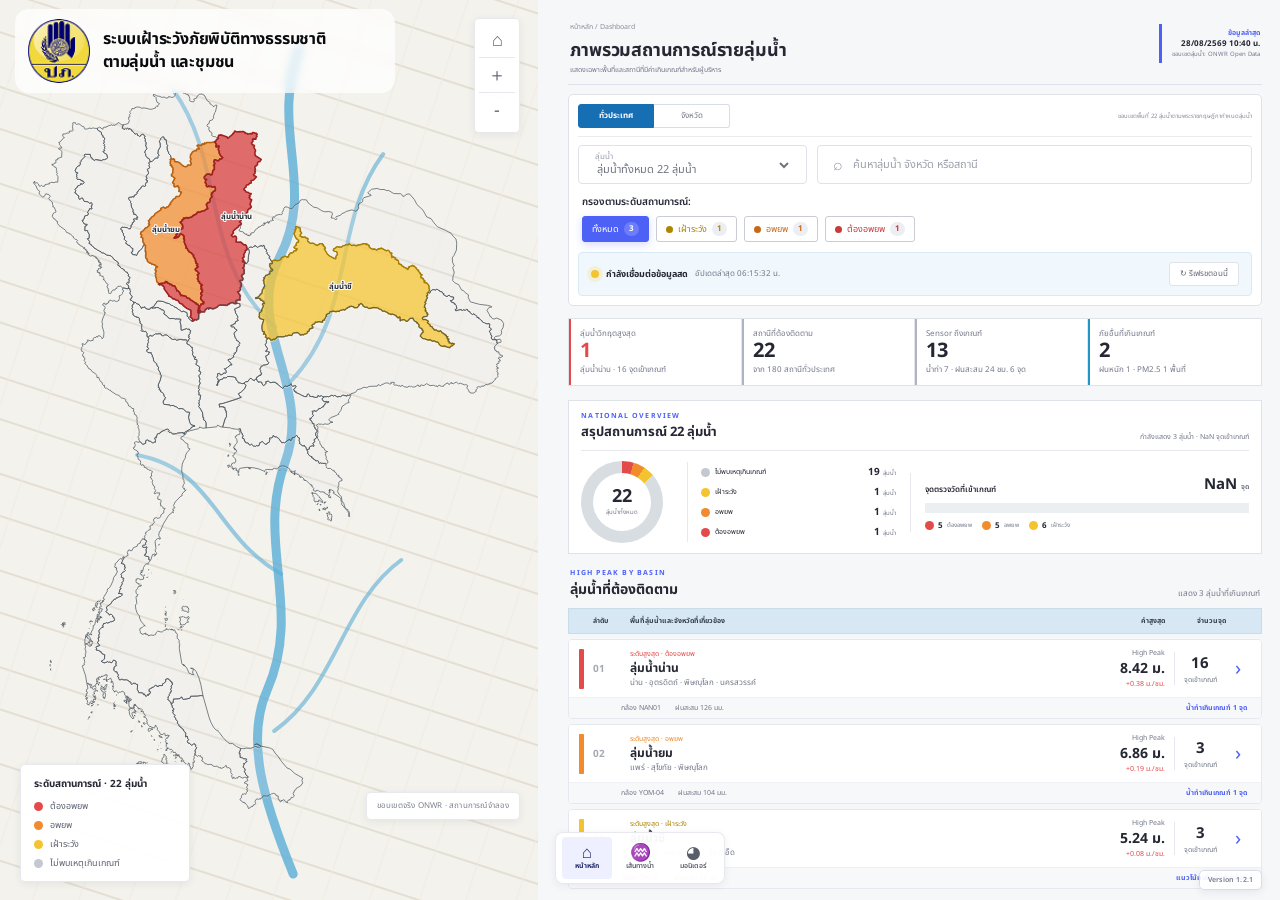
==== commit d10321d3: "fix: align normal monitor view with threshold summary" ====
--- a/CCTV-Dashboard-Portable.html
+++ b/CCTV-Dashboard-Portable.html
@@ -125,6 +125,7 @@
 .monitor-points circle{stroke:#fff;stroke-width:4}.monitor-points .online{fill:var(--green)}.monitor-points .warning{fill:var(--orange)}.monitor-points .offline{fill:#8d929f}
 .monitor-scope-tabs{gap:18px}.monitor-scope-tabs button{font-size:9px;padding:7px 4px}.monitor-filters{grid-template-columns:minmax(190px,1.35fr) .58fr .58fr .58fr auto}.monitor-overview-grid{display:grid;grid-template-columns:minmax(300px,.92fr) minmax(330px,1.08fr);gap:10px;margin:9px 0}.monitor-region-card,.monitor-province-card{border:1px solid var(--line);border-radius:9px;background:#fff;padding:10px 12px;min-height:174px}.monitor-region-card>header,.monitor-province-card>header{display:flex;align-items:flex-start;justify-content:space-between;border-bottom:1px solid #eaecf1;padding-bottom:7px}.monitor-region-card header p,.monitor-province-card header p{margin:0;color:var(--primary);font-size:6px;font-weight:700;letter-spacing:1px}.monitor-region-card header h2,.monitor-province-card header h2{font-size:11px;margin:1px 0 0}.monitor-region-card header>span,.monitor-province-card header>span{font-size:6px;color:var(--muted)}.monitor-region-chart{display:grid;grid-template-columns:112px 1fr;gap:13px;align-items:center;padding-top:9px}.monitor-region-donut{width:105px;height:105px;border-radius:50%;display:grid;place-items:center}.monitor-region-donut>div{width:70px;height:70px;border-radius:50%;background:#fff;display:grid;place-items:center;align-content:center;text-align:center;box-shadow:inset 0 0 0 1px #eef0f4}.monitor-region-donut b{font-size:20px;color:#303645;line-height:1}.monitor-region-donut span{font-size:6px;color:var(--muted);margin-top:3px}.monitor-region-list{display:grid;gap:2px}.monitor-region-list button{display:grid;grid-template-columns:8px 1fr 22px 27px;align-items:center;gap:4px;border:1px solid transparent;background:transparent;border-radius:4px;padding:3px 5px;text-align:left;color:#434957;cursor:pointer}.monitor-region-list button:hover,.monitor-region-list button.active{background:#f2f4ff;border-color:#d7dcff}.monitor-region-list i{width:7px;height:7px;border-radius:50%}.monitor-region-list span{font-size:7px}.monitor-region-list b{font-size:9px;text-align:right}.monitor-region-list small{font-size:6px;color:var(--muted)}.monitor-province-bars{display:grid;gap:3px;padding-top:8px;max-height:132px;overflow:auto}.monitor-province-bars button{display:grid;grid-template-columns:82px 1fr 20px 27px;gap:6px;align-items:center;border:0;background:transparent;padding:2px 4px;border-radius:4px;text-align:left;cursor:pointer}.monitor-province-bars button:hover,.monitor-province-bars button.active{background:#f3f5ff}.monitor-province-bars span{font-size:7px;white-space:nowrap;overflow:hidden;text-overflow:ellipsis}.monitor-province-bars>button>i{height:7px;background:#eceef2;border-radius:4px;overflow:hidden}.monitor-province-bars em{display:block;height:100%;background:#a8abb2;border-radius:4px}.monitor-province-bars b{font-size:8px;text-align:right}.monitor-province-bars small{font-size:6px;color:var(--muted)}.monitor-station-table-wrap{max-height:calc(100vh - 430px);min-height:190px}.monitor-station-table{min-width:980px}.monitor-station-table th,.monitor-station-table td{padding:7px 8px}.monitor-station-table .station-name-cell{max-width:190px;white-space:normal;line-height:1.35}.camera-state{display:inline-flex;align-items:center;gap:4px;font-size:7px;font-weight:600}.camera-state i{width:7px;height:7px;border-radius:50%}.camera-state.online{color:#16875e}.camera-state.online i{background:var(--green)}.camera-state.offline{color:#cc3f48}.camera-state.offline i{background:var(--red)}.water-available{color:#176fb3}.water-missing{color:#9a9eaa}.monitor-content .table-footer>span:last-child{color:#9297a3}
 
+.monitor-region-list>div{display:grid;grid-template-columns:8px 1fr 22px 27px;align-items:center;gap:4px;border:1px solid transparent;border-radius:4px;padding:3px 5px;color:#434957}
 @media (max-width:1180px){.monitor-overview-grid{grid-template-columns:1fr}.monitor-province-bars{max-height:118px}.monitor-station-table-wrap{max-height:360px}}
 @media (max-width:820px){.monitor-overview-grid{grid-template-columns:1fr}.monitor-region-card,.monitor-province-card{min-height:auto}.monitor-station-table-wrap{max-height:460px}.monitor-content .table-footer{align-items:flex-start;gap:5px;flex-direction:column}}
 
@@ -446,8 +447,8 @@
     if (!["overview","basin","monitor"].includes(page) || $(".version-baseline")) return;
     const badge = document.createElement("div");
     badge.className = "version-baseline";
-    badge.textContent = "Version 1.2.0";
-    badge.title = "Minor version: v1.2.0 · baseline: v1.0-baseline";
+    badge.textContent = "Version 1.2.1";
+    badge.title = "Patch version: v1.2.1 · baseline: v1.0-baseline";
     document.body.appendChild(badge);
   }
 
@@ -975,7 +976,12 @@
     const stations = window.MONITOR_STATIONS || [];
     const metadata = window.MONITOR_META || {source:"Daily Report CCTV"};
     const regionOrder = ["ภาคเหนือ","ภาคกลาง","ภาคตะวันออกเฉียงเหนือ","ภาคตะวันออก","ภาคใต้"];
-    const regionColors = {"ภาคเหนือ":"#5669f5","ภาคกลาง":"#29c99a","ภาคตะวันออกเฉียงเหนือ":"#f4bd2a","ภาคตะวันออก":"#ed8b2f","ภาคใต้":"#54a8e7"};
+    const thresholdOrder = ["normal","watch","prepare","evacuate","critical","nodata"];
+    const thresholdMeta = {
+      normal:{label:"อุปกรณ์ปกติสมบูรณ์",color:"#32d89a"}, watch:{label:"เฝ้าระวังอย่างใกล้ชิด",color:"#4aa8ed"},
+      prepare:{label:"เตรียมพร้อมรับมือสถานการณ์",color:"#f4bd2a"}, evacuate:{label:"ให้อพยพและปฏิบัติตามเกณฑ์กำหนด",color:"#ed8b2f"},
+      critical:{label:"ต้องอพยพและปฏิบัติตามข้อสั่งการ",color:"#ef4b55"}, nodata:{label:"ยังไม่มีข้อมูล",color:"#747986"}
+    };
     let activeMode = "all";
     let activeRegion = "all";
     let activeProvince = "all";
@@ -997,14 +1003,14 @@
     };
 
     const renderOverview = () => {
-      const scope = baseStations();
-      const regionCounts = countBy(scope,"region");
+      const scope = baseStations().filter(item => (activeRegion === "all" || item.region === activeRegion) && (activeProvince === "all" || item.province === activeProvince));
+      const thresholdCounts = countBy(scope,"alertLevel");
       const total = scope.length || 1;
       let cumulative = 0;
-      const segments = regionOrder.map(region => {
+      const segments = thresholdOrder.map(level => {
         const start = cumulative;
-        cumulative += (regionCounts[region] || 0) / total * 100;
-        return `${regionColors[region]} ${start.toFixed(2)}% ${cumulative.toFixed(2)}%`;
+        cumulative += (thresholdCounts[level] || 0) / total * 100;
+        return `${thresholdMeta[level].color} ${start.toFixed(2)}% ${cumulative.toFixed(2)}%`;
       });
       const donut = $("#monitorRegionDonut");
       if (donut) {
@@ -1012,11 +1018,11 @@
         donut.innerHTML = `<div><b>${scope.length}</b><span>${activeMode === "abnormal" ? "สถานีผิดปกติ" : "สถานีทั้งหมด"}</span></div>`;
       }
       const regionList = $("#monitorRegionList");
-      if (regionList) regionList.innerHTML = regionOrder.map(region => `<button type="button" data-region-summary="${region}" class="${activeRegion === region ? "active" : ""}"><i style="background:${regionColors[region]}"></i><span>${region}</span><b>${regionCounts[region] || 0}</b><small>สถานี</small></button>`).join("");
-      const provinceScope = scope.filter(item => activeRegion === "all" || item.region === activeRegion);
+      if (regionList) regionList.innerHTML = thresholdOrder.map(level => `<div><i style="background:${thresholdMeta[level].color}"></i><span>${thresholdMeta[level].label}</span><b>${thresholdCounts[level] || 0}</b><small>สถานี</small></div>`).join("");
+      const provinceScope = baseStations().filter(item => activeRegion === "all" || item.region === activeRegion);
       const provinceCounts = Object.entries(countBy(provinceScope,"province")).sort((a,b) => b[1] - a[1] || a[0].localeCompare(b[0],"th"));
       const maxProvince = Math.max(1,...provinceCounts.map(([,count]) => count));
-      $("#monitorProvinceTitle").textContent = activeRegion === "all" ? "จังหวัดทั้งหมด" : `จังหวัดใน${activeRegion}`;
+      $("#monitorProvinceTitle").textContent = activeRegion === "all" ? "จังหวัดที่มีสถานีสูงสุด" : `จังหวัดใน${activeRegion}`;
       $("#monitorProvinceHint").textContent = `${provinceCounts.length} จังหวัด`;
       const bars = $("#monitorProvinceBars");
       if (bars) bars.innerHTML = provinceCounts.map(([province,count]) => `<button type="button" data-province-summary="${escapeHtml(province)}" class="${activeProvince === province ? "active" : ""}"><span>${escapeHtml(province)}</span><i><em style="width:${(count / maxProvince * 100).toFixed(1)}%"></em></i><b>${count}</b><small>สถานี</small></button>`).join("");
@@ -1055,15 +1061,6 @@
     status?.addEventListener("change", applyTableFilter);
     regionSelect?.addEventListener("change", () => { activeRegion = regionSelect.value; activeProvince = "all"; refreshProvinceOptions(); render(); });
     provinceSelect?.addEventListener("change", () => { activeProvince = provinceSelect.value; render(); });
-    $("#monitorRegionList")?.addEventListener("click", event => {
-      const button = event.target.closest("[data-region-summary]");
-      if (!button) return;
-      activeRegion = activeRegion === button.dataset.regionSummary ? "all" : button.dataset.regionSummary;
-      activeProvince = "all";
-      regionSelect.value = activeRegion;
-      refreshProvinceOptions();
-      render();
-    });
     $("#monitorProvinceBars")?.addEventListener("click", event => {
       const button = event.target.closest("[data-province-summary]");
       if (!button) return;
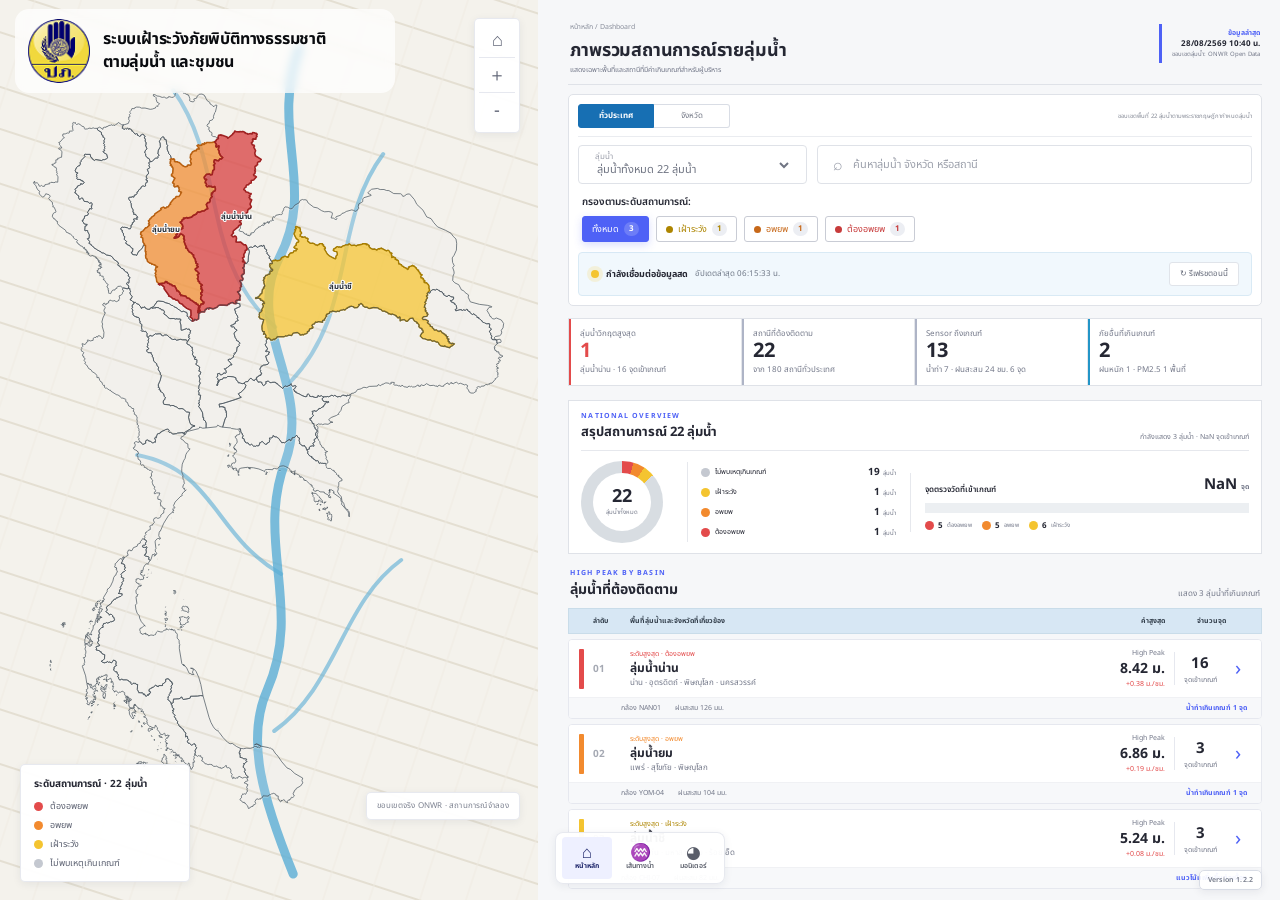
==== commit 3a98c363: "Release dashboard version 1.2.2" ====
--- a/CCTV-Dashboard-Portable.html
+++ b/CCTV-Dashboard-Portable.html
@@ -447,8 +447,8 @@
     if (!["overview","basin","monitor"].includes(page) || $(".version-baseline")) return;
     const badge = document.createElement("div");
     badge.className = "version-baseline";
-    badge.textContent = "Version 1.2.1";
-    badge.title = "Patch version: v1.2.1 · baseline: v1.0-baseline";
+    badge.textContent = "Version 1.2.2";
+    badge.title = "Patch version: v1.2.2 · baseline: v1.0-baseline";
     document.body.appendChild(badge);
   }
 
